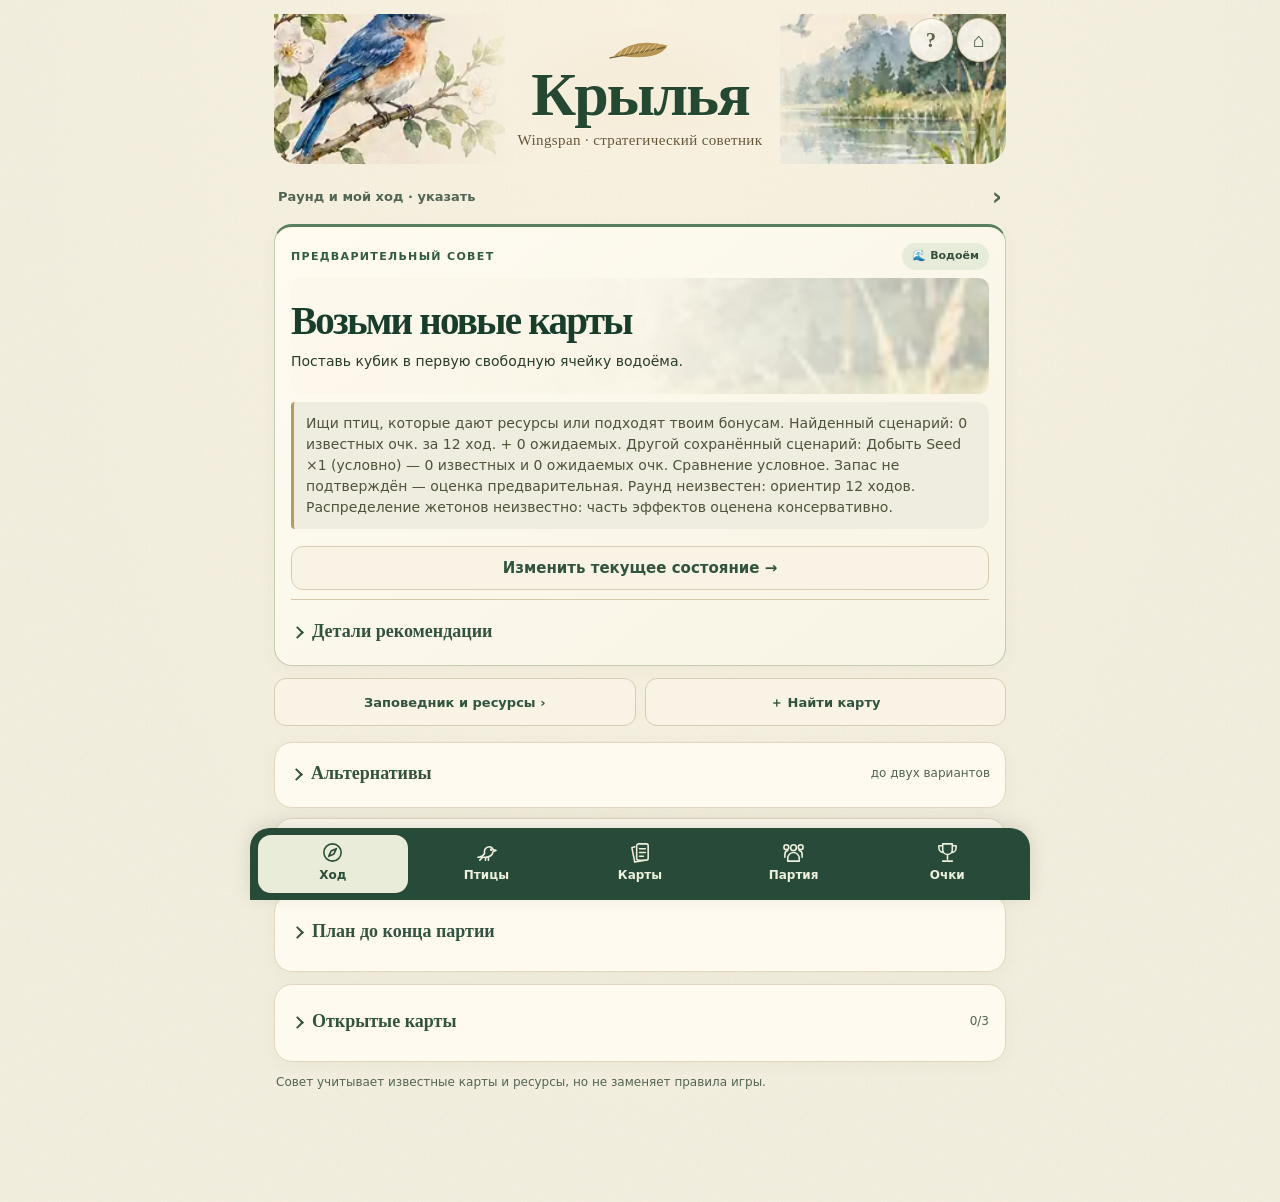
==== public/wingspan/index.html @ 1935075b "V12 cycle 2: common first action and conservative robust opening selection" ====
<!DOCTYPE html><html lang="ru"><head><meta charset="utf-8"><meta name="viewport" content="width=device-width,initial-scale=1,viewport-fit=cover"><meta name="theme-color" content="#f5edda"><title>Крылья · текущая партия</title><style>
*{box-sizing:border-box}body{margin:0;background:#f5f4ec;color:#243b32;font:16px/1.48 system-ui,-apple-system,sans-serif}main{max-width:590px;margin:auto;padding:20px 16px 110px}h1,h2,h3,p{margin:0}h1{font:600 34px Georgia,serif;letter-spacing:-1px}h2{font:600 25px/1.16 Georgia,serif;margin:7px 0 12px}h3{font-size:16px;margin-bottom:8px}p{margin:8px 0}small,.muted{color:#65746a;font-size:13px}button,input{font:inherit}button{border:0;cursor:pointer;color:inherit;min-height:44px;border-radius:12px;background:#e4e9df;padding:10px 13px;font-weight:600}button:disabled{opacity:.4;cursor:default}button:focus-visible,input:focus-visible{outline:3px solid #b28b45;outline-offset:2px}header{display:flex;justify-content:space-between;align-items:center;margin-bottom:20px}.eyebrow{font-size:11px;font-weight:800;letter-spacing:.17em;color:#607569;text-transform:uppercase}.primary{background:#2e5944;color:#fff}.plain{background:none;font-size:13px;color:#62746a}.panel{background:#fffdf7;border:1px solid #dfe2d7;border-radius:20px;padding:18px;margin-bottom:12px}.row{display:flex;gap:8px;align-items:center}.between{justify-content:space-between}.grow{flex:1}.tag{font-size:12px;font-weight:700;color:#38604a;background:#e8eee1;border-radius:30px;padding:5px 10px;display:inline-block}.note{background:#f3ead5;color:#63512c;border-radius:12px;padding:12px;font-size:14px;margin-top:12px}.bars{display:flex;gap:5px;margin:10px 0 16px}.bars button{flex:1;min-height:0;height:10px;padding:0;background:#d8dfd4}.bars .done{background:#78977e}.bars .current{background:#2e5944}.steps{list-style:none;padding:0;counter-reset:step;margin:0}.steps li{counter-increment:step;display:flex;gap:10px;margin:12px 0;align-items:flex-start}.steps li:before{content:counter(step);background:#e7ece1;color:#355a42;font-size:13px;min-width:26px;height:26px;border-radius:50%;display:grid;place-items:center;font-weight:700}.nav{position:fixed;bottom:0;left:0;right:0;background:#fffdf7;border-top:1px solid #dce1d4;display:flex;justify-content:center;padding:8px 8px calc(8px + env(safe-area-inset-bottom));z-index:5}.nav button{flex:1;max-width:143px;background:transparent;font-size:12px;padding:6px 3px;color:#65746a}.nav button span{display:block;font-size:20px}.nav button.active{background:#e7eee3;color:#2e5944}.tab[hidden]{display:none}.rounds{display:grid;grid-template-columns:repeat(4,1fr);gap:6px;margin:12px 0}.rounds div{border-radius:10px;background:#e5e9df;text-align:center;padding:8px 2px;font-size:12px}.rounds .active{background:#2e5944;color:white}.rounds .past{background:#c5d7c7}.players{display:grid;grid-template-columns:1fr 1fr;gap:8px}.player{border:1px solid #dce1d5;border-radius:12px;padding:12px;min-width:0}.player.active{border:2px solid #2e5944;padding:11px}.big{font-size:32px;font-weight:750;line-height:1.15}.dots{display:flex;gap:4px;flex-wrap:wrap;margin-top:8px}.dots span{width:12px;height:12px;border-radius:3px;background:#dfe5da}.dots .left{background:#598267}.grid{display:grid;grid-template-columns:1fr 1fr;gap:8px}.action{padding:12px;border-radius:12px;background:#e8eee4}.action:nth-child(2){background:#f3e9cc}.action:nth-child(3){background:#dfe9ee}.action:nth-child(4){background:#eae6df}details{border-top:1px solid #dce1d4;padding:12px 0}summary{font-weight:700;cursor:pointer}input[type=number]{width:100%;min-width:0;max-width:100px;padding:9px 5px;text-align:center;border:1px solid #cdd7cb;border-radius:9px;background:#fff;color:#243b32}table{border-collapse:collapse;width:100%;font-size:14px}td,th{padding:8px 4px;border-bottom:1px solid #e4e6dd;text-align:right}td:first-child,th:first-child{text-align:left}tfoot td{font-weight:800;font-size:19px}.counter{display:grid;grid-template-columns:1fr auto auto auto;gap:5px;align-items:center;padding:8px 0;border-bottom:1px solid #e4e6dd}.counter button{min-width:40px;padding:6px;min-height:38px}.counter output{min-width:28px;text-align:center;font-weight:700}.bird{border-bottom:1px solid #e4e6dd;padding:10px 0}.bird:last-child{border:0}.bird strong{display:block}.links a{color:#2e5944}.setup{display:flex;align-items:center;gap:8px;padding:8px 0}.setup input{accent-color:#2e5944;width:20px;height:20px}.mini{font-size:13px}.status{min-height:20px}.scorehead{background:#e7eee3;padding:14px;border-radius:12px;margin-bottom:12px}.scorehead strong{font-size:20px}.spacer{height:8px}@media(max-width:350px){main{padding-left:10px;padding-right:10px}.panel{padding:14px}.row button{padding:10px 8px}}

#quickStock{display:grid;grid-template-columns:repeat(2,minmax(0,1fr));gap:6px}.qres{background:#edf0e7;border-radius:12px;padding:8px;display:grid;grid-template-columns:auto 1fr auto;align-items:center;text-align:center;gap:3px}.qres small{grid-column:1/-1}.qres button{min-width:38px;min-height:42px;padding:5px}.qres b{font-size:20px}.hab{border-radius:12px;padding:9px;margin:8px 0}.hab.forest{background:#e3eddf}.hab.grass{background:#f3e9cd}.hab.water{background:#dceaf0}.hab .slots{display:flex;gap:5px;flex-wrap:wrap;margin-top:7px}.slot{font-size:13px;background:#fffdf7;border:1px solid #00000010;padding:8px;min-height:42px}.goal{margin:14px 0}.goalbar{height:8px;border-radius:8px;overflow:hidden;background:#e0e5db;margin:7px 0}.goalbar i{display:block;background:#598267;height:100%}.handrow{display:flex;align-items:center;gap:8px;padding:12px 0;border-bottom:1px solid #e4e6dd}.handrow button{font-size:13px;flex-shrink:0}.handrow .grow{min-width:0}.handrow b{overflow-wrap:anywhere}.chips{font-size:12px;color:#486451;margin-top:4px}.advicehead{font-size:12px;letter-spacing:.1em;text-transform:uppercase;font-weight:800;color:#55715f}.mainadvice{border-left:4px solid #508066}.alt{border-top:1px solid #dce1d4;margin-top:12px;padding-top:9px}dialog{max-width:min(92vw,480px);width:100%;border:1px solid #d4ddd0;border-radius:20px;background:#fffdf7;color:#243b32;padding:18px}dialog::backdrop{background:#162b2580}#birdActions button{display:block;width:100%;margin-top:8px}#addBird label{display:block;margin:10px 0}#addBird .setup{display:flex}#addBird input:not([type=checkbox]),#addBird select{font:inherit;max-width:none;width:100%;border:1px solid #cdd7cb;border-radius:8px;padding:9px;background:white;color:#243b32}#addBird select{margin:3px 0}.statuswarn{color:#795e28}.roundselect{display:flex;gap:8px;margin:8px 0}.roundselect select{font:inherit;min-width:0;flex:1;padding:8px;border:1px solid #cdd7cb;border-radius:8px;background:white;color:#243b32}
</style><style>#dbQuery{width:100%;padding:13px;border:1px solid #ccd7ca;border-radius:12px;background:white;margin:12px 0;color:#243b32}.dbfilters{display:grid;grid-template-columns:1fr 1fr;gap:7px}#catalog select{font:inherit;font-size:14px;padding:9px 5px;min-width:0;border:1px solid #ccd7ca;border-radius:8px;color:#243b32;background:white}#dbTypes button{flex:1;font-size:13px;padding:8px}.dbrow{padding:12px 0;border-bottom:1px solid #e4e6dd;display:flex;align-items:center;gap:9px}.dbrow b{display:block;font-size:15px;overflow-wrap:anywhere}.dbrow button{font-size:13px;min-width:75px}.dbrow .grow{min-width:0}.dbrow small{display:block}.dbrow a{color:#2e5944}#catalog .setup{padding:4px 0}</style><style id="clean-ui">
:root{color-scheme:light;--paper:#f7f8f4;--card:#fff;--ink:#202e27;--muted:#52645a;--line:#e0e5de;--green:#285a43;--soft:#edf3ec}
body{background:var(--paper);color:var(--ink);font-size:16px;line-height:1.45}main{max-width:640px;padding:18px 16px calc(92px + env(safe-area-inset-bottom));min-height:100dvh}header{margin:0 0 20px}h1{font:650 29px/1.15 system-ui,sans-serif;letter-spacing:-1px}h2{font:650 24px/1.18 system-ui,sans-serif;letter-spacing:-.55px}h3{font-size:16px;letter-spacing:-.15px;margin:0}.eyebrow{letter-spacing:.13em;font-size:10px;margin-bottom:4px}small,.muted{color:var(--muted);font-size:13px}.panel{background:var(--card);border:1px solid var(--line);border-radius:18px;padding:16px;margin:0 0 12px}.header-tools{display:flex;gap:8px;align-items:center}.icon-help,.home-link{display:grid;place-items:center;width:44px;height:44px;min-height:44px;border:1px solid var(--line);border-radius:50%;background:white;color:var(--green);font-size:21px;text-decoration:none;padding:0}.turn-summary{background:transparent;display:flex;justify-content:space-between;align-items:center;color:var(--muted);width:100%;padding:0 3px 8px;min-height:34px;font-size:14px}.turn-summary span:last-child{font-size:24px;line-height:1}.tag{background:var(--soft);color:var(--green);font-size:12px;padding:5px 9px;white-space:normal}.advicehead{font-size:11px;letter-spacing:.11em;color:var(--green)}#advice{border-top:3px solid #3b7557;padding:17px 16px 8px}#advice h2{font-size:25px;margin:14px 0 10px} .advice-lead p{font-size:15px;margin:5px 0}.note{background:#f3f5ef;color:#46564b;padding:10px 11px;border-radius:10px;font-size:13px;margin:12px 0}.quiet-details{margin-top:10px;padding:11px 0 6px;border-top:1px solid var(--line)}.quiet-details summary{font-size:14px;color:var(--green);font-weight:600;padding:4px 0}.steps li{font-size:14px;line-height:1.5}.primary{background:var(--green);color:white}.wide{width:100%;margin-top:9px}.outline-btn{background:white;border:1px solid var(--line);color:var(--green)}.danger-btn{background:#fff0ed;color:#943d32}.fine-print{font-size:12px;margin:12px 2px 0}.resource-panel h3{margin:0}.resource-panel>.row{margin-bottom:10px}#quickStock{gap:7px;grid-template-columns:repeat(2,minmax(0,1fr))}.qres{background:var(--paper);border:1px solid #edf0e9;border-radius:13px;padding:7px 6px;gap:2px}.qres small{font-size:12px;font-weight:600}.qres button{background:#e5ece3;min-height:44px;min-width:44px;border-radius:10px;font-size:21px;font-weight:500}.qres b{font-size:23px;font-variant-numeric:tabular-nums}.setup{min-height:44px;align-items:center;font-size:14px}.setup input{flex:none;min-width:20px}.quick-links{display:grid;grid-template-columns:1fr 1fr;gap:10px}.quick-links button{background:#fff;border:1px solid var(--line);text-align:left;padding:12px;display:grid;gap:3px;color:var(--muted);font-size:13px}.quick-value{font-size:25px;color:var(--green);font-weight:700;line-height:1.15}.nav{border-top:1px solid var(--line);background:rgba(255,255,255,.98);padding:5px 8px calc(5px + env(safe-area-inset-bottom));gap:4px}.nav button{flex:1;min-width:0;max-width:125px;display:flex;align-items:center;flex-direction:column;gap:4px;min-height:54px;padding:7px 3px;color:var(--muted);border-radius:12px}.nav button svg{width:22px;height:22px}.nav button span{font-size:11px;line-height:1.1}.nav button.active{background:var(--soft);color:var(--green)}.section-heading{display:flex;align-items:center;justify-content:space-between;gap:8px;margin:0 0 14px}.section-heading h2{margin:0}.hab{padding:12px}.hab .slots{align-items:center}.hab .slots small{width:100%;margin-top:4px}.slot{min-height:44px;padding:9px 10px}.goal{margin:13px 0}.goalbar{height:7px}.handrow{padding:12px 0;gap:10px}.handrow b{font-size:15px}.handrow button,.dbrow button{background:var(--soft);color:var(--green);min-height:44px}.chips{font-size:13px;line-height:1.5}.dbrow{gap:10px;padding:13px 0}.dbrow b{font-size:16px;line-height:1.25}.dbrow small{font-size:12px;overflow-wrap:anywhere;margin:3px 0}.dbrow button{min-width:80px;max-width:100px;flex-shrink:0}.db-results{margin-top:14px;padding-bottom:6px;border-bottom:1px solid var(--line)}#dbMessage:empty{display:none}#dbMessage{color:var(--green);font-weight:600;margin:8px 0}#dbTypes{display:grid;grid-template-columns:repeat(4,minmax(0,1fr));background:var(--paper);padding:4px;border-radius:12px;gap:3px}#dbTypes button{min-width:0;min-height:44px;padding:6px 2px;font-size:12px;background:transparent;color:var(--muted)}#dbTypes button.primary{background:white;color:var(--green);box-shadow:0 1px 4px #182a2014}#dbQuery{font-size:16px;min-height:48px;border:1px solid #cbd6cc;background:#fff;border-radius:12px;padding:12px;margin:12px 0 0}#catalog select{font-size:16px;min-height:44px}.dbfilters{margin:10px 0}.dbfilters select{width:100%}#catalog .setup{padding:2px 0}.scorehead{font-size:22px;font-weight:700;text-align:center;background:var(--soft);padding:18px}.player{padding:14px}dialog{border-radius:18px;padding:18px;max-height:85dvh;overflow:auto}dialog h2{overflow-wrap:anywhere}button:focus-visible,a:focus-visible,summary:focus-visible,select:focus-visible{outline:3px solid #9b7845;outline-offset:2px}button:disabled{opacity:.5}.plain{min-height:44px}.panel>summary{padding:4px 0}@media(max-width:360px){main{padding-left:12px;padding-right:12px}.panel{padding:12px}.qres button{min-width:40px}.dbrow b{font-size:15px}#dbTypes button{font-size:11px}.nav button span{font-size:10px}}
</style><link rel="stylesheet" href="./field-guide.css"><link rel="stylesheet" href="./strategy.css"><link rel="stylesheet" href="./studio.css"><link rel="stylesheet" href="./visual-studio.css"><style>.dbrow:has(.snapshot-add){flex-wrap:wrap}.dbrow .snapshot-add{max-width:100%;font-size:13px!important;margin-left:auto}.goal-choice{display:block;margin:10px 0 3px;font-size:13px}.goal-choice select{display:block;width:100%;min-height:44px;font-size:16px;margin:4px 0;background:#fff9e9;border:1px solid var(--line);border-radius:8px;color:var(--ink)}#ledgerDialog{width:min(94vw,480px);max-height:85dvh;overflow:auto}#ledgerInputs .action-fields{grid-template-columns:repeat(3,minmax(0,1fr))}#expansionChoices .setup{min-height:36px}</style></head><body><main><header class="atlas-header"><div class="atlas-title"><img class="title-feather" src="./art/feather.svg" alt="" width="64" height="32"><h1>Крылья</h1><div class="atlas-subtitle">Wingspan · стратегический советник</div></div><div class="header-tools"><button class="plain icon-help" data-tab="rules" aria-label="Правила и сохранение">?</button><a class="home-link" href="../" aria-label="Каталог приложений">⌂</a></div></header>
<section class="tab" id="guide">
<button id="turnSummary" class="turn-summary" data-tab="game"><span id="turnLabel">Текущая партия</span><span aria-hidden="true">›</span></button>
<article class="panel" id="advice" aria-live="polite"></article>
<div class="turn-shortcuts"><button data-tab="birds" class="outline-btn">Заповедник и ресурсы ›</button><button id="quickSearch" class="outline-btn">＋ Найти карту</button></div><div id="strategyPanel"></div><details class="panel strategy-details" id="forecastPanel"><summary>План до конца партии</summary><div id="forecast"></div></details><details class="panel strategy-details"><summary>Открытые карты <small id="trayCount"></small></summary><div id="tray"></div></details><p class="muted fine-print">Совет учитывает известные карты и ресурсы, но не заменяет правила игры.</p></section><section class="tab" id="birds" hidden><div class="section-heading"><h2>Мой заповедник</h2><span class="tag" id="boardCount"></span></div><section class="panel resource-panel"><div class="row between"><h3>Ресурсы</h3><small id="knownStock"></small></div><div id="quickStock" aria-label="Запас ресурсов"></div><div id="quickResourceEditor" hidden></div><p class="resource-hint muted">Нажми на ресурс, чтобы изменить количество.</p><label class="setup"><input type="checkbox" id="stockConfirmed"> Запас указан точно</label><details class="quiet-details"><summary>Как учитывать ресурсы</summary><p class="muted">Указывай текущий запас в любой момент партии. Советник ничего не списывает. Если жетоны указаны на птицах, общий итог рассчитывается автоматически.</p><label class="setup"><input type="checkbox" id="quickOceania"> Играем с нектаром</label></details></section><div id="quickHabitats" hidden></div><details class="panel strategy-details"><summary>Жетоны на птицах</summary><div id="ledgerPanel"></div><button id="editLedger" class="wide outline-btn">Сверить с планшетом</button></details><details class="panel strategy-details"><summary>Анализ заповедника и комбинации</summary><div id="sanctuaryAnalysis"></div><button id="findCombos" class="wide outline-btn">Найти птиц для комбинаций</button><div id="comboResults"></div></details><details class="panel strategy-details"><summary>Кормушка (по необходимости)</summary><div id="feederControls"></div></details><span id="quickBirdCount" hidden></span><span id="quickHandCount" hidden></span>
<section class="panel"><div class="row between"><h3>Мой заповедник</h3><button id="undoBird" class="plain">↶ Отменить правку</button></div><div id="board"></div><p class="muted fine-print">Нажми птицу, чтобы открыть её карту или изменить место.</p></section>
<section class="panel"><h3>Мои бонусы</h3><div id="quickGoals"></div><div id="goalProgress" hidden></div><button id="chooseGoals" class="wide outline-btn">＋ Выбрать бонусные карты</button><p class="muted">Bird Feeder и Nest Box Builder рассчитываются автоматически. Для остальных целей показывается число подходящих птиц, если оно известно; очки сверяй с картой.</p><button id="syncGoals" style="width:100%;margin-top:10px">Перенести бонусы в итоговый счёт</button></section>
<section class="panel"><div class="row between"><h3>Карты в руке</h3><small id="handCount"></small></div><div id="hand"></div><button id="openCatalog" class="primary" style="width:100%;margin:10px 0">＋ Найти карту в базе</button><details><summary>Ввести карту вручную</summary><form id="addBird"><label>Название<input required maxlength="65" name="name" placeholder="Название карты"></label><label>Среда обитания<select name="habitat"><option value="forest">Лес</option><option value="grass">Луг</option><option value="water">Водоём</option><option value="forest,grass">Лес / луг</option><option value="forest,water">Лес / водоём</option><option value="grass,water">Луг / водоём</option><option value="forest,grass,water">Любая</option></select></label><div class="grid"><label>Очки<input name="points" type="number" min="0" max="20" value="0"></label><label>Вместимость яиц<input name="capacity" type="number" min="0" max="9" value="2"></label></div><label>Корм (каждый символ — один жетон)<select name="cost1"><option value="">Нет</option><option value="worm">🐛</option><option value="seed">🌾</option><option value="fruit">🍒</option><option value="fish">🐟</option><option value="rodent">🐭</option><option value="nectar">🌸</option><option value="any">Любой</option></select><select name="cost2"><option value="">Нет</option><option value="worm">🐛</option><option value="seed">🌾</option><option value="fruit">🍒</option><option value="fish">🐟</option><option value="rodent">🐭</option><option value="nectar">🌸</option><option value="any">Любой</option></select><select name="cost3"><option value="">Нет</option><option value="worm">🐛</option><option value="seed">🌾</option><option value="fruit">🍒</option><option value="fish">🐟</option><option value="rodent">🐭</option><option value="nectar">🌸</option><option value="any">Любой</option></select></label><label class="setup"><input type="checkbox" name="alternatives"> Символы через / (или)</label><label class="setup"><input type="checkbox" name="grain"> Значок зерна есть на карте</label><label class="setup"><input type="checkbox" name="nest"> Дупло или звезда</label><label>Способность (необязательно)<input name="power" maxlength="180" placeholder="Краткое описание"></label><button class="primary" type="submit">Добавить в руку</button></form><p class="muted">Для стоимости через / включи вариант «или» — каждый выбранный символ будет отдельным вариантом оплаты.</p></details><details><summary>Сброшенные карты / восстановление</summary><div id="discarded"></div></details></section>
</section>
<dialog id="ledgerDialog"><h2>Жетоны на птицах</h2><p class="muted">Укажи фактические яйца, подложенные карты и запасённый корм. Общий запас и очки синхронизируются.</p><div id="ledgerInputs"></div><button id="saveLedger" class="primary wide">Сохранить</button><button id="closeLedger" class="wide">Отмена</button></dialog><dialog id="actionDialog"><div id="actionBody"></div><div class="row"><button id="cancelAction">Отменить действие</button><button id="closeAction">Свернуть</button></div></dialog><dialog id="birdDialog"><form method="dialog"><div id="birdInfo"></div><div id="birdActions"></div><button value="close" style="width:100%;margin-top:12px">Закрыть</button></form></dialog>
<section class="tab" id="game" hidden><section class="panel" id="setupPanel" hidden><h3>Старт новой партии</h3><p>Добавь полученные пять птиц в руку и выбери две предложенные бонусные карты. Затем сравни варианты стартовой руки.</p><div class="row"><button id="setupCards">Добавить птиц</button><button id="setupGoals">Бонусы</button></div><div id="setupAnalysis"></div><button class="primary wide" id="applySetup" disabled>Использовать как текущий набор</button><button id="skipSetup" class="wide outline-btn">Настрою вручную</button></section><details class="panel strategy-details"><summary>Дополнения и цели раундов</summary><div id="expansionChoices"></div><div id="roundGoalChoices"></div></details><div id="gamePanel" class="panel" aria-live="polite"></div><section class="panel" id="snapshotClock"><h3>Текущий момент партии</h3><p class="muted">Номер твоего следующего хода, а не история ходов.</p><div class="roundselect"><select id="snapshotRound" aria-label="Текущий раунд"><option value="0">Раунд 1</option><option value="1">Раунд 2</option><option value="2">Раунд 3</option><option value="3">Раунд 4</option></select><select id="snapshotTurn" aria-label="Мой следующий ход"></select></div><button id="snapshotApply" class="primary wide">Установить момент партии</button><p class="muted" id="snapshotClockHint"></p></section><div hidden aria-hidden="true"><button id="undo" tabindex="-1">↶ Отменить ход</button><button id="endTurn" tabindex="-1">Ход завершён →</button></div><div class="spacer"></div><details class="panel"><summary>Ресурсы партии</summary><div id="resources"></div><p class="muted">Те же ресурсы, что на экране «Ход».</p></details><details class="panel"><summary>Настройки партии</summary><div hidden aria-hidden="true"><p>Старый счётчик</p><div class="roundselect"><select id="roundJump" aria-label="Раунд"><option value="0">Раунд 1</option><option value="1">Раунд 2</option><option value="2">Раунд 3</option><option value="3">Раунд 4</option></select><select id="turnJump" aria-label="Завершённые ходы"></select></div><button id="applyJump">Установить счётчик</button></div><label class="setup"><input type="checkbox" id="oceania"> Используем правила Oceania (нектар)</label><div hidden aria-hidden="true"><label class="setup"><input type="checkbox" id="opponentFirst"> Соперник ходит первым в первом раунде</label></div><button id="reset" class="wide danger-btn">Начать новую партию</button></details><button data-tab="rules" class="wide outline-btn">Правила и сохранение партии</button></section>
<section class="tab" id="score" hidden><div class="scorehead" id="scoreSummary" aria-live="polite"></div><section class="panel"><h3>Итоговые очки</h3><table><thead><tr><th>Категория</th><th>Ты</th><th>Соперник</th></tr></thead><tbody id="scoreRows"></tbody><tfoot><tr><td>Всего</td><td id="total0">0</td><td id="total1">0</td></tr></tfoot></table><p class="muted">Вводи фактически полученные очки. Неиспользованный корм не приносит очков, но учитывается при ничьей.</p></section><section class="panel"><h3>Ручной подсчёт Bird Feeder</h3><div id="bonusCounter"></div><div class="row between"><span>Бонус за птиц с зерном</span><strong id="bonusValue">0</strong></div><button id="applyBonus" style="width:100%;margin-top:12px">Добавить в очки бонусных карт</button><div id="bonusReconcile" class="analysis-row"></div><button id="applyKnownBonuses" class="wide outline-btn">Пересчитать известные бонусы</button><p class="muted">Кнопка заменяет предыдущий вклад этой цели, не удваивая его. Остальные бонусы добавь вручную.</p></section></section>
<section class="tab" id="rules" hidden><section class="panel"><h2>Четыре действия</h2><div class="grid"><div class="action"><b>🌳 Gain Food</b><p>Возьми корм с доступных кубиков.</p></div><div class="action"><b>🥚 Lay Eggs</b><p>Размести яйца на любых своих птицах.</p></div><div class="action"><b>🌊 Draw Cards</b><p>Бери открытые или закрытые карты.</p></div><div class="action"><b>🐦 Play a Bird</b><p>Оплати корм и яйца; выложи птицу.</p></div></div><p>За ход — одно действие. При добыче корма, яиц или карт сначала выполни действие планшета, затем коричневые способности в этом ряду справа налево.</p></section><section class="panel"><h3>Частые вопросы</h3><details open><summary>Сколько яиц платить?</summary><p>По столбцам: <b>0 / 1 / 1 / 2 / 2</b>. Яйца можно брать с любых своих птиц.</p></details><details><summary>Когда активировать способности?</summary><p>Белая — при выкладывании. Коричневая — при действии в этом ряду. Розовая — при указанном действии другого игрока, максимум один раз между твоими ходами. Жёлтая (Oceania) — в конце игры. Способности необязательны.</p></details><details><summary>Когда перебрасывать кормушку?</summary><p>Когда она пуста, перебрось все пять кубиков. Если при выборе корма все оставшиеся кубики показывают одну и ту же грань (включая случай одного кубика), можно перебросить все пять. Смешанная грань считается отдельной гранью.</p></details><details><summary>Как оплатить птицу?</summary><p>Косая черта означает один вид корма на выбор, плюс — оба. При выкладывании птицы можно заменить один недостающий корм двумя любыми. При правилах Oceania нектар может заменить обычный корм; не наоборот.</p></details><details><summary>Конец раунда</summary><p>Выполните соответствующие способности конца раунда (если есть), оцените цель, оставьте по одному кубику на планшете целей, верните остальные, замените три открытые карты и передайте жетон первого игрока. При Oceania неиспользованный нектар сбрасывается.</p></details><details><summary>Как считать цели?</summary><p>Синяя сторона: по одному очку за каждый подходящий объект, максимум пять. Зелёная сторона: места по количеству объектов; при равенстве разделите очки занятых мест с округлением вниз. Используйте значения на своём планшете целей.</p></details><details><summary>Как закончить игру?</summary><p>После 4 раундов выполните способности конца игры, затем посчитайте птиц, бонусные карты, цели раундов, яйца, запасённый на птицах корм и подложенные карты. Если есть Oceania, учтите очки нектара. При ничьей сравните остаток неиспользованного корма.</p></details></section><section class="panel"><h3>Сохранение партии</h3><div class="row"><button id="exportSave" class="grow">Экспорт JSON</button><button id="importSave" class="grow">Импорт JSON</button><input id="saveFile" type="file" accept=".json,application/json" hidden></div><p class="muted">Можно перенести партию на другой телефон или в браузер.</p></section><p class="muted links">Справочник: <a href="https://wingspan.rulepop.com/" target="_blank" rel="noopener">официальные правила Wingspan</a>. Помощник рассчитан на обычную партию вдвоём, не на Duet.</p></section>
<section class="tab" id="catalog" hidden><div class="panel"><div class="section-heading"><h2>Card library</h2><button data-tab="birds" class="plain">My hand ›</button></div><div id="dbTypes" class="row" style="flex-wrap:wrap"><button data-kind="birds" class="primary">Birds</button><button data-kind="bonus">Bonuses</button><button data-kind="hummingbirds">Hummingbirds</button><button data-kind="goals">Goals</button></div><input id="dbQuery" type="search" placeholder="Search by name…" aria-label="Search cards" autocomplete="off"><details id="dbFilterPanel" class="quiet-details"><summary>Filters <span id="dbFilterCount"></span></summary><div class="dbfilters"><select id="dbSet" aria-label="Expansion"><option value="">All sets</option></select><select id="dbHab" aria-label="Habitat"><option value="">All habitats</option><option value="forest">Forest</option><option value="grass">Grassland</option><option value="water">Wetland</option></select><select id="dbFood" aria-label="Food"><option value="">Any food</option><option value="worm">🐛</option><option value="seed">🌾</option><option value="fruit">🍒</option><option value="fish">🐟</option><option value="rodent">🐭</option><option value="nectar">🌸</option><option value="any">Wild food</option></select><select id="dbColor" aria-label="Power"><option value="">All powers</option><option value="brown">Brown</option><option value="white">White</option><option value="pink">Pink</option><option value="teal">Teal</option><option value="yellow">Yellow</option><option value="none">No power</option></select></div><label class="setup"><input type="checkbox" id="dbGrain"> Bird Feeder</label><label class="setup"><input type="checkbox" id="dbNest"> Nest Box Builder</label><button id="dbReset" class="wide outline-btn">Clear filters</button></details><p class="muted" id="dbMessage" role="status"></p><div class="row between db-results"><small id="dbCount" aria-live="polite">Loading cards…</small><select id="dbSort" aria-label="Sort"><option value="name">A–Z</option><option value="points">Points</option><option value="fit">Strategic fit</option><option value="cost">Food cost</option></select></div><p id="trayPickerNotice" class="muted" hidden></p><div id="dbView" class="view-switch" aria-label="Card layout"><button type="button" data-view="list" aria-pressed="true">☰ List</button><button type="button" data-view="cards" aria-pressed="false">▦ Cards</button></div><div id="dbList"></div><button id="dbMore" hidden style="width:100%;margin-top:10px">Show more</button><details class="quiet-details"><summary>Source and limitations</summary><p class="muted">Data: <a href="https://github.com/navarog/wingsearch" target="_blank" rel="noopener">Wingsearch</a> / TawnyFrogmouth. Power categories are summaries, not full rules. <a href="https://navarog.github.io/wingsearch/" target="_blank" rel="noopener">Full card reference</a>. Special costs must be paid manually. Illustrations for unpictured species are habitat art.</p></details></div></section></main><nav class="nav" aria-label="Разделы"><button data-tab="guide"><svg viewBox="0 0 24 24" fill="none" stroke="currentColor" stroke-width="1.7" stroke-linecap="round" stroke-linejoin="round" aria-hidden="true"><circle cx="12" cy="12" r="9"/><path d="m16 8-2.5 5.5L8 16l2.5-5.5L16 8Z"/></svg><span>Ход</span></button><button data-tab="birds"><svg viewBox="0 0 24 24" fill="none" stroke="currentColor" stroke-width="1.7" stroke-linecap="round" stroke-linejoin="round" aria-hidden="true"><path d="M3 17c3 0 5-1 7-4-1-3 1-7 5-7 2 0 3 1 4 3l3 1-3 1c-1 4-4 6-8 6H8l-3 3m9-3v3m-3-3v3"/><circle cx="17" cy="9" r=".6" fill="currentColor"/></svg><span>Птицы</span></button><button data-tab="catalog"><svg viewBox="0 0 24 24" fill="none" stroke="currentColor" stroke-width="1.7" stroke-linecap="round" stroke-linejoin="round" aria-hidden="true"><rect x="8" y="3" width="12" height="17" rx="2"/><path d="M6 6 3 7l3 15 11-2M11 8h6m-6 4h6m-6 4h4"/></svg><span>Карты</span></button><button data-tab="game"><svg viewBox="0 0 24 24" fill="none" stroke="currentColor" stroke-width="1.7" stroke-linecap="round" stroke-linejoin="round" aria-hidden="true"><circle cx="12" cy="7" r="3"/><path d="M6 21v-3a6 6 0 0 1 12 0v3ZM3 17v-3a4 4 0 0 1 3-4m15 7v-3a4 4 0 0 0-3-4"/><circle cx="4.5" cy="6.5" r="2.5"/><circle cx="19.5" cy="6.5" r="2.5"/></svg><span>Партия</span></button><button data-tab="score"><svg viewBox="0 0 24 24" fill="none" stroke="currentColor" stroke-width="1.7" stroke-linecap="round" stroke-linejoin="round" aria-hidden="true"><path d="M7 3h10v6a5 5 0 0 1-10 0V3ZM7 5H3v2a5 5 0 0 0 5 5m9-7h4v2a5 5 0 0 1-5 5m-4 2v5m-5 2h10"/></svg><span>Очки</span></button></nav>
<script>
const $=x=>document.getElementById(x),limits=[8,7,6,5],categories=[['birds','Птицы'],['bonus','Бонусы'],['r0','Цель 1'],['r1','Цель 2'],['r2','Цель 3'],['r3','Цель 4'],['eggs','Яйца'],['cached','Запасённый корм'],['tucked','Подложенные карты'],['nectar','Нектар (Oceania)']],resources=[['worm','🐛 Беспозвоночные'],['seed','🌾 Зерно'],['fruit','🍒 Ягоды'],['fish','🐟 Рыба'],['rodent','🐭 Грызуны'],['nectar','🌸 Нектар'],['eggs','🥚 Яйца'],['cards','▤ Карты в руке']];
const plan=[['🌾 Луг · две птицы','Cisticola + Northern Flicker',['Поставь один кубик на Play a Bird.','Заплати 1 🐛 и положи Cisticola в первую ячейку луга.','Используй её способность: заплати 1 🌾 и положи Flicker во вторую ячейку луга. Скидка убирает стоимость яйца.','Активируй Flicker: забери всех беспозвоночных из кормушки, убрав соответствующие кубики.'],'Две птицы за один ход. Передай ход сопернику.'],['🌊 Водоём · птица','Выложи Ruddy Duck',['Заплати 1 🐛 или 1 🌾 (или нектар, если используете Oceania).','Положи утку в первую ячейку водоёма. Яйцо не нужно.'],'Если не хватает корма, сначала добудь его в лесу. Только после выкладывания утки переходи к следующему шагу.'],['🌊 Водоём · карты','Найди птицу для леса',['Поставь кубик в первую свободную ячейку водоёма.','Возьми карты по планшету, затем ещё 2 за утку.','В конце хода сбрось одну карту из руки.'],'Лучше всего дешёвая лесная птица с постоянной коричневой способностью. Значок зерна полезен для бонуса.'],['🌳 Лес · корм','Добудь корм',['Проверь стоимость новой лесной птицы.','Возьми доступный корм по своему планшету.'],'Если нужный корм уже есть, пропусти этот шаг: не трать ход зря.'],['🌳 Лес · птица','Засели лес',['Оплати корм выбранной птицы.','Выложи её в первую ячейку леса.','Выполни белую способность, если она есть.'],'Теперь все три среды заселены.'],['🥚 Луг · яйца','Отложи яйца',['Поставь кубик в первую свободную ячейку луга.','Возьми яйца по планшету.','Распредели их по птицам, не превышая вместимость.'],'Яйца позволят выкладывать следующих птиц и дадут очки в конце.']];
const H={forest:'🌳 Лес',grass:'🌾 Луг',water:'🌊 Водоём'},F={worm:'🐛',seed:'🌾',fruit:'🍒',fish:'🐟',rodent:'🐭',nectar:'🌸',any:'любой корм'},foodKeys=['worm','seed','fruit','fish','rodent','nectar'];
const initialBirds=()=>[
{id:'warbler',name:'Cerulean Warbler',hab:['forest'],cost:[['worm','seed']],points:4,capacity:2,grain:true,nest:false,power:'При выкладывании: взять 2 бонусные карты, оставить одну.',loc:'forest'},
{id:'cisticola',name:'Golden-Headed Cisticola',hab:['grass'],cost:[['worm']],points:1,capacity:3,grain:false,nest:true,power:'При выкладывании: ещё птица на луг со скидкой в 1 яйцо.',loc:'grass'},
{id:'flicker',name:'Northern Flicker',hab:['forest','grass'],cost:[['worm'],['seed'],['fruit']],points:2,capacity:4,grain:true,nest:true,power:'При выкладывании: забрать всех беспозвоночных из кормушки.',loc:'grass'},
{id:'ruddy',name:'Ruddy Duck',hab:['water'],cost:[['worm'],['seed']],points:0,capacity:5,grain:true,nest:false,power:'При активации: взять 2 карты, в конце хода сбросить 1.',loc:'water'},
{id:'coot',name:'American Coot',hab:['water'],cost:[['seed','any']],points:3,capacity:5,grain:true,nest:false,power:'При активации: подложить 1 карту из руки, затем взять 1 карту.',loc:'hand'},
{id:'dick',name:'Dickcissel',hab:['grass'],cost:[['worm','seed','seed']],points:4,capacity:3,grain:true,nest:false,power:'При активации: подложить 1 карту из руки; можно отложить 1 яйцо на эту птицу.',loc:'hand'},
{id:'black',name:'Pacific Black Duck',hab:['water'],cost:[['seed','any']],points:2,capacity:6,grain:true,nest:true,power:'В конце игры: 1 яйцо на эту птицу за каждые 2 яйца в водоёме, в пределах вместимости.',loc:'hand'},
{id:'crane',name:'Sandhill Crane',hab:['water','grass'],cost:[['seed','seed','any']],points:5,capacity:1,grain:true,nest:false,power:'При активации: сбросить 1 зерно и подложить 2 карты из колоды.',loc:'hand'}];
function fresh(currentGame=true){return {guide:0,tab:'guide',tray:[null,null,null],feeder:null,pinkUsed:[],ledgerKnown:false,roundGoals:[null,null,null,null],enabledSets:null,setupMode:!currentGame,wizard:null,lastGuided:null,selectedGoals:currentGame?['Bird Feeder','Nest Box Builder']:[],catalogView:'list',r:0,t:0,phase:'play',first:0,oceania:false,stock:{worm:0,seed:0,fruit:0,fish:0,rodent:0,nectar:0,eggs:0,cards:0},stockKnown:false,birds:currentGame?initialBirds():[],scores:[{},{}],grain:0,appliedBonus:0,appliedNest:0,history:[],birdHistory:[],roundKnown:false}}let S=fresh(false);S.setupMode=false;try{let old=JSON.parse(localStorage.getItem('wingspanPlusV3'));if(old&&Array.isArray(old.birds)&&Array.isArray(old.scores)&&Array.isArray(old.history))S={...S,...old}}catch(e){}v8Migrate();function save(){try{localStorage.setItem('wingspanPlusV3',JSON.stringify(S))}catch(e){}}function setTab(t){if(!document.getElementById(t)?.classList.contains('tab'))t='guide';let changed=S.tab!==t;if(t==='catalog')dbInit();S.tab=t;document.querySelectorAll('.tab').forEach(x=>x.hidden=x.id!==t);document.querySelectorAll('[data-tab]').forEach(x=>{x.classList.toggle('active',x.dataset.tab===t);x.setAttribute('aria-current',x.dataset.tab===t?'page':'false')});if(changed)window.scrollTo(0,0);save()}document.querySelectorAll('[data-tab]').forEach(x=>x.onclick=()=>setTab(x.dataset.tab));
const esc=x=>String(x).replace(/[&<>"']/g,c=>({'&':'&amp;','<':'&lt;','>':'&gt;','"':'&quot;',"'":'&#39;'}[c]));const played=()=>S.birds.filter(b=>H[b.loc]);const rowBirds=h=>S.birds.filter(b=>b.loc===h).sort((a,b)=>(a.slotOrder??S.birds.indexOf(a))-(b.slotOrder??S.birds.indexOf(b)));const held=()=>S.birds.filter(b=>b.loc==='hand');const eggPrice=h=>[0,1,1,2,2][rowBirds(h).length]??99;const costText=b=>b.cost.map(c=>c.length?c.map(k=>F[k]).join(' + '):'0').join(' / ');const nestBonus=n=>n>=6?7:n>=4?4:0;function goals(){let p=played();return {grain:p.filter(b=>b.grain).length,nest:p.filter(b=>b.nest).length}}
// Minimise food spent, prefer native food over nectar, then legal 2:1 substitutions.
function v11UncachedPay(b,stock=S.stock){if(b.manualCost)return null;let best=null,bestValue=Infinity;const keys=foodKeys.filter(k=>k!=='nectar'||S.oceania);for(const option of b.cost){function search(i,st,used){if(i===option.length){let value=Object.values(used).reduce((a,n)=>a+n,0)*10+(used.nectar||0);if(value<bestValue){best=used;bestValue=value}return}const k=option[i];const choices=k==='any'?keys:[k,...(S.oceania&&k!=='nectar'?['nectar']:[])];function attempt(fs){let next={...st},u={...used};for(const f of fs){if(!keys.includes(f)||!(next[f]>0))return;next[f]--;u[f]=(u[f]||0)+1}search(i+1,next,u)}for(const f of choices)attempt([f]);if(k!=='any'&&(k!=='nectar'||S.oceania))for(let x=0;x<keys.length;x++)for(let y=x;y<keys.length;y++)if(keys[x]!=='nectar'&&keys[y]!=='nectar')attempt([keys[x],keys[y]])}search(0,stock,{})}return best}
function actionsFor(b){if(b.manualCost)return [];return b.hab.filter(h=>rowBirds(h).length<5).map(h=>({b,h,eggs:eggPrice(h),pay:payPlan(b)}))}
function legacyRank(a){let b=a.b,g=goals(),base={coot:20,dick:15,black:14,crane:7}[b.id]??9;return base+(a.h==='forest'?(rowBirds('forest').length<2?15:5):0)+(b.grain&&g.grain<8?2:0)+(b.nest&&g.nest<6?3:0)+b.points*.25-a.eggs*.3+(S.roundKnown&&S.r>=2?b.points*.8:0)+(a.pay?-(Object.values(a.pay).reduce((x,y)=>x+y,0)-Math.min(...b.cost.map(c=>c.length)))*3:0)}
function chosenGoals(){return Array.isArray(S.selectedGoals)?S.selectedGoals:['Bird Feeder','Nest Box Builder']}
function qualifiesFor(b,name){if(name==='Bird Feeder')return !!b.grain;if(name==='Nest Box Builder')return !!b.nest;return Array.isArray(b.qualifies)?b.qualifies.includes(name):false}
const knownEffects={'American Coot':{color:'brown',effects:['draw','tuck'],conditional:true},'Dickcissel':{color:'brown',effects:['tuck','egg'],conditional:true},'Pacific Black Duck':{color:'yellow',effects:['egg'],conditional:true},'Sandhill Crane':{color:'brown',effects:['tuck'],conditional:true},'Ruddy Duck':{color:'brown',effects:['draw'],conditional:true},'Northern Flicker':{color:'white',effects:['food'],conditional:true},'Cerulean Warbler':{color:'white',effects:['bonus']},'Golden-Headed Cisticola':{color:'white',effects:['extra'],conditional:true}};
function traits(b){return Array.isArray(b.effects)?b:(knownEffects[b.name]||{color:b.color,effects:[],conditional:true})}
function personalTurns(){return S.roundKnown?S.phase==='done'?0:(S.phase==='play'?remaining(0):0)+limits.slice(S.r+1).reduce((a,b)=>a+b,0):12}
function missingFood(b){if(payPlan(b))return {n:0,labels:[]};let best=null;for(const opt of b.cost){let st={...S.stock},missing=[];let keys=foodKeys.filter(k=>k!=='nectar'||S.oceania);for(const k of opt.filter(k=>k!=='any')){if(st[k]>0){st[k]--;continue}if(S.oceania&&k!=='nectar'&&st.nectar>0){st.nectar--;continue}missing.push(k)}for(const k of opt.filter(k=>k==='any')){let f=keys.find(k=>st[k]>0);if(f)st[f]--;else missing.push('any')}if(!best||missing.length<best.length)best=missing}return {n:(best||[]).length,labels:(best||[]).map(k=>F[k]||k)}}
function goalValue(b){let p=played(),value=0;for(const name of chosenGoals()){if(!qualifiesFor(b,name))continue;let n=p.filter(x=>qualifiesFor(x,name)).length,a=staticBonusScore(name,n),z=staticBonusScore(name,n+1);if(a!==null&&z!==null){value+=z-a;let next=staticBonusScore(name,n+2);if(next!==null&&next>z)value+=.6}else value+=.45}return value}
function capacityFree(){return Math.max(0,played().reduce((n,b)=>n+(Number(b.capacity)||0),0)-(S.stock.eggs||0))}
function engineValue(b,h,turns){let tr=traits(b),effect=tr.effects||[],v=0;let factor=tr.conditional?.65:1;if(tr.color==='brown'){v+=(effect.includes('food')?(h==='forest'?3.2:2.5):0)+(effect.includes('draw')?1.3:0)+(effect.includes('egg')?1.4:0)+(effect.includes('tuck')?1.1:0)+(effect.includes('cache')?.7:0);v*=Math.min(3,turns/6)*factor}else if(tr.color==='white'){v+=(effect.includes('food')?1.1:0)+(effect.includes('bonus')?1.4:0)+(effect.includes('extra')?1.5:0)}else if(tr.color==='yellow'||tr.color==='teal'||tr.color==='pink')v+=effect.length?Math.min(1.6,turns/4)*factor:.2;return v}
function plans(){let turns=personalTurns(),early=turns>=12,free=capacityFree(),rows=Object.fromEntries(Object.keys(H).map(h=>[h,rowBirds(h).length]));return held().flatMap(actionsFor).map(a=>{let miss=missingFood(a.b),eg=Math.max(0,a.eggs-(S.stock.eggs||0)),prep=(miss.n?Math.ceil(miss.n/Math.max(1,Math.floor(rows.forest/2)+1)):0)+(eg?1:0),available=!!a.pay&&eg===0,foodCost=Math.min(...a.b.cost.map(c=>c.length)),g=goalValue(a.b),engine=engineValue(a.b,a.h,turns)+synergyValue(a.b,a.h,turns),habitat=early?(a.h==='forest'&&rows.forest<2?3:rows[a.h]<2?1.6:.5):.2,spent=a.pay?Object.values(a.pay).reduce((x,y)=>x+y,0):foodCost,utility=a.b.points+g+engine+habitat-a.eggs*.6-spent*(early?.7:.25),score=utility/(1+prep*.85);if(prep+1>turns||eg>free)score=-Infinity;return {...a,miss,eg,prep,available,utility,score,reason:(engine>=2?'Усиливает повторяемые действия':g>=1?'Приближает к бонусной цели':early&&a.h==='forest'?'Развивает добычу корма':'Приносит '+a.b.points+' базовых очк.')};}).filter(a=>Number.isFinite(a.score)).sort((a,b)=>b.score-a.score||a.prep-b.prep||b.b.points-a.b.points)}
function resourceAdvice(kind,a){if(kind==='food'&&!a)return {kind:'food',title:'Активируй лес',tag:H.forest,items:['Получи доступный корм по планшету.','Активируй коричневые способности справа налево.','Подтверди фактические ресурсы.'],note:'Прогноз показывает пользу активации леса, в том числе очки за поддержанные способности.'};if(kind==='egg')return {kind,title:'Отложи яйца',tag:H.grass,items:['Поставь кубик в первую свободную ячейку луга.','Возьми яйца по планшету, соблюдая вместимость птиц.','Активируй коричневые способности справа налево.','Обнови запас яиц.'],note:a?'Для '+a.b.name+' не хватает '+a.eg+' яиц.':'Яйца приносят по одному очку и не требуют корма.'};if(kind==='food')return {kind,title:'Добудь корм',tag:H.forest,items:['Поставь кубик в первую свободную ячейку леса.','Ищи '+a.miss.labels.join(' + ')+' или допустимую замену.','Активируй коричневые способности справа налево.','Обнови запас корма.'],note:'Цель — '+a.b.name+'. Кормушка может изменить план.'};return {kind:'draw',title:'Возьми новые карты',tag:H.water,items:['Поставь кубик в первую свободную ячейку водоёма.','Возьми карты по планшету.','Активируй коричневые способности справа налево.','Добавь полученные карты через поиск.'],note:'Ищи птиц, которые дают ресурсы или подходят твоим бонусам.'}}
function playAdvice(a){return {hab:a.h,kind:'play',title:'Выложи '+a.b.name,tag:H[a.h],items:['Поставь кубик на Play a Bird.','Оплати корм: '+Object.entries(a.pay||{}).map(([k,n])=>n+' '+F[k]).join(', ')+'.','Оплати '+a.eggs+' яиц с любых птиц.','Положи птицу в '+(rowBirds(a.h).length+1)+'-ю ячейку: '+H[a.h]+'.','Проверь способность карты и отметь размещение.'],note:a.reason+'.',candidate:a.b.id}}
function basicRecommendation(){if(S.setupMode)return {kind:'setup',title:'Выбери стартовую руку',tag:'Подготовка',items:['Введи пять стартовых птиц и предложенные бонусы.'],note:'Советник сравнит варианты карт и корма.'};if(S.phase==='done')return {kind:'done',title:'Партия окончена',tag:'Итог',items:['Подсчитай птиц, яйца, бонусы и остальные очки.'],note:'Перейди к итоговому счёту.'};if(S.phase==='end')return {kind:'round',title:'Заверши раунд',tag:'Раунд',items:['Выполни способности конца раунда и подсчитай его цель.','Обнови счётчик, передай первого игрока.'],note:'Следующее действие — после начала нового раунда.'};let p=plans(),a=p[0],t=personalTurns(),free=capacityFree(),eggYield=Math.min(free,Math.max(1,(S.oceania?1:2)+Math.floor(rowBirds('grass').length/2)));if(t<=2&&free>0&&(!a||eggYield>a.score))return resourceAdvice('egg');if(a){if(a.available)return playAdvice(a);if(a.eg)return resourceAdvice('egg',a);if(a.miss.n)return resourceAdvice('food',a)}if(free>0&&t<=4)return resourceAdvice('egg');if(played().length===15&&free>0)return resourceAdvice('egg');return resourceAdvice('draw')}
function renderStrategy(){let panel=$('strategyPanel'),p=plans(),a=recommendation();let options=p.filter(x=>x.b.id!==a.candidate&&!(a.kind==='egg'&&x.eg>0)&&!(a.kind==='food'&&x.miss.n>0&&!x.eg)).slice(0,6);let seen=new Set();options=options.filter(x=>!seen.has(x.b.id)&&(seen.add(x.b.id),true)).slice(0,2);if(['done','round','opponent','resume'].includes(a.kind))options=[];let goalsNow=chosenGoals(),turns=personalTurns();let openAlt=$('alternativeDetails')?.open||false,openLong=$('longDetails')?.open||false;let stage=turns>=12?'Развитие':turns>=5?'Комбинации':'Финальные очки';let bullets=[turns>=12?'Укрепляй производство корма и дешёвые повторяемые способности.':turns>=5?'Используй уже собранные комбинации, не трать много ходов на дорогие птицы.':'Сравнивай очки за действие: яйца, птицы, бонусы и подкладки.',goalsNow.length?'Следи за выбранными бонусами: '+goalsNow.join(', ')+'.':'Выбери свои бонусные карты в библиотеке.',p[0]?'Ближайшая цель: '+p[0].b.name+'. '+(!S.stockKnown?'Проверь ресурсы перед расчётом.':p[0].prep?'Сначала подготовь ресурсы; ориентир '+(p[0].prep+1)+' действий вместе с размещением.':'Можно выложить при подтверждённом запасе.'):'Найди полезную птицу или используй доступную вместимость яиц.'];panel.innerHTML='<details class="panel strategy-details" id="alternativeDetails" '+(openAlt?'open':'')+'><summary>Альтернативы <small>до двух вариантов</small></summary>'+(a.kind==='sync'?'<p class="muted">Подтверди ресурсы, чтобы сравнить осуществимые действия.</p>':a.kind==='done'||a.kind==='round'?'<p class="muted">Сначала заверши текущий этап партии.</p>':options.length?options.map(x=>'<div class="alternative"><b>'+esc(x.available?'Выложи '+x.b.name:x.eg?'Отложи яйца для '+x.b.name:'Добудь корм для '+x.b.name)+'</b><small>'+esc(H[x.h])+' · '+esc(costText(x.b))+' · '+x.eggs+' 🥚</small><p>'+esc(x.reason)+'. '+(x.available?'Можно оплатить сейчас.':'Нужна подготовка: '+(x.eg?'яйца '+x.eg+'; ':'')+x.miss.labels.join(' + '))+ '</p></div>').join(''):'<p class="muted">Нет дополнительных доступных вариантов размещения.</p>')+'</details><details class="panel strategy-details" id="longDetails" '+(openLong?'open':'')+'><summary>Стратегия <small>'+stage+'</small></summary><ul>'+bullets.map(x=>'<li>'+esc(x)+'</li>').join('')+'</ul><p class="muted">Оценка эвристическая. '+(S.roundKnown?'Осталось личных ходов: '+turns+'.':'Раунд не указан — оценка условная.')+' Прогноз условный; открытые карты оцениваются отдельно, неизвестные эффекты и ресурсы увеличивают неопределённость.</p></details>'}
function renderAdvice(){let a=recommendation(),open=$('adviceSteps')?.open||false,b=S.birds.find(x=>x.id===a.candidate),portrait=b?portraitFor(b):null,land=a.tag.includes('Лес')?'forest':a.tag.includes('Луг')?'grass':'water';$('advice').dataset.land=land;let body=b?'<div class="advice-cost">'+esc(costText(b))+' <span>· '+eggPrice(land)+' 🥚</span></div><p class="advice-location">'+esc(H[land])+' · ячейка '+(rowBirds(land).length+1)+'</p>':'<div class="advice-lead"><p>'+esc(a.items[0]||'')+'</p></div>';let short=a.note+(S.stockKnown?'':' Запас не подтверждён — оценка предварительная.')+(S.roundKnown?'':' Раунд неизвестен: ориентир 12 ходов.')+(S.ledgerKnown?'':' Распределение жетонов неизвестно: часть эффектов оценена консервативно.');$('advice').innerHTML='<div class="row between"><div class="advicehead">'+(S.stockKnown?'Следующий ход':'Предварительный совет')+'</div><span class="tag">'+esc(a.tag)+'</span></div><div class="advice-hero'+(portrait==='coot'?' painted-coot':'')+'">'+(portrait?'<img class="advice-bird" alt="" src="'+portraitUrl(b)+'">':'')+'<div class="advice-content"><h2>'+esc(a.title)+'</h2>'+body+'</div></div><div class="note">'+esc(short)+'</div><details class="quiet-details" id="adviceSteps" '+(open?'open':'')+'><summary>Детали рекомендации</summary><ol class="steps">'+a.items.map(t=>'<li><span>'+esc(t)+'</span></li>').join('')+'</ol></details>';let bt=document.createElement('button');bt.className='outline-btn wide';bt.textContent=a.kind==='done'?'К очкам →':a.kind==='setup'?'К стартовому выбору →':'Изменить текущее состояние →';bt.onclick=()=>setTab(a.kind==='done'?'score':a.kind==='setup'?'game':'birds');$('advice').insertBefore(bt,$('adviceSteps'));renderStrategy();renderForecast();renderTray()}
let activeResource=null;
function renderQuick(){let keys=foodKeys.filter(k=>k!=='nectar'||S.oceania).concat('eggs');if(!keys.includes(activeResource))activeResource=null;const labels={worm:'Черви',seed:'Зерно',fruit:'Ягоды',fish:'Рыба',rodent:'Грызуны',nectar:'Нектар',eggs:'Яйца'};$('quickStock').replaceChildren(...keys.map(k=>{let bt=document.createElement('button');bt.type='button';bt.className='res-tile'+(activeResource===k?' selected':'');bt.setAttribute('aria-pressed',String(activeResource===k));bt.setAttribute('aria-label','Изменить '+labels[k]+', '+(S.stock[k]||0));bt.title=labels[k];let img=document.createElement('img');img.src='./art/res-'+k+'.svg';img.alt='';img.width=34;img.height=33;let n=document.createElement('b');n.textContent=S.stock[k]||0;let label=document.createElement('small');label.textContent=labels[k];bt.append(img,n,label);bt.onclick=()=>{v10Batch=false;activeResource=activeResource===k?null:k;renderQuick()};return bt}));let editor=$('quickResourceEditor');editor.hidden=!activeResource;editor.replaceChildren();if(activeResource){let k=activeResource;let label=document.createElement('b');label.className='res-edit-name';label.textContent=labels[k];let minus=document.createElement('button'),plus=document.createElement('button'),value=document.createElement('input');value.type='number';value.inputMode='numeric';value.min=0;value.max=999;value.setAttribute('aria-label','Количество '+labels[k]);minus.type=plus.type='button';minus.textContent='−';plus.textContent='+';minus.setAttribute('aria-label','Уменьшить '+labels[k]);plus.setAttribute('aria-label','Увеличить '+labels[k]);minus.disabled=!(S.stock[k]>0);value.value=S.stock[k]||0;value.onchange=()=>{let n=Number(value.value);if(Number.isInteger(n)&&n>=0&&n<=999)changeStock(k,n-(S.stock[k]||0));else renderQuick()};minus.onclick=()=>changeStock(k,-1);plus.onclick=()=>changeStock(k,1);editor.append(label,minus,value,plus)}$('knownStock').textContent=S.stockKnown?'Проверены':'Проверь запас';$('stockConfirmed').checked=S.stockKnown;$('quickOceania').checked=S.oceania;v10BatchControls()}
function changeStock(k,d){if(S.wizard)return;if(k==='eggs'){S.ledgerKnown=false;for(let b of played())b.v8TokensKnown=false}S.lastGuided=null;S.birdHistory=[];S.stock[k]=Math.max(0,(S.stock[k]||0)+d);v8DerivedScores();renderQuick();renderAdvice();renderResources();$('undoBird').disabled=true;save()}
function birdButton(b){let bt=document.createElement('button');bt.className='slot';let img=document.createElement('img');img.alt='';img.src=portraitUrl(b);img.width=40;img.height=31;let name=document.createElement('span');name.textContent=b.name;bt.append(img,name);bt.onclick=()=>showBird(b.id);return bt}
function renderBoard(){let p=played();$('boardCount').textContent=p.length+' / 15';$('quickBirdCount').textContent=p.length;$('board').replaceChildren(...Object.keys(H).map(h=>{let d=document.createElement('div');d.className='hab '+h;let r=rowBirds(h);let name=document.createElement('b');name.textContent=H[h]+' · '+r.length+'/5';let slots=document.createElement('div');slots.className='slots';slots.append(...r.map(birdButton));if(r.length<5){let info=document.createElement('small');info.textContent='Следующая птица: '+eggPrice(h)+' 🥚';slots.append(info)}d.append(name,slots);return d}));let g=goals();renderFieldOverview(g);$('goalProgress').innerHTML=[['Bird Feeder',g.grain,8,bonus(g.grain),'5–7 = 3; 8+ = 7'],['Nest Box Builder',g.nest,6,nestBonus(g.nest),'4–5 = 4; 6+ = 7']].map(([n,v,max,pts,desc])=>'<div class="goal"><div class="row between"><b>'+n+'</b><b>'+v+'/'+max+' · '+pts+' очк.</b></div><div class="goalbar"><i style="width:'+Math.min(100,v/max*100)+'%"></i></div><small>'+desc+'</small></div>').join('');$('goalProgress').insertAdjacentHTML('beforeend','<small>Очки на выложенных птицах: '+p.reduce((n,b)=>n+b.points,0)+'</small>')}
function renderHand(){let hand=held();$('handCount').textContent=hand.length+' карт';$('quickHandCount').textContent=hand.length;$('hand').replaceChildren(...hand.map(b=>{let d=document.createElement('div');d.className='handrow';let info=document.createElement('div');info.className='grow';let name=document.createElement('b');name.textContent=b.name+' · '+fit(b)+'/10';let c=document.createElement('div');c.className='chips';c.textContent=b.hab.map(h=>englishHab[h]).join(' / ')+' · '+englishCost(b)+' · '+b.points+' pts · '+b.capacity+' eggs'+(b.grain?' · 🌾 бонус':'')+(b.nest?' · ★ бонус':'');let desc=document.createElement('div');desc.className='muted';desc.textContent=b.power;info.append(name,c);let thumbnail=document.createElement('img');thumbnail.className='bird-thumb';thumbnail.alt='';thumbnail.src=portraitUrl(b);thumbnail.loading='lazy';let bt=document.createElement('button');bt.textContent='Открыть ›';bt.onclick=()=>showBird(b.id);d.append(thumbnail,info,bt);return d}));if(!hand.length)$('hand').textContent='Добавь полученные карты.';$('discarded').replaceChildren(...S.birds.filter(b=>b.loc==='discard').map(birdButton))}
function placeAtEnd(b,h){if(!H[b.loc]){b.eggsOn=0;b.tuckedOn=0;b.cachedOn=0}b.slotOrder=Math.max(-1,...rowBirds(h).map(x=>x.slotOrder??S.birds.indexOf(x)))+1;b.loc=h}
function moveBird(id,loc){if(S.wizard)return;S.lastGuided=null;let b=S.birds.find(x=>x.id===id);if(!b)return;if(H[loc]&&(!b.hab.includes(loc)||rowBirds(loc).filter(x=>x.id!==id).length>=5))return;v8Checkpoint();let was=!!H[b.loc];if(H[loc])placeAtEnd(b,loc);else b.loc=loc;if(S.ledgerKnown&&was!==!!H[loc]){if(H[loc])b.v8TokensKnown=true;v8SyncLedger()}$('birdDialog').close();renderGuide();renderScores();save()}
function payAndPlay(id,h){if(S.wizard)return;let b=S.birds.find(x=>x.id===id);if(!b||b.loc!=='hand'||!b.hab.includes(h)||!S.stockKnown)return;let cost=payPlan(b),eggs=eggPrice(h);if(!cost||eggs>=(99)||S.stock.eggs<eggs)return;S.birdHistory.push({birds:JSON.parse(JSON.stringify(S.birds)),stock:{...S.stock}});for(const [k,n] of Object.entries(cost))S.stock[k]-=n;S.stock.eggs-=eggs;if(eggs)S.ledgerKnown=false;S.lastGuided=null;placeAtEnd(b,h);$('birdDialog').close();renderGuide();renderResources();save()}function showBird(id){let b=S.birds.find(x=>x.id===id);if(!b)return;$('birdInfo').innerHTML='<img class="dialog-bird" alt="" src="'+portraitUrl(b)+'"><h2>'+esc(b.name)+'</h2><p>'+esc(englishCost(b))+' · '+b.points+' pts · '+b.capacity+' eggs</p><p lang="en">'+esc(englishPower(b))+'</p><p class="muted">'+esc(v8FitDescription(b))+'</p><p class="muted">Изменения — только снимок состояния, без оплаты или активации.</p>';$('birdActions').replaceChildren(...b.hab.filter(h=>h!==b.loc&&rowBirds(h).length<5).map(h=>{let bt=document.createElement('button');bt.type='button';bt.textContent='Сейчас находится: '+H[h];bt.onclick=()=>moveBird(id,h);return bt}),...['hand','discard'].filter(l=>l!==b.loc).map(l=>{let bt=document.createElement('button');bt.type='button';bt.textContent=l==='hand'?'Сейчас в руке':'Убрать из текущего набора';bt.onclick=()=>moveBird(id,l);return bt}));if(H[b.loc]){let row=rowBirds(b.loc),i=row.indexOf(b);for(let [d,label] of [[-1,'← На одну позицию левее'],[1,'На одну позицию правее →']])if(row[i+d]){let bt=document.createElement('button');bt.type='button';bt.textContent=label;bt.onclick=()=>{v8Checkpoint();let ids=row.slice();[ids[i],ids[i+d]]=[ids[i+d],ids[i]];ids.forEach((x,j)=>x.slotOrder=j);$('birdDialog').close();renderGuide();save()};$('birdActions').append(bt)}let box=document.createElement('div');box.className='action-fields';let inputs={};for(let [key,label,max] of [['eggsOn','Яйца',b.capacity],['tuckedOn','Карты',999],['cachedOn','Корм',999]]){let l=document.createElement('label');l.textContent=label;let n=document.createElement('input');n.type='number';n.min=0;n.max=max;n.inputMode='numeric';n.value=b[key]||0;l.append(n);box.append(l);inputs[key]=n}$('birdActions').append(box);let bt=document.createElement('button');bt.type='button';bt.textContent='Сохранить жетоны птицы';bt.onclick=()=>{let vals=Object.fromEntries(Object.entries(inputs).map(([k,n])=>[k,Number(n.value)]));if(Object.values(vals).some(n=>!Number.isInteger(n)||n<0||n>999)||vals.eggsOn>b.capacity)return;v8Checkpoint();Object.assign(b,vals);b.v8TokensKnown=true;if(S.ledgerKnown||played().every(z=>z.v8TokensKnown)){S.ledgerKnown=true;v8SyncLedger()}$('birdDialog').close();renderGuide();renderScores();save()};$('birdActions').append(bt)}$('birdDialog').showModal()}
function renderGuide(){v8DerivedScores();renderQuick();renderAdvice();renderBoard();renderHand();renderAnalysis();renderFeeder();renderSetup();renderLedger();renderRoundChoices();$('undoBird').disabled=!S.birdHistory?.length}
$('stockConfirmed').onchange=e=>{S.stockKnown=e.target.checked;renderGuide();save()};$('quickOceania').onchange=e=>{S.oceania=e.target.checked;renderGuide();renderGame();renderResources();renderScores();save()};$('addBird').onsubmit=e=>{e.preventDefault();let f=new FormData(e.target),name=String(f.get('name')).trim();if(!name)return;S.birdHistory=[];S.birds.push({id:'custom-'+Date.now(),name,hab:String(f.get('habitat')).split(','),cost:(()=>{let c=[f.get('cost1'),f.get('cost2'),f.get('cost3')].filter(Boolean);return f.get('alternatives')&&c.length?c.map(x=>[x]):[c]})(),points:Number(f.get('points'))||0,capacity:Number(f.get('capacity'))||0,grain:!!f.get('grain'),nest:!!f.get('nest'),power:String(f.get('power')||''),loc:'hand'});e.target.reset();renderGuide();save()};$('syncGoals').onclick=()=>{let g=goals(),v=chosenGoals().includes('Bird Feeder')?bonus(g.grain):0,n=chosenGoals().includes('Nest Box Builder')?nestBonus(g.nest):0;S.scores[0].bonus=Math.max(0,(S.scores[0].bonus||0)-S.appliedBonus-S.appliedNest)+v+n;S.appliedBonus=v;S.appliedNest=n;S.grain=g.grain;renderScores();renderBonus();setTab('score');save()};
function firstInRound(){return (S.first+S.r)%2}function current(){return (firstInRound()+S.t)%2}function remaining(p){let used=p===firstInRound()?Math.ceil(S.t/2):Math.floor(S.t/2);return Math.max(0,limits[S.r]-used)}function checkpoint(){S.history.push({v7RoundLog:JSON.parse(JSON.stringify(S.v7RoundLog||{})),pinkUsed:(S.pinkUsed||[]).slice(),r:S.r,t:S.t,phase:S.phase,stock:{...S.stock},tray:trayIds()});if(S.history.length>60)S.history.shift()}function advance(){if(S.phase==='done'||S.wizard)return;S.lastGuided=null;S.birdHistory=[];$('undoBird').disabled=true;S.roundKnown=true;checkpoint();if(S.phase==='end'){if(S.oceania)S.stock.nectar=0;S.tray=[null,null,null];if(S.r===3){S.phase='done'}else{S.r++;S.t=0;S.phase='play'}}else{if(current()===0)S.pinkUsed=[];S.t++;if(S.t===limits[S.r]*2)S.phase='end'}renderGame();save()}function renderGame(){v8RenderClock();let n=remaining(0),title=S.phase==='done'?'Партия окончена':S.phase==='end'?'Раунд завершён':'Раунд '+(S.r+1)+' · мой ход '+(limits[S.r]-n+1);$('turnLabel').textContent=S.roundKnown?title:'Раунд и мой ход · указать';$('gamePanel').innerHTML='<div class="row between"><span class="tag">'+esc(title)+'</span><small>'+personalTurns()+' личных ходов осталось</small></div><div class="rounds">'+limits.map((l,i)=>'<div class="'+(i===S.r?'active':i<S.r?'past':'')+'">'+(i+1)+' · '+l+'</div>').join('')+'</div><p class="muted">Укажи актуальный номер своего хода. Не нужно записывать действия соперников или предыдущие ходы.</p>';$('endTurn').disabled=true;$('undo').disabled=true;$('opponentFirst').checked=S.first===1;$('oceania').checked=S.oceania;renderAdvice()} $('endTurn').onclick=()=>{if(S.phase==='end')startRoundPowers();else if(S.roundKnown&&S.phase==='play'&&current()===1&&played().some(b=>mechanic(b).timing==='pink'&&mechanic(b).trigger&&!(S.pinkUsed||[]).includes(b.id)))startOpponentPowers();else advance()};$('undo').onclick=()=>{if(S.wizard)return;if(S.lastGuided){if(!confirm('Восстановить состояние до последнего управляемого хода?'))return;Object.assign(S,S.lastGuided);S.lastGuided=null;renderAll();return}let prev=S.history.pop();if(prev){Object.assign(S,prev);renderGame();save()}};$('opponentFirst').onchange=e=>{S.first=e.target.checked?1:0;renderGame();save()};$('oceania').onchange=e=>{S.oceania=e.target.checked;renderGame();renderResources();renderScores();renderGuide();save()};
function counter(label,value,change){let d=document.createElement('div');d.className='counter';let name=document.createElement('span');name.textContent=label;let minus=document.createElement('button'),plus=document.createElement('button'),out=document.createElement('output');minus.textContent='−';plus.textContent='+';minus.setAttribute('aria-label','Уменьшить: '+label);plus.setAttribute('aria-label','Увеличить: '+label);out.textContent=value;minus.disabled=value===0;minus.onclick=()=>change(-1);plus.onclick=()=>change(1);d.append(name,minus,out,plus);return d}function renderResources(){$('resources').replaceChildren(...resources.filter(([k])=>k!=='nectar'||S.oceania).map(([k,label])=>counter(label,S.stock[k]||0,d=>{changeStock(k,d)})))}
function bonus(n){return n>=8?7:n>=5?3:0}function totals(){return S.scores.map(p=>categories.filter(([k])=>k!=='nectar'||S.oceania).reduce((a,[k])=>a+(Number(p[k])||0),0))}function updateTotals(){v8DerivedScores();let [a,b]=totals();$('total0').textContent=a;$('total1').textContent=b;$('scoreSummary').textContent='Ты '+a+' : '+b+' Соперник';$('bonusValue').textContent=bonus(S.grain)+' очк.';$('applyBonus').disabled=bonus(S.grain)===S.appliedBonus}function renderBonus(){$('bonusCounter').replaceChildren(counter('Птицы со значком 🌾',S.grain,d=>{S.grain=Math.max(0,Math.min(15,S.grain+d));renderBonus();updateTotals();save()}));updateTotals()}function renderScores(){v8DerivedScores();renderBonusReconcile();$('scoreRows').replaceChildren(...categories.filter(([k])=>k!=='nectar'||S.oceania).map(([k,label])=>{let tr=document.createElement('tr'),td=document.createElement('td');td.textContent=label;tr.append(td);for(let p=0;p<2;p++){let cell=document.createElement('td'),input=document.createElement('input');input.type='number';input.min='0';input.max='999';input.step='1';input.inputMode='numeric';input.value=S.scores[p][k]||'';if(p===0&&(k==='birds'||k==='eggs'||S.ledgerKnown&&['cached','tucked'].includes(k)))input.disabled=true;input.placeholder='0';input.setAttribute('aria-label',label+' — '+(p?'соперник':'ты'));input.oninput=()=>{S.lastGuided=null;if(p===0&&['eggs','tucked','cached'].includes(k))S.ledgerKnown=false;S.scores[p][k]=Math.min(999,Math.max(0,Math.floor(Number(input.value)||0)));if(p===0&&k==='bonus'){S.appliedBonus=Math.min(S.appliedBonus,S.scores[p][k]);S.appliedNest=Math.min(S.appliedNest,Math.max(0,S.scores[p][k]-S.appliedBonus));}updateTotals();save()};input.onblur=()=>{input.value=S.scores[p][k]||''};cell.append(input);tr.append(cell)}return tr}));updateTotals()}$('applyBonus').onclick=()=>{let next=bonus(S.grain);S.scores[0].bonus=Math.max(0,(S.scores[0].bonus||0)-S.appliedBonus)+next;S.appliedBonus=next;renderScores();save()};$('reset').onclick=()=>{if(confirm('Начать новую партию? Текущее состояние игрока будет сброшено.')){S=fresh(false);renderAll()}};function jumpOptions(){let r=Number($('roundJump').value);$('turnJump').replaceChildren(...Array.from({length:limits[r]*2+1},(_,n)=>{let o=document.createElement('option');o.value=n;o.textContent=n+' ходов завершено';return o}))}$('roundJump').onchange=jumpOptions;$('applyJump').onclick=()=>{if(S.wizard)return;S.r=Number($('roundJump').value);S.t=Number($('turnJump').value);S.phase=S.t===limits[S.r]*2?'end':'play';S.history=[];S.roundKnown=true;renderGame();save()};jumpOptions();function renderAll(){renderGuide();renderGame();renderResources();renderScores();renderBonus();setTab(S.tab);save()}$('undoBird').onclick=()=>{let last=S.birdHistory.pop();if(last){S.birds=last.birds;S.stock=last.stock;S.stockKnown=last.stockKnown??false;S.ledgerKnown=last.ledgerKnown??false;if(last.scores)S.scores=last.scores;renderGuide();renderResources();renderScores();save()}};
$('exportSave').onclick=()=>{let blob=new Blob([JSON.stringify(S,null,2)],{type:'application/json'}),a=document.createElement('a');a.href=URL.createObjectURL(blob);a.download='wingspan-save.json';a.click();setTimeout(()=>URL.revokeObjectURL(a.href),1000)};
$('importSave').onclick=()=>$('saveFile').click();$('saveFile').onchange=async e=>{let file=e.target.files[0];if(!file)return;try{let next=JSON.parse(await file.text());if(!Array.isArray(next.birds)||!Array.isArray(next.scores)||next.scores.length!==2||!next.stock||!Number.isInteger(next.r)||next.r<0||next.r>3||!Number.isInteger(next.t)||next.t<0||next.t>limits[next.r]*2||!['play','end','done'].includes(next.phase)||next.birds.some(b=>!b.id||!Array.isArray(b.hab)||!Array.isArray(b.cost)||!b.cost.every(c=>Array.isArray(c)&&c.every(k=>Object.hasOwn(F,k)))))throw Error('Invalid');if(confirm('Заменить текущую партию данными из файла?')){S={...fresh(false),setupMode:false,...next};v8Migrate();renderAll()}}catch(err){alert('Не удалось открыть сохранение.')}e.target.value=''};
const dbNames={core:'Base game',european:'Europe',oceania:'Oceania',asia:'Asia',americas:'Americas',promoUS:'Promo US',promoEurope:'Promo Europe',promoAsia:'Promo Asia',promoNZ:'Promo NZ',promoCA:'Promo Canada',promoUK:'Promo UK'};
const dbPower={"brown":"When activated","white":"When played","pink":"Once between turns","teal":"Round end","yellow":"Game end","none":"No power"};
let DB=null,dbKind='birds',dbLimit=40,dbLoading=false;
function dbNorm(x){return String(x||'').toLowerCase().normalize('NFD').replace(/[\u0300-\u036f]/g,'').replace(/[^a-zа-яё0-9]+/gi,' ').trim()}
function dbInit(){if(DB){dbRender();return}if(dbLoading)return;dbLoading=true;$('dbCount').textContent='Загрузка базы…';fetch('./cards.json').then(r=>{if(!r.ok)throw Error('HTTP '+r.status);return r.json()}).then(data=>{if(!Array.isArray(data.birds)||data.birds.length<707)throw Error('Некорректная база');DB=data;dbLoading=false;hydrateBirds();dbSets();renderGuide();dbRender()}).catch(()=>{dbLoading=false;$('dbCount').textContent='Library unavailable';$('dbList').replaceChildren();const bt=document.createElement('button');bt.textContent='Retry';bt.onclick=dbInit;$('dbList').append(bt)})}
function dbSets(){let sel=$('dbSet'),prev=sel.value;sel.replaceChildren(new Option('All sets',''),...[...new Set(DB[dbKind].map(x=>x.set))].sort().map(k=>new Option(dbNames[k]||k,k)));sel.value=[...sel.options].some(o=>o.value===prev)?prev:'';for(const id of ['dbHab','dbFood','dbColor','dbSort'])$(id).disabled=dbKind!=='birds';for(const id of ['dbGrain','dbNest'])$(id).disabled=dbKind!=='birds'}
const englishHab={forest:'Forest',grass:'Grassland',water:'Wetland'},englishFood={worm:'Invertebrate',seed:'Seed',fish:'Fish',fruit:'Fruit',rodent:'Rodent',nectar:'Nectar',any:'Wild'};
const englishSummaries={"American Coot":"Trade a hand card for a tucked card and a replacement draw.","Dickcissel":"Tuck a hand card; optionally add an egg to this bird.","Pacific Black Duck":"At game end, gain an egg here for every pair of eggs in your wetlands, within its egg limit.","Sandhill Crane":"Spend a seed to tuck two cards from the deck.","Ruddy Duck":"Draw two cards, then discard one from your hand at turn end.","Northern Flicker":"Collect every invertebrate showing in the feeder when played.","Cerulean Warbler":"Draw two bonus cards and retain one.","Golden-Headed Cisticola":"Play an extra grassland bird, reducing its egg cost by one."};
function englishCost(b){return b.cost.map(c=>c.length?c.map(k=>englishFood[k]||k).join(' + '):'No food').join(' / ')}
function englishPower(b){if(b.powerText)return (dbPower[b.color]||'Power')+' · '+b.powerText.replace(/\[(\w+)\]/g,'$1');if(String(b.id||'').startsWith('custom-')&&b.power&&!b.summary&&!b.effects)return String(b.power);let tr=traits(b),summary=b.summary||englishSummaries[b.name],type=dbPower[tr.color||'none']||'Power',tags=(tr.effects||[]).map(k=>({food:'food gain',draw:'card draw',egg:'egg laying',tuck:'tucking',cache:'caching',bonus:'bonus cards',extra:'extra bird',hummingbird:'hummingbirds'})[k]||k);return type+(summary?' · '+summary:tags.length?' · '+tags.join(', ')+(tr.conditional?' (check conditions)':''):tr.color?' · See printed card for details':'')+(b.manualCost?' · Special cost: pay manually.':'')}
function hydrateBirds(){if(!DB)return;for(let b of S.birds){let ref=DB.birds.find(x=>x.name===b.name);if(ref){for(let key of ['color','effects','conditional','qualifies','summary','scientific','set','manualCost','mechanic','nestType','beak','printedFood','span','flightless','printedFoods','powerText'])if(Object.hasOwn(ref,key))b[key]=ref[key]}}}
for(const bt of document.querySelectorAll('[data-view]'))bt.onclick=()=>{S.catalogView=bt.dataset.view;save();dbRender()};
function dbAdd(b,loc='hand'){if(!S.wizard)S.lastGuided=null;if(S.wizard){$('dbMessage').textContent='Finish the guided action first.';return}if(S.birds.some(x=>dbNorm(x.name)===dbNorm(b.name)&&x.loc!=='discard')||H[loc]&&(!b.hab.includes(loc)||rowBirds(loc).length>=5))return;v8Checkpoint();S.birds.push({...b,id:'db-'+b.id+'-'+Date.now(),catalogId:b.id,loc:'hand',power:englishPower(b)});if(H[loc]){placeAtEnd(S.birds.at(-1),loc);if(S.ledgerKnown){S.birds.at(-1).v8TokensKnown=true;v8SyncLedger()}}S.tray=trayIds().map(id=>id===b.id?null:id);renderGuide();save();$('dbMessage').textContent=b.name+' · '+(H[loc]||'в руке');dbRender()}
function dbRender(){let n=['dbSet','dbHab','dbFood','dbColor'].filter(id=>!$(id).disabled&&$(id).value).length+['dbGrain','dbNest'].filter(id=>!$(id).disabled&&$(id).checked).length;$('dbFilterCount').textContent=n?'· '+n:'';if(!DB)return;let q=dbNorm($('dbQuery').value),set=$('dbSet').value,h=$('dbHab').value,f=$('dbFood').value,c=$('dbColor').value,sort=$('dbSort').value;let arr=DB[dbKind].filter(b=>setAllowed(b)&&(!q||dbNorm(b.name+' '+(b.scientific||'')).includes(q))&&(!set||b.set===set)&&(dbKind!=='birds'||((!h||b.hab.includes(h))&&(!f||b.cost.some(a=>a.includes(f)))&&(!c||(b.color||'none')===c)&&(!$('dbGrain').checked||b.grain)&&(!$('dbNest').checked||b.nest))));let v9Ranks=dbKind==='birds'&&sort==='fit'?new Map(arr.map(b=>[b.id,fit(b)])):null;arr.sort((a,b)=>(dbKind==='birds'&&sort==='points'?b.points-a.points:v9Ranks?v9Ranks.get(b.id)-v9Ranks.get(a.id):dbKind==='birds'&&sort==='cost'?Math.min(...a.cost.map(c=>c.length))-Math.min(...b.cost.map(c=>c.length)):0)||a.name.localeCompare(b.name));$('dbCount').textContent=arr.length+' of '+DB[dbKind].length;$('dbMore').hidden=arr.length<=dbLimit;let cards=S.catalogView==='cards';$('dbList').className=cards?'catalog-cards':'catalog-list';document.querySelectorAll('[data-view]').forEach(x=>x.setAttribute('aria-pressed',String(x.dataset.view===(cards?'cards':'list'))));$('dbList').replaceChildren(...arr.slice(0,dbLimit).map(b=>{let row=document.createElement('article');row.className='dbrow'+(cards?' atlas-card':'');if(cards&&dbKind==='birds'){let img=document.createElement('img');img.className='catalog-art';img.alt='';img.loading='lazy';img.src=portraitFor(b)?portraitUrl(b):'./art/ref-'+b.hab[0]+'.webp';row.append(img)}let info=document.createElement('div');info.className='grow';let title=document.createElement('b');title.textContent=b.name;let sub=document.createElement('small');sub.textContent=(dbNames[b.set]||b.set)+(b.scientific?' · '+b.scientific:'');info.append(title,sub);let details=document.createElement('div');details.className='chips';if(dbKind==='birds'){details.textContent=b.hab.map(h=>englishHab[h]).join(' / ')+' · '+englishCost(b)+(b.manualCost?' *':'')+' · '+b.points+' pts · '+b.capacity+' eggs';let power=document.createElement('p');power.className='card-power';power.textContent=englishPower(b);let rating=document.createElement('small');rating.className='fit-rating';rating.textContent='Strategic fit: '+fit(b)+'/10 · '+fitReason(b)+' · '+mechanicLabel(b)+(S.stockKnown?(payPlan(b)?' · корм доступен':' · не хватает '+missingFood(b).n+' корма'):'');info.append(details,power,rating)}else{if(dbKind==='bonus')details.textContent=(b.points||'').replace(/\[point\]/g,' pts');else if(dbKind==='hummingbirds')details.textContent=(b.group||'')+' · '+(b.benefit||'');info.append(details)}row.append(info);if(dbKind==='birds'){let bt=document.createElement('button');bt.disabled=S.birds.some(x=>dbNorm(x.name)===dbNorm(b.name)&&x.loc!=='discard')||(trayPick!==null&&trayIds().some((x,i)=>i!==trayPick&&x===b.id));bt.textContent=bt.disabled?'Unavailable':trayPick!==null?'Set open card':'+ Add to hand';bt.onclick=()=>trayPick!==null?setTray(b):dbAdd(b);row.append(bt);if(trayPick===null&&!bt.disabled){let direct=document.createElement('select');direct.className='snapshot-add';direct.setAttribute('aria-label','Добавить в заповедник '+b.name);direct.append(new Option('＋ Заповедник',''),...b.hab.filter(h=>rowBirds(h).length<5).map(h=>new Option(englishHab[h],h)));direct.onchange=()=>{if(H[direct.value])dbAdd(b,direct.value)};row.append(direct)}}else if(dbKind==='bonus'){let bt=document.createElement('button');let chosen=chosenGoals().includes(b.name);bt.textContent=chosen?'✓ Selected':'+ Select';bt.setAttribute('aria-pressed',String(chosen));bt.onclick=()=>{S.selectedGoals=chosen?chosenGoals().filter(x=>x!==b.name):[...chosenGoals(),b.name];renderGuide();save();dbRender()};row.append(bt)}return row}));if(!arr.length)$('dbList').textContent='No matching cards.'}
for(const bt of document.querySelectorAll('[data-kind]'))bt.onclick=()=>{dbKind=bt.dataset.kind;document.querySelectorAll('[data-kind]').forEach(x=>x.classList.toggle('primary',x===bt));dbLimit=40;if(DB){dbSets();dbRender()}else dbInit()};for(const id of ['dbQuery','dbSet','dbHab','dbFood','dbColor','dbGrain','dbNest','dbSort'])$(id).addEventListener(id==='dbQuery'?'input':'change',()=>{dbLimit=40;dbRender()});$('dbMore').onclick=()=>{dbLimit+=40;dbRender()};$('dbReset').onclick=()=>{for(const id of ['dbSet','dbHab','dbFood','dbColor'])$(id).value='';for(const id of ['dbGrain','dbNest'])$(id).checked=false;$('dbSort').value='name';dbLimit=40;dbRender()};$('openCatalog').onclick=()=>setTab('catalog');
function portraitUrl(b){let k=portraitFor(b);return './art/'+(k==='coot'?'ref-coot.webp':(k||'generic')+'.svg')}function portraitFor(b){return ({'american coot':'coot','ruddy duck':'ruddy','northern flicker':'flicker','cerulean warbler':'warbler','golden-headed cisticola':'cisticola'})[String(b?.name||'').toLowerCase()]||null}
function renderFieldOverview(g){let chosen=chosenGoals(),p=played();$('quickGoals').innerHTML=chosen.length?chosen.map(name=>{let n=p.filter(b=>qualifiesFor(b,name)).length,known=name==='Bird Feeder'||name==='Nest Box Builder',max=name==='Bird Feeder'?8:name==='Nest Box Builder'?6:0,pts=liveBonusScore(name,p),meta=DB?.bonus.find(b=>b.name===name),supported=known||DB?.qualifyingGoals?.includes(name),threshold=name==='Bird Feeder'?'5–7 = 3; 8+ = 7':name==='Nest Box Builder'?'4–5 = 4; 6+ = 7':(meta?.points||'').replace(/\[point\]/g,' pts');return '<div class="field-goal"><span class="goal-emblem" aria-hidden="true"><img src="./art/'+(name==='Nest Box Builder'?'nestbox':'feeder')+'.svg" alt="" width="35" height="35"></span><div><b>'+esc(name)+'</b><small>'+esc(threshold||'Check scoring on card')+'</small>'+(known?'<div class="goalbar"><i style="width:'+Math.min(100,n/max*100)+'%"></i></div>':'')+'</div><div class="goal-number"><b>'+(known?n+'/'+max:bonusMetric(name,p)!==null?bonusMetric(name,p):supported?n:'—')+'</b><small>'+(pts!==null?(p.some(b=>!Array.isArray(b.qualifies))&&!['Bird Feeder','Nest Box Builder'].includes(name)?'≈ '+pts+' pts':pts+' pts'):supported?'eligible':'manual')+'</small></div></div>'}).join(''):'<p class="muted">Выбери бонусные карты из библиотеки.</p>'}
function openSearch(){trayPick=null;$('trayPickerNotice').hidden=true;setTab('catalog');dbKind='birds';document.querySelectorAll('[data-kind]').forEach(x=>x.classList.toggle('primary',x.dataset.kind==='birds'));$('dbQuery').value='';for(const id of ['dbSet','dbHab','dbFood','dbColor'])$(id).value='';for(const id of ['dbGrain','dbNest'])$(id).checked=false;dbLimit=40;if(DB){dbSets();dbRender()}$('dbQuery').focus()}
$('quickSearch').onclick=openSearch;$('openCatalog').onclick=openSearch;$('chooseGoals').onclick=()=>{setTab('catalog');dbKind='bonus';document.querySelectorAll('[data-kind]').forEach(x=>x.classList.toggle('primary',x.dataset.kind==='bonus'));$('dbQuery').value='';$('dbSet').value='';dbLimit=40;if(DB){dbSets();dbRender()}$('dbQuery').focus()};



/* Strategy studio. All forecasts are hypothetical; only confirmed actions mutate state. */
let trayPick=null,forecastMemo={key:'',value:null},setupBest=null;
function trayIds(){return Array.isArray(S.tray)?Array.from({length:3},(_,i)=>S.tray[i]??null):[null,null,null]}
function trayBirds(){return trayIds().map(id=>DB?.birds.find(b=>b.id===id)||null)}
function fitReason(b){if(b.hab.every(h=>rowBirds(h).length>=5))return 'no free habitat';let e=traits(b).effects||[];if(e.includes('food')&&b.hab.includes('forest')&&rowBirds('forest').length<3)return 'food engine';if(e.includes('tuck')&&played().some(x=>(traits(x).effects||[]).includes('draw')))return 'card/tuck synergy';if(chosenGoals().some(n=>qualifiesFor(b,n)))return 'bonus synergy';return personalTurns()<5?'endgame value':'habitat and cost'}
function fit(b){let t=personalTurns(),opts=b.hab.filter(h=>rowBirds(h).length<5);if(!opts.length||b.manualCost||!setAllowed(b))return 1;let cost=Math.min(...b.cost.map(x=>x.length));let best=Math.max(...opts.map(h=>synergyValue(b,h,t)+b.points*.75+goalValue(b)*.8+engineValue(b,h,t)*.65+(t>9&&h==='forest'&&rowBirds(h).length<2?2:0)-cost*.75-eggPrice(h)*.5+(S.stockKnown?(payPlan(b)?1.1:-Math.min(2.5,missingFood(b).n*.6))+(S.stock.eggs>=eggPrice(h)?.4:-.6):0)+(t>6&&fitReason(b)==='card/tuck synergy'?1:0)));return Math.max(1,Math.min(10,Math.round(3+best*.65)))}
function renderTray(){let el=$('tray');if(!el)return;let birds=trayBirds(),best=birds.filter(Boolean).sort((a,b)=>fit(b)-fit(a))[0];$('trayCount').textContent=birds.filter(Boolean).length+'/3';el.replaceChildren(...birds.map((b,i)=>{let d=document.createElement('div');d.className='tray-slot';let text=document.createElement('div');text.className='grow';let name=document.createElement('b');name.textContent=b?b.name:'Карта '+(i+1);let caption=document.createElement('small');caption.textContent=b?'Fit '+fit(b)+'/10'+(b===best?' · лучший выбор':''):'Не указана';text.append(name,caption);let edit=document.createElement('button');edit.textContent=b?'Заменить':'＋ Найти';edit.onclick=()=>{trayPick=i;setTab('catalog');dbKind='birds';$('trayPickerNotice').hidden=false;$('trayPickerNotice').textContent='Select open card '+(i+1);$('dbQuery').value='';for(const id of ['dbSet','dbHab','dbFood','dbColor'])$(id).value='';for(const id of ['dbGrain','dbNest'])$(id).checked=false;document.querySelectorAll('[data-kind]').forEach(x=>x.classList.toggle('primary',x.dataset.kind==='birds'));if(DB){dbSets();dbRender()}$('dbQuery').focus()};d.append(text,edit);if(b){let take=document.createElement('button');take.textContent='Сейчас в руке';take.disabled=S.birds.some(x=>x.name===b.name&&x.loc!=='discard');take.onclick=()=>{if(take.disabled||S.wizard)return;let ids=trayIds();ids[i]=null;S.tray=ids;dbAdd(b);renderTray();save()};let clear=document.createElement('button');clear.textContent='×';clear.setAttribute('aria-label','Очистить карту '+(i+1));clear.onclick=()=>{let ids=trayIds();ids[i]=null;S.tray=ids;renderAdvice();save()};d.append(take,clear)}return d}))}
function setTray(b){if(trayPick===null||S.wizard)return;S.lastGuided=null;let ids=trayIds();ids[trayPick]=b.id;S.tray=ids;trayPick=null;$('trayPickerNotice').hidden=true;save();setTab('guide');renderAdvice()}
function activeFood(){return foodKeys.filter(k=>k!=='nectar'||S.oceania)}
function renderFeeder(){let el=$('feederControls');el.replaceChildren();let known=Array.isArray(S.feeder);let status=document.createElement('p');status.className='muted';status.textContent=known?'Указано кубиков: '+S.feeder.length+' / 5. Укажи текущие грани кубиков.':'Кормушка неизвестна. Советник не предполагает конкретные грани.';el.append(status);for(let k of v6Faces()){let bt=document.createElement('button');bt.className='feeder-chip';bt.textContent=k.split('/').map(x=>F[x]).join('/')+' '+(known?S.feeder.filter(x=>x===k).length:0);bt.onclick=()=>{let next=Array.isArray(S.feeder)?S.feeder.slice():[];if(next.length>=5)return;next.push(k);S.feeder=next;save();renderFeeder();renderAdvice()};el.append(bt)}let clear=document.createElement('button');clear.textContent='Очистить кормушку';clear.onclick=()=>{S.feeder=[];save();renderFeeder();renderAdvice()};let unknown=document.createElement('button');unknown.textContent='Не учитывать';unknown.onclick=()=>{S.feeder=null;save();renderFeeder();renderAdvice()};el.append(clear,unknown)}
function yieldFor(h,n){let rows=S.oceania?{forest:[1,2,2,3,3,3],grass:[1,2,2,3,3,4],water:[1,2,2,3,3,3]}:{forest:[1,1,2,2,3,3],grass:[2,2,3,3,4,4],water:[1,1,2,2,3,3]};return rows[h][Math.min(5,n)]}
function staticBonusScore(name,n){let r=STATIC_BONUS[name];if(!r)return null;if(r.per)return r.per*n;return r.tiers.reduce((v,[count,points])=>n>=count?points:v,0)}
function actualGoalScore(birds){return chosenGoals().reduce((s,name)=>s+(v6StaticBonus(name,birds)??staticBonusScore(name,birds.filter(b=>qualifiesFor(b,name)).length)??0),0)}
function recommendation(){if(S.wizard)return {kind:'resume',title:'Продолжи текущий ход',tag:'В процессе',items:['Заверши подтверждение действия.'],note:'Результат пока не записан.'};let a=basicRecommendation();if(S.phase!=='play'||S.setupMode)return a;let forecast=projectGame(),step=forecast?.contingent?.step||forecast?.steps[0];if(!step)return a; // conservative projection cannot value unknown future draws; prefer engine early
if(step.kind==='play'){let p=plans().find(x=>x.b.id===step.id&&x.h===step.hab&&x.available);if(p){let a=playAdvice(p);a.note+=' '+v8PlanExplanation(forecast);return a}}if(step.kind==='egg'&&(capacityFree()>0||rowBirds('grass').some(b=>traits(b).color==='brown'&&mechanic(b).mode!=='manual')))return {...resourceAdvice('egg'),note:resourceAdvice('egg').note+' '+v8PlanExplanation(forecast)};if(step.kind==='food'){let advice=a.kind==='food'?a:resourceAdvice('food');if(step.food){advice.food=step.food;advice.items[0]='Если доступно, получи '+englishFood[step.food]+'.'}advice.note+=' '+v8PlanExplanation(forecast);return advice}if(step.kind==='draw'){let advice=resourceAdvice('draw');if(step.card){advice.card=step.card;advice.note='Предпочтительная открытая карта: '+step.card+'.'}if(forecast.contingent)advice.note='Условный поиск: получение карт даёт лучший вариант продолжения в '+forecast.contingent.wins+' из '+forecast.contingent.scenarios+' модельных выборок. Обнови руку после реального получения карт. '+advice.note;else advice.note+=' '+v8PlanExplanation(forecast);return advice}return a}
function renderForecast(){let el=$('forecast');if(!el||!$('forecastPanel').open)return;let p=$('forecastPanel').open?projectGame():null;el.innerHTML=p?'<p><b>'+p.turns+' личных ходов</b> · условное изменение известных очков: '+(p.points>=0?'+':'')+p.points+'</p><small>Учтённые активации: '+p.activations+' · условные события: '+p.assumptions+' · случайные эффекты (мат. ожидание): +'+p.expected+' очк. · индекс неопределённости '+p.risk+'</small><p class="muted">'+esc(deckOpportunity())+'</p>'+(p.contingent?'<p class="muted">Условная альтернатива: сначала получить новые карты. Результат зависит от фактической руки; ниже показан базовый сценарий.</p>':'')+(p.alternatives?.length>1?'<details><summary>Другие найденные сценарии</summary>'+p.alternatives.map(x=>'<p class="muted">'+esc(x.label)+' · '+x.points+' очк. + '+x.expected+' ожидаемых</p>').join('')+'</details>':'')+'<ol class="forecast-list">'+p.steps.map((x,i)=>'<li>'+esc(x.label)+'</li>').join('')+'</ol><p class="muted">Ограниченный поиск по известным птицам и открытым картам. Поддержанные эффекты моделируются; будущий корм и карты условны. Будущие неизвестные карты оцениваются по распределению достижимых сценариев; они не считаются доступными птицами. Цели раундов — ориентир, а не гарантированные очки.</p>':'<p class="muted">Укажи текущий раунд и состояние игрока для более точного прогноза.</p>'}
function renderAnalysis(){let rows=Object.keys(H).map(h=>{let birds=rowBirds(h),effects=birds.flatMap(b=>traits(b).color==='brown'?(traits(b).effects||[]):[]);return '<div class="analysis-row"><b>'+esc(H[h])+' · '+birds.length+'/5</b><small>Базовый ориентир: '+yieldFor(h,birds.length)+' '+(h==='forest'?'корма':h==='grass'?'яиц':'карт')+'; повторяемые эффекты: '+effects.length+'</small><small>'+esc(rowEstimate(h))+'</small><p>'+esc(h==='forest'&&!effects.includes('food')?'Слабое место: нет известной повторяемой добычи корма.':h==='water'&&effects.includes('draw')?'Сильная сторона: дополнительные карты.':h==='grass'&&effects.includes('tuck')?'Комбинация: лишние карты превращаются в очки.':'Развивай ряд по ситуации и оставшимся ходам.')+'</p></div>'});$('sanctuaryAnalysis').innerHTML=rows.join('')+'<p class="muted">Свободных мест для яиц: '+capacityFree()+'. Подходящие птицы для бонусов: '+chosenGoals().map(n=>esc(n)+': '+played().filter(b=>qualifiesFor(b,n)).length).join(' · ')+'</p>'}
$('findCombos').onclick=()=>{let el=$('comboResults');if(!DB){el.textContent='База загружается';return}let items=comboCandidates();el.innerHTML=items.length?items.map(x=>'<div class="analysis-row"><b>'+esc(x.b.name+' + '+x.partner.name)+'</b><small>'+esc(x.h+' · '+x.source+(x.source==='В колоде'?' (шанс ≈ '+Math.round(x.chance*100)+'% за '+Math.min(12,personalTurns())+' случайных карт)':'')+' · '+x.turns+' ход. подготовки · '+x.reason)+'</small><p>Потенциал: '+x.value.toFixed(1)+' очк. экв. до конца партии · '+esc(x.order)+'</p></div>').join(''):'<p class="muted">Нет подтверждённых выгодных связок при оставшемся времени.</p>';el.innerHTML+='<p class="muted">Потенциал — эвристика, не гарантированные очки. Неизвестные карты из колоды имеют условную доступность.</p>'};
function starterPlan(){if(!S.setupMode||held().length!==5||chosenGoals().length!==2)return null;let hand=held(),goals=chosenGoals(),candidates=[],ratings=new Map(hand.map(b=>[b.id,fit(b)*.28+Math.max(...b.hab.map(h=>engineValue(b,h,26)))*.25]));for(let goal of goals)for(let mask=0;mask<32;mask++){let keep=hand.filter((b,i)=>mask&(1<<i)),n=5-keep.length;if(n<0)continue;for(let fm=0;fm<32;fm++){let keys=['worm','seed','fruit','fish','rodent'].filter((k,i)=>fm&(1<<i));if(keys.length!==n)continue;let stock={worm:0,seed:0,fruit:0,fish:0,rodent:0,nectar:S.oceania?1:0,eggs:0,cards:0};for(let k of keys)stock[k]=1;let playable=keep.filter(b=>payPlan(b,stock)), habitats=new Set(keep.flatMap(b=>b.hab));let v=(playable.length?6:0)+v6StarterJoint(keep,stock)*2.7+v9Opening(keep,stock,goal)+keep.reduce((s,b)=>s+ratings.get(b.id)+(qualifiesFor(b,goal)?.7:0),0)+habitats.size*.45-(keep.length-playable.length)*1.8+keys.length*.3;candidates.push({v,keep:keep.map(b=>b.id),names:keep.map(b=>b.name),stock,goal,playable:playable.map(b=>b.name)})}}return v12SelectOpening(candidates,hand)}
function renderSetup(){let panel=$('setupPanel');panel.hidden=!S.setupMode;if(!S.setupMode)return;setupBest=starterPlan();$('applySetup').disabled=!setupBest;$('setupAnalysis').innerHTML=setupBest?'<p><b>Оставить:</b> '+esc(setupBest.names.join(', '))+'</p><p>Корм: '+Object.entries(setupBest.stock).filter(([k,v])=>v&&k!=='eggs').map(([k,v])=>esc(F[k])+' ×'+v).join(' · ')+'</p><p>Бонус: '+esc(setupBest.goal)+'</p><small>Сразу доступны по отдельности: '+esc(setupBest.playable.join(', ')||'нет')+'.</small>':'<p class="muted">Птицы '+held().length+'/5 · предложенные бонусы '+chosenGoals().length+'/2</p>'}
$('setupCards').onclick=openSearch;$('setupGoals').onclick=()=>$('chooseGoals').onclick();$('skipSetup').onclick=()=>{S.setupMode=false;save();renderAll()};$('applySetup').onclick=()=>{let p=starterPlan();if(!p||!confirm('Оставить предложенные карты, корм и бонус?'))return;S.birds=S.birds.filter(b=>b.loc!=='hand'||p.keep.includes(b.id));S.stock=p.stock;S.selectedGoals=[p.goal];S.stockKnown=true;S.roundKnown=true;S.setupMode=false;S.r=0;S.t=0;S.phase='play';renderAll();setTab('guide')};
function actionSnapshot(){return {v7RoundLog:JSON.parse(JSON.stringify(S.v7RoundLog||{})),pinkUsed:(S.pinkUsed||[]).slice(),ledgerKnown:S.ledgerKnown,birdHistory:JSON.parse(JSON.stringify(S.birdHistory||[])),birds:JSON.parse(JSON.stringify(S.birds)),stock:{...S.stock},scores:JSON.parse(JSON.stringify(S.scores)),tray:trayIds(),feeder:Array.isArray(S.feeder)?S.feeder.slice():null,r:S.r,t:S.t,phase:S.phase,roundKnown:S.roundKnown,stockKnown:S.stockKnown,history:JSON.parse(JSON.stringify(S.history)),selectedGoals:chosenGoals().slice()}}
function startRoundPowers(){if(S.wizard){renderAction();$('actionDialog').showModal();return}if(S.phase!=='end')return;let queue=played().filter(b=>traits(b).color==='teal').map(b=>({type:'power',id:b.id}));queue.push({type:'roundScore'});if(S.r===3)queue.push(...played().filter(b=>traits(b).color==='yellow').map(b=>({type:'power',id:b.id})));S.wizard={queue,index:0,before:actionSnapshot(),kind:'round'};save();renderAction();$('actionDialog').showModal()}
function startGuided(a){if(S.wizard){renderAction();$('actionDialog').showModal();return}if(!S.stockKnown||S.phase!=='play'||(S.roundKnown&&current()!==0)){alert('Сначала подтверди ресурсы и убедись, что сейчас твой ход.');return}let b=S.birds.find(x=>x.id===a.candidate),hab=a.hab||({food:'forest',egg:'grass',draw:'water'})[a.kind],queue=[];if(a.kind==='play'){if(!b||b.loc!=='hand'||!b.hab.includes(hab)||rowBirds(hab).length>=5||!payPlan(b)||S.stock.eggs<eggPrice(hab))return;queue.push({type:'play',id:b.id,hab});if(traits(b).color==='white')queue.push({type:'power',id:b.id})}else{queue.push({type:a.kind,hab,food:a.food,card:a.card});for(let bird of rowBirds(hab).slice().reverse())if(traits(bird).color==='brown')queue.push({type:'power',id:bird.id})}S.wizard={queue,index:0,before:actionSnapshot(),kind:a.kind};S.pinkUsed=[];save();renderAction();$('actionDialog').showModal()}
function wizardNext(){let w=S.wizard,step=w.queue[w.index];if(step?.pink&&w.pinkActivated){S.pinkUsed=[...new Set([...(S.pinkUsed||[]),step.id])]}delete w.pinkActivated;S.wizard.index++;save();renderAction()}
function adjustDraft(fields,box,defaults={}){let inputs={};for(let [k,label] of fields){let l=document.createElement('label');l.textContent=label;let input=document.createElement('input');input.type='number';input.inputMode='numeric';input.min='-99';input.max='99';input.value=defaults[k]||0;l.append(input);box.append(l);inputs[k]=input}return ()=>Object.fromEntries(Object.entries(inputs).map(([k,input])=>[k,Math.max(-99,Math.min(99,Math.trunc(Number(input.value)||0)))]))}
function applyDelta(d){let st={...S.stock},score={...S.scores[0]};for(let [k,n] of Object.entries(d)){if(k==='tucked'||k==='cached'){if((score[k]||0)+n<0)return false;score[k]=(score[k]||0)+n}else{if((st[k]||0)+n<0)return false;st[k]=(st[k]||0)+n}}if(st.eggs>played().reduce((n,b)=>n+b.capacity,0))return false;S.stock=st;S.scores[0]=score;if(d.eggs||d.tucked||d.cached)S.ledgerKnown=false;return true}
function renderAction(){let w=S.wizard,el=$('actionBody');el.replaceChildren();if(!w)return;let title=document.createElement('h2'),step=w.queue[w.index],p=document.createElement('p');el.append(title,p);let bt=document.createElement('button');bt.className='primary wide';if(!step){title.textContent=w.kind==='round'?'Способности раунда выполнены':w.kind==='opponent'?'Ход соперника записан':'Ход выполнен';p.textContent=w.kind==='round'?'Цель раунда и способности записаны. Проверь состояние перед завершением.':w.kind==='opponent'?'Подтверди завершение хода соперника.':'Проверь, что все действия и изменения карт отражены. Завершение засчитает один личный ход, без автоматического хода соперника.';bt.textContent=w.kind==='round'?'Завершить раунд':'Подтвердить ход';bt.onclick=()=>{let before=w.before;if(w.kind!=='round'&&w.kind!=='opponent'&&S.roundKnown&&S.phase==='play'&&current()===0)v7Log(w.kind);S.wizard=null;S.birdHistory=[];if(w.kind==='round'||w.kind==='opponent'){advance()}else if(S.roundKnown&&S.phase==='play'&&current()===0)advance();else S.roundKnown=false;S.lastGuided=before;save();$('actionDialog').close();renderAll();setTab('guide')};el.append(bt);return}
let bird=S.birds.find(x=>x.id===step.id);if(step.type==='v7Continue'&&bird){if(!v7Render(bird,el,bt)){let z=document.createElement('button');z.textContent='Сверь распределение жетонов на планшете';z.onclick=wizardNext;el.append(z)}return}if(step.type==='pinkCheck'){renderPinkCheck(el,bt);return}if(step.type==='roundScore'){title.textContent='Цель раунда '+(S.r+1);let goal=DB?.goals.find(g=>String(g.id)===String(S.roundGoals?.[S.r]));p.textContent=goal?goal.name.replace(/\[(.*?)\]/g,'$1'):'Подсчитай очки цели на физическом планшете.';let input=document.createElement('input');input.type='number';input.min=0;input.max=999;input.inputMode='numeric';input.value=S.scores[0]['r'+S.r]||0;input.setAttribute('aria-label','Очки цели раунда');el.append(input);v7RoundScoreUI(el,input,goal);bt.textContent='Подтвердить очки';bt.onclick=()=>{let n=Number(input.value);if(!Number.isInteger(n)||n<0||n>999){alert('Проверь очки');return}S.scores[0]['r'+S.r]=n;wizardNext()};el.append(bt);return}if(step.type==='discardGeneric'){title.textContent='Конец хода · '+(bird?.name||'Bird');p.textContent='Выбери карту для обязательного сброса.';chooseHand(el,'Discard 1 card',card=>{card.loc='discard';wizardNext()});return}if(step.type==='discardRuddy'){title.textContent='Конец хода · Ruddy Duck';p.textContent='Выбери одну карту, которую фактически сбрасываешь.';chooseHand(el,'Discard 1 card',card=>{card.loc='discard';delete w.ruddyDraw;wizardNext()});return}title.textContent='Шаг '+(w.index+1)+' / '+w.queue.length;p.textContent=step.type==='power'?(bird?.name||'Bird')+' · '+(bird?englishPower(bird):'Check printed card'):step.type==='play'?'Размести '+bird.name+' в '+englishHab[step.hab]+'.':step.type==='food'?'Получение корма — укажи фактически взятые жетоны.':step.type==='egg'?'Разложи яйца по птицам, затем укажи число.':'Получи карты по планшету; добавь их по названию после завершения хода.';
if(step.type==='play'){let eggDraft=[],required=step.v7Egg??eggPrice(step.hab);if(S.ledgerKnown&&required>0){let box=document.createElement('div');box.className='action-fields';let msg=document.createElement('p');msg.textContent='Выбери, с каких птиц снять '+required+' яиц.';el.append(msg);for(let b of played().filter(b=>b.eggsOn>0)){let label=document.createElement('label');label.textContent=b.name+' · '+b.eggsOn;let input=document.createElement('input');input.type='number';input.min=0;input.max=b.eggsOn;input.value=0;label.append(input);box.append(label);eggDraft.push({b,input})}if(eggDraft.length===1&&eggDraft[0].b.eggsOn>=required)eggDraft[0].input.value=required;el.append(box)}bt.textContent='Птица выложена · списать стоимость';bt.onclick=()=>{let cost=bird&&(step.v7Pay||payPlan(bird)),eg=step.v7Egg??eggPrice(step.hab);if(!bird||bird.loc!=='hand'||!cost||S.stock.eggs<eg||eg>=99||rowBirds(step.hab).length>=5||Object.entries(cost||{}).some(([k,n])=>S.stock[k]<n)){alert('Стоимость изменилась. Отмени ход и проверь запас.');return}let allocation=eggDraft.map(x=>({...x,n:Number(x.input.value)}));if(S.ledgerKnown&&eg&&(allocation.some(x=>!Number.isInteger(x.n)||x.n<0||x.n>x.b.eggsOn)||allocation.reduce((n,x)=>n+x.n,0)!==eg)){alert('Укажи ровно '+eg+' яиц.');return}for(let [k,n] of Object.entries(cost))S.stock[k]-=n;S.stock.eggs-=eg;if(S.ledgerKnown){for(let x of allocation)x.b.eggsOn-=x.n;S.scores[0].eggs=S.stock.eggs}placeAtEnd(bird,step.hab);wizardNext()};el.append(bt);return}
if(step.type==='food'&&step.food&&Array.isArray(S.feeder)){let n=yieldFor('forest',rowBirds('forest').length),matches=S.feeder.map((f,i)=>({f,i})).filter(x=>x.f.split('/').includes(step.food)).slice(0,n);if(matches.length===n){let quick=document.createElement('button');quick.textContent='Получил '+n+' '+englishFood[step.food]+' · подтвердить';quick.className='primary wide';quick.onclick=()=>{if(applyDelta({[step.food]:n})){S.feeder=S.feeder.filter((_,i)=>!matches.some(x=>x.i===i));wizardNext()}};el.append(quick)}}if(step.type==='egg'&&S.ledgerKnown){renderEggAction(el,bt,Math.min(capacityFree(),yieldFor('grass',rowBirds('grass').length)),true);return}if(step.type==='draw'){let count=document.createElement('p');count.className='muted';count.textContent='Базовый ориентир: '+yieldFor('water',rowBirds('water').length)+' карт. Запиши реально полученные карты; открытые не заменяются до конца хода.';el.append(count);guidedCardPicker(el);bt.textContent='Карты получены';bt.onclick=wizardNext;el.append(bt);return}
if(step.type==='power'&&bird&&renderMechanic(bird,el,bt))return;if(step.type==='power'&&bird&&!bird.mechanic&&renderKnownPower(bird,el,bt))return;let fields=step.type==='food'?activeFood().map(k=>[k,F[k]+' '+englishFood[k]]):step.type==='egg'?[['eggs','Яйца']]:[...activeFood().map(k=>[k,F[k]+' '+englishFood[k]]),['eggs','Яйца'],['tucked','Подложенные карты (очки)'],['cached','Запасённый корм (очки)']];let box=document.createElement('div');box.className='action-fields';let read=adjustDraft(fields,box,step.type==='egg'?{eggs:Math.min(capacityFree(),yieldFor('grass',rowBirds('grass').length))}:{});el.append(box);if(step.type==='power'){if((traits(bird||{}).effects||[]).includes('draw'))guidedCardPicker(el);let msg=document.createElement('small');msg.textContent='Введи только фактическое изменение. Минус означает расход. Полученные/сброшенные карты отметь после хода; специальные условия, яйца на конкретных птицах и дополнительные размещения сверяй с оригиналом.';el.append(msg);let skip=document.createElement('button');skip.textContent='Пропустить способность';skip.onclick=wizardNext;el.append(skip)}bt.textContent='Подтвердить результат';bt.onclick=()=>{let delta=read();if(step.type!=='power'&&Object.values(delta).some(n=>n<0)){alert('Базовое получение не может быть отрицательным.');return}if(!applyDelta(delta)){alert('Проверь расход и вместимость яиц.');return}if(step.type==='food'&&Array.isArray(S.feeder))S.feeder=null;wizardNext()};el.append(bt)}
$('cancelAction').onclick=()=>{if(!S.wizard||!confirm('Отменить запись текущего хода и вернуть исходные ресурсы?'))return;Object.assign(S,S.wizard.before);S.wizard=null;save();$('actionDialog').close();renderAll()};$('closeAction').onclick=()=>{$('actionDialog').close();renderAdvice()};$('actionDialog').addEventListener('cancel',()=>{renderAdvice()});


function addDuringAction(b){if(!S.wizard||S.birds.some(x=>x.name===b.name&&x.loc!=='discard'))return;S.birds.push({...b,id:'db-'+b.id+'-'+Date.now(),catalogId:b.id,loc:'hand',power:englishPower(b)});S.tray=trayIds().map(x=>x===b.id?null:x);let step=S.wizard.queue[S.wizard.index];if(step){step.recorded=(step.recorded||0)+1;if(step.v7Queue?.[0]?.op==='draw')step.v7DrawIds=[...(step.v7DrawIds||[]),S.birds.at(-1).id]}save();renderAction()}
function guidedCardPicker(el,limit=Infinity,deckOnly=false){let wrap=document.createElement('div');wrap.className='guided-card-picker';let label=document.createElement('p');label.className='muted';let w=S.wizard,step=w.queue[w.index];let recorded=step.recorded||0;label.textContent='Добавить фактически полученную карту'+(Number.isFinite(limit)?' · '+recorded+'/'+limit:'');let input=document.createElement('input');input.type='search';input.placeholder='Bird name…';let results=document.createElement('div');function draw(){let q=dbNorm(input.value),owned=new Set(S.birds.filter(b=>b.loc!=='discard').map(b=>b.name));let choices=recorded>=limit?[]:q?(DB?.birds||[]).filter(b=>setAllowed(b)&&!owned.has(b.name)&&(!deckOnly||!trayIds().includes(b.id))&&dbNorm(b.name).includes(q)).slice(0,5):deckOnly?[]:trayBirds().filter(b=>b&&!owned.has(b.name));if(!q&&step.card)choices.sort((a,b)=>Number(b.name===step.card)-Number(a.name===step.card));results.replaceChildren(...choices.map(b=>{let bt=document.createElement('button');bt.textContent=b.name+' · '+fit(b)+'/10';bt.onclick=()=>addDuringAction(b);return bt}))}input.oninput=draw;wrap.append(label,input,results);el.append(wrap);draw()}
function chooseHand(el,label,callback){let p=document.createElement('p');p.textContent=label;el.append(p);let select=document.createElement('select');select.append(new Option('Select a bird…',''),...held().map(b=>new Option(b.name,b.id)));el.append(select);let bt=document.createElement('button');bt.className='primary wide';bt.textContent='Подтвердить';bt.onclick=()=>{let b=held().find(x=>x.id===select.value);if(!b)return;callback(b)};el.append(bt)}
function renderKnownPower(b,el,bt){let skip=document.createElement('button');skip.textContent='Пропустить способность';skip.onclick=wizardNext;let name=b.name;
if(name==='Sandhill Crane'){let p=document.createElement('p');p.textContent='Потрать 1 seed, подложи 2 карты из колоды.';el.append(p);bt.textContent='Списать 1 seed · +2 очка';bt.disabled=!(S.stock.seed>0);bt.onclick=()=>{if(S.stock.seed>0&&applyDelta({seed:-1,tucked:2}))wizardNext()};el.append(bt,skip);return true}
if(name==='American Coot'){let w=S.wizard;if(!w.cootPaid){chooseHand(el,'Выбери карту из руки, которую фактически подложил.',card=>{card.loc='discard';applyDelta({tucked:1});w.cootPaid=true;save();renderAction()});el.append(skip);return true}guidedCardPicker(el);bt.textContent='Новая карта получена';bt.onclick=()=>{delete w.cootPaid;wizardNext()};el.append(bt);return true}
if(name==='Dickcissel'){chooseHand(el,'Выбери карту для подкладки.',card=>{card.loc='discard';applyDelta({tucked:1});if(capacityFree()>0&&confirm('Ты также положил яйцо именно на Dickcissel, не превысив лимит этой птицы?'))applyDelta({eggs:1});wizardNext()});el.append(skip);return true}
if(name==='Ruddy Duck'){let w=S.wizard;if(!w.ruddyDraw){guidedCardPicker(el);bt.textContent='Две карты получены';bt.onclick=()=>{w.ruddyDraw=true;w.queue.push({type:'discardRuddy',id:b.id});save();wizardNext()};el.append(bt,skip);return true}return false}
if(name==='Northern Flicker'&&Array.isArray(S.feeder)){let n=S.feeder.filter(k=>k.split('/').includes('worm')).length;let p=document.createElement('p');p.textContent='В указанной кормушке '+n+' граней с беспозвоночными. Проверь фактический результат.';el.append(p);bt.textContent='Забрать '+n+' беспозвоночных';bt.onclick=()=>{applyDelta({worm:n});S.feeder=S.feeder.filter(k=>!k.split('/').includes('worm'));wizardNext()};el.append(bt,skip);return true}
return false}


function mechanic(b){return b.mechanic||{kind:'manual',mode:'manual',timing:traits(b).color||'none'}}
function mechanicLabel(b){let m=mechanic(b);return m.mode==='none'?'No power':m.mode==='manual'?'Unsupported in forecast':m.mode==='projected'?'Conditional / probabilistic forecast':m.mode==='deterministic'?'Deterministic rule; forecast coverage varies':'Implemented rule; forecast coverage varies'}
function setAllowed(b){return !Array.isArray(S.enabledSets)||!b.set||S.enabledSets.includes(b.set)}
function synergyValue(b,h,t){let e=traits(b).effects||[],all=played(),v=0;if(t<3)return 0;if(e.includes('tuck')&&all.some(x=>(traits(x).effects||[]).includes('draw')))v+=Math.min(2,t/6);if(e.includes('draw')&&all.some(x=>(traits(x).effects||[]).includes('tuck')))v+=Math.min(2,t/6);if(e.includes('food')&&rowBirds('forest').length<2)v+=Math.min(1.5,t/8);if(mechanic(b).kind==='foodTuck'&&rowBirds(h).some(x=>mechanic(x).kind==='gain'&&mechanic(x).food===mechanic(b).food))v+=1.5;return v}
function ledgerValues(b){return {eggs:Number(b.eggsOn)||0,tucked:Number(b.tuckedOn)||0,cached:Number(b.cachedOn)||0}}
function renderLedger(){$('ledgerPanel').innerHTML='<p class="muted">'+(S.ledgerKnown?'Распределение подтверждено.':'Распределение неизвестно или устарело. Общие ресурсы сохранены.')+'</p>'+played().map(b=>{let v=ledgerValues(b);return '<div class="analysis-row"><b>'+esc(b.name)+'</b><small>'+(S.ledgerKnown?v.eggs+'/'+b.capacity+' 🥚 · '+v.tucked+' tucked · '+v.cached+' cached':'— / '+b.capacity+' 🥚')+'</small></div>'}).join('');$('editLedger').disabled=!!S.wizard||!played().length}
let ledgerDraft=[];
$('editLedger').onclick=()=>{if(S.wizard)return;ledgerDraft=[];$('ledgerInputs').replaceChildren(...played().map(b=>{let d=document.createElement('div');d.className='analysis-row';let name=document.createElement('b');name.textContent=b.name;let box=document.createElement('div');box.className='action-fields';d.append(name,box);let v=ledgerValues(b),inputs={};for(let [k,label,max] of [['eggs','Яйца',b.capacity],['tucked','Карты',999],['cached','Корм',999]]){let l=document.createElement('label');l.textContent=label;let input=document.createElement('input');input.type='number';input.min=0;input.max=max;input.inputMode='numeric';input.value=v[k];l.append(input);box.append(l);inputs[k]=input}ledgerDraft.push({b,inputs});return d}));$('ledgerDialog').showModal()};
$('closeLedger').onclick=()=>$('ledgerDialog').close();
$('saveLedger').onclick=()=>{let rows=ledgerDraft.map(({b,inputs})=>({b,eggs:Number(inputs.eggs.value),tucked:Number(inputs.tucked.value),cached:Number(inputs.cached.value)}));if(rows.some(x=>['eggs','tucked','cached'].some(k=>!Number.isInteger(x[k])||x[k]<0)||x.eggs>x.b.capacity)){alert('Проверь вместимость и значения.');return}for(let x of rows){x.b.eggsOn=x.eggs;x.b.tuckedOn=x.tucked;x.b.cachedOn=x.cached}S.stock.eggs=rows.reduce((n,x)=>n+x.eggs,0);S.scores[0].tucked=rows.reduce((n,x)=>n+x.tucked,0);S.scores[0].cached=rows.reduce((n,x)=>n+x.cached,0);S.scores[0].eggs=S.stock.eggs;S.ledgerKnown=true;for(let b of played())b.v8TokensKnown=true;S.lastGuided=null;$('ledgerDialog').close();renderAll()};
function applyTracked(b,delta){let known=S.ledgerKnown;if(delta.eggs&&known&&((b.eggsOn||0)+delta.eggs>b.capacity||(b.eggsOn||0)+delta.eggs<0))return false;if(!applyDelta(delta))return false;if(known){if(delta.eggs)b.eggsOn=(b.eggsOn||0)+delta.eggs;if(delta.tucked)b.tuckedOn=(b.tuckedOn||0)+delta.tucked;if(delta.cached)b.cachedOn=(b.cachedOn||0)+delta.cached;S.ledgerKnown=true;S.scores[0].eggs=S.stock.eggs}return true}
function renderEggAction(el,bt,n,base=false,eligible=played()){let p=document.createElement('p');p.textContent='Распредели фактически полученные яйца (ориентир '+n+').';el.append(p);let box=document.createElement('div');box.className='action-fields';let draft=[];for(let b of eligible){let free=b.capacity-(b.eggsOn||0);if(free<=0)continue;let l=document.createElement('label');l.textContent=b.name+' · свободно '+free;let input=document.createElement('input');input.type='number';input.min=0;input.max=free;input.value=0;l.append(input);box.append(l);draft.push({b,input,free})}if(draft.length===1)draft[0].input.value=Math.min(n,draft[0].free);el.append(box);bt.textContent='Подтвердить яйца';bt.onclick=()=>{let amounts=draft.map(x=>({...x,n:Number(x.input.value)}));if(amounts.some(x=>!Number.isInteger(x.n)||x.n<0||x.n>x.free)){alert('Проверь лимиты птиц');return}let total=amounts.reduce((s,x)=>s+x.n,0);if(total>n){alert('Количество больше поддержанного действия. Для улучшения действия используй ручную сверку.');return}if(!applyDelta({eggs:total}))return;for(let x of amounts)x.b.eggsOn=(x.b.eggsOn||0)+x.n;S.ledgerKnown=true;S.scores[0].eggs=S.stock.eggs;wizardNext()};el.append(bt)}
function renderMechanic(b,el,bt){if(renderExtendedPower(b,el,bt))return true;let m=mechanic(b),w=S.wizard,skip=document.createElement('button');skip.textContent='Пропустить способность';skip.onclick=wizardNext;const button=(label,fn,disabled=false)=>{bt.textContent=label;bt.disabled=disabled;bt.onclick=fn;el.append(bt);if(!(w.queue[w.index]?.recorded>0))el.append(skip)};if(m.mode==='manual'||m.kind==='none')return false;
if(m.kind==='feederGain'&&Array.isArray(S.feeder)){let eligible=S.feeder.map((v,i)=>({v,i})).filter(x=>m.food==='any'||x.v.split('/').includes(m.food));let p=document.createElement('p');p.textContent='Выбери фактически взятый кубик; при перебросе используй ручную запись.';el.append(p);for(let x of eligible)for(let k of x.v.split('/').filter(k=>m.food==='any'||k===m.food)){let take=document.createElement('button');take.textContent=englishFood[k];take.onclick=()=>{if(applyDelta({[k]:1})){S.feeder.splice(x.i,1);let n=(w.feederTaken||0)+1;if(n>=m.n){delete w.feederTaken;wizardNext()}else{w.feederTaken=n;save();renderAction()}}};el.append(take)}bt.textContent='Завершить получение';bt.onclick=()=>{delete w.feederTaken;wizardNext()};el.append(bt);return true}
if(m.kind==='gain'&&m.food==='any'){let box=document.createElement('div');box.className='action-fields';let read=adjustDraft(activeFood().map(k=>[k,englishFood[k]]),box);el.append(box);button('Подтвердить '+m.n+' корма',()=>{let delta=read();if(Object.values(delta).some(n=>n<0)||Object.values(delta).reduce((s,n)=>s+n,0)!==m.n){alert('Укажи ровно '+m.n+' жетонов.');return}if(applyDelta(delta))wizardNext()});return true}
if(m.kind==='gain'&&m.food!=='any'){button('Получить '+m.n+' '+englishFood[m.food],()=>{if(applyDelta({[m.food]:m.n}))wizardNext()});return true}
if(m.kind==='cache'){button('Запасти '+m.n+' '+englishFood[m.food]+' · +'+m.n+' очк.',()=>{if(applyTracked(b,{cached:m.n}))wizardNext()});return true}
if(m.kind==='foodTuck'){button('Потратить '+m.cost+' '+englishFood[m.food]+' · +'+m.n+' очк.',()=>{if(applyTracked(b,{[m.food]:-m.cost,tucked:m.n}))wizardNext()},S.stock[m.food]<m.cost);return true}
if(m.kind==='predator'){let p=document.createElement('p');p.textContent='Открой верхнюю карту. Если её размах меньше '+m.threshold+' cm, подложи; иначе сбрось.';el.append(p);button('Условие выполнено · +1 очко',()=>{if(applyTracked(b,{tucked:1}))wizardNext()});let fail=document.createElement('button');fail.textContent='Не выполнено · сброс';fail.onclick=wizardNext;el.append(fail);return true}
if(m.kind==='egg'&&m.target==='self'&&S.ledgerKnown){let n=Math.min(m.n,b.capacity-(b.eggsOn||0));button('Отложить '+n+' яиц на '+b.name,()=>{if(applyTracked(b,{eggs:n}))wizardNext()},n<=0);return true}
if(m.kind==='egg'&&m.target==='any'&&S.ledgerKnown){renderEggAction(el,bt,Math.min(m.n,capacityFree()));el.append(skip);return true}
if(m.kind==='foodEgg'&&S.ledgerKnown){let n=Math.min(m.n,b.capacity-(b.eggsOn||0));button('Потратить '+m.cost+' '+englishFood[m.food]+' · '+n+' яиц',()=>{if(applyTracked(b,{[m.food]:-m.cost,eggs:n}))wizardNext()},S.stock[m.food]<m.cost||n<=0);return true}
if(m.kind==='feederAll'&&Array.isArray(S.feeder)){let n=S.feeder.filter(x=>x.split('/').includes(m.food)).length;button('Забрать '+n+' '+englishFood[m.food],()=>{if(applyDelta({[m.food]:n})){S.feeder=S.feeder.filter(x=>!x.split('/').includes(m.food));wizardNext()}});return true}
if(['tuckDraw','tuckEgg','tuckGain','tuckHand'].includes(m.kind)){let key='powerProgress',progress=w[key]||{paid:0};if(progress.paid<m.cost){if(held().length<m.cost-progress.paid&&!m.upTo&&progress.paid===0){el.append(skip);return true}chooseHand(el,'Подложи карту '+(progress.paid+1)+' из '+m.cost,card=>{if(applyTracked(b,{tucked:1})){card.loc='discard';w[key]={paid:progress.paid+1};save();renderAction()}});if(progress.paid===0)el.append(skip);else if(m.upTo){let done=document.createElement('button');done.textContent='Достаточно карт';done.onclick=()=>{delete w[key];wizardNext()};el.append(done)}return true}
if(m.kind==='tuckDraw'){guidedCardPicker(el,m.n);bt.textContent='Получено '+m.n+' карт';bt.onclick=()=>{delete w[key];wizardNext()};el.append(bt);return true}
bt.textContent='Подтвердить эффект';bt.onclick=()=>{if(m.kind==='tuckGain')applyDelta({[m.food]:m.n});if(m.kind==='tuckEgg'){if(S.ledgerKnown){let n=Math.min(m.n,b.capacity-(b.eggsOn||0));if(n>0&&confirm('Отложить '+n+' яиц на эту птицу?'))applyTracked(b,{eggs:n})}else if(capacityFree()>0&&confirm('Подтверди яйца на этой птице с учётом её лимита.'))applyDelta({eggs:Math.min(m.n,capacityFree())})}delete w[key];wizardNext()};el.append(bt);return true}
if(m.kind==='eggFood'||m.kind==='eggDraw'){if(!S.ledgerKnown)return false;let targets=played().filter(x=>x.eggsOn>0&&(m.target!=='other'||x.id!==b.id)),box=document.createElement('div');box.className='action-fields';let picks=[];for(let x of targets){let l=document.createElement('label');l.textContent=x.name;let i=document.createElement('input');i.type='number';i.min=0;i.max=x.eggsOn;i.value=0;l.append(i);box.append(l);picks.push({x,i})}if(!w.eggPaid){el.append(box);button('Снять '+m.cost+' яиц',()=>{let a=picks.map(z=>({...z,n:Number(z.i.value)}));if(a.some(z=>!Number.isInteger(z.n)||z.n<0||z.n>z.x.eggsOn)||a.reduce((s,z)=>s+z.n,0)!==m.cost){alert('Укажи нужное число яиц');return}if(!applyDelta({eggs:-m.cost}))return;for(let z of a)z.x.eggsOn-=z.n;S.ledgerKnown=true;S.scores[0].eggs=S.stock.eggs;w.eggPaid=true;save();renderAction()});return true}if(m.kind==='eggDraw'){guidedCardPicker(el);bt.textContent='Получено '+m.n+' карт';bt.onclick=()=>{delete w.eggPaid;wizardNext()};el.append(bt);return true}let foods=document.createElement('div');foods.className='action-fields';let read=adjustDraft(activeFood().map(k=>[k,englishFood[k]]),foods);el.append(foods);bt.textContent='Получить '+m.n+' корма';bt.onclick=()=>{let delta=read();if(Object.values(delta).some(n=>n<0)||Object.values(delta).reduce((s,n)=>s+n,0)!==m.n){alert('Укажи ровно '+m.n+' корма');return}if(applyDelta(delta)){delete w.eggPaid;wizardNext()}};el.append(bt);return true}
if(m.kind==='draw'||m.kind==='drawDiscard'){guidedCardPicker(el,m.n);button('Получено '+m.n+' карт',()=>{if(m.kind==='drawDiscard')for(let i=0;i<m.cost;i++)w.queue.push({type:'discardGeneric',id:b.id});wizardNext()});return true}
return false}
function roundGoalMetricBase(id,rows,stock,handCount,known=S.ledgerKnown,projected=false){let n7=Number(id);if(n7>=2030&&n7<=2032)return rows.every(b=>b.printedFoods)?rows.reduce((s,b)=>s+({2030:['fruit','seed'],2031:['worm'],2032:['rodent','fish']}[n7]).reduce((q,k)=>q+(b.printedFoods[k]||0),0),0):null;if(n7===2026&&!projected&&v7RoundKnown())return S.v7RoundLog?.[S.r]?.playCount||0;let v6=v6RoundGoal(id,rows,stock,handCount,known,projected);if(v6!==undefined)return v6;let n=Number(id);if(n>=2000&&n<=2002)return rows.filter(b=>b.loc===['forest','grass','water'][n-2000]).length;if(n===2003)return Math.max(0,...Object.keys(H).map(h=>rows.filter(b=>b.loc===h).length));if(n===2005)return rows.filter(b=>b.points>4).length;if(n===2008)return handCount;if(n===2019)return activeFood().reduce((s,k)=>s+(stock[k]||0),0);if(n===2020)return rows.filter(b=>traits(b).color==='brown').length;if(n===2021)return Math.min(...Object.keys(H).map(h=>rows.filter(b=>b.loc===h).length));if(n===2024)return rows.length;return null}
function renderRoundChoices(){if(!DB)return;let exp=$('expansionChoices'),round=$('roundGoalChoices');exp.replaceChildren();let p=document.createElement('p');p.className='muted';p.textContent='Наборы для поиска и рекомендаций. Отключение не удаляет имеющиеся карты.';exp.append(p);for(let set of [...new Set(DB.birds.map(b=>b.set))]){let l=document.createElement('label');l.className='setup';let input=document.createElement('input');input.type='checkbox';input.checked=!Array.isArray(S.enabledSets)||S.enabledSets.includes(set);input.onchange=()=>{let all=Array.isArray(S.enabledSets)?S.enabledSets.slice():[...new Set(DB.birds.map(b=>b.set))];S.enabledSets=input.checked?[...new Set([...all,set])]:all.filter(x=>x!==set);save();renderGuide();dbRender()};l.append(input,dbNames[set]||set);exp.append(l)}round.replaceChildren();for(let i=0;i<4;i++){let l=document.createElement('label');l.className='goal-choice';l.textContent='Раунд '+(i+1);let sel=document.createElement('select');sel.append(new Option('Не указана',''),...DB.goals.map(g=>new Option(g.name.replace(/\[(.*?)\]/g,'$1'),String(g.id))));sel.value=S.roundGoals?.[i]??'';sel.onchange=()=>{if(!Array.isArray(S.roundGoals))S.roundGoals=[null,null,null,null];S.roundGoals[i]=sel.value||null;save();renderAdvice()};l.append(sel);round.append(l);let g=S.roundGoals?.[i],v=g?roundGoalMetric(g,played(),S.stock,held().length):null;if(v!==null){let small=document.createElement('small');small.textContent='Текущий показатель: '+v+' (место зависит от соперника)';round.append(small)}}}

function rowEstimate(h){forecastPool=deckPool();v6DeckStatsCache=new Map();let x={rows:played(),stock:{...S.stock},hand:held(),simKnown:S.ledgerKnown&&played().reduce((n,b)=>n+(b.eggsOn||0),0)===(S.stock.eggs||0),tucked:0,cached:0,anon:0,activations:0,assumptions:0};let y=rowBirds(h).slice().reverse().reduce((s,b)=>simPower(s,b,'brown'),x);let food=activeFood().reduce((s,k)=>s+(y.stock[k]||0)-(x.stock[k]||0),0),eggs=y.stock.eggs-x.stock.eggs,pts=y.tucked+y.cached;return 'Поддержанные эффекты за активацию: '+(food>=0?'+':'')+food+' корм, +'+eggs+' яиц, +'+pts+' очк. (случайные ≈ '+Math.round((y.expected||0)*10)/10+'); '+y.activations+' эффектов (условно).'}

function simPower(x,b,phase){let v12=v12Power(x,b,phase);if(v12!==null)return v12;let v11=v11Power(x,b,phase);if(v11!==null)return v11;let v10=v10Model(x,b,phase);if(v10!==null)return v10;let v9=v9Model(x,b,phase);if(v9!==null)return v9;let legacy8=v8LegacyProjection(x,b,phase);if(legacy8!==null)return legacy8;let v8=v8Model(x,b,phase);if(v8!==null)return v8;let v7=v7Sim(x,b,phase);if(v7!==null)return v7;let v6=v6ProjectedPower(x,b,phase);if(v6!==null)return v6;let extended=simulateExtended(x,b,phase);if(extended!==null)return extended;let m=mechanic(b);if(m.timing!==phase)return x;let st={...x.stock},tucked=x.tucked,cached=x.cached,anon=x.anon,assumptions=x.assumptions;let free=Math.max(0,x.rows.reduce((n,b)=>n+b.capacity,0)-(st.eggs||0)),used=true;
if(m.kind==='gain'&&m.food!=='any')st[m.food]=(st[m.food]||0)+m.n;
else if(m.kind==='cache')cached+=m.n;
else if(m.kind==='foodTuck'&&st[m.food]>=m.cost){st[m.food]-=m.cost;tucked+=m.n}
else if(m.kind==='egg'&&m.target==='any')st.eggs+=Math.min(free,m.n);
else if(m.kind==='draw'){anon+=m.n;assumptions++}
else if(m.kind==='drawDiscard'&&anon+m.n>=m.cost){anon+=m.n-m.cost;assumptions++}
else if(m.kind==='tuckDraw'&&anon>=m.cost){anon+=m.n-m.cost;tucked+=m.cost;assumptions++}
else if(m.kind==='tuckGain'&&anon>=m.cost){anon-=m.cost;tucked+=m.cost;st[m.food]=(st[m.food]||0)+m.n;assumptions++}
else if(['tuckEgg','tuckHand'].includes(m.kind)&&anon>=m.cost){anon-=m.cost;tucked+=m.cost;assumptions++}
else used=false;
return used?{...v6ProjectedEggs(x,(st.eggs||0)-(x.stock.eggs||0)),stock:st,tucked,cached,anon:Math.min(30,anon),activations:x.activations+1,assumptions:assumptions+((st.eggs||0)!==(x.stock.eggs||0)&&x.simKnown?1:0)}:x}
function projectGame(){let turns=personalTurns();if(S.phase!=='play'||S.setupMode||S.wizard||turns<1)return null;let key=JSON.stringify([turns,S.stock,S.birds.map(b=>[b.id,b.loc,b.points,b.capacity,b.cost,b.mechanic,b.qualifies,b.slotOrder,b.eggsOn,b.tuckedOn,b.cachedOn]),S.ledgerKnown,S.stockKnown,S.roundKnown,S.r,S.t,S.v7RoundLog,S.v8Opponent,S.v8DiscardTop,chosenGoals(),S.oceania,S.feeder,trayIds(),S.roundGoals,S.enabledSets]);if(forecastMemo.key===key)return forecastMemo.value;forecastPool=deckPool();predatorCache.clear();v6DeckStatsCache=new Map();
let initial=Object.keys(H).flatMap(h=>rowBirds(h).map(b=>({...b}))),hand=held().filter(b=>!b.manualCost).slice(0,20),keys=activeFood(),start={left:turns,rows:initial,v7Seen:v7RoundSeen().slice(),v7ActionKnown:v7RoundKnown(),simKnown:S.ledgerKnown&&initial.reduce((n,b)=>n+(b.eggsOn||0),0)===(S.stock.eggs||0),hand,stock:{...S.stock},v8Feeder:Array.isArray(S.feeder)?S.feeder.slice():null,v8Opponent:S.v8Opponent||null,v8DiscardCount:S.birds.filter(z=>z.loc==='discard').length,v8DiscardTop:S.v8DiscardTop||null,steps:[],tucked:0,cached:0,anon:0,activations:0,assumptions:0,tray:trayBirds().filter(b=>b&&setAllowed(b)&&!S.birds.some(x=>x.name===b.name&&x.loc!=='discard')),goalHint:0,expected:0,risk:0};
let score=x=>x.rows.reduce((n,b)=>n+b.points,0)+(x.stock.eggs||0)+actualGoalScore(x.rows)+forecastDynamicBonus(x)+x.tucked+x.cached;
let acquisition=v11ModelTable(forecastPool);let evalState=x=>score(x)+x.goalHint+(x.expected||0)-.12*(x.risk||0)+Math.min(x.left,9)*(.18*x.rows.length+.17*x.rows.filter(b=>traits(b).color==='brown'&&mechanic(b).mode!=='manual').length)+Math.min(x.left,4)*.23*keys.reduce((n,k)=>n+Math.min(6,x.stock[k]||0),0)+Math.min(x.left,5)*.1*Math.min(6,x.anon)+2*v11Acquisition(x,keys,acquisition)+Math.min(x.left,7)*.13*x.hand.length;
let boundaries=[],c=S.roundKnown?remaining(0):7;for(let r=S.roundKnown?S.r:2;r<4;r++){if(r>(S.roundKnown?S.r:2))c+=limits[r];boundaries.push([Math.min(c,turns),r])}
let beam=[start],width=v11Width(turns,hand,initial);for(let depth=0;depth<turns;depth++){let next=[];for(let x of beam){let rows=h=>v6Rows(x.rows,h),activate=(y,h)=>rows(h).slice().reverse().reduce((z,b)=>simPower(z,b,'brown'),{...y,v8EggBefore:Object.fromEntries(x.rows.map(b=>[b.id,b.eggsOn||0]))}),push=(y,step)=>next.push({...y,v8Gained:null,v8EggBefore:null,v8Feeder:null,v7Seen:[...new Set([...(x.v7Seen||[]),step.kind])],left:x.left-1,steps:[...x.steps,step]});
let egg=Math.min(Math.max(0,x.rows.reduce((n,b)=>n+b.capacity,0)-(x.stock.eggs||0)),yieldFor('grass',rows('grass').length));let ey=activate(v6ProjectedEggs(x,egg),'grass');if(egg||ey.activations>x.activations)push(ey,{kind:'egg',label:'Отложить яйца / активировать луг'});
let wanted=[...new Set([...x.hand.flatMap(b=>b.cost.flat()),...x.rows.map(b=>v6Combo(mechanic(b))).filter(m=>m.kind==='foodTuck').map(m=>m.food)].filter(k=>keys.includes(k)))];if(!wanted.length)wanted=['seed'];for(let k of wanted.slice(0,5)){let n=yieldFor('forest',rows('forest').length);if(depth===0&&Array.isArray(S.feeder)&&S.feeder.length){let count=S.feeder.filter(f=>f.split('/').includes(k)).length;if(!count)continue;n=Math.min(n,count)}if((x.stock[k]||0)>=7)continue;let prob=depth===0&&Array.isArray(S.feeder)&&S.feeder.length?1:foodChance(k);push(activate({...x,stock:{...x.stock,[k]:(x.stock[k]||0)+n},v8Gained:{[k]:n},v8Feeder:Array.isArray(x.v8Feeder)?v9RemoveFood(x.v8Feeder,k,n):null,assumptions:x.assumptions+1,risk:(x.risk||0)+(1-prob)*n*.35},'forest'),{kind:'food',food:k,label:'Добыть '+englishFood[k]+' ×'+n+' (условно)'})}
let drawN=yieldFor('water',rows('water').length);push(activate({...x,anon:Math.min(30,x.anon+drawN),assumptions:x.assumptions+1},'water'),{kind:'draw',label:'Получить карты и активировать водоём'});if(depth===0)for(let b of x.tray){let acquired={...b,id:'forecast-'+b.id,loc:'hand'};push(activate({...x,hand:[...x.hand,acquired],tray:x.tray.filter(z=>z.id!==b.id),anon:x.anon+Math.max(0,drawN-1),assumptions:x.assumptions+1},'water'),{kind:'draw',card:b.name,label:'Получить '+b.name+' (если ещё открыта)'})}
for(let b of x.hand){let pay=payPlan(b,x.stock);if(!pay)continue;for(let h of b.hab){let eg=[0,1,1,2,2][rows(h).length];if(eg===undefined||x.stock.eggs<eg)continue;let st={...x.stock,eggs:x.stock.eggs-eg};for(let [k,n] of Object.entries(pay))st[k]-=n;let paid=v6ProjectedEggs(x,-eg),placed={...b,loc:h,slotOrder:Math.max(-1,...rows(h).map((y,i)=>y.slotOrder??i))+1,eggsOn:0,tuckedOn:0,cachedOn:0};push(simPower({...paid,rows:[...paid.rows,placed],hand:x.hand.filter(y=>y.id!==b.id),stock:st},placed,'white'),{kind:'play',id:b.id,hab:h,label:'Выложить '+b.name+' · '+englishHab[h]})}}
}
let bound=boundaries.find(([n])=>n===depth+1);if(bound)next=next.map(x=>{let y=x.rows.reduce((z,b)=>simPower(z,b,'teal'),x);let id=S.roundGoals?.[bound[1]],metric=id?roundGoalMetric(id,y.rows,y.stock,y.hand.length+y.anon,y.simKnown,true):null;if(bound[1]===3)y=y.rows.reduce((z,b)=>simPower(z,b,'yellow'),y);return {...y,v7Seen:[],v7ActionKnown:true,goalHint:y.goalHint+(metric===null?0:Math.min(5,metric)*.35),stock:S.oceania?{...y.stock,nectar:0}:y.stock}});
next=next.map(x=>({x,v:evalState(x)})).sort((a,b)=>b.v-a.v).map(z=>z.x);let seen=new Set();beam=next.filter(x=>{let k=JSON.stringify([x.rows.map(b=>[b.id,b.loc,x.simKnown?b.eggsOn:0]),keys.map(k=>x.stock[k]||0),x.stock.eggs,x.anon,x.tucked,x.cached,x.tray.map(b=>b.id),x.rows.some(b=>v8RoundSensitive(b))||x.hand.some(b=>v8RoundSensitive(b))?x.v7Seen?.slice().sort():null,x.hand.map(b=>b.id).sort()]);if(seen.has(k))return false;seen.add(k);return true}).slice(0,width);if(!beam.length)break}
let best=beam.sort((a,b)=>score(b)+b.goalHint+(b.expected||0)-.12*(b.risk||0)-score(a)-a.goalHint-(a.expected||0)+.12*(a.risk||0))[0];let alternatives=[],seenKinds=new Set();for(let x of beam){let first=x.steps[0];if(!first||seenKinds.has(first.label))continue;seenKinds.add(first.label);alternatives.push({label:first.label,points:score(x)-score(start),expected:Math.round((x.expected||0)*10)/10})}let result=best?{steps:best.steps,points:score(best)-score(start),turns,alternatives,activations:best.activations,assumptions:best.assumptions,expected:Math.round((best.expected||0)*10)/10,risk:Math.round((best.risk||0)*10)/10}:null;if(result&&V11_VARIANT>=2)result.contingent=v11Contingent(start,result.steps[0],keys,forecastPool);forecastMemo={key,value:result};return result}


function startOpponentPowers(){if(S.wizard||current()!==1||S.phase!=='play')return;S.wizard={kind:'opponent',index:0,queue:[{type:'pinkCheck'}],before:actionSnapshot()};save();renderAction();$('actionDialog').showModal()}
function renderPinkCheck(el,bt){let title=document.createElement('p');title.textContent='Что действительно произошло на ходе соперника?';el.append(title);let flags={},labels={egg:'Откладывал яйца',food:'Получал корм',predator:'Успешная охота',tuck:'Подкладывал карты','play:forest':'Выложил птицу в лес','play:grass':'Выложил птицу на луг','play:water':'Выложил птицу в водоём'};for(let key of [...new Set(played().filter(b=>mechanic(b).timing==='pink'&&mechanic(b).trigger&&!(S.pinkUsed||[]).includes(b.id)).map(b=>mechanic(b).trigger))]){let l=document.createElement('label');l.className='setup';let i=document.createElement('input');i.type='checkbox';flags[key]=i;l.append(i,labels[key]||key);el.append(l)}bt.textContent='Подтвердить события';bt.onclick=()=>{S.wizard.queue.push(...played().filter(b=>mechanic(b).timing==='pink'&&flags[mechanic(b).trigger]?.checked&&!(S.pinkUsed||[]).includes(b.id)).map(b=>({type:'power',id:b.id,pink:true})));wizardNext()};el.append(bt)}
function renderExtendedPower(b,el,bt){if(v7Render(b,el,bt))return true;if(renderV6Power(b,el,bt))return true;if(renderV5Power(b,el,bt))return true;let m=mechanic(b),w=S.wizard;if(m.mode==='manual'||m.mode==='none')return false;
const add=(s)=>{let p=document.createElement('p');p.textContent=s;el.append(p)},done=()=>{if(w.queue[w.index]?.pink)w.pinkActivated=true;wizardNext()},skip=()=>{let x=document.createElement('button');x.textContent='Пропустить способность';x.onclick=wizardNext;el.append(x)},button=(s,fn,disabled=false)=>{bt.textContent=s;bt.disabled=disabled;bt.onclick=fn;el.append(bt);if(!(w.queue[w.index]?.recorded>0))skip()};
const eggs=(targets,n)=>{if(!S.ledgerKnown)return false;let max=targets.reduce((s,x)=>s+Math.min(n,Math.max(0,x.capacity-(x.eggsOn||0))),0);add('Яйца будут добавлены только подходящим птицам с местом: '+max+'.');button('Подтвердить '+max+' яиц',()=>{for(let x of targets){let amount=Math.min(n,Math.max(0,x.capacity-(x.eggsOn||0)));if(amount)applyTracked(x,{eggs:amount})}done()},!max);return true};
if(m.kind==='bonusChoice'){if(!DB)return false;add('Возьми '+m.n+' бонусных карт. Отметь '+m.keep+' фактически оставленных.'+(m.give?' Передай '+m.give+' сопернику.':'')+(m.otherCost?' Соперник может обменять '+m.otherCost+' ресурса на такой же выбор.':''));let picks=[];for(let j=0;j<m.keep;j++){let sel=document.createElement('select');sel.append(new Option('Select bonus…',''),...DB.bonus.filter(x=>!chosenGoals().includes(x.name)).map(x=>new Option(x.name,x.name)));el.append(sel);picks.push(sel)}button('Сохранить бонусы',()=>{let a=picks.map(x=>x.value);if(a.some(x=>!x)||new Set(a).size!==m.keep){alert('Выбери разные оставленные карты');return}S.selectedGoals=[...chosenGoals(),...a];done()});return true}
if(m.kind==='extraPlace'){let options=held().filter(x=>x.hab.includes(m.hab)&&payPlan(x)&&S.stock.eggs>=eggPrice(m.hab)&&rowBirds(m.hab).length<5);add('Дополнительное размещение в '+englishHab[m.hab]+'. Обычная цена.');for(let x of options){let q=document.createElement('button');q.textContent=x.name+' · '+englishCost(x);q.onclick=()=>{let queue=[{type:'play',id:x.id,hab:m.hab}];if(traits(x).color==='white')queue.push({type:'power',id:x.id});w.queue.splice(w.index+1,0,...queue);done()};el.append(q)}if(!options.length)add('Нет доступной птицы с подтверждённой оплатой.');skip();return true}
if(m.kind==='moveRight'){if(rowBirds(b.loc).at(-1)?.id!==b.id){add('Птица не крайняя справа.');skip();return true}for(let h of b.hab.filter(h=>h!==b.loc&&rowBirds(h).length<5)){let q=document.createElement('button');q.textContent='Переместить в '+englishHab[h];q.onclick=()=>{placeAtEnd(b,h);done()};el.append(q)}skip();return true}
if(m.kind==='diceCache'){add('Брось только кубики вне кормушки. Есть ли '+englishFood[m.food]+'?');button('Да · запасти '+m.n,()=>{if(applyTracked(b,{cached:m.n}))done()});let no=document.createElement('button');no.textContent='Нет · без эффекта';no.onclick=done;el.append(no);return true}
if(m.kind==='feederCache'){let n=m.n;if(Array.isArray(S.feeder)){let i=S.feeder.findIndex(x=>x.split('/').includes(m.food));if(i<0){add('Нет подходящей грани. Если был разрешённый переброс, сначала обнови кормушку вручную.');skip();return true}}add('Если корм получен из кормушки, выбери куда поместить '+n+' '+englishFood[m.food]+'.');for(let cache of [false,true]){let q=document.createElement('button');q.textContent=cache?'Запасти на птице':'В личный запас';q.onclick=()=>{if(cache?applyTracked(b,{cached:n}):applyDelta({[m.food]:n})){if(Array.isArray(S.feeder)){let i=S.feeder.findIndex(x=>x.split('/').includes(m.food));if(i>=0)S.feeder.splice(i,1)}done()}};el.append(q)}skip();return true}
if(m.kind==='sharedGain'||m.kind==='pinkGain'){add(m.kind==='sharedGain'?'Соперник также получает корм; его запас не отслеживается.':'Событие соперника подтверждено.');button('Получить '+m.n+' '+englishFood[m.food],()=>{if(applyDelta({[m.food]:m.n}))done()});return true}
if(m.kind==='sharedDraw'||m.kind==='pinkDraw'){add('Возьми '+m.n+' карт из колоды.');guidedCardPicker(el,m.n,true);button('Карты получены',done);return true}
if(m.kind==='sharedChoice'||m.kind==='choiceGain'){for(let k of (m.foods||activeFood().filter(x=>x!=='nectar'))){let q=document.createElement('button');q.textContent=englishFood[k]+' ×'+m.n;q.onclick=()=>{if(applyDelta({[k]:m.n}))done()};el.append(q)}skip();return true}
if(m.kind==='sharedEgg'&&S.ledgerKnown){add('Соперник также получает '+m.other+' яиц.');renderEggAction(el,bt,Math.min(m.n,capacityFree()));skip();return true}
if(m.kind==='nestEgg')return eggs(played().filter(x=>x.nestType===m.nest||x.nestType==='wild'),m.n);
if(m.kind==='neighborEgg'){let row=rowBirds(b.loc),i=row.findIndex(x=>x.id===b.id);return eggs([row[i-1],row[i+1]].filter(Boolean),m.n)}
if(['pinkNest','pinkRow','emptyEgg'].includes(m.kind)&&!S.ledgerKnown){add('Распределение яиц неизвестно. Проверь подходящую птицу на планшете и её лимит. Для точного учёта сверка в заповеднике.');let targets=played().filter(x=>m.kind==='pinkNest'?(x.nestType===m.nest||x.nestType==='wild')&&(!m.other||x.id!==b.id):m.kind==='pinkRow'?x.loc===b.loc&&x.id!==b.id:true);for(let x of targets){let q=document.createElement('button');q.textContent=x.name+' · подтвердить '+m.n+' яиц';q.onclick=()=>{if(confirm('Условие карты и лимит птицы соблюдены?')&&applyDelta({eggs:m.n}))done()};el.append(q)}skip();return true}
if(['pinkNest','pinkRow','emptyEgg'].includes(m.kind)&&S.ledgerKnown){let eligible=played().filter(x=>x.eggsOn<x.capacity&&(m.kind==='pinkNest'?(x.nestType===m.nest||x.nestType==='wild')&&(!m.other||x.id!==b.id):m.kind==='pinkRow'?x.loc===b.loc&&x.id!==b.id:!(x.eggsOn||0)));renderEggAction(el,bt,Math.min(m.n,eligible.reduce((s,x)=>s+x.capacity-(x.eggsOn||0),0)),false,eligible);let fn=bt.onclick;bt.onclick=()=>{let index=w.index;w.pinkActivated=true;fn();if(w.index===index)delete w.pinkActivated};skip();return true}
if(m.kind==='wildTuck'||m.kind==='wildCache'){let box=document.createElement('div');box.className='action-fields';let read=adjustDraft(activeFood().map(k=>[k,englishFood[k]]),box);el.append(box);add('Укажи до '+m.cost+' жетонов из своего запаса.');button('Подтвердить расход',()=>{let d=read(),n=Object.values(d).reduce((s,x)=>s+x,0);if(n<1||n>m.cost||Object.entries(d).some(([k,x])=>x<0||x>S.stock[k])){alert('Проверь расход');return}let delta=Object.fromEntries(Object.entries(d).map(([k,x])=>[k,-x]));delta[m.kind==='wildCache'?'cached':'tucked']=m.kind==='wildCache'?n:n*m.n;if(applyTracked(b,delta))done()});return true}
if(m.kind==='rowTuck'){let targets=rowBirds(m.hab);button('Подложить '+m.n*targets.length+' карт',()=>{for(let x of targets)applyTracked(x,{tucked:m.n});done()});return true}
if(m.kind==='repeatBrown'){let candidates=rowBirds(b.loc).filter(x=>x.id!==b.id&&mechanic(x).timing==='brown'&&mechanic(x).kind!=='repeatBrown'&&mechanic(x).mode!=='manual');for(let x of candidates){let q=document.createElement('button');q.textContent='Повторить '+x.name;q.onclick=()=>{w.queue.splice(w.index+1,0,{type:'power',id:x.id});done()};el.append(q)}add('Доступны поддержанные способности. Другую способность выполни вручную и сверь запас.');skip();return true}
return false}
function foodChance(k,dice=5){let p=v6Faces().filter(f=>f.split('/').includes(k)).length/6;return 1-Math.pow(1-p,dice)}
function drawChance(matches,total,n){if(total<=0||matches<=0||n<=0)return 0;let none=1;for(let i=0;i<Math.min(n,total);i++)none*=Math.max(0,total-matches-i)/(total-i);return 1-none}
function deckOpportunity(){let pool=deckPool(),good=pool.filter(b=>fit(b)>=8&&!b.manualCost).length,n=yieldFor('water',rowBirds('water').length);return pool.length?'Шанс найти хотя бы одну подходящую птицу (8–10/10) за '+n+' случайных карт: ≈ '+Math.round(drawChance(good,pool.length,n)*100)+'%. Модель равномерной неизвестной колоды; фактический состав может отличаться.':'Нет данных о неизвестной колоде.'}
function deckPool(){let used=new Set([...S.birds.map(x=>x.name),...trayBirds().filter(Boolean).map(x=>x.name)]);return (DB?.birds||[]).filter(b=>setAllowed(b)&&!used.has(b.name))}
function predatorProbability(threshold){if(predatorCache.has(threshold))return predatorCache.get(threshold);let pool=(forecastPool||[]).filter(z=>z.flightless||Number.isFinite(z.span)&&z.span>0),p=pool.length?pool.filter(z=>z.flightless||z.span<threshold).length/pool.length:0;predatorCache.set(threshold,p);return p}
function simulateExtended(x,b,phase){let m=mechanic(b);if(m.timing!==phase)return null;let st={...x.stock},expected=x.expected||0,risk=x.risk||0,cached=x.cached,tucked=x.tucked,anon=x.anon,a=x.assumptions,yes=true;
if(m.kind==='sharedGain')st[m.food]=(st[m.food]||0)+m.n;
else if(m.kind==='sharedDraw'){anon+=m.n;a++}
else if(m.kind==='drawKeepGive'){anon+=m.keep;a++}
else if(m.kind==='drawKeepTuck'){anon+=m.keep??(m.n-m.tuck);tucked+=m.tuck;a++}
else if(m.kind==='rowTuck')tucked+=m.n*x.rows.filter(y=>y.loc===m.hab).length;
else if(m.kind==='diceCache'){let dice=2,p=foodChance(m.food,dice);expected+=p*m.n;risk+=Math.sqrt(p*(1-p))*m.n;a++}
else if(m.kind==='predator'){let p=predatorProbability(m.threshold);expected+=p;risk+=Math.sqrt(p*(1-p));a++}
else yes=false;
return yes?{...x,stock:st,expected,risk,cached,tucked,anon:Math.min(30,anon),assumptions:a,activations:x.activations+1}:null}
let forecastPool=null,predatorCache=new Map();const STATIC_BONUS={"Anatomist":{"tiers":[[2,3],[4,7]]},"Bird Counter":{"per":2},"Bird Feeder":{"tiers":[[5,3],[8,7]]},"Cartographer":{"tiers":[[2,3],[4,7]]},"Diet Specialist":{"tiers":[[2,3],[4,6]]},"Enclosure Builder":{"tiers":[[4,4],[6,7]]},"Endangered Species Protector":{"per":3},"Falconer":{"per":2},"Fishery Manager":{"tiers":[[2,3],[4,8]]},"Food Web Expert":{"per":2},"Historian":{"per":2},"Large Bird Specialist":{"tiers":[[4,3],[6,6]]},"Nest Box Builder":{"tiers":[[4,4],[6,7]]},"Passerine Specialist":{"tiers":[[4,3],[6,6]]},"Photographer":{"tiers":[[4,3],[6,7]]},"Platform Builder":{"tiers":[[4,4],[6,7]]},"Rodentologist":{"per":2},"Small Clutch Specialist":{"tiers":[[5,3],[8,7]]},"Viticulturalist":{"tiers":[[2,3],[4,7]]},"Wildlife Gardener":{"tiers":[[4,4],[6,7]]},"Bird Bander":{"tiers":[[4,4],[6,7]]},"Forester":{"tiers":[[3,4],[5,8]]},"Prairie Manager":{"tiers":[[2,3],[4,8]]},"Wetland Scientist":{"tiers":[[3,3],[5,7]]}};
function comboCandidates(){let turns=personalTurns(),owned=played(),hand=held(),tray=trayBirds().filter(Boolean),pool=deckPool(),candidates=[...hand.map(b=>({b,source:'В руке',delay:0,chance:1})),...tray.map(b=>({b,source:'Открыта',delay:1,chance:1})),...pool.map(b=>({b,source:'В колоде',delay:2,chance:drawChance(1,pool.length,Math.min(12,turns))}))];let out=[];for(let c of candidates){let b=c.b;if(b.manualCost)continue;for(let h of b.hab.filter(h=>rowBirds(h).length<5)){let m=v6Combo(mechanic(b)),cost=payPlan(b)?0:Math.max(1,Math.ceil(missingFood(b).n/Math.max(1,yieldFor('forest',rowBirds('forest').length)))),prep=1+c.delay+cost+(S.stock.eggs<eggPrice(h)?1:0);if(turns<=prep)continue;for(let p of [...owned,...hand.filter(x=>x.id!==b.id)]){let pm=v6Combo(mechanic(p)),same=p.loc===h||p.loc==='hand'&&p.hab.includes(h),reason='',gain=0,order='';if(m.kind==='foodTuck'&&['gain','sharedGain'].includes(pm.kind)&&m.food===pm.food&&same){reason='корм → подкладки';gain=m.n;order='Положить производителя справа от потребителя для первой активации; если уже слева, корм доступен в следующем цикле.'}else if(pm.kind==='foodTuck'&&['gain','sharedGain'].includes(m.kind)&&m.food===pm.food&&same){reason='корм → подкладки';gain=pm.n;order='Новая птица активируется первой.'}else if(['tuckDraw','tuckEgg','tuckGain','tuckHand'].includes(m.kind)&&['draw','sharedDraw','drawDiscard'].includes(pm.kind)&&same){reason='карты → подкладки';gain=m.cost;order='Производитель карт справа или запас карт с предыдущего хода.'}else if(['tuckDraw','tuckEgg','tuckGain','tuckHand'].includes(pm.kind)&&['draw','sharedDraw','drawDiscard'].includes(m.kind)&&same){reason='карты → подкладки';gain=pm.cost;order='Новая птица активируется первой.'}if(!gain||m.timing!=='brown'||pm.timing!=='brown')continue;let extra=p.loc==='hand'?1+(!payPlan(p)?1:0):0,t=prep+extra;if(turns<=t)continue;let v=Math.max(0,(turns-t)/3*gain-t*.65);if(v<=0)continue;out.push({...c,partner:p,h:englishHab[h],turns:t,value:v,reason,order,rank:v*(c.source==='В колоде'?Math.max(.02,c.chance):1)})}}}return out.sort((a,b)=>b.rank-a.rank).slice(0,8)}


function columnPeers(b){let i=rowBirds(b.loc).findIndex(x=>x.id===b.id);return i<0?[]:Object.keys(H).map(h=>rowBirds(h)[i]).filter(Boolean)}
function renderV5Power(b,el,bt){let m=mechanic(b),w=S.wizard,step=w.queue[w.index];if(m.mode==='manual'||m.mode==='none')return false;
const add=s=>{let p=document.createElement('p');p.textContent=s;el.append(p)},done=()=>{if(step.pink)w.pinkActivated=true;wizardNext()},skip=()=>{let q=document.createElement('button');q.textContent='Пропустить способность';q.onclick=wizardNext;el.append(q)},btn=(s,fn)=>{let q=document.createElement('button');q.textContent=s;q.onclick=fn;el.append(q)},award=(targets,n)=>{let amounts=targets.map(x=>[x,Math.max(0,Math.min(n,x.capacity-(x.eggsOn||0)))]);let total=amounts.reduce((s,[,v])=>s+v,0);btn('Подтвердить '+total+' яиц',()=>{for(let [x,v] of amounts)if(v)applyTracked(x,{eggs:v});done()})};
if(['crossEgg','columnEgg','columnEggSelf','emptyRowEgg'].includes(m.kind)){
if(!S.ledgerKnown){add('Для точного расчёта нужна сверка яиц на птицах.');return false}
if(m.kind==='emptyRowEgg'){for(let h of Object.keys(H)){let row=rowBirds(h);if(row.length&&row.every(x=>!x.eggsOn)){btn('Выбрать '+englishHab[h],()=>{for(let x of row){let n=Math.min(m.n,x.capacity);if(n)applyTracked(x,{eggs:n})}done()})}}}
else if(m.kind==='crossEgg')award([...new Map([...rowBirds(b.loc),...columnPeers(b)].map(x=>[x.id,x])).values()],m.n);
else if(m.kind==='columnEgg')award(columnPeers(b).filter(x=>x.id!==b.id),m.n);
else award([b],columnPeers(b).filter(x=>x.id!==b.id&&x.eggsOn>0).length*m.n);
skip();return true}
if(m.kind==='countPredators'){let own=played().filter(x=>x.predator).length;add('Выбери игрока и подтверди число его хищников.');btn('Мой заповедник · '+own,()=>{if(applyTracked(b,{cached:own*m.n}))done()});let i=document.createElement('input');i.type='number';i.min=0;i.max=15;i.value=0;el.append(i);btn('Соперник · подтвердить',()=>{let n=Number(i.value);if(!Number.isInteger(n)||n<0||n>15)return;if(applyTracked(b,{cached:n*m.n}))done()});skip();return true}
if(m.kind==='fewestDraw'){add('Сравни число птиц в '+englishHab[m.hab]+'. Если у тебя минимум (включая ничью), возьми '+m.n+' карт из колоды.');if(!step.eligible){btn('Да, получаю карты',()=>{step.eligible=true;save();renderAction()});btn('Нет',done);skip()}else{guidedCardPicker(el,m.n,true);btn('Карты получены',done)}return true}
if(m.kind==='observedTuck'){add('У игрока справа есть зерно в личном запасе?');btn('Да · подложить '+m.n,()=>{if(applyTracked(b,{tucked:m.n}))done()});btn('Нет',done);skip();return true}
if(m.kind==='observedFeeder'){let allowed=(m.foods|| (m.food==='any'?activeFood():[m.food])).filter(k=>activeFood().includes(k));add('Укажи реально взятый корм. При перебросе состав кормушки станет неизвестен.');for(let k of allowed)btn(englishFood[k],()=>{if(!applyDelta({[k]:1}))return;if(Array.isArray(S.feeder)){let i=S.feeder.findIndex(x=>x.split('/').includes(k));if(i>=0)S.feeder.splice(i,1);else S.feeder=null}step.taken=(step.taken||0)+1;if(step.taken>=m.n)done();else{save();renderAction()}});btn('Нет доступного корма / закончить',done);if(!step.taken)skip();return true}
if(m.kind==='nestBonusChoice'){let n=played().filter(x=>m.hab?x.loc===m.hab:x.nestType===m.nest||x.nestType==='wild').length*m.n;if(!n){add('Нет подходящих гнёзд.');btn('Без эффекта',done);return true}add('Возьми '+n+' бонусных карт, оставь '+m.keep+'.');let selects=[];for(let i=0;i<m.keep;i++){let s=document.createElement('select');s.append(new Option('Select bonus…',''),...(DB?.bonus||[]).filter(x=>!chosenGoals().includes(x.name)&&!x.name.startsWith('[')).map(x=>new Option(x.name,x.name)));el.append(s);selects.push(s)}btn('Сохранить бонусы',()=>{let names=selects.map(x=>x.value);if(names.some(x=>!x)||new Set(names).size!==names.length)return;S.selectedGoals=[...chosenGoals(),...names];done()});skip();return true}
if(m.kind==='refreshTrayDraw'){if(!step.refreshed){add('Сбрось все оставшиеся открытые карты и выложи новые.');btn('Общие карты обновлены',()=>{S.tray=[null,null,null];step.refreshed=true;save();renderAction()});skip()}else{add('Выбери '+m.n+' фактически взятую новую открытую карту по названию. Остальные внеси после хода.');guidedCardPicker(el,m.n);btn('Карты получены',done)}return true}
if(['drawKeepGive','drawKeepTuck'].includes(m.kind)){let n=m.kind==='drawKeepGive'?m.keep:(m.keep??(m.n-m.tuck));add('Возьми '+m.n+' карт из колоды. '+(m.kind==='drawKeepGive'?'Передай оставшуюся карту сопернику.':'Подложи '+m.tuck+' карт за эту птицу.'+(m.give?' Передай '+m.give+' сопернику.':'')+(m.n-n-m.tuck-(m.give||0)>0?' Сбрось остальные.':'')));guidedCardPicker(el,n,true);btn('Подтвердить выбор',()=>{if(m.kind==='drawKeepTuck'&&!applyTracked(b,{tucked:m.tuck}))return;done()});if(!step.recorded)skip();return true}
return false}
function bonusMetric(name,rows=played(),stock=S.stock,hand=held().length,known=S.ledgerKnown){
if(name==='Visionary Leader')return hand;
if(name==='Winter Feeder')return activeFood().filter(k=>k!=='nectar').reduce((s,k)=>s+(stock[k]||0),0);
if(name==='Ethologist')return Math.max(0,...Object.keys(H).map(h=>new Set(rows.filter(b=>b.loc===h).map(b=>traits(b).color==='none'||!traits(b).color?'white':traits(b).color)).size));
if(!['Avian Theriogenologist','Breeding Manager','Citizen Scientist','Oologist'].includes(name)||!known)return null;
return rows.filter(b=>name==='Avian Theriogenologist'?b.capacity>0&&b.eggsOn>=b.capacity:name==='Breeding Manager'?b.eggsOn>=4:name==='Citizen Scientist'?b.tuckedOn>0:b.eggsOn>0).length}
const DYNAMIC_BONUS={'Visionary Leader':[[5,4],[8,7]],'Winter Feeder':[[4,4],[7,7]],'Avian Theriogenologist':[[5,4],[7,7]],'Citizen Scientist':[[4,3],[7,6]],'Oologist':[[7,3],[9,6]]};
function metricScore(name,n){if(n===null)return null;if(name==='Ethologist')return n*2;if(name==='Breeding Manager')return n;return DYNAMIC_BONUS[name]?.reduce((s,[min,v])=>n>=min?v:s,0)??null}
function liveBonusScore(name,rows){let direct=v6StaticBonus(name,rows);if(direct!==null)return direct;let n=bonusMetric(name,rows);return n!==null?metricScore(name,n):staticBonusScore(name,rows.filter(b=>qualifiesFor(b,name)).length)}
function forecastDynamicBonus(x){return chosenGoals().reduce((s,name)=>s+(metricScore(name,bonusMetric(name,x.rows,x.stock,x.hand.length+x.anon,!!x.simKnown&&name!=='Citizen Scientist'))||0),0)}


function renderBonusReconcile(){let rows=played(),known=chosenGoals().map(name=>({name,points:liveBonusScore(name,rows)})),sum=known.reduce((s,x)=>s+(x.points||0),0);$('bonusReconcile').innerHTML='<b>Известные бонусы: '+sum+' очк.</b>'+known.map(x=>'<small>'+esc(x.name)+': '+(x.points===null?'проверь вручную':x.points+' pts')+'</small>').join('')+'<small>Остальные очки вводятся вручную; кнопка заменяет итог бонусов после подтверждения.</small>'}
$('applyKnownBonuses').onclick=()=>{if(S.wizard)return;let values=chosenGoals().map(name=>liveBonusScore(name,played())),sum=values.reduce((s,x)=>s+(x||0),0);if(!confirm('Заменить текущие очки бонусов на '+sum+'? '+(values.some(x=>x===null)?'Неизвестные бонусы потребуется добавить вручную. ':'' )+'Сверь все цели с планшетом.'))return;S.scores[0].bonus=sum;S.appliedBonus=chosenGoals().includes('Bird Feeder')?bonus(goals().grain):0;S.appliedNest=chosenGoals().includes('Nest Box Builder')?nestBonus(goals().nest):0;S.lastGuided=null;renderScores();save()};

$('forecastPanel').addEventListener('toggle',renderForecast);
$('snapshotRound').onchange=()=>v8ClockOptions(Number($('snapshotRound').value),0);$('snapshotApply').onclick=()=>{let r=Number($('snapshotRound').value),used=Number($('snapshotTurn').value);if(!Number.isInteger(r)||r<0||r>3||!Number.isInteger(used)||used<0||used>limits[r])return;v8SetClock(r,used);renderAll()};renderAll();dbInit();

/* V6: shared rule operations, validated player choices and projected transitions. */
function v6Rows(rows,h){return rows.filter(x=>x.loc===h).slice().sort((a,b)=>(a.slotOrder??rows.indexOf(a))-(b.slotOrder??rows.indexOf(b)))}
function v6Targets(rows,b,f={}){
 let own=v6Rows(rows,b.loc),i=own.findIndex(x=>x.id===b.id);
 return rows.filter(x=>{let j=v6Rows(rows,x.loc).findIndex(y=>y.id===x.id);
 return (!f.other||x.id!==b.id)&&(!f.hab||x.loc===f.hab)&&(!f.row||x.loc===b.loc)&&(!f.left||x.loc===b.loc&&j<i)&&(!f.adjacent||(x.loc===b.loc&&Math.abs(j-i)===1||j===i&&Math.abs(Object.keys(H).indexOf(x.loc)-Object.keys(H).indexOf(b.loc))===1))&&(!f.column||i>=0&&j===i)&&(!f.nest||(f.nest==='wild'?x.nestType==='wild':x.nestType===f.nest||x.nestType==='wild'))&&(!f.food||x.cost?.some(c=>c.includes(f.food)))&&(!f.capacity||x.capacity>=f.capacity)&&(!f.notColor||traits(x).color!==f.notColor)&&(!f.predator||x.predator)&&(!f.spanOp||x.flightless||Number.isFinite(x.span)&&(f.spanOp==='>'?x.span>f.span:x.span<f.span))})
}
function v6FoodKeys(c){return c.foods.includes('any')?activeFood():c.foods.filter(k=>activeFood().includes(k))}
function v6ApplyPlan(x,b,ops,targetId){
 let st={...x.stock},rows=x.rows,eggs=[],cached=0,tucked=0;const bird=rows.find(y=>y.id===b.id)||b;
 for(let op of ops){let n=op.n*(op.count?v6Targets(rows,bird,op.count).length:1);if(op.threshold&&v6Targets(rows,bird,op.threshold.filter).length<op.threshold.min)continue;if(!Number.isInteger(n)||n<0)return null;
 if(op.op==='gain'||op.op==='spend'){if(!activeFood().includes(op.food))return null;st[op.food]=(st[op.food]||0)+(op.op==='gain'?n:-n);if(st[op.food]<0)return null}
 else if(op.op==='cache')cached+=n;else if(op.op==='tuck')tucked+=n;
 else if(op.op==='eggs'){if(!x.simKnown)return null;let targets=op.target==='self'?[bird]:v6Targets(rows,bird,op.filter);if(op.target==='one')targets=targets.filter(t=>t.id===targetId);for(let t of targets){let current=rows.find(y=>y.id===t.id),add=Math.min(n,Math.max(0,current.capacity-(current.eggsOn||0)));if(add){eggs.push([t.id,add]);rows=rows.map(y=>y.id===t.id?{...y,eggsOn:(y.eggsOn||0)+add}:y);st.eggs=(st.eggs||0)+add}}}else return null;
 }return {stock:st,rows,eggs,cached,tucked,ops}
}
function v6Options(x,b,m){if(m.condition&&!v6Targets(x.rows,b,m.condition).length)return [];let out=[];for(let ops of m.options||[m.ops||[]]){let one=ops.find(o=>o.op==='eggs'&&o.target==='one');for(let id of one?v6Targets(x.rows,b,one.filter).map(y=>y.id):[null]){let p=v6ApplyPlan(x,b,ops,id);if(p&&(!m.requireEgg||p.eggs.length)&&(p.eggs.length||p.cached||p.tucked||Object.keys(p.stock).some(k=>p.stock[k]!==x.stock[k])))out.push({...p,id})}}return out}
function v6Choice(x,b,m,spend,cardCount=0){let c=m.choice,n=c.type==='food'?Object.values(spend).reduce((s,v)=>s+v,0):cardCount;if(!Number.isInteger(n)||n<1||n>c.max||c.fixed&&n!==c.max)return null;let ops=[];
 if(c.type==='food'){let keys=v6FoodKeys(c);if(Object.entries(spend).some(([k,v])=>!keys.includes(k)||!Number.isInteger(v)||v<0||v>(x.stock[k]||0)))return null;ops.push(...Object.entries(spend).filter(([,v])=>v).map(([food,n])=>({op:'spend',food,n})),{...c.reward,n:c.reward.n*n})}
 else{if(n>(x.hand?.length||0)+(x.anon||0))return null;ops.push({op:'tuck',n},c.reward)}
 let p=v6ApplyPlan(x,b,ops);return p&&(!(c.type==='food'&&c.reward.op==='eggs')||p.eggs.reduce((s,[,v])=>s+v,0)===n*c.reward.n)?p:null}
function v6Label(p,x){let parts=[];for(let k of activeFood()){let d=(p.stock[k]||0)-(x.stock[k]||0);if(d)parts.push((d>0?'+':'')+d+' '+englishFood[k])}let e=p.eggs.reduce((s,[,n])=>s+n,0);if(e)parts.push('+'+e+' яиц');if(p.tucked)parts.push('+'+p.tucked+' подкладок');if(p.cached)parts.push('+'+p.cached+' запасённых');return parts.join(' · ')}
function v6Commit(b,p,cards=[]){let before=actionSnapshot(),delta={};for(let k of activeFood()){let d=(p.stock[k]||0)-(S.stock[k]||0);if(d)delta[k]=d}try{if(!applyTracked(b,{...delta,cached:p.cached,tucked:p.tucked}))return false;for(let [id,n] of p.eggs){let t=played().find(z=>z.id===id);if(!t||!applyTracked(t,{eggs:n}))throw Error('Invalid allocation')}for(let card of cards)card.loc='discard';return true}catch(e){Object.assign(S,before);alert('Проверь ресурсы и лимиты');renderAction();return false}}
function renderV6Power(b,el,bt){if(v6RenderExtra(b,el,bt))return true;let m=mechanic(b);if(m.kind!=='program')return false;let x={rows:played(),stock:S.stock,hand:held(),anon:0,simKnown:S.ledgerKnown};let add=s=>{let p=document.createElement('p');p.textContent=s;el.append(p)},button=(s,fn)=>{let q=document.createElement('button');q.textContent=s;q.onclick=fn;el.append(q);return q},done=()=>{if(S.wizard.queue[S.wizard.index]?.pink)S.wizard.pinkActivated=true;wizardNext()},skip=()=>button('Пропустить способность',wizardNext);
 if(JSON.stringify(m).includes('"op":"eggs"')&&!S.ledgerKnown){add('Для точного выбора птиц сначала подтверди распределение яиц.');return false}
 if(m.shared)add('Выполни также действие другого игрока согласно напечатанной карте.');
 if(!m.choice){for(let p of v6Options(x,b,m)){let target=p.id?x.rows.find(y=>y.id===p.id)?.name+' · ':'';button(target+v6Label(p,x),()=>{if(v6Commit(b,p))done()})}skip();return true}
 let c=m.choice;
 if(c.type==='food'){let keys=v6FoodKeys(c);if(keys.length===1){for(let n=1;n<=c.max;n++){let p=v6Choice(x,b,m,{[keys[0]]:n});if(p)button(v6Label(p,x),()=>{if(v6Commit(b,p))done()})}}else{let box=document.createElement('div');box.className='action-fields';let read=adjustDraft(keys.map(k=>[k,englishFood[k]]),box);el.append(box);button('Подтвердить расход (до '+c.max+')',()=>{let p=v6Choice(x,b,m,read());if(!p){alert('Недопустимый расход или нет места для яиц');return}if(v6Commit(b,p))done()})}}
 else{let picks=held().map(card=>{let l=document.createElement('label');l.className='setup';let i=document.createElement('input');i.type='checkbox';l.append(i,card.name);el.append(l);return {card,i}});add('Выбери до '+c.max+' карт из руки.');button('Подложить выбранные',()=>{let cards=picks.filter(z=>z.i.checked).map(z=>z.card),p=v6Choice(x,b,m,{},cards.length);if(!p){alert('Проверь количество карт');return}if(v6Commit(b,p,cards))done()})}skip();return true}
function v6ProjectedEggs(x,delta){let st={...x.stock,eggs:(x.stock.eggs||0)+delta};if(!x.simKnown||!delta)return {...x,stock:st};let left=Math.abs(delta),rows=x.rows.map(b=>({...b}));let order=rows.slice().sort((a,b)=>delta>0?(b.capacity-(b.eggsOn||0))-(a.capacity-(a.eggsOn||0)):(b.eggsOn||0)-(a.eggsOn||0));for(let b of order){let n=Math.min(left,delta>0?Math.max(0,b.capacity-(b.eggsOn||0)):(b.eggsOn||0));b.eggsOn=(b.eggsOn||0)+(delta>0?n:-n);left-=n;if(!left)break}return {...x,stock:st,rows,simKnown:!left,assumptions:(x.assumptions||0)+1}}
function v6ProjectedPower(x,b,phase){let ext=v6ExtraSim(x,b,phase);if(ext!==null)return ext;let m=mechanic(b);if(m.timing!==phase)return null;b=x.rows.find(y=>y.id===b.id)||b;let plans=[];
 if(m.kind==='program'){if(m.choice){let c=m.choice;if(c.type==='food'){let keys=v6FoodKeys(c);function search(i,spend,n){if(i===keys.length){let p=v6Choice(x,b,m,spend);if(p)plans.push(p);return}let k=keys[i];for(let v=0;v<=Math.min(c.max-n,x.stock[k]||0);v++)search(i+1,{...spend,[k]:v},n+v)}search(0,{},0)}else for(let n=1;n<=Math.min(c.max,(x.anon||0)+(x.hand?.length||0));n++){let p=v6Choice(x,b,m,{},n);if(p)plans.push({...p,handCost:n})}}else plans=v6Options(x,b,m)}
 else if(x.simKnown&&m.kind==='egg'&&m.target==='self'){let p=v6ApplyPlan(x,b,[{op:'eggs',n:m.n,target:'self'}]);if(p)plans=[p]}
 else if(x.simKnown&&m.kind==='nestEgg'){let p=v6ApplyPlan(x,b,[{op:'eggs',n:m.n,target:'each',filter:{nest:m.nest}}]);if(p)plans=[p]}
 else if(x.simKnown&&['crossEgg','columnEgg','columnEggSelf','neighborEgg'].includes(m.kind)){let ids=m.kind==='columnEgg'?v6Targets(x.rows,b,{column:true,other:true}):m.kind==='crossEgg'?[...new Map([...v6Targets(x.rows,b,{row:true}),...v6Targets(x.rows,b,{column:true})].map(y=>[y.id,y])).values()]:m.kind==='neighborEgg'?v6Targets(x.rows,b,{adjacent:true}):[b];let n=m.kind==='columnEggSelf'?v6Targets(x.rows,b,{column:true,other:true}).filter(y=>y.eggsOn>0).length*m.n:m.n,y=x,all=[];for(let t of ids){let p=v6ApplyPlan(y,b,[{op:'eggs',n,target:'one',filter:{}}],t.id);if(p){all.push(...p.eggs);y={...y,stock:p.stock,rows:p.rows}}}plans=[{stock:y.stock,rows:y.rows,eggs:all,tucked:0,cached:0}]}
 else if(m.kind==='choiceGain'||m.kind==='sharedChoice'){for(let k of (m.foods||activeFood().filter(k=>k!=='nectar'))){let p=v6ApplyPlan(x,b,[{op:'gain',food:k,n:m.n}]);if(p)plans.push(p)}}else return null;
 let best=null,value=0;for(let p of plans){let food=activeFood().reduce((s,k)=>s+(p.stock[k]||0)-(x.stock[k]||0),0),egg=(p.stock.eggs||0)-(x.stock.eggs||0),cost=p.handCost||0,named=Math.max(0,cost-(x.anon||0)),hand=(x.hand||[]).slice().sort((a,b)=>a.points-b.points),lost=hand.slice(0,named).reduce((s,z)=>s+Math.max(.7,z.points*.5),0),v=p.cached+p.tucked+egg+food*Math.min(.7,(x.left??6)*.12)-Math.min(cost,x.anon||0)*.2-lost;if(v>value){value=v;best={...p,handCost:cost,named,hand}}}
 if(!best)return x;let p=best;return {...x,stock:p.stock,rows:p.rows,hand:x.hand?p.hand.slice(p.named):x.hand,anon:Math.max(0,(x.anon||0)-p.handCost),cached:x.cached+p.cached,tucked:x.tucked+p.tucked,activations:x.activations+1,assumptions:(x.assumptions||0)+(plans.length>1?1:0)}}
function v6StaticBonus(name,rows){if(name==='Ecologist')return 2*Math.min(...Object.keys(H).map(h=>rows.filter(x=>x.loc===h).length));
 if(name==='Behaviorist'||name==='Site Selection Expert'){let cols=Array.from({length:5},(_,i)=>Object.keys(H).map(h=>v6Rows(rows,h)[i]).filter(Boolean));return cols.reduce((s,c)=>{if(name==='Behaviorist')return s+(c.length===3&&new Set(c.map(b=>traits(b).color==='none'||!traits(b).color?'white':traits(b).color)).size===3?3:0);let n=Math.max(...['bowl','cavity','ground','platform'].map(k=>c.filter(b=>b.nestType===k||b.nestType==='wild').length));return s+(n===3?3:n===2?1:0)},0)}
 if(name==='Mechanical Engineer'){let types=['bowl','cavity','ground','platform'],wild=rows.filter(b=>b.nestType==='wild').length,sets=0;for(let n=1;n<=Math.floor(rows.length/4);n++)if(types.reduce((s,k)=>s+Math.max(0,n-rows.filter(b=>b.nestType===k).length),0)<=wild)sets=n;return sets>=2?8:sets===1?3:0}
 if(name==='Omnivore Specialist')return 2*rows.filter(b=>b.cost?.some(c=>c.includes('any'))).length;
 let m=name.match(/^(Forest|Grassland|Wetland) (Ranger|Data Analyst|Population Monitor)$/);if(!m)return null;let row=v6Rows(rows,{Forest:'forest',Grassland:'grass',Wetland:'water'}[m[1]]);
 if(m[2]==='Population Monitor'){let n=Math.min(5,new Set(row.filter(b=>b.nestType&&b.nestType!=='wild').map(b=>b.nestType)).size+row.filter(b=>b.nestType==='wild').length);return n>=5?8:n>=4?5:n>=2?3:0}
 let best=0;for(let i=0;i<row.length;i++)for(let j=i;j<row.length;j++){let part=row.slice(i,j+1),vals=part.filter(b=>m[2]==='Ranger'||!b.flightless).map(b=>m[2]==='Ranger'?b.points:b.span);if(vals.every(Number.isFinite)&&[1,-1].some(dir=>vals.every((v,k)=>!k||dir*(v-vals[k-1])>0)))best=Math.max(best,part.length)}return best>=5?8:best>=4?5:best>=3?3:0}
function v6RoundGoal(id,rows,stock,hand,known=S.ledgerKnown,projected=false){let n=Number(id),nests={2007:'bowl',2009:'cavity',2010:'bowl',2011:'cavity',2014:'ground',2015:'platform',2017:'ground',2018:'platform'},hab={2012:'forest',2013:'grass',2016:'water'};
 if(n===2004)return known?rows.filter(b=>!b.eggsOn).length:null;if(n===2006)return known&&!projected?rows.filter(b=>b.tuckedOn>0).length:null;
 if(nests[n]){if(!known)return null;let a=rows.filter(b=>b.nestType===nests[n]||b.nestType==='wild');return [2007,2009,2017,2018].includes(n)?a.filter(b=>b.eggsOn>0).length:a.reduce((s,b)=>s+(b.eggsOn||0),0)}
 if(hab[n])return known?rows.filter(b=>b.loc===hab[n]).reduce((s,b)=>s+(b.eggsOn||0),0):null;if(n===2022)return rows.every(b=>Number.isFinite(b.printedFood))?rows.reduce((s,b)=>s+b.printedFood,0):null;if(n===2023)return known?Math.min(...Object.keys(H).map(h=>rows.filter(b=>b.loc===h).reduce((s,b)=>s+(b.eggsOn||0),0))):null;
 if(n===2025)return rows.filter(b=>['white','none',null,undefined].includes(traits(b).color)).length;if(n===2027||n===2028)return rows.every(b=>b.beak)?rows.filter(b=>b.beak===(n===2027?'L':'R')).length:null;if(n===2029)return rows.filter(b=>b.points<=3).length;if(n===2033)return 0;if(n===2046||n===2047)return rows.filter(b=>b.points%2===n-2046).length;if(n===2048)return new Set(rows.map(b=>b.points)).size;if(n===2050)return rows.reduce((s,b)=>s+b.capacity,0);return undefined}
function v6StarterJoint(keep,stock){let best=0;for(let b of keep){let p=payPlan(b,stock);if(!p)continue;best=Math.max(best,1);let rest={...stock};for(let [k,n] of Object.entries(p))rest[k]-=n;if(keep.some(x=>x.id!==b.id&&payPlan(x,rest)&&b.hab.some(h=>x.hab.some(k=>k!==h))))best=2}return best}
function v6Combo(m){if(m.kind==='sequence'){let a=m.script.flatMap(o=>o.op==='atomic'?(o.variants?.length===1?o.variants[0]:[]):[o]),sp=a.find(o=>o.op==='spend'&&o.food&&o.food!=='any'),t=a.find(o=>o.op==='tuck'),g=a.find(o=>o.op==='gain'&&o.food&&o.food!=='any');if(sp&&t)return {...m,kind:'foodTuck',food:sp.food,n:t.n,cost:sp.n};if(a.some(o=>o.op==='hand'&&o.mode==='tuck'||o.op==='handMany'&&o.mode==='tuck'||o.op==='targets'&&o.mode==='tuck'))return {...m,kind:'tuckHand',cost:1};if(g&&!a.some(o=>['spend','hand','payEgg'].includes(o.op)))return {...m,kind:'gain',food:g.food,n:g.n};if(a.some(o=>o.op==='draw'))return {...m,kind:'draw',n:1};return m}if(m.kind!=='program')return m;let c=m.choice;if(c?.type==='food'&&c.foods.length===1&&c.foods[0]!=='any'&&c.reward.op==='tuck')return {...m,kind:'foodTuck',food:c.foods[0],n:c.reward.n,cost:1};if(c?.type==='hand')return {...m,kind:'tuckHand',cost:1};let g=m.ops?.find(o=>o.op==='gain');if(g&&!m.ops.some(o=>o.op==='spend'))return {...m,kind:'gain',food:g.food,n:g.n};return m}


function v6Faces(){return S.oceania?['worm','worm/seed','nectar/seed','nectar/fruit','fish','rodent']:['worm','seed','worm/seed','fruit','fish','rodent']}
function v6Matching(face,fs){return face.split('/').filter(k=>fs.includes('any')||fs.includes(k))}
function v6DeckCount(b,fs){return fs.reduce((s,k)=>s+(b.printedFoods?.[k]||0),0)}
function v6RenderExtra(b,el,bt){let m=mechanic(b),w=S.wizard,step=w.queue[w.index];
 let add=s=>{let p=document.createElement('p');p.textContent=s;el.append(p)},button=(s,fn)=>{let q=document.createElement('button');q.textContent=s;q.onclick=fn;el.append(q);return q},done=()=>wizardNext(),skip=()=>button('Пропустить способность',done);
 if(m.kind==='resetFeeder'){
 if(!step.rolled&&(!m.noReset||!Array.isArray(S.feeder))){add(m.noReset?'Укажи текущие грани кормушки, не перебрасывая её.':'Перебрось все пять кубиков и отметь новые грани.');let faces=v6Faces(),inputs=[],box=document.createElement('div');box.className='action-fields';for(let i=0;i<5;i++){let l=document.createElement('label');l.textContent='Кубик '+(i+1);let sel=document.createElement('select');sel.append(new Option(m.noReset?'Нет кубика':'Выбери грань',''),...faces.map(f=>new Option(f.split('/').map(k=>englishFood[k]).join('/'),f)));l.append(sel);box.append(l);inputs.push(sel)}el.append(box);button('Подтвердить кормушку',()=>{let a=inputs.map(i=>i.value);if(!m.noReset&&a.some(f=>!faces.includes(f)))return;S.feeder=a.filter(f=>faces.includes(f));step.rolled=true;save();renderAction()});skip();return true}
 let choices=(S.feeder||[]).map((f,i)=>({i,foods:v6Matching(f,m.foods)})).filter(x=>x.foods.length);if(!choices.length){button('Нет подходящего корма',done);return true}
 if(m.all&&m.action==='cache'){button('Запасти '+choices.length+' · +'+choices.length+' очк.',()=>{if(applyTracked(b,{cached:choices.length})){S.feeder=S.feeder.filter((_,i)=>!choices.some(c=>c.i===i));done()}})}
 else if(m.all&&m.action==='gain'){let selected=choices.map(c=>{let l=document.createElement('label');l.textContent='Кубик '+(c.i+1);let s=document.createElement('select');s.append(...c.foods.map(k=>new Option(englishFood[k],k)));s.value=c.foods[0];l.append(s);el.append(l);return s});button('Забрать '+choices.length+' корма',()=>{let d={};for(let s of selected)d[s.value]=(d[s.value]||0)+1;if(applyDelta(d)){S.feeder=S.feeder.filter((_,i)=>!choices.some(c=>c.i===i));done()}})}
 else for(let c of choices)for(let k of c.foods)for(let mode of m.action==='either'?['gain','cache']:[m.action])button((mode==='cache'?'Запасти ':'Взять ')+englishFood[k]+' · кубик '+(c.i+1),()=>{if(mode==='cache'?applyTracked(b,{cached:1}):applyDelta({[k]:1})){S.feeder.splice(c.i,1);done()}});
 skip();return true}
 if(m.kind==='deckObserve'){let picked=step.revealed||[];add('Открой карты с колоды и выбери их по названию: '+picked.length+'/'+m.draw);if(picked.length<m.draw){let input=document.createElement('input');input.type='search';input.placeholder='Название открытой птицы';let results=document.createElement('div');let draw=()=>{let q=dbNorm(input.value);results.replaceChildren(...(q?deckPool().filter(c=>!picked.includes(c.id)&&dbNorm(c.name).includes(q)).slice(0,5):[]).map(c=>{let z=document.createElement('button');z.textContent=c.name;z.onclick=()=>{step.revealed=[...picked,c.id];save();renderAction()};return z}))};input.oninput=draw;el.append(input,results);draw();if(!picked.length)skip();return true}
 let cards=picked.map(id=>DB.birds.find(c=>c.id===id));if(cards.some(c=>!c))return false;let hits=cards.reduce((s,c)=>s+v6DeckCount(c,m.foods),0),out=hits?m.match:m.miss,finish=(k)=>{let d={};if(out==='tuck')d.tucked=1;if(out==='cacheEach')d.cached=hits;if(out==='gain'){d[k]=1;if(hits&&m.cache)d.cached=m.cache}if(!applyTracked(b,d))return;for(let c of cards)S.birds.push({...c,id:'observed-'+c.id+'-'+Date.now(),catalogId:c.id,loc:'discard'});done()};
 add(cards.map(c=>c.name).join(' · '));if(out==='gain'){for(let k of m.gain?[m.gain]:m.foods.filter(k=>v6DeckCount(cards[0],[k])>0))button('Получить '+englishFood[k]+(hits&&m.cache?' и запасти '+m.cache:''),()=>finish(k))}
 else button(out==='tuck'?'Подложить 1 карту':out==='cacheEach'?'Запасти '+hits:'Сбросить · без эффекта',()=>finish());return true}
 if(m.kind==='drawSelect'){add('Возьми '+m.n+' из колоды. Оставь '+m.keep+(m.return?'; верни наверх '+m.return:'')+(m.discard?'; сбрось '+m.discard:'')+(m.shared?'; соперник проверяет условие своей карты.':''));guidedCardPicker(el,m.keep,true);let q=button('Подтвердить оставленные карты',done);q.disabled=(step.recorded||0)!==m.keep;if(!step.recorded)skip();return true}
 return false}
var v6DeckStatsCache;function v6ExtraSim(x,b,phase){let m=mechanic(b);if(m.timing!==phase)return null;
 if(m.kind==='drawSelect')return {...x,anon:Math.min(30,(x.anon||0)+m.keep),activations:x.activations+1,assumptions:x.assumptions+1};
 if(m.kind==='resetFeeder'&&m.action==='cache'){let p=v6Faces().filter(f=>v6Matching(f,m.foods).length).length/6,n=m.noReset?2:5,ev=m.all?n*p:1-Math.pow(1-p,n),variance=m.all?n*p*(1-p):ev*(1-ev);return {...x,expected:(x.expected||0)+ev,risk:(x.risk||0)+Math.sqrt(variance),activations:x.activations+1,assumptions:x.assumptions+1}}
 if(m.kind==='deckObserve'){let pool=forecastPool||deckPool();if(!pool.length)return x;v6DeckStatsCache||=new Map();let key=JSON.stringify(m.foods),stats=v6DeckStatsCache.get(key);if(!stats){let a=pool.map(c=>v6DeckCount(c,m.foods)),mean=a.reduce((s,n)=>s+n,0)/a.length;stats={hits:a.filter(n=>n>0).length/a.length,mean,variance:a.reduce((s,n)=>s+(n-mean)**2,0)/a.length};v6DeckStatsCache.set(key,stats)}let p=stats.hits,n=Math.min(m.draw,pool.length),ev=m.match==='cacheEach'?n*stats.mean:(m.match==='tuck'?p:0)+(m.miss==='tuck'?1-p:0)+(m.cache||0)*p,variance=m.match==='cacheEach'?n*stats.variance*(pool.length-n)/Math.max(1,pool.length-1):ev*(1-ev);return {...x,expected:(x.expected||0)+ev,risk:(x.risk||0)+Math.sqrt(Math.max(0,variance)),activations:x.activations+1,assumptions:x.assumptions+1}}
 return null}


/* V7 extends V6's state and target filters: a serializable sequence with atomic choices,
   explicit observations, bounded repetition and exact named-card selection. */
function v7Targets(rows,b,f={}){
 let base=v6Targets(rows,b,f);if(f.cross)base=base.filter(x=>x.loc===b.loc||v6Rows(rows,x.loc).indexOf(x)===v6Rows(rows,b.loc).indexOf(b));
 if(f.ids)base=base.filter(x=>f.ids.includes(x.id));if(f.foods)base=base.filter(x=>f.foods.some(k=>(x.printedFoods?.[k]||0)>0));if(f.nests)base=base.filter(x=>x.nestType==='wild'||f.nests.includes(x.nestType));
 if(f.flocking)base=base.filter(x=>x.flocking);
 if(f.spanOp)base=base.filter(x=>x.flightless||Number.isFinite(x.span)&&(f.spanOp==='<'?x.span<f.span:x.span>f.span));
 return base
}
function v7NeedsLedger(script){return /"(?:op)":"(?:eggs|payEgg|moveEgg)"|"eggCount"|"selfEggMin"|"adjacentEgg"|"allHabEggMin"|"pairEggs"|"reward":"egg"|"reward":"eggs"|"mode":"eggs"|"removeTuck"|"removeCache"/.test(JSON.stringify(script))}
function v7N(o,x,b,ctx={}){let n=o.n??1;if(o.fromHandFood)n*=ctx.lastCard?.printedFoods?.[o.fromHandFood]||0;if(o.ctx)n*=ctx[o.ctx]||0;if(o.extra)n+=o.extra;if(o.count)n*=v7Targets(x.rows,b,o.count).length;if(o.eggCount){if(!x.simKnown)return 0;n*=Math.floor(x.rows.filter(z=>z.loc===o.eggCount.hab).reduce((s,z)=>s+(z.eggsOn||0),0)/o.eggCount.div)}return Math.max(0,n)}
function v7Condition(x,b,c){
 let self=x.rows.find(y=>y.id===b.id)||b;
 if(c.stock)return (c.less===undefined||(x.stock[c.stock]||0)<c.less)&&(c.min===undefined||(x.stock[c.stock]||0)>=c.min);
 if(c.foodTotalLess!==undefined)return activeFood().reduce((s,k)=>s+(x.stock[k]||0),0)<c.foodTotalLess;if(c.rowMore!==undefined)return v6Rows(x.rows,self.loc).length>c.rowMore;if(c.foodTypes!==undefined)return activeFood().filter(k=>x.stock[k]>0).length===c.foodTypes;
 if(c.selfEggMin!==undefined)return x.simKnown&&self.eggsOn>=c.selfEggMin&&self.eggsOn<=c.selfEggMax;
 if(c.adjacentEgg)return x.simKnown&&v7Targets(x.rows,self,{adjacent:true}).some(z=>z.eggsOn>0);
 if(c.allHabEggMin)return x.simKnown&&Object.keys(H).every(h=>x.rows.some(z=>z.loc===h&&z.eggsOn>=c.allHabEggMin));
 return false
}
function v7State(){return {rows:played().map(b=>({...b})),hand:held().map(b=>({...b})),stock:{...S.stock},simKnown:S.ledgerKnown,anon:0,tucked:0,cached:0,activations:0,assumptions:0}}
function v7Atomic(x,b,variants,ctx={},sim=false){
 let result=[];const max=sim?40:120;
 for(let ops of variants){let plans=[{...x,labels:[],lastSpent:null,paid:false,hadReward:false}];
 for(let o of ops){let next=[];for(let z of plans){let self=z.rows.find(y=>y.id===b.id)||b,n=v7N(o,z,self,{...ctx,lastCard:z.lastCard}),push=(q,label,extra={})=>{if(next.length<max)next.push({...z,...q,...extra,labels:[...z.labels,label].filter(Boolean)})};if(!n){push({},'');continue}
 if(o.op==='gain'||o.op==='spend'){let ks=(o.foods||[o.food]).flatMap(k=>k==='any'?activeFood():[k]).filter(k=>activeFood().includes(k)&&(!o.different||k!==z.lastSpent));for(let k of ks){let st={...z.stock},d=o.op==='spend'?-n:n;if((st[k]||0)+d<0)continue;st[k]=(st[k]||0)+d;push({stock:st},(d>0?'+':'')+d+' '+englishFood[k],o.op==='spend'?{paid:true,lastSpent:k}:{hadReward:true})}}
 else if(o.op==='cache'||o.op==='tuck'){let key=o.op==='cache'?'cached':'tucked',field=o.op==='cache'?'cachedOn':'tuckedOn';push({[key]:(z[key]||0)+n,rows:z.rows.map(y=>y.id===self.id?{...y,[field]:(y[field]||0)+n}:y)},'+'+n+(key==='cached'?' запасённых':' подкладок'),{hadReward:true})}
 else if(o.op==='eggs'||o.op==='payEgg'){if(!z.simKnown)continue;let targets=o.target==='self'?[self]:v7Targets(z.rows,self,o.filter);let sets=o.target==='each'?[targets]:targets.map(y=>[y]);for(let ts of sets){let rows=z.rows,stock={...z.stock},total=0,labels=[];for(let y of ts){let cur=rows.find(k=>k.id===y.id),d=o.op==='payEgg'?-n:Math.min(n,Math.max(0,cur.capacity-(cur.eggsOn||0)));if((cur.eggsOn||0)+d<0)continue;if(d){rows=rows.map(k=>k.id===cur.id?{...k,eggsOn:(k.eggsOn||0)+d}:k);stock.eggs=(stock.eggs||0)+d;total+=d;labels.push(cur.name+' '+(d>0?'+':'')+d+' яйц.')}}if(o.op==='payEgg'&&total!==-n)continue;if(o.op==='eggs'&&total===0&&o.target!=='each')continue;push({rows,stock},labels.join(' · '),o.op==='payEgg'?{paid:true}:{hadReward:total>0||z.hadReward})}}
 else if(o.op==='cacheOn'){for(let y of v7Targets(z.rows,self,o.filter)){push({cached:(z.cached||0)+n,rows:z.rows.map(k=>k.id===y.id?{...k,cachedOn:(k.cachedOn||0)+n}:k)},'Запасти '+n+' на '+y.name,{hadReward:true})}}
 else if(o.op==='removeTuck'||o.op==='removeCache'){if(!z.simKnown)continue;let field=o.op==='removeTuck'?'tuckedOn':'cachedOn',key=o.op==='removeTuck'?'tucked':'cached';for(let y of (o.op==='removeTuck'?[self]:z.rows).filter(k=>(k[field]||0)>=n))push({[key]:(z[key]||0)-n,rows:z.rows.map(k=>k.id===y.id?{...k,[field]:(k[field]||0)-n}:k)},'Снять '+n+' с '+y.name,{paid:true})}
 else if(o.op==='moveEgg'){if(!z.simKnown)continue;let from=o.from==='self'?[self]:z.rows.filter(y=>o.from!=='other'||y.id!==self.id),targets=o.to==='self'?[self]:v7Targets(z.rows,self,o.filter);for(let a of from.filter(y=>y.eggsOn>0))for(let c of targets.filter(y=>y.id!==a.id&&y.eggsOn<y.capacity)){let rows=z.rows.map(y=>y.id===a.id?{...y,eggsOn:y.eggsOn-1}:y.id===c.id?{...y,eggsOn:y.eggsOn+1}:y);push({rows},a.name+' → '+c.name+' · 1 яйцо',{hadReward:true})}}
 else if(o.op==='hand'){if(n!==1)continue;let cards=(z.hand||[]).filter(c=>v7CardMatches(c,o.filter));if(sim)cards.sort((a,b)=>a.points-b.points);if(sim&&z.anon>0&&!o.filter?.span&&!ops.some(a=>a.fromHandFood))cards.unshift({id:'@anon',name:'Неизвестная карта'});for(let card of cards.slice(0,sim?4:120)){let q={hand:card.id==='@anon'?z.hand:z.hand.filter(y=>y.id!==card.id),anon:(z.anon||0)-(card.id==='@anon'?1:0)};if(o.mode==='tuck'){q.tucked=(z.tucked||0)+1;q.rows=z.rows.map(y=>y.id===self.id?{...y,tuckedOn:(y.tuckedOn||0)+1}:y)}push(q,(o.mode==='tuck'?'Подложить ':'Сбросить ')+card.name,{paid:true,hadReward:o.mode==='tuck'||z.hadReward,lastCard:card})}}
 }plans=next;if(!plans.length)break}
 result.push(...plans.filter(q=>q.labels.length&&(q.hadReward||!ops.some(o=>['gain','eggs','cache','tuck'].includes(o.op)))));
 }return result.slice(0,max)
}
function v7Value(x,base){let f=activeFood().reduce((s,k)=>s+(x.stock[k]||0)-(base.stock[k]||0),0),eg=(x.stock.eggs||0)-(base.stock.eggs||0),cards=(x.anon||0)-(base.anon||0);let added=(x.hand||[]).filter(c=>!(base.hand||[]).some(y=>y.id===c.id)).reduce((s,c)=>s+Math.max(.35,c.points*.28),0),lost=(base.hand||[]).filter(c=>!(x.hand||[]).some(y=>y.id===c.id)).reduce((s,c)=>s+Math.max(.65,c.points*.45),0);return x.rows.reduce((s,b)=>s+(b.points||0),0)-base.rows.reduce((s,b)=>s+(b.points||0),0)+(x.tucked||0)-(base.tucked||0)+(x.cached||0)-(base.cached||0)+eg+f*Math.min(.75,(base.left??5)*.15)+cards*.3+added-lost+((x.expected||0)-(base.expected||0))-.12*((x.risk||0)-(base.risk||0))}
function v7Commit(p){
 let known=S.ledgerKnown,oldHeld=held().map(c=>c.id),remaining=new Set(p.hand.map(c=>c.id));
 if(Object.values(p.stock).some(n=>!Number.isFinite(n)||n<0))return false;
 if((S.scores[0].tucked||0)+(p.tucked||0)<0||(S.scores[0].cached||0)+(p.cached||0)<0)return false;S.stock={...p.stock};S.scores[0].tucked=(S.scores[0].tucked||0)+(p.tucked||0);S.scores[0].cached=(S.scores[0].cached||0)+(p.cached||0);
 if(known){for(let row of p.rows){let bird=S.birds.find(b=>b.id===row.id);if(bird)for(let k of ['eggsOn','tuckedOn','cachedOn'])bird[k]=row[k]||0}S.scores[0].eggs=S.stock.eggs}
 for(let card of S.birds)if(oldHeld.includes(card.id)&&!remaining.has(card.id))card.loc='discard';
 return true
}
function v7Render(b,el,bt){
 let m=mechanic(b),w=S.wizard,step=w.queue[w.index];if(m.kind!=='sequence'&&step.type!=='v7Continue')return false;
 let initial=step.v7Queue===undefined,script=step.type==='v7Continue'?step.script:m.script;
 if(initial&&v7NeedsLedger(script)&&!S.ledgerKnown){let p=document.createElement('p');p.textContent='Для этой способности нужно подтвердить распределение яиц.';el.append(p);return false}
 if(initial){step.v7Queue=JSON.parse(JSON.stringify(script));step.v7Ctx={};step.v7Started=false}
 let q=step.v7Queue,ctx=step.v7Ctx,x=v7State();let add=s=>{let p=document.createElement('p');p.textContent=s;el.append(p)},button=(s,fn)=>{let a=document.createElement('button');a.textContent=s;a.onclick=fn;el.append(a);return a};
 const finish=()=>{if(step.pink&&step.v7Started)w.pinkActivated=true;wizardNext()},rerender=()=>{save();renderAction()},advance7=(changed=true)=>{q.shift();delete step.recorded;delete step.v7DrawIds;delete step.v7Rolls;delete step.v7Hits;delete step.v7FeederReady;if(changed)step.v7Started=true;if(!q.length)finish();else rerender()},replace=(body)=>{q.splice(0,1,...JSON.parse(JSON.stringify(body)));if(!q.length)finish();else rerender()};
 if(!q.length){finish();return true}let o=q[0];add('Эффект '+(step.v7Started?'· продолжение':'· выбери действие'));if(m.shared)add('Учти также действие другого игрока, указанное на физической карте.');
 if(o.op==='atomic'){
 let options=v7Atomic(x,b,o.variants,ctx);if(q[1]?.op==='place')options=options.filter(p=>v7PlaceOptions({...p,tray:trayBirds().filter(Boolean)},b,q[1]).length);for(let p of options)button(p.labels.join(' · '),()=>{if(v7Commit(p))advance7()});
 if(!options.length)button('Нет допустимого действия',finish);
 }
 else if(o.op==='if'){replace(v7Condition(x,b,o.condition)?o.yes:o.no||[]);return true}
 else if(o.op==='observe'){add(o.label);button('Да',()=>replace(o.yes));button('Нет',()=>replace(o.no||[]))}
 else if(o.op==='choose'){for(let z of o.options)button(z.label,()=>replace(z.body))}
 else if(o.op==='repeat'){if(!o.times){advance7(false);return true}let again={...o,times:o.times-1};button('Выполнить ещё раз',()=>replace([...o.body,...(again.times?[again]:[])]));if(o.optional)button('Закончить повторения',()=>advance7(false))}
 else if(o.op==='invalidateFeeder'){button('Кормушка соперником переброшена',()=>{S.feeder=null;advance7()})}
 else if(o.op==='draw'){
 let n=v7N(o,x,b,ctx);if(!n){advance7(false);return true}
 let count=step.recorded||0,drawIds=step.v7DrawIds||[];add(o.take?'Возьми '+o.take+' карт, '+(o.tuck?'подложи '+o.tuck+', ':'')+'оставь '+n+'. Остальные сбрось.':'Возьми '+n+' карт из колоды.');
 // addDuringAction records exact named cards and survives reload.
 guidedCardPicker(el,n,true);
 if(o.tuckDraw&&count===n){let cards=held().filter(y=>drawIds.includes(y.id)),picks=[];for(let card of cards){let l=document.createElement('label');l.className='setup';let i=document.createElement('input');i.type='checkbox';l.append(i,'Подложить '+card.name);el.append(l);picks.push({card,i})}button('Подтвердить выбор',()=>{let a=picks.filter(z=>z.i.checked);if(!applyTracked(b,{tucked:a.length}))return;for(let z of a)z.card.loc='discard';advance7()})}
 else{let z=button('Подтвердить '+n+' карт',()=>advance7());z.disabled=count!==n||!!o.tuckDraw}
 }
 else if(o.op==='handMany'){
 let cards=held(),max=o.max??cards.length,min=o.min||0,picks=[];add('Выбери '+min+'–'+Math.min(max,cards.length)+' карт.');
 for(let card of cards){let l=document.createElement('label');l.className='setup';let i=document.createElement('input');i.type='checkbox';l.append(i,card.name);el.append(l);picks.push({card,i})}
 button(o.mode==='tuck'?'Подложить выбранные':'Сбросить выбранные',()=>{let a=picks.filter(z=>z.i.checked);if(a.length<min||a.length>max){alert('Проверь количество карт');return}if(o.mode==='tuck'&&!applyTracked(b,{tucked:a.length}))return;for(let z of a)z.card.loc='discard';ctx.count=a.length;advance7(a.length>0)})
 }
 else if(o.op==='bonus'){
 let n=v7N(o,x,b,ctx),keep=Math.min(o.keep,n);if(!keep){advance7(false);return true}add('Возьми '+n+' бонусных карт'+(o.from==='discard'?' из сброса':'')+'. Отметь '+keep+' оставляемых.');
 let picks=[];for(let i=0;i<keep;i++){let s=document.createElement('select');s.append(new Option('Select bonus…',''),...(DB?.bonus||[]).filter(z=>!chosenGoals().includes(z.name)&&!z.name.startsWith('[')).map(z=>new Option(z.name,z.name)));el.append(s);picks.push(s)}
 button('Сохранить бонусы',()=>{let names=picks.map(z=>z.value);if(names.some(n=>!n)||new Set(names).size!==names.length)return;S.selectedGoals=[...chosenGoals(),...names];ctx.lastBonus=names.at(-1);if(o.mayDiscard)q.splice(1,0,{op:'bonusDiscard',n:o.mayDiscard});advance7()})
 }
 else if(o.op==='bonusDiscard'){
 let goals=chosenGoals().filter(n=>!o.last||n===ctx.lastBonus),picks=[];for(let i=0;i<o.n;i++){let s=document.createElement('select');s.append(new Option('Discard bonus…',''),...goals.map(g=>new Option(g,g)));el.append(s);picks.push(s)}
 button('Сбросить бонусы',()=>{let a=picks.map(z=>z.value);if(a.some(n=>!n)||new Set(a).size!==o.n)return;S.selectedGoals=chosenGoals().filter(n=>!a.includes(n));advance7()});if(goals.length<o.n)button('Нет бонусов для сброса',finish)
 }
 else if(!v7ExtraUI2(b,o,{el,button,add,advance7,finish,step,w,q,rerender,replace,ctx})&&!v7ExtraUI(b,o,{el,button,add,advance7,finish,step,w,q,rerender}))return false;
 if(!step.v7Started&&!(step.recorded>0)&&!(step.v7Hits>0))button('Пропустить способность',finish);
 return true
}
function v7SimSequence(x,b,script,ctx={},depth=0){if(depth>12)return x;let y=x,changed=false;
 for(let o of script){if(o.op==='atomic'){let plans=v7Atomic(y,b,o.variants,ctx,true);let next=script[script.indexOf(o)+1];if(next?.op==='place')plans=plans.filter(p=>v7PlaceOptions(p,b,next).length);if(!plans.length)return y;let best=plans.sort((a,c)=>v7Value(c,y)-v7Value(a,y))[0];y=best;changed=true}
 else if(o.op==='if'){y=v7SimSequence(y,b,v7Condition(y,b,o.condition)?o.yes:o.no||[],ctx,depth+1)}
 else if(o.op==='observe'||o.op==='invalidateFeeder'||o.op==='bonus'||o.op==='bonusDiscard'){y={...y,assumptions:(y.assumptions||0)+1}}
 else if(o.op==='choose'){let a=o.options.map(z=>v7SimSequence(y,b,z.body,{...ctx},depth+1));y=a.sort((a,c)=>v7Value(c,y)-v7Value(a,y))[0]||y}
 else if(o.op==='repeat'){for(let i=0;i<Math.min(5,o.times);i++){let z=v7SimSequence(y,b,o.body,ctx,depth+1);if(o.optional&&v7Value(z,y)<=0)break;y=z}}
 else if(o.op==='draw'){let n=v7N(o,y,b,ctx);y={...y,anon:Math.min(30,(y.anon||0)+n),assumptions:(y.assumptions||0)+1};if(o.tuckDraw&&(y.left??3)<=2){y.anon-=n;y.tucked=(y.tucked||0)+n}}
 else if(o.op==='handMany'){let available=(y.anon||0)+(y.hand?.length||0),n=Math.min(o.max??available,available);if(n<(o.min||0))return x;if(o.mode==='discard')n=Math.max(o.min||0,Math.min(n,y.anon||0));else n=Math.max(o.min||0,Math.min(n,y.anon||0));let named=Math.max(0,n-(y.anon||0)),hand=(y.hand||[]).slice().sort((a,b)=>a.points-b.points).slice(named);ctx.count=n;y={...y,hand,anon:Math.max(0,(y.anon||0)-n),tucked:(y.tucked||0)+(o.mode==='tuck'?n:0)}}
 else {let z=v7ExtraProjection2(y,b,o,ctx);if(z===null)z=v7ExtraProjection(y,b,o);if(z!==null)y=z}
 }return y
}
function v7Sim(x,b,phase){let m=mechanic(b);if(m.kind!=='sequence'||m.timing!==phase)return null;if(v7NeedsLedger(m.script)&&!x.simKnown)return x;let y=v7SimSequence(x,b,m.script);if(v7Value(y,x)<0)return x;return y!==x?{...y,activations:(x.activations||0)+1}:x}


function v7CardMatches(c,f={}){if(!c)return false;return (!f.beak||c.beak===f.beak)&&(!f.spanOver||c.flightless||Number.isFinite(c.span)&&c.span>f.spanOver)&& (!f.hab||c.hab.includes(f.hab))&&(!f.nests||f.nests.includes(c.nestType))&&(!f.foods||f.foods.some(k=>(c.printedFoods?.[k]||0)>0))&&(!f.span||c.flightless||Number.isFinite(c.span)&&c.span<f.span)}
function v7TrayCandidates(f={}){let a=trayBirds().map((b,i)=>({b,i})).filter(z=>z.b&&v7CardMatches(z.b,f)&&(f.slot===undefined||z.i===f.slot));if(f.extreme&&a.length){let val=z=>z.b.flightless?(f.extreme==='min'?-Infinity:Infinity):Number(z.b.span),best=f.extreme==='min'?Math.min(...a.map(val)):Math.max(...a.map(val));a=a.filter(z=>val(z)===best)}return a}
function v7PlaceOptions(x,b,o){let out=[],source=o.from==='tray'?(x.tray||[]):x.hand||[];for(let c of source){if(c.manualCost)continue;for(let h of c.hab){let row=v6Rows(x.rows,h),col=v6Rows(x.rows,b.loc).findIndex(z=>z.id===b.id);if(row.length>=5||o.hab&&h!==o.hab||o.same&&h!==b.loc||o.column&&row.length!==col)continue;let normal=[0,1,1,2,2][row.length];let variants=[{bird:c,eg:Math.max(0,normal-(o.eggDiscount||0)),label:o.eggDiscount?'скидка на яйцо':''}];if(o.foodDiscount){let options=c.cost.filter(a=>a.includes(o.foodDiscount)).map(a=>{let z=a.slice();z.splice(z.indexOf(o.foodDiscount),1);return z});if(options.length)variants.push({bird:{...c,cost:options},eg:normal,label:'скидка на корм'})}for(let v of variants){let pay=payPlan(v.bird,x.stock);if(pay&&x.stock.eggs>=v.eg)out.push({card:c,h,pay,eg:v.eg,label:v.label})}}}return out}
function v7PlaceUI(b,o,api){let {button,add,advance7,finish,step,w,q}=api,x=v7State();x.tray=trayBirds().filter(Boolean);if(o.after&&v7NeedsLedger(o.after)&&!S.ledgerKnown){add('Подтверди распределение яиц для последующего эффекта.');button('Без размещения',finish);return}
 let choices=v7PlaceOptions(x,b,o);for(let p of choices)button(p.card.name+' · '+englishHab[p.h]+' · '+Object.entries(p.pay).map(([k,n])=>n+' '+englishFood[k]).join(' + ')+' · '+p.eg+' яйц.'+(p.label?' · '+p.label:''),()=>{
 let card=p.card;if(o.from==='tray'){if(!trayIds().includes(card.id))return;let id='v7-tray-'+card.id+'-'+Date.now();card={...card,catalogId:card.id,id,loc:'hand'};S.birds.push(card);S.tray=trayIds().map(v=>v===card.catalogId?null:v)}
 let queue=[{type:'play',id:card.id,hab:p.h,v7Pay:p.pay,v7Egg:p.eg}];if(traits(card).color==='white'||o.activateBrown&&traits(card).color==='brown'||o.activateYellow&&traits(card).color==='yellow')queue.push({type:'power',id:card.id});
 let remaining=[...(o.after||[]),...q.slice(1)].map(z=>z.op==='pairEggs'?{...z,placed:card.id}:z);if(remaining.length)queue.push({type:'v7Continue',id:b.id,script:remaining});w.queue.splice(w.index+1,0,...queue);step.v7Started=true;finish()
 });if(!choices.length)button('Нет доступной птицы для размещения',finish)
}
function v7TraySync(api,optional=true){let {button,add,step,rerender,advance7,el}=api;
 if(!step.v7Tray){button('Обновить / сверить открытые карты',()=>{step.v7Tray=trayIds();rerender()});if(optional)button('Оставить текущий лоток',()=>advance7(false));return}
 add('Укажи фактические карты в трёх слотах. Пустой слот тоже можно подтвердить.');for(let i=0;i<3;i++){let slot=step.v7Tray[i],row=document.createElement('div');row.className='guided-card-picker';let p=document.createElement('p');p.textContent='Слот '+(i+1)+': '+(DB.birds.find(b=>b.id===slot)?.name||'пусто');let input=document.createElement('input');input.type='search';input.placeholder='Название птицы';let results=document.createElement('div');input.oninput=()=>{let query=dbNorm(input.value);results.replaceChildren(...(query?DB.birds.filter(b=>setAllowed(b)&&!S.birds.some(z=>z.name===b.name&&z.loc!=='discard')&&!step.v7Tray.some((id,k)=>id===b.id&&k!==i)&&dbNorm(b.name).includes(query)).slice(0,4):[]).map(b=>{let btn=document.createElement('button');btn.textContent=b.name;btn.onclick=()=>{step.v7Tray[i]=b.id;rerender()};return btn}))};let clear=document.createElement('button');clear.textContent='Пустой слот';clear.onclick=()=>{step.v7Tray[i]=null;rerender()};row.append(p,input,results,clear);el.append(row)}
 button('Подтвердить лоток',()=>{S.tray=step.v7Tray.slice();delete step.v7Tray;advance7()})
}
function v7ExtraUI(b,o,api){
 let {el,button,add,advance7,finish,step,w,q,rerender}=api;
 if(o.op==='place'){v7PlaceUI(b,o,api);return true}
 if(o.op==='pairEggs'){let p=v7Atomic(v7State(),b,[[{op:'eggs',n:o.n,target:'each',filter:{ids:[b.id,o.placed]}}]])[0];button(p?p.labels.join(' · '):'Нет места для яиц',()=>{if(p)v7Commit(p);advance7(!!p)});return true}
 if(o.op==='habitatAction'){let h=b.loc;button('Выполнить действие '+englishHab[h],()=>{let kind={forest:'food',grass:'egg',water:'draw'}[h],queue=[{type:kind,hab:h},...rowBirds(h).slice().reverse().filter(z=>traits(z).color==='brown').map(z=>({type:'power',id:z.id}))];w.queue.splice(w.index+1,0,...queue);step.v7Started=true;finish()});return true}
 if(o.op==='moveHabitat'){let h=b.loc;if(rowBirds(h).at(-1)?.id!==b.id||!['food','egg','draw'].includes(w.kind)){button('Перемещение недоступно',finish);return true}for(let k of b.hab.filter(k=>k!==h&&rowBirds(k).length<5))button('Переместить в '+englishHab[k]+' и продолжить активацию',()=>{placeAtEnd(b,k);let queue=rowBirds(k).slice().reverse().filter(z=>z.id!==b.id&&traits(z).color==='brown').map(z=>({type:'power',id:z.id}));let i=w.index+1;while(i<w.queue.length&&w.queue[i].type==='power')i++;w.queue.splice(w.index+1,i-w.index-1,...queue);step.v7Started=true;finish()});return true}
 if(o.op==='traySync'){if(o.ifEmpty&&trayBirds().some(Boolean)){advance7(false);return true}v7TraySync(api,!!o.optional);return true}
 if(o.op==='trayPick'){
 if(step.v7Tray){v7TraySync({...api,advance7:()=>rerender()},false);return true}let candidates=v7TrayCandidates(o.filter);if(o.cost&&!(S.stock[o.cost]>0)){button('Не хватает корма',finish);return true}
 let take=(a)=>{if(!a.length)return;if(o.cost&&!applyDelta({[o.cost]:-1}))return;if(o.mode==='tuck'&&!applyTracked(b,{tucked:a.length}))return;for(let z of a){let c=z.b;S.birds.push({...c,catalogId:c.id,id:'v7-taken-'+c.id+'-'+Date.now(),loc:o.mode==='tuck'?'discard':'hand'});S.tray[z.i]=null}advance7()};
 if(o.all&&candidates.length)button('Взять все '+candidates.length+' карт',()=>take(candidates));else for(let z of candidates)button((o.mode==='tuck'?'Подложить ':'Взять ')+z.b.name,()=>take([z]));if(!candidates.length)button('Нет подходящих открытых карт',finish);
 if(!step.v7Tray&&trayIds().some(id=>id===null))button('Сверить фактический лоток',()=>{step.v7Tray=trayIds();rerender()});if(step.v7Tray){v7TraySync({...api,advance7:()=>rerender()},false)}return true}
 if(o.op==='feederPick'){
 let faces=v6Faces();if(!step.v7FeederReady&&(o.sync||step.pink||!Array.isArray(S.feeder)||o.allowReset)){add('Укажи кормушку после действий других игроков или разрешённого переброса.');let inputs=[],box=document.createElement('div');box.className='action-fields';for(let i=0;i<5;i++){let l=document.createElement('label');l.textContent='Кубик '+(i+1);let s=document.createElement('select');s.append(new Option('Нет кубика',''),...faces.map(f=>new Option(f.split('/').map(k=>englishFood[k]).join('/'),f)));s.value=S.feeder?.[i]||'';l.append(s);box.append(l);inputs.push(s)}el.append(box);button('Подтвердить кормушку',()=>{S.feeder=inputs.map(s=>s.value).filter(f=>faces.includes(f));step.v7FeederReady=true;rerender()});if(Array.isArray(S.feeder)&&!o.sync&&!step.pink)button('Не перебрасывать',()=>{step.v7FeederReady=true;rerender()});return true}
 let choices=(S.feeder||[]).flatMap((f,i)=>v6Matching(f,o.foods||['any']).map(k=>({i,k})));for(let z of choices)button((o.mode==='cache'?'Запасти ':'Взять ')+englishFood[z.k]+' · кубик '+(z.i+1),()=>{if(o.mode==='cache'?applyTracked(b,{cached:1}):applyDelta({[z.k]:1})){S.feeder.splice(z.i,1);delete step.v7FeederReady;advance7()}});if(!choices.length)button('Нет доступного корма',()=>advance7(false));return true}
 if(o.op==='diceCheck'||o.op==='diceRisk'){
 let n=o.outside&&Array.isArray(S.feeder)?5-S.feeder.length:o.dice||null,attempt=step.v7Rolls||0,hits=step.v7Hits||0;
 add((n===null?'Брось только кубики вне кормушки':'Брось '+n+' куб.')+'; подходящие: '+o.foods.map(k=>englishFood[k]).join(', '));
 if(o.op==='diceRisk'){button('Есть подходящая грань',()=>{step.v7Hits=hits+1;step.v7Rolls=attempt+1;if(attempt+1>=o.tries){if(applyTracked(b,{cached:hits+1}))advance7()}else rerender()});button('Нет · потерять весь результат',()=>advance7(false));if(hits)button('Остановиться · запасти '+hits,()=>{if(applyTracked(b,{cached:hits}))advance7()});return true}
 if(n===0){button('Нет кубиков вне кормушки',()=>advance7(false));return true}
 let award=count=>{if(!count){advance7(false);return}let delta=o.reward==='egg'?{eggs:Math.min(count,Math.max(0,b.capacity-(b.eggsOn||0)))}:o.reward==='gainCache'?{[o.foods[0]]:1,cached:1}:{cached:count};if(o.reward==='egg'&&!S.ledgerKnown){alert('Сначала подтверди яйца');return}if(applyTracked(b,delta))advance7()};
 if(o.all){for(let i=0;i<=(n??5);i++)button('Подходящих кубиков: '+i,()=>award(i))}else{button('Есть подходящая грань',()=>award(1));button('Нет',()=>{if(attempt+1<(o.tries||1)){step.v7Rolls=attempt+1;rerender()}else advance7(false)})}return true}
 return false
}
function v7ExtraProjection(x,b,o){if(o.op==='feederPick')return v8Pick(x,v8FeederOptions(x,b,o.foods||['any'],o.mode==='cache'));if(o.op==='moveHabitat'){if((x.v8Depth||0)>=3)return x;let own=v6Rows(x.rows,b.loc);if(own.at(-1)?.id!==b.id)return x;return v8Pick(x,b.hab.filter(k=>k!==b.loc&&v6Rows(x.rows,k).length<5).map(k=>{let dest=v6Rows(x.rows,k),moved={...b,loc:k,slotOrder:Math.max(-1,...dest.map(z=>z.slotOrder??0))+1};let y=dest.slice().reverse().reduce((y,z)=>simPower(y,z,'brown'),{...x,v8Depth:(x.v8Depth||0)+1,rows:x.rows.map(z=>z.id===b.id?moved:z)});return {...y,v8Depth:x.v8Depth||0}}))}if(o.op==='place'){if((x.v7depth||0)>2)return x;let options=v7PlaceOptions(x,b,o),best=x,value=0;for(let p of options.slice(0,10)){let y=v6ProjectedEggs(x,-p.eg),stock={...y.stock};for(let [k,n] of Object.entries(p.pay))stock[k]-=n;let card={...p.card,id:o.from==='tray'?'simtray-'+p.card.id:p.card.id,loc:p.h,eggsOn:0,tuckedOn:0,cachedOn:0,slotOrder:v6Rows(y.rows,p.h).length};y={...y,stock,rows:[...y.rows,card],hand:(y.hand||[]).filter(z=>z.id!==p.card.id),tray:(y.tray||[]).filter(z=>z.id!==p.card.id),v7depth:(x.v7depth||0)+1};let phase=traits(card).color;if(phase==='white'||o.activateBrown&&phase==='brown'||o.activateYellow&&phase==='yellow')y=simPower(y,card,phase);if(o.after)y=v7SimSequence(y,b,o.after.map(z=>z.op==='pairEggs'?{...z,placed:card.id}:z));let v=v7Value(y,x);if(v>value){best={...y,v7depth:x.v7depth||0};value=v}}return best}
 if(o.op==='pairEggs'){return v7Atomic(x,b,[[{op:'eggs',n:o.n,target:'each',filter:{ids:[b.id,o.placed]}}]],{},true)[0]||x}
 if(o.op==='diceCheck'||o.op==='diceRisk'){let n=o.outside?2:o.dice||1,p=v6Faces().filter(f=>v6Matching(f,o.foods).length).length/6,prob=1-Math.pow(1-p,n),ev=o.op==='diceRisk'?Math.max(...Array.from({length:o.tries},(_,i)=>(i+1)*Math.pow(prob,i+1))):o.all?n*p:1-Math.pow(1-prob,o.tries||1);if(o.reward==='egg')ev=Math.min(ev,Math.max(0,b.capacity-(b.eggsOn||0)));return {...x,expected:(x.expected||0)+ev,risk:(x.risk||0)+Math.sqrt(Math.max(0,ev)),assumptions:(x.assumptions||0)+1}}
 if(o.op==='trayPick'&&Array.isArray(x.tray)){let candidates=x.tray.filter(z=>v7CardMatches(z,o.filter));if(o.filter?.slot!==undefined||o.filter?.extreme)return x;if(!candidates.length||o.cost&&!(x.stock[o.cost]>0))return x;let selected=o.all?candidates:[candidates.slice().sort((a,b)=>b.points-a.points)[0]],stock={...x.stock};if(o.cost)stock[o.cost]--;return {...x,stock,tray:x.tray.filter(z=>!selected.includes(z)),hand:o.mode==='tuck'?x.hand:[...(x.hand||[]),...selected.map(c=>({...c,id:'simtray-'+c.id,loc:'hand'}))],tucked:(x.tucked||0)+(o.mode==='tuck'?selected.length:0),assumptions:(x.assumptions||0)+1}}
 return null}


function v7RoundKnown(){let log=S.v7RoundLog?.[S.r],used=limits[S.r]-remaining(0);return used===0||log?.count===used}
function v7RoundSeen(){return S.v7RoundLog?.[S.r]?.seen||[]}
function v7Log(kind){if(!['play','food','egg','draw'].includes(kind))return;S.v7RoundLog||={};let log=S.v7RoundLog[S.r]||{count:0,seen:[]};log.count++;if(kind==='play')log.playCount=(log.playCount||0)+1;log.seen=[...new Set([...log.seen,kind])];S.v7RoundLog[S.r]=log}
function v7ObservedCardPicker(el,choose){let input=document.createElement('input');input.type='search';input.placeholder='Название открытой карты';let results=document.createElement('div');input.oninput=()=>{let q=dbNorm(input.value);results.replaceChildren(...(q?deckPool().filter(c=>dbNorm(c.name).includes(q)).slice(0,5):[]).map(c=>{let b=document.createElement('button');b.textContent=c.name;b.onclick=()=>choose(c);return b}))};el.append(input,results)}
function v7ExtraUI2(b,o,api){
 let {el,button,add,advance7,finish,step,w,q,rerender,replace,ctx}=api;
 if(o.op==='roundCheck'){if(v7RoundKnown()){replace(v7RoundSeen().length===4?o.body:[]);return true}add('История ходов этого раунда неполна. Использованы все 4 типа действия?');button('Да, все четыре',()=>replace(o.body));button('Нет',()=>advance7(false));return true}
 if(o.op==='foodMany'){
 let keys=(o.foods.includes('any')?activeFood():o.foods).filter(k=>activeFood().includes(k)),inputs=[],box=document.createElement('div');for(let k of keys){let label=document.createElement('label');label.textContent=englishFood[k]+' · '+(S.stock[k]||0);let i=document.createElement('input');i.type='number';i.min=0;i.max=S.stock[k]||0;i.value=o.all?i.max:0;i.disabled=!!o.all;label.append(i);box.append(label);inputs.push([k,i])}box.className='action-fields';el.append(box);
 button('Подтвердить расход',()=>{let a=inputs.map(([k,i])=>[k,Number(i.value)]),n=a.reduce((s,[,v])=>s+v,0);if(a.some(([k,v])=>!Number.isInteger(v)||v<0||v>(S.stock[k]||0))||o.all&&n===0)return;if(o.reward==='eggs'&&(!S.ledgerKnown||n>b.capacity-(b.eggsOn||0)))return;let delta=Object.fromEntries(a.map(([k,v])=>[k,-v]));if(o.reward==='gain'){if(!activeFood().includes(o.gain))return;delta[o.gain]=(delta[o.gain]||0)+n}if(o.reward==='eggs')delta.eggs=n;if(o.reward==='tuckFixed')delta.tucked=o.n;if(!applyTracked(b,delta))return;ctx.count=n;advance7(n>0)});return true}
 if(o.op==='deckTest'){if(!step.v7Revealed){add('Открой одну карту из колоды и выбери её по названию.');v7ObservedCardPicker(el,c=>{step.v7Revealed=c.id;rerender()});return true}
 let card=DB.birds.find(c=>c.id===step.v7Revealed),yes=v7CardMatches(card,o.filter);add(card.name+(yes?' · условие выполнено':' · условие не выполнено'));
 let record=loc=>{S.birds.push({...card,catalogId:card.id,id:'v7-reveal-'+card.id+'-'+Date.now(),loc});delete step.v7Revealed};
 if(yes&&o.keepChoice){button('Оставить в руке',()=>{record('hand');advance7()});button('Сбросить и получить эффект',()=>{record('discard');step.v7Started=true;replace(o.success)})}
 else button('Подтвердить результат',()=>{record('discard');step.v7Started=true;replace(yes?o.success:o.failure||[])});return true}
 if(o.op==='targets'){
 let targets=v7Targets(played(),b,o.filter).filter(t=>o.mode!=='eggs'||t.eggsOn<t.capacity),picks=[],cards=[];if(o.all){button('Подтвердить '+targets.length+' подкладок',()=>{for(let t of targets)if(!applyTracked(t,{tucked:1}))return;ctx.count=targets.length;advance7(targets.length>0)});return true}
 for(let target of targets){let l=document.createElement('label');l.className='setup';let i=document.createElement('input');i.type='checkbox';l.append(i,target.name);el.append(l);picks.push({target,i})}
 if(o.mode==='tuck'){add('Выбери столько же карт из руки, сколько птиц.');for(let card of held()){let l=document.createElement('label');l.className='setup';let i=document.createElement('input');i.type='checkbox';l.append(i,'Карта: '+card.name);el.append(l);cards.push({card,i})}}
 button('Подтвердить выбор птиц',()=>{let a=picks.filter(z=>z.i.checked),n=a.length,h=cards.filter(z=>z.i.checked);if(n<(o.min||0)||n>(o.max??targets.length)||o.mode==='tuck'&&h.length!==n||o.cost&&n>(S.stock[o.cost]||0))return;if(o.mode==='eggs'&&(!S.ledgerKnown||a.some(z=>z.target.eggsOn>=z.target.capacity)))return;if(o.cost&&!applyDelta({[o.cost]:-n}))return;for(let z of a){let delta=o.mode==='eggs'?{eggs:1}:o.mode==='cache'?{cached:1}:{tucked:1};if(!applyTracked(z.target,delta))return}for(let z of h)z.card.loc='discard';ctx.count=n;advance7(n>0)});return true}
 if(o.op==='absentFood'){
 if(!Array.isArray(S.feeder)){add('Укажи фактический состав кормушки.');let faces=v6Faces(),inputs=[];for(let i=0;i<5;i++){let s=document.createElement('select');s.append(new Option('Нет кубика',''),...faces.map(f=>new Option(f,f)));el.append(s);inputs.push(s)}button('Подтвердить кормушку',()=>{S.feeder=inputs.map(s=>s.value).filter(f=>faces.includes(f));rerender()});return true}
 let present=new Set(S.feeder.flatMap(f=>f.split('/'))),choices=o.required?(present.has(o.required)?[]:[o.gain]):activeFood().filter(k=>!present.has(k)&&(!o.noNectar||k!=='nectar'));for(let k of choices)button('Получить '+englishFood[k],()=>{if(applyDelta({[k]:1}))advance7()});if(!choices.length)button('Условие не выполнено',()=>advance7(false));return true}
 return false
}
function v7ExtraProjection2(x,b,o,ctx){
 if(o.op==='roundCheck')return x.v7ActionKnown&&x.v7Seen?.length===4?v7SimSequence(x,b,o.body,ctx):x;
 if(o.op==='foodMany'){let keys=(o.foods.includes('any')?activeFood():o.foods).filter(k=>activeFood().includes(k)),n=keys.reduce((s,k)=>s+(x.stock[k]||0),0);if(o.reward==='eggs'){if(!x.simKnown)return x;n=Math.min(n,Math.max(0,b.capacity-(x.rows.find(z=>z.id===b.id)?.eggsOn||0)))}if(o.reward==='draw')n=Math.min(n,3);if(o.reward==='gain'&&(!activeFood().includes(o.gain)||!n))return x;if(!n)return x;let stock={...x.stock},left=n;for(let k of keys){let d=Math.min(left,stock[k]||0);stock[k]-=d;left-=d}let y={...x,stock};if(o.reward==='eggs'){y=v7Atomic(y,b,[[{op:'eggs',n,target:'self'}]],ctx,true)[0]||x}else if(o.reward==='gain')y.stock[o.gain]=(y.stock[o.gain]||0)+n;else if(o.reward==='tuckFixed')y.tucked=(y.tucked||0)+o.n;ctx.count=n;return y}
 if(o.op==='targets'){let a=v7Targets(x.rows,b,o.filter).filter(z=>o.mode!=='eggs'||x.simKnown&&z.eggsOn<z.capacity),n=Math.min(a.length,o.max??a.length,o.cost?(x.stock[o.cost]||0):Infinity,o.mode==='tuck'?(x.anon||0):Infinity);if(n<(o.min||0))return x;let y={...x,stock:{...x.stock},rows:x.rows.map(z=>({...z}))};if(o.cost)y.stock[o.cost]-=n;if(o.mode==='tuck')y.anon-=n;for(let t of a.slice(0,n)){let row=y.rows.find(z=>z.id===t.id);if(o.mode==='eggs'){row.eggsOn++;y.stock.eggs++}else if(o.mode==='cache'){row.cachedOn=(row.cachedOn||0)+1;y.cached++}else{row.tuckedOn=(row.tuckedOn||0)+1;y.tucked++}}ctx.count=n;return y}
 if(o.op==='deckTest'){let pool=forecastPool||deckPool(),key='v7:'+JSON.stringify(o.filter);v6DeckStatsCache||=new Map();let p=v6DeckStatsCache.get(key);if(p===undefined){p=pool.length?pool.filter(c=>v7CardMatches(c,o.filter)).length/pool.length:0;v6DeckStatsCache.set(key,p)}let point=script=>(script||[]).flatMap(z=>z.variants?.[0]||[]).reduce((s,z)=>s+(['tuck','cache','eggs'].includes(z.op)?z.n:0),0),v=point(o.success),m=point(o.failure),ev=p*v+(1-p)*m;return {...x,expected:(x.expected||0)+ev,risk:(x.risk||0)+Math.abs(v-m)*Math.sqrt(p*(1-p)),assumptions:(x.assumptions||0)+1}}
 return null
}
function v7RoundPoints(round,own,other,side,goal){if(!Number.isInteger(own)||!Number.isInteger(other)||own<0||other<0)return null;if(Number(goal)===2033)return [0,0];if(side==='blue'){let factor=Number(goal)===2050?5:1;return [Math.min(5,Math.floor(own/factor)),Math.min(5,Math.floor(other/factor))]}let a=round+4,c=round+1;if(own===other)return own?[Math.floor((a+c)/2),Math.floor((a+c)/2)]:[0,0];return own>other?[a,other?c:0]:[own?c:0,a]}
function v7RoundScoreUI(el,input,goal){let metric=goal?roundGoalMetric(goal.id,played(),S.stock,held().length):null;if(metric===null||metric===undefined||Number(goal.id)>=2034&&Number(goal.id)<=2045)return;let p=document.createElement('p');p.textContent='Твой рассчитанный показатель: '+metric+' (сверь физический планшет).';el.append(p);let side=document.createElement('select');side.append(new Option('Сторона цели: места (2 игрока)','green'),new Option('Сторона цели: по одному очку, максимум 5','blue'));side.value='green';let other=document.createElement('input');other.type='number';other.inputMode='numeric';other.min=0;other.placeholder='Показатель соперника';other.setAttribute('aria-label','Показатель соперника');let q=document.createElement('button');q.textContent='Рассчитать очки цели';q.onclick=()=>{if(other.value===''&&side.value!=='blue')return;let a=v7RoundPoints(S.r,metric,Number(other.value)||0,side.value,goal.id);if(a){input.value=a[0];p.textContent='Твои очки: '+a[0]+(other.value!==''?' · соперник: '+a[1]:'')+' · подтверди внизу.'}};el.append(side,other,q)}


/* Snapshot-first UI. Legacy action routines remain available for internal regression tests. */
function v8Migrate(){if(S.wizard){S.v8ArchivedWizard=JSON.parse(JSON.stringify(S.wizard));S.wizard=null;S.lastGuided=null;S.stockKnown=false;S.ledgerKnown=false;S.v8Review=true}if(!S.v8Snapshot){S.v8Snapshot=true;S.v8PriorScores=JSON.parse(JSON.stringify(S.scores));if(S.roundKnown&&S.phase==='play'){let first=(S.first+S.r)%2,used=first===0?Math.ceil(S.t/2):Math.floor(S.t/2);S.t=Math.min(limits[S.r]*2,used*2+(first===0?0:1));if(S.t>=limits[S.r]*2)S.phase='end'}}}
function v8SetClock(r,used){S.r=r;S.t=used===limits[r]?2*used:2*used+(firstInRound()===0?0:1);S.phase=used===limits[r]?(r===3?'done':'end'):'play';S.roundKnown=true;S.setupMode=false;S.v7RoundLog={};S.lastGuided=null}
function v8ClockOptions(r,used){let sel=$('snapshotTurn');sel.replaceChildren(...Array.from({length:limits[r]+1},(_,i)=>new Option(i===limits[r]?'Раунд завершён':'Мой ход '+(i+1)+' / '+limits[r],String(i))));sel.value=String(Math.max(0,Math.min(limits[r],used)))}
function v8RenderClock(){let r=$('snapshotRound');r.value=String(S.r);v8ClockOptions(S.r,limits[S.r]-remaining(0));$('snapshotClockHint').textContent=S.v8Review?'Сохранено состояние незавершённого действия старой версии. Сверь фактические ресурсы и птиц.':S.roundKnown?'Текущий момент установлен.':'Не указан: предварительная оценка на 12 ходов.'}
function v8Checkpoint(){S.birdHistory||=[];S.birdHistory.push({birds:JSON.parse(JSON.stringify(S.birds)),stock:{...S.stock},scores:JSON.parse(JSON.stringify(S.scores)),stockKnown:S.stockKnown,ledgerKnown:S.ledgerKnown});if(S.birdHistory.length>15)S.birdHistory.shift()}
function v8SyncLedger(){S.stock.eggs=played().reduce((s,b)=>s+(b.eggsOn||0),0);S.scores[0].eggs=S.stock.eggs;S.scores[0].cached=played().reduce((s,b)=>s+(b.cachedOn||0),0);S.scores[0].tucked=played().reduce((s,b)=>s+(b.tuckedOn||0),0)}
function v8DerivedScores(){if(!S.scores?.[0])return;S.scores[0].birds=played().reduce((s,b)=>s+(b.points||0),0);S.scores[0].eggs=S.stock.eggs||0;if(S.ledgerKnown)v8SyncLedger()}
function v8FitDescription(b){if(H[b.loc])return 'В заповеднике: '+englishHab[b.loc]+'. '+rowEstimate(b.loc);let opts=b.hab.filter(h=>rowBirds(h).length<5);if(!opts.length)return 'Нет свободной позиции в подходящем ареале.';let affordable=payPlan(b),minEgg=Math.min(...opts.map(eggPrice));return 'Оценка сейчас: '+fit(b)+'/10 · '+fitReason(b)+'. '+(!S.stockKnown?'Корм не подтверждён':affordable?'Корм доступен':'Не хватает корма: '+missingFood(b).labels.join(' + '))+'. '+(minEgg<=S.stock.eggs?'Яиц хватает':'Нужно яиц: '+minEgg)+'. Осталось ходов: '+personalTurns()+'.'}


/* Pure projection rules. Unknown external facts never become known tokens:
   explicit input state or simulated observations enable the matching branch. */
function v8Expected(x,ev,risk=0){if(!ev&&!risk)return x;return {...x,expected:(x.expected||0)+ev,risk:(x.risk||0)+risk,assumptions:(x.assumptions||0)+1}}
function v8Pick(x,options){let best=x,v=0;for(let y of options){if(!y)continue;let n=v7Value(y,x);if(n>v+1e-9){best=y;v=n}}return best}
function v8Tokens(x,b,field,n){if(!n)return x;let total=field==='eggsOn'?'eggs':field==='tuckedOn'?'tucked':'cached';let row=x.rows.find(z=>z.id===b.id);if(!row)return x;if(field==='eggsOn'){if(!x.simKnown)return x;n=Math.min(n,Math.max(0,row.capacity-(row.eggsOn||0)));if(!n)return x}let rows=x.rows.map(z=>z.id===b.id?{...z,[field]:(z[field]||0)+n}:z);return total==='eggs'?{...x,rows,stock:{...x.stock,eggs:(x.stock.eggs||0)+n}}:{...x,rows,[total]:(x[total]||0)+n}}
function v8Gain(x,k,n){if(!n||!activeFood().includes(k)||(x.stock[k]||0)+n<0)return x;return {...x,stock:{...x.stock,[k]:(x.stock[k]||0)+n}}}
function v8Draw(x,n){return n>0?{...x,anon:Math.min(30,(x.anon||0)+n),assumptions:(x.assumptions||0)+1}:x}
function v8CostCard(x,c){return {...x,hand:(x.hand||[]).filter(z=>z.id!==c.id)}}
function v8ConsumeCard(x,b,tuck=false,filter=()=>true){let a=(x.hand||[]).filter(filter).slice().sort((a,b)=>a.points-b.points);if((x.anon||0)>0&&filter({anon:true})){let y={...x,anon:x.anon-1};return tuck?v8Tokens(y,b,'tuckedOn',1):y}if(!a.length)return null;let y=v8CostCard(x,a[0]);return tuck?v8Tokens(y,b,'tuckedOn',1):y}
function v8PayEggs(x,ids){if(!x.simKnown||ids.some(id=>!(x.rows.find(z=>z.id===id)?.eggsOn>0)))return null;let rows=x.rows.map(z=>({...z}));for(let id of ids){let z=rows.find(b=>b.id===id);if(!z.eggsOn)return null;z.eggsOn--}return {...x,rows,stock:{...x.stock,eggs:x.stock.eggs-ids.length}}}
function v8FeederTake(x,k,cache,b){let faces=x.v8Feeder;if(!Array.isArray(faces))return null;let index=faces.findIndex(f=>f.split('/').includes(k));if(index<0)return null;let y={...x,v8Feeder:faces.filter((_,i)=>i!==index)};return cache?v8Tokens(y,b,'cachedOn',1):v8Gain(y,k,1)}
function v8FeederOptions(x,b,foods=['any'],cache=false){let ks=foods.includes('any')?activeFood():foods;if(Array.isArray(x.v8Feeder))return ks.map(k=>v8FeederTake(x,k,cache,b)).filter(Boolean);if(cache){let p=v6Faces().filter(f=>ks.some(k=>f.split('/').includes(k))).length/6;return [v8Expected(x,1-Math.pow(1-p,2),.5)]}return []}
function v8BestFood(x,kinds){return kinds.filter(k=>activeFood().includes(k)).sort((a,b)=>{let val=k=>(x.hand||[]).reduce((s,c)=>s+Math.max(...c.cost.map(o=>o.filter(z=>z===k).length)),0)-(x.stock[k]||0)*.8;return val(b)-val(a)})[0]}
function v8Copy(x,b,source,phase){if(!source||source.id===b.id||source.mechanic?.mode==='manual'||(x.v8Depth||0)>=3)return x;let key=source.catalogId||source.name,visited=x.v8Visited||[];if(visited.includes(key))return x;let proxy={...b,mechanic:{...mechanic(source),timing:phase}},y=simPower({...x,v8Depth:(x.v8Depth||0)+1,v8Visited:[...visited,key]},proxy,phase);return {...y,v8Depth:x.v8Depth||0,v8Visited:visited}}
function v8OwnCandidates(x,b,m){let f=m.scope==='row'?{row:true}:m.scope==='adjacent'?{adjacent:true}:{};return v7Targets(x.rows,b,{...f,other:true}).filter(z=>traits(z).color===(m.color||'brown')&&(!m.predator||z.predator))}
function v8DeckChoice(x,b,n,canTuck=true){if(n<1)return x;let y=v8Draw(x,1);return canTuck?v8Pick(x,[y,v8Tokens(x,b,'tuckedOn',1)]):y}
function v8TrayTrade(x,b){let options=[];for(let c of x.hand||[])for(let t of x.tray||[]){if(c.points>=t.points)continue;let incoming={...t,id:'v8-tray-'+t.id,loc:'hand'};options.push({...x,hand:x.hand.filter(z=>z.id!==c.id).concat(incoming),tray:x.tray.filter(z=>z.id!==t.id).concat({...c,id:c.catalogId||c.id})})}return v8Pick(x,options)}
function v8ProjectModel(x,b,m){let extra=v8MoreModel(x,b,m);if(extra!==null)return extra;
 let self=x.rows.find(z=>z.id===b.id)||b,room=Math.max(0,self.capacity-(self.eggsOn||0)),row=h=>v6Rows(x.rows,h),hand=x.hand||[],opp=x.v8Opponent||null,faces=v6Faces(),p=k=>faces.filter(f=>f.split('/').includes(k)).length/6,atLeast=(ks,n)=>1-Math.pow(1-faces.filter(f=>ks.some(k=>f.split('/').includes(k))).length/6,n),take=(y,c)=>({...y,tray:(y.tray||[]).filter(z=>z.id!==c.id)}),draw=n=>v8Draw(x,n),tuck=n=>v8Tokens(x,b,'tuckedOn',n),cache=n=>v8Tokens(x,b,'cachedOn',n),egg=n=>v8Tokens(x,b,'eggsOn',n);
 switch(m.rule){
 case 'draftTwo':return draw(2);
 case 'discardChoice':return (x.v8DiscardCount||0)>0?v8DeckChoice(x,b,Math.min(2,x.v8DiscardCount)):x;
 case 'crossEggCache':{if(!x.simKnown)return x;let a=v7Targets(x.rows,self,{cross:true,other:true}).filter(z=>z.eggsOn>0),y=v8PayEggs(x,a.map(z=>z.id));return y?v8Tokens(y,b,'cachedOn',2*a.length):x}
 case 'nestEggTuck':{if(!x.simKnown)return x;return v8Pick(x,v7Targets(x.rows,self,{nest:'cavity'}).filter(z=>z.eggsOn>0).map(z=>{let y=v8PayEggs(x,Array(z.eggsOn).fill(z.id));return y?v8Tokens(y,b,'tuckedOn',2*z.eggsOn):x}))}
 case 'matchingNest':{if(!x.simKnown)return x;let out=[];for(let c of hand)for(let z of x.rows.filter(z=>z.nestType===c.nestType||z.nestType==='wild'||c.nestType==='wild'))out.push(v8Tokens(v8CostCard(x,c),z,'eggsOn',2));return v8Pick(x,out)}
 case 'filledEgg':{if(!x.simKnown)return x;let y=x,n=Math.min(...Object.keys(H).map(h=>row(h).length));for(let i=0;i<n;i++){let a=y.rows.filter(z=>row(z.loc).findIndex(c=>c.id===z.id)===i&&z.eggsOn<z.capacity);if(a.length)y=v8Tokens(y,a.sort((a,b)=>b.capacity-b.eggsOn-a.capacity+a.eggsOn)[0],'eggsOn',1)}return y}
 case 'contiguousNest':{if(!x.simKnown)return x;let best=x;for(let nest of ['bowl','cavity','ground','platform']){let legal=x.rows.filter(z=>z.nestType===nest||z.nestType==='wild'),visited=new Set();for(let z of legal){if(visited.has(z.id))continue;let q=[z],group=[];while(q.length){let a=q.pop();if(visited.has(a.id))continue;visited.add(a.id);group.push(a);q.push(...v7Targets(x.rows,a,{adjacent:true}).filter(z=>legal.some(c=>c.id===z.id)))}let y=group.reduce((s,c)=>v8Tokens(s,c,'eggsOn',1),x);if(v7Value(y,x)>v7Value(best,x))best=y}}return best}
 case 'filteredDraw':{if(!x.simKnown)return x;let a=m.column?v7Targets(x.rows,self,{column:true}):row(m.hab);return a.some(z=>z.eggsOn>0)?draw(1):x}
 case 'actionDraw':return x.v7Seen?.length?v8DeckChoice(x,b,x.v7Seen.length):x;
 case 'emptyDraw':return row(b.loc).length<5?draw(1):x;
 case 'drawOrTuck':return v8DeckChoice(x,b,m.n);
 case 'drawPlusTuck':return v8Tokens(draw(1),b,'tuckedOn',1);
 case 'tuckDrawRedraw':case 'tuckDrawTray':case 'tuckDiscardDraw':{if(m.rule==='tuckDiscardDraw'&&!(x.v8DiscardCount>0))return x;let y=v8ConsumeCard(x,b,true);if(!y)return x;let a=[v8Draw(y,1)];if(m.rule==='tuckDrawTray')a.push(...(x.tray||[]).map(t=>({...take(y,t),hand:[...y.hand,{...t,id:'v8-tray-'+t.id,loc:'hand'}]})));return v8Pick(x,a)}
 case 'discardFood':return x.v8DiscardTop?.printedFoods?.[m.food]>0?v8Gain(x,m.food,1):x;
 case 'emptyEggDraw':{let n=5-row('forest').length;return v8Pick(x,[egg(n),draw(n)])}
 case 'emptyFoodCache':case 'eggFoodCache':{let n=m.rule==='emptyFoodCache'?5-row('forest').length:x.simKnown?Math.floor(row(m.hab).reduce((s,z)=>s+(z.eggsOn||0),0)/3):0,opts=[];for(let k of m.rule==='emptyFoodCache'?['worm']:['worm','seed'])for(let c=0;c<=Math.min(n,m.rule==='emptyFoodCache'?n:2);c++)opts.push(v8Tokens(v8Gain(x,k,n-c),b,'cachedOn',c));return v8Pick(x,opts)}
 case 'distributedCache':{let a=v7Targets(x.rows,self,{row:m.row,other:m.other}),y=x;for(let z of a){let k=activeFood().filter(k=>y.stock[k]>0).sort((a,b)=>y.stock[b]-y.stock[a])[0];if(!k)break;y=v8Tokens(v8Gain(y,k,-1),z,'cachedOn',1)}return v8Pick(x,[y])}
 case 'sharedForest':{let y=x,targets=row('forest');if(!targets.length)return x;let z=targets[0],a=v8ConsumeCard(y,z,true);if(a&&v7Value(a,y)>0)y=a;if(y.stock.fruit>0)y=v8Tokens(v8Gain(y,'fruit',-1),z,'cachedOn',1);return v8Pick(x,[y])}
 case 'neighborEgg':{if(!x.simKnown||!x.stock.seed)return x;let i=row(b.loc).findIndex(z=>z.id===b.id),a=row(b.loc).filter((z,j)=>Math.abs(j-i)===1&&z.eggsOn<z.capacity);if(!a.length)return x;let y=a.reduce((y,z)=>v8Tokens(y,z,'eggsOn',1),v8Gain(x,'seed',-1));if(y.stock.seed>0&&room)y=v8Tokens(v8Gain(y,'seed',-1),b,'eggsOn',1);return v8Pick(x,[y])}
 case 'discardPrinted':{let a=hand.filter(c=>c.printedFoods?.[m.food]>0).map(c=>v8Tokens(v8CostCard(x,c),b,'cachedOn',1));a.push(...(x.tray||[]).filter(c=>c.printedFoods?.[m.food]>0).map(c=>v8Tokens(take(x,c),b,'cachedOn',1)));return v8Pick(x,a)}
 case 'paidTrayTuck':{let a=(x.tray||[]).slice(0,m.n);return a.length?v8Pick(x,m.foods.filter(k=>x.stock[k]>0).map(k=>v8Tokens(a.reduce(take,v8Gain(x,k,-1)),b,'tuckedOn',a.length))):x}
 case 'spanTrayTuck':{let a=x.tray||[],options=[];for(let mask=1;mask<(1<<a.length);mask++){let pick=a.filter((z,i)=>mask&(1<<i));if(pick.every(z=>!z.flightless&&Number.isFinite(z.span))&&pick.reduce((s,z)=>s+z.span,0)<m.span)options.push(v8Tokens(pick.reduce(take,x),b,'tuckedOn',pick.length))}return v8Pick(x,options)}
 case 'trayOrFeeder':return v8Pick(x,[...(x.tray||[]).filter(z=>v7CardMatches(z,{span:m.span})).map(z=>v8Tokens(take(x,z),b,'tuckedOn',1)),...v8FeederOptions(x,b,['rodent'],true)]);
 case 'copy':{let a=v8OwnCandidates(x,b,m);if(m.all){let y=x;for(let c of a){let z=v8Copy(y,b,c,'brown');if(v7Value(z,y)>0)y=z}return y}return v8Pick(x,a.map(c=>v8Copy(x,b,c,'brown')))}
 case 'copyHand':return v8Pick(x,hand.filter(z=>z.color==='brown').map(c=>{let y=v8Tokens(v8CostCard(x,c),b,'tuckedOn',1);return v8Pick(y,[v8Copy(y,b,c,'brown')])}));
 case 'copyTray':return v8Pick(x,(x.tray||[]).filter(z=>z.color==='brown').map(c=>{let y=take(x,c);return v8Pick(y,[v8Copy(y,b,c,'brown')])}));
 case 'copyOpponent':{let a=[...(m.own?x.rows:[]),...(opp?.birds||[])].filter(z=>z.id!==b.id&&z.color===m.color&&(!m.hab||z.loc===m.hab));return v8Pick(x,a.map(c=>v8Copy(x,b,c,m.color)))}
 case 'duplicateFeeder':{let a=x.v8Feeder;if(!Array.isArray(a))return x;let ks=a.filter(f=>a.filter(z=>z===f).length>=2).flatMap(f=>f.split('/'));return v8Pick(x,[...new Set(ks)].map(k=>v8FeederTake(x,k,false,b)))}
 case 'removeFeeder':{if(!Array.isArray(x.v8Feeder)||!x.v8Feeder.length)return x;return {...v8Gain(x,'seed',1),v8Feeder:x.v8Feeder.slice(1)}}
 case 'resetNoRodent':{let prob=Math.pow(1-p('rodent'),5);return room&&x.simKnown?v8Expected(x,prob,Math.sqrt(prob*(1-prob))):x}
 case 'resetGainCache':{let n=5*p(m.food);return v8Expected(x,n,Math.sqrt(n*(1-p(m.food))))}
 case 'resetRodentEgg':{let prob=atLeast(['rodent'],5),n=x.simKnown?Math.min(3,room):0;return v8Expected(x,n*prob,n*Math.sqrt(prob*(1-prob)))}
 case 'resetDraw':{let n=5*p(m.food);return v8Expected(x,n,Math.sqrt(n*(1-p(m.food))))}
 case 'resetSeedTuck':{let n=5*(1-p('seed'));return v8Expected(x,n,Math.sqrt(n*p('seed')))}
 case 'resetRepeated':case 'outsideRepeated':{let dice=m.rule==='resetRepeated'?5:Array.isArray(x.v8Feeder)?5-x.v8Feeder.length:2,n=dice*m.times*p(m.food);return v8Expected(x,n,Math.sqrt(n*(1-p(m.food))))}
 case 'rollRowCache':{let prob=atLeast([m.food],row(m.hab).length);return v8Expected(x,prob,Math.sqrt(prob*(1-prob)))}
 case 'rollFeederCache':{let dice=Array.isArray(x.v8Feeder)?x.v8Feeder.length:3,n=m.foods.reduce((s,k)=>s+atLeast([k],dice),0);return v8Expected({...x,v8Feeder:null},n,Math.sqrt(n))}
 case 'resetOne':{let k=v8BestFood(x,activeFood());return k?{...v8Gain(x,k,1),v8Feeder:null,assumptions:(x.assumptions||0)+1,risk:(x.risk||0)+1}:x}
 case 'resetCacheShared':case 'pinkResetCache':{let prob=atLeast(m.foods,5);return v8Expected(x,prob,Math.sqrt(prob*(1-prob)))}
 case 'feederHalf':{if(!Array.isArray(x.v8Feeder))return x;let n=x.v8Feeder.filter(z=>z.split('/').includes(m.food)).length;return {...v8Gain(x,m.food,Math.ceil(n/2)),v8Feeder:x.v8Feeder.filter(z=>!z.split('/').includes(m.food))}}
 case 'opponentFoodTypes':{let a=activeFood().filter(k=>opp?.stock?.[k]>0);return m.one?v8Pick(x,a.map(k=>v8Gain(x,k,1))):a.reduce((y,k)=>v8Gain(y,k,1),x)}
 case 'oppCubes':{let n=opp?.cubes?.[m.hab];if(!Number.isInteger(n)||n<0)return x;if(m.reward==='egg')return egg(n);if(m.reward==='cache')return cache(n);if(m.reward==='tuck')return tuck(n);let y=x;for(let i=0;i<n;i++){let z=v8ConsumeCard(y,b,true);if(!z)break;y=z}return v8Draw(y,(y.tucked||0)-(x.tucked||0))}
 case 'pinkCacheFood':{let a=activeFood().filter(k=>x.stock[k]>0);return v8Pick(x,a.flatMap(k=>{let y=v8Tokens(v8Gain(x,k,-1),b,'cachedOn',1);return [y,...v8FeederOptions(y,b)]}))}
 case 'stealNeighbors':return opp?.stock?.worm>0?v8Gain(x,'worm',1):x;
 case 'compareFood':{if(!opp?.stock)return x;let total=o=>activeFood().reduce((s,k)=>s+(o[k]||0),0);return total(x.stock)>total(opp.stock)?v8Pick(x,v8FeederOptions(x,b)):x}
 case 'drawTrade':return v8TrayTrade(draw(1),b);
 case 'tradeTray':return v8TrayTrade(x,b);
 case 'laidThisTurn':return x.v8EggBefore&&self.eggsOn>(x.v8EggBefore[self.id]||0)?tuck(1):x;
 case 'gainedThisTurn':return x.v8Gained?.worm>0?v8Gain(x,'fruit',1):x;
 }
 return x
}
function v8Model(x,b,phase){let m=mechanic(b);if(m.kind!=='v8model'||m.timing!==phase)return null;let y=v8ProjectModel(x,b,m);return y!==x?{...y,activations:(y.activations||0)+1}:x}


function v8PlanExplanation(p){if(!p)return '';let base='Найденный сценарий: '+p.points+' известных очк. за '+p.turns+' ход. + '+p.expected+' ожидаемых.';let alt=p.alternatives?.find(a=>a.label!==p.steps[0]?.label);return base+(alt?' Другой сохранённый сценарий: '+alt.label+' — '+alt.points+' известных и '+alt.expected+' ожидаемых очк. Сравнение условное.':' Другой первый ход не сохранился в ограниченном поиске; преимущество не доказано.')}
function v8BonusScore(name,x){let direct=v6StaticBonus(name,x.rows);if(direct!==null)return direct;let d=metricScore(name,bonusMetric(name,x.rows,x.stock,(x.hand||[]).length+(x.anon||0),x.simKnown));return d??staticBonusScore(name,x.rows.filter(b=>qualifiesFor(b,name)).length)}
function v8ExpectedBonus(x,n,keep=1){if(!n||!keep)return 0;let values=(DB?.bonus||[]).filter(z=>!chosenGoals().includes(z.name)&&setAllowed(z)).map(z=>v8BonusScore(z.name,x)).filter(Number.isFinite).sort((a,b)=>a-b);if(!values.length)return 0;let draw=Math.min(values.length,n),ev=0,choose=(a,b)=>{if(b<0||b>a)return 0;let c=1;for(let i=1;i<=b;i++)c*= (a-i+1)/i;return c};for(let i=draw-1;i<values.length;i++)ev+=values[i]*choose(i,draw-1)/choose(values.length,draw);return keep===1?ev:Math.min(keep,draw)*ev*.75}
function v8MoreModel(x,b,m){let k=m.rule,stock=x.stock,hand=x.hand||[],opp=x.v8Opponent,rows=x.rows,food=()=>activeFood().filter(z=>stock[z]>0).sort((a,b)=>stock[b]-stock[a]);switch(k){
case 'tuckCopyOpponent':{let y=v8ConsumeCard(x,b,true);if(!y)return x;return v8Pick(x,[v8Pick(y,(opp?.birds||[]).filter(z=>z.color==='brown').map(z=>v8Copy(y,b,z,'brown')))])}
case 'foodTuckFeeder':{let y=x;for(let i=0;i<3;i++){let q=activeFood().filter(z=>y.stock[z]>0).sort((a,b)=>y.stock[b]-y.stock[a])[0];if(!q)break;y=v8Tokens(v8Gain(y,q,-1),b,'tuckedOn',1)}return v8Pick(x,[y,...v8FeederOptions(y,b)])}
case 'forestRun':{let pool=forecastPool||deckPool(),yes=pool.filter(c=>c.hab.includes('forest')).length,no=pool.length-yes,ev=yes/(no+1);return v8Expected(x,ev,Math.sqrt(ev*(1+ev)))}
case 'filteredChance':{let pool=forecastPool||deckPool(),good=pool.filter(c=>v7CardMatches(c,m.hab?{hab:m.hab}:{span:m.span})).length,pr=drawChance(good,pool.length,Math.min(pool.length,m.n));return v8Expected(x,pr,Math.sqrt(pr*(1-pr)))}
case 'doubleRound':return x;
case 'gainedType':return v8Pick(x,activeFood().filter(k=>x.v8Gained?.[k]>0).map(k=>v8Gain(x,k,1)));
case 'sharedAny':return v8Pick(x,activeFood().map(k=>v8Gain(x,k,1)));
case 'missingFood':return v8Pick(x,activeFood().filter(k=>!(stock[k]>0)).map(k=>v8Gain(x,k,1)));
case 'oppBonusDraw':{let n=opp?.birds?.filter(z=>z.bonusPower).length||0;return v8Expected(x,v8ExpectedBonus(x,n),1)}
case 'scoreBonusCache':{let n=Math.max(0,...chosenGoals().map(name=>v8BonusScore(name,x)??0));return v8Tokens(x,b,'cachedOn',n)}
case 'randomBonusCache':return v8Expected(x,v8ExpectedBonus(x,3),1);
case 'placeCache':{let y=v7ExtraProjection(x,b,{op:'place',hab:'forest'});if(!y||y===x)return x;let n=activeFood().reduce((s,k)=>s+Math.max(0,(x.stock[k]||0)-(y.stock[k]||0)),0);return v8Tokens(y,b,'cachedOn',n)}
case 'predatorSuccessCache':{let y=x;for(let c of v8OwnCandidates(x,b,{scope:'all',predator:true})){let z=simPower(y,c,'brown');let ev=(z.expected||0)-(y.expected||0),guaranteed=(z.cached||0)+(z.tucked||0)-(y.cached||0)-(y.tucked||0);y=guaranteed>0?v8Tokens(z,b,'cachedOn',1):v8Expected(z,Math.max(0,Math.min(1,ev)),.2)}return y}
case 'paidResetCache':return stock.seed>0?v8Pick(x,[v8Expected(v8Gain(x,'seed',-1),5/6,Math.sqrt(5/6*5/6))]):x;
case 'discardBonusChoice':return x.v8DiscardBonuses?.length?v8Expected(x,Math.max(0,...x.v8DiscardBonuses.map(n=>v8BonusScore(n,x)||0)),0):x;
}return null}
function v8LegacyProjection(x,b,phase){let m=mechanic(b);if(m.timing!==phase)return null;let y=x,hand=x.hand||[];switch(m.kind){
case 'tuckDraw':case 'tuckGain':case 'tuckEgg':case 'tuckHand':{for(let i=0;i<(m.cost||1);i++){let z=v8ConsumeCard(y,b,true);if(!z)return m.upTo?y:x;y=z}if(m.kind==='tuckDraw')y=v8Draw(y,m.n||1);if(m.kind==='tuckGain')y=v8Gain(y,m.food,m.n);if(m.kind==='tuckEgg')y=v8Tokens(y,b,'eggsOn',m.n||1);return v7Value(y,x)>0?{...y,activations:(x.activations||0)+1}:x}
case 'extraPlace':return v7ExtraProjection(x,b,{op:'place',hab:m.hab,same:m.same,eggDiscount:m.eggDiscount||0})||x;
case 'repeatBrown':return v8Pick(x,v8OwnCandidates(x,b,{scope:'row'}).map(c=>v8Copy(x,b,c,'brown')));
case 'feederAll':{if(!Array.isArray(x.v8Feeder))return null;let a=x.v8Feeder.filter(f=>f.split('/').includes(m.food)).length;return {...v8Gain(x,m.food,a),v8Feeder:x.v8Feeder.filter(f=>!f.split('/').includes(m.food))}}
case 'feederGain':case 'feederCache':{if(!Array.isArray(x.v8Feeder))return null;for(let i=0;i<(m.n||1);i++){let a=v8FeederOptions(y,b,[m.food],m.kind==='feederCache');if(m.kind==='feederCache')a.push(...v8FeederOptions(y,b,[m.food]));y=v8Pick(y,a)}return y}
case 'eggFood':case 'eggDraw':{if(!x.simKnown)return x;let opts=[];for(let target of x.rows.filter(z=>z.eggsOn>=m.cost&&(m.target!=='other'||z.id!==b.id))){let a=v8PayEggs(x,Array(m.cost).fill(target.id));if(!a)continue;if(m.kind==='eggDraw')opts.push(v8Draw(a,m.n));else for(let k of activeFood())opts.push(v8Gain(a,k,m.n))}return v8Pick(x,opts)}
case 'bonusChoice':case 'nestBonusChoice':{let n=m.kind==='nestBonusChoice'?v7Targets(x.rows,b,m.hab?{hab:m.hab}:{nest:m.nest}).length*(m.n||1):m.n;let ev=v8ExpectedBonus(x,n,m.keep||1);return v8Expected(x,ev,ev*.4)}
}return null}


function v8RoundSensitive(b){let m=mechanic(b);return m.rule==='actionDraw'||m.kind==='sequence'&&JSON.stringify(m.script).includes('roundCheck')}
function roundGoalMetric(id,rows,stock,handCount,known=S.ledgerKnown,projected=false){
 let n=Number(id),v=roundGoalMetricBase(id,rows,stock,handCount,known,projected);if(v===null)return v;let doubles=rows.filter(b=>mechanic(b).rule==='doubleRound');if(!doubles.length)return v;
 let eligible=b=>n>=2000&&n<=2002?b.loc===['forest','grass','water'][n-2000]:n===2004?known&&!b.eggsOn:n===2005?b.points>4:n===2006?known&&b.tuckedOn>0:n===2020?traits(b).color==='brown':n===2024?true:n===2025?['none','white'].includes(traits(b).color):n===2027?b.beak==='L':n===2028?b.beak==='R':n===2029?b.points<=3:n===2046?b.points%2===0:n===2047?b.points%2===1:false;
 if(n===2003)return Math.max(...Object.keys(H).map(h=>rows.filter(b=>b.loc===h).length+doubles.filter(b=>b.loc===h).length));
 return v+doubles.filter(eligible).length
}


/* V9 conditional models: no real action registration. */
function v9RemoveFood(faces,k,n){return faces.filter(f=>!(n>0&&f.split('/').includes(k)&&(n--,true)))}
function v9Opening(keep,stock,goal){let best=0;for(let b of keep){let p=payPlan(b,stock);if(!p)continue;let rest={...stock};for(let [k,n] of Object.entries(p))rest[k]-=n;for(let h of b.hab){let early=(b.color==='brown'?1:0)+(h==='forest'&&(b.effects||[]).includes('food')?1:0)+(h==='water'&&(b.effects||[]).includes('draw')?.6:0);let follow=keep.filter(c=>c.id!==b.id&&c.hab.some(z=>z!==h)&&payPlan(c,rest)).reduce((v,c)=>Math.max(v,.5+c.points*.08),0);best=Math.max(best,early+follow+(qualifiesFor(b,goal)?.2:0))}}return best}
function v9StopValue(pool,field,limit){let counts=new Map();for(let b of pool){let n=b[field];if(field==='span'&&b.flightless)n=0;if(!Number.isFinite(n)||n<0)continue;counts.set(n,(counts.get(n)||0)+1)}let N=[...counts.values()].reduce((a,b)=>a+b,0);if(!N)return 0;function solve(sum,drawn,used){let stop=drawn;if(drawn===3||drawn===N)return stop;let ev=0;for(let [n,count] of counts){let remaining=count-(used[n]||0);if(remaining<=0||sum+n>=limit)continue;ev+=remaining/(N-drawn)*solve(sum+n,drawn+1,{...used,[n]:(used[n]||0)+1})}return Math.max(stop,ev)}return solve(0,0,{})}
function v9BinomialTail(n,p,min){let d=[1];for(let i=0;i<n;i++){let a=Array(i+2).fill(0);d.forEach((v,j)=>{a[j]+=v*(1-p);a[j+1]+=v*p});d=a}return d.slice(min).reduce((a,b)=>a+b,0)}
function v9Model(x,b,phase){let m=mechanic(b);if(m.kind!=='v9model'||m.timing!==phase)return null;let y=x;
if(m.rule==='spanStop'||m.rule==='pointsStop'){let field=m.rule==='spanStop'?'span':'points',limit=field==='span'?110:6,key='v9:'+field;v6DeckStatsCache||=new Map();let ev=v6DeckStatsCache.get(key);if(ev===undefined){ev=v9StopValue(forecastPool||deckPool(),field,limit);v6DeckStatsCache.set(key,ev)}y=v8Expected(x,ev,Math.sqrt(Math.max(0,ev*(3-ev))))}
if(m.rule==='rodentBonus'){let p=v9BinomialTail(5,1-Math.pow(5/6,3),3),ev=v8ExpectedBonus(x,2,1);y={...v8Expected(x,p*ev,ev*Math.sqrt(p*(1-p))),v8Feeder:null}}
if(m.rule==='trayGrass'||m.rule==='trayPredator'){let match=c=>m.rule==='trayGrass'?c.hab.includes('grass'):c.predator;let selected=(x.tray||[]).find(match);if(selected)y={...v8Tokens(x,b,'eggsOn',1),tray:x.tray.filter(c=>c.id!==selected.id),assumptions:(x.assumptions||0)+1}}
if(m.rule==='siskin')y=v8Tokens(x,b,'tuckedOn',2);
return y===x?x:{...y,activations:(x.activations||0)+1}}

function v10AcquisitionTable(pool){let table=Array.from({length:8},()=>Array(5).fill(0)),n=pool.length;for(let b of pool){if(b.manualCost||!b.cost.length)continue;let bm=b.hab.reduce((m,h)=>m|({forest:1,grass:2,water:4}[h]||0),0),cost=Math.min(...b.cost.map(c=>c.length)),value=b.points+(b.color==='brown'&&(b.effects||[]).some(e=>['food','draw','egg','tuck'].includes(e))?2:0);if(value-cost<3)continue;for(let mask=1;mask<8;mask++)if(mask&bm)for(let k=Math.max(0,cost);k<5;k++)table[mask][k]++}return {table,n}}
function v10Acquisition(x,keys,model){if(x.left<3||!x.anon||!model.n)return 0;let mask=0;for(let [h,b] of Object.entries({forest:1,grass:2,water:4}))if(x.rows.filter(z=>z.loc===h).length<5)mask|=b;if(!mask)return 0;let food=keys.reduce((n,k)=>n+Math.min(3,x.stock[k]||0),0),hand=x.hand.length,draws=Math.min(6,x.anon,model.n),good=model.table[mask][Math.min(4,food+(x.left>5?1:0))],p=1;for(let i=0;i<draws;i++)p*=Math.max(0,model.n-good-i)/(model.n-i);return (1-p)*Math.min(5,x.left*.38)*Math.min(1,food/3+.25)/(1+hand*.55)}
function v10Model(x,b,phase){let m=mechanic(b);if(m.kind!=='v10model'||m.timing!==phase)return null;let options=[],keys=activeFood(),max=m.rule==='kea'?Math.min(4,keys.reduce((s,k)=>s+(x.stock[k]||0),0)):m.rule==='shore'?Math.min(3,x.stock.rodent||0):0,base=m.rule==='kea'?1:2;for(let n=0;n<=max;n++){let y=x;for(let i=0;i<n;i++){let k=m.rule==='shore'?'rodent':keys.filter(k=>y.stock[k]>0).sort((a,b)=>y.stock[b]-y.stock[a])[0];if(!k)break;y=v8Gain(y,k,-1)}let ev=v8ExpectedBonus(y,base+n*(m.rule==='shore'?2:1),1);options.push(v8Expected(y,ev,ev*.4))}let y=v8Pick(x,options);return y===x?x:{...y,activations:(x.activations||0)+1}}
var v10Batch=false;
function v10BatchApply(values,clock=null){if(clock&&(!Number.isInteger(clock.r)||clock.r<0||clock.r>3||!Number.isInteger(clock.used)||clock.used<0||clock.used>limits[clock.r]))return false;if(S.wizard||Object.entries(values).some(([k,n])=>!activeFood().concat('eggs').includes(k)||!Number.isInteger(n)||n<0||n>999))return false;if(Object.hasOwn(values,'eggs')&&values.eggs!==S.stock.eggs){S.ledgerKnown=false;for(let b of played())b.v8TokensKnown=false}S.lastGuided=null;S.birdHistory=[];Object.assign(S.stock,values);v10Batch=false;v8DerivedScores();if(clock){v8SetClock(clock.r,clock.used);renderAll()}else{renderQuick();renderAdvice();renderResources();$('undoBird').disabled=true;save()}return true}
function v10BatchControls(){let editor=$('quickResourceEditor'),btn=document.createElement('button');btn.type='button';btn.className='outline-btn';btn.textContent=v10Batch?'Отмена':'Изменить весь запас';btn.onclick=()=>{v10Batch=!v10Batch;activeResource=null;renderQuick()};$('quickStock').append(btn);if(!v10Batch)return;editor.hidden=false;editor.replaceChildren();let values={};for(let k of activeFood().concat('eggs')){let l=document.createElement('label'),i=document.createElement('input');l.textContent=F[k]||k;i.type='number';i.inputMode='numeric';i.min=0;i.max=999;i.value=S.stock[k]||0;i.setAttribute('aria-label','Запас '+k);l.append(i);editor.append(l);values[k]=i}let clock=document.createElement('label'),toggle=document.createElement('input');toggle.type='checkbox';clock.append(toggle,' Обновить также момент партии');let rounds=document.createElement('select'),turns=document.createElement('select');rounds.setAttribute('aria-label','Раунд снимка');turns.setAttribute('aria-label','Ход снимка');rounds.append(...limits.map((_,i)=>new Option('Раунд '+(i+1),String(i))));rounds.value=String(S.r);let options=used=>{let r=Number(rounds.value);turns.replaceChildren(...Array.from({length:limits[r]+1},(_,i)=>new Option(i===limits[r]?'Раунд завершён':'Мой ход '+(i+1),String(i))));turns.value=String(Math.min(used,limits[r]))};options(limits[S.r]-remaining(0));rounds.onchange=()=>options(0);rounds.disabled=turns.disabled=true;toggle.onchange=()=>{rounds.disabled=turns.disabled=!toggle.checked};editor.append(clock,rounds,turns);let apply=document.createElement('button');apply.type='button';apply.textContent='Сохранить весь запас';apply.onclick=()=>{if(Object.values(values).some(i=>String(i.value).trim()==='')||!v10BatchApply(Object.fromEntries(Object.entries(values).map(([k,i])=>[k,Number(i.value)])),toggle.checked?{r:Number(rounds.value),used:Number(turns.value)}:null))alert('Проверь количество ресурсов и момент партии')};editor.append(apply)}


/* V11 candidate: chance-node continuation values, not real cards in the player snapshot.
   The variants are frozen before the independent holdout. */
var V11_VARIANT=2;
function v11ModelTable(pool){return {legacy:v10AcquisitionTable(pool),pool:pool.slice(),cache:new Map()}}
function v11ChanceBranches(x,keys,model){
 const empty={value:0,branches:[{probability:1,gain:0}]};
 if(x.left<2||!x.anon||!model.pool.length)return empty;
 const hs=['forest','grass','water'],counts=hs.map(h=>x.rows.filter(b=>b.loc===h).length),
 food=keys.map(k=>Math.min(4,x.stock[k]||0)),egg=Math.min(2,x.stock.eggs||0),draws=Math.min(4,x.anon,model.pool.length),left=Math.min(8,x.left);
 const cacheKey=JSON.stringify([counts,food,egg,draws,left]);
 if(model.cache.has(cacheKey))return model.cache.get(cacheKey);
 let hist=new Map(),N=model.pool.length,stock=Object.fromEntries(keys.map((k,i)=>[k,food[i]])),rate=yieldFor('forest',counts[0]),goal=S.roundGoals?.[S.r];
 for(const b of model.pool){
  if(b.manualCost||!b.cost?.length){hist.set(0,(hist.get(0)||0)+1);continue}
  let deficit=Infinity;
  for(const opt of b.cost){let st={...stock},miss=0;for(const k of opt){if(k==='any'){let f=keys.find(k=>st[k]>0);if(f)st[f]--;else miss++}else if(st[k]>0)st[k]--;else if(k!=='nectar'&&st.nectar>0)st.nectar--;else miss++}deficit=Math.min(deficit,miss)}
  let value=0;
  for(const h of b.hab){let i=hs.indexOf(h),n=counts[i];if(i<0||n>=5)continue;let eg=[0,1,1,2,2][n],eggActions=eg>egg?1:0,foodActions=Math.ceil(deficit/Math.max(1,rate)),moves=1+eggActions+foodActions;
   if(moves>left)continue;
   let effects=b.effects||[],engine=b.color==='brown'&&b.mechanic?.mode!=='manual'?Math.min(2.4,(left-moves)*.38)*(1+(effects.includes('food')&&h==='forest'?.35:0)):0,
   target=Number(goal)===2000+i?.35:0;
   let gain=b.points-eg+engine+target-1.6*moves-.3*deficit;
   value=Math.max(value,gain)
  }
  let bucket=Math.min(16,Math.max(0,Math.round(value*2)));hist.set(bucket,(hist.get(bucket)||0)+1)
 }
 // Distribution of the best attainable continuation among draws without replacement.
 let seen=0,previous=0,mean=0,branches=[];
 const cdf=n=>{if(n<draws)return 0;let p=1;for(let j=0;j<draws;j++)p*=(n-j)/(N-j);return p};
 for(let [bucket,n] of [...hist].sort((a,b)=>a[0]-b[0])){seen+=n;let next=cdf(seen),prob=next-previous;previous=next;if(prob>0){mean+=prob*bucket/2;branches.push({probability:prob,gain:bucket/2})}}
 let result={value:mean,branches};
 if(model.cache.size>=4096)model.cache.clear();model.cache.set(cacheKey,result);return result
}
function v11Acquisition(x,keys,model){return v10Acquisition(x,keys,model.legacy)}
function v11Width(turns,hand,rows){return turns<6?24:36}
function v11OpeningScore(plan,hand,model){
 const hs=['forest','grass','water'],keys=activeFood(),start={left:4,rows:[],hand:hand.filter(b=>plan.keep.includes(b.id)),stock:{...plan.stock},anon:0,tucked:0,cached:0,simKnown:true,activations:0,assumptions:0,expected:0,risk:0,tray:[],v7Seen:[],v7ActionKnown:true,steps:[]};
 const score=x=>x.rows.reduce((s,b)=>s+b.points*.65+(b.color==='brown'?2.0:0)+(qualifiesFor(b,plan.goal)?.5:0),0)+x.rows.length*.7+x.stock.eggs*.35+x.cached*.45+x.tucked*.45+(x.expected||0)*.25+keys.reduce((n,k)=>n+Math.min(3,x.stock[k]||0)*.35,0)+x.hand.length*.3+v11Acquisition({...x,left:x.left+3},keys,model)*.6;
 let beam=[start];
 for(let depth=0;depth<4;depth++){let next=[];for(let x of beam){
  let row=h=>x.rows.filter(b=>b.loc===h),activate=(y,h)=>row(h).slice().reverse().reduce((s,b)=>simPower(s,b,'brown'),y),push=y=>next.push({...y,left:x.left-1});
  for(let b of x.hand){let p=payPlan(b,x.stock);if(!p)continue;for(let h of b.hab){let n=row(h).length,eg=[0,1,1,2,2][n];if(eg===undefined||x.stock.eggs<eg)continue;let paid=v6ProjectedEggs(x,-eg),st={...paid.stock};for(let [k,v] of Object.entries(p))st[k]-=v;let bird={...b,loc:h,slotOrder:n,eggsOn:0,cachedOn:0,tuckedOn:0};push(simPower({...paid,stock:st,rows:[...paid.rows,bird],hand:x.hand.filter(z=>z.id!==b.id)},bird,'white'))}}
  let want=[...new Set(x.hand.flatMap(b=>b.cost.flat()).filter(k=>keys.includes(k)))];if(!want.length)want=keys.slice(0,2);
  for(let k of want){let n=yieldFor('forest',row('forest').length);push(activate({...x,stock:{...x.stock,[k]:(x.stock[k]||0)+n}},'forest'))}
  let eggs=Math.min(yieldFor('grass',row('grass').length),Math.max(0,x.rows.reduce((s,b)=>s+b.capacity,0)-x.stock.eggs));if(eggs)push(activate(v6ProjectedEggs(x,eggs),'grass'));
  push(activate({...x,anon:x.anon+yieldFor('water',row('water').length)},'water'))
 }let seen=new Set();beam=next.map(x=>({x,v:score(x)})).sort((a,b)=>b.v-a.v).filter(({x})=>{let k=JSON.stringify([x.rows.map(b=>[b.id,b.loc,b.eggsOn]),keys.map(k=>x.stock[k]),x.stock.eggs,x.hand.map(b=>b.id),x.anon,x.tucked,x.cached]);if(seen.has(k))return false;seen.add(k);return true}).slice(0,5).map(z=>z.x)}
 return beam.length?Math.max(...beam.map(score)):0
}
function v11SelectOpening(candidates,hand){
 candidates.sort((a,b)=>b.v-a.v);if(V11_VARIANT!==1&&V11_VARIANT!==3)return candidates[0]||null;
 forecastPool=deckPool();v6DeckStatsCache=new Map();predatorCache.clear();
 const model=v11ModelTable(forecastPool),shortlist=candidates.slice(0,8);
 for(let c of shortlist)c.opening=v11OpeningScore(c,hand,model);
 return shortlist.sort((a,b)=>(b.v+(V11_VARIANT===3?.6:.35)*b.opening)-(a.v+(V11_VARIANT===3?.6:.35)*a.opening))[0]||null
}
function v11Power(x,b,phase){let m=mechanic(b);if(m.kind!=='v11model'||m.timing!==phase)return null;let z=x.rows.find(y=>y.id===b.id);if(!z)return x;let n=m.rule==='seedBelowTwo'?((z.cachedOn||0)<2?2:0):m.n;let y=v8Tokens(x,b,'cachedOn',n);return y===x?x:{...y,activations:(x.activations||0)+1}}



/* Cache exact payment enumeration, including option order, nectar rules and two-for-one substitution.
   Returned objects are copied so callers cannot alter the cache. */
var v11PaymentMemo;
function payPlan(b,stock=S.stock){
 if(b.manualCost||!b.cost?.length)return null;
 v11PaymentMemo||=new Map();
 let max=2*Math.max(0,...b.cost.map(o=>o.length)),key=JSON.stringify([!!S.oceania,b.cost,foodKeys.map(k=>Math.min(max,Math.max(0,stock[k]||0)))]);
 if(v11PaymentMemo.has(key)){let p=v11PaymentMemo.get(key);return p?{...p}:null}
 let p=v11UncachedPay(b,stock);if(v11PaymentMemo.size>=8192)v11PaymentMemo.clear();v11PaymentMemo.set(key,p?{...p}:null);return p
}
function v11Sample(pool,count,seed){
 let a=pool.slice(),out=[],z=seed>>>0;
 for(let i=0;i<count&&a.length;i++){z=(Math.imul(z,1664525)+1013904223)>>>0;let j=Math.floor(z/4294967296*a.length);out.push(a[j]);a[j]=a.at(-1);a.pop()}return out
}
function v11ScenarioActions(x,keys){
 let list=[],row=h=>x.rows.filter(b=>b.loc===h);
 for(let b of x.hand){if(!payPlan(b,x.stock))continue;for(let h of b.hab){let n=row(h).length;if(n<5&&x.stock.eggs>=[0,1,1,2,2][n])list.push({kind:'play',id:b.id,hab:h})}}
 let wanted=[...new Set(x.hand.flatMap(b=>b.cost?.flat()||[]).filter(k=>keys.includes(k)))];
 for(let k of (wanted.length?wanted:keys.slice(0,2)))if((x.stock[k]||0)<6)list.push({kind:'food',food:k});
 if(x.rows.some(b=>b.capacity>(b.eggsOn||0)))list.push({kind:'egg'});
 if(x.hand.length<4)list.push({kind:'draw'});
 return list
}
function v11ScenarioAdvance(x,step,keys,sample){
 let row=h=>v6Rows(x.rows,h),activate=(y,h)=>row(h).slice().reverse().reduce((z,b)=>simPower(z,b,'brown'),{...y,v8EggBefore:Object.fromEntries(x.rows.map(b=>[b.id,b.eggsOn||0]))}),y=x;
 if(step.kind==='play'){
  let b=x.hand.find(b=>b.id===step.id),h=step.hab;if(!b||!b.hab.includes(h))return null;
  let p=payPlan(b,x.stock),n=row(h).length,eg=[0,1,1,2,2][n];if(!p||eg===undefined||x.stock.eggs<eg)return null;
  let paid=v6ProjectedEggs(x,-eg),st={...paid.stock};for(let [k,v] of Object.entries(p))st[k]-=v;
  let placed={...b,loc:h,slotOrder:n,eggsOn:0,cachedOn:0,tuckedOn:0};
  y=simPower({...paid,stock:st,rows:[...paid.rows,placed],hand:x.hand.filter(z=>z.id!==b.id)},placed,'white')
 }else if(step.kind==='food'){
  let k=step.food;if(!keys.includes(k))return null;
  let n=yieldFor('forest',row('forest').length);if(Array.isArray(x.v8Feeder)&&x.v8Feeder.length){n=Math.min(n,x.v8Feeder.filter(f=>f.split('/').includes(k)).length);if(!n)return null}
  y=activate({...x,stock:{...x.stock,[k]:(x.stock[k]||0)+n},v8Gained:{[k]:n},v8Feeder:Array.isArray(x.v8Feeder)?v9RemoveFood(x.v8Feeder,k,n):null},'forest')
 }else if(step.kind==='egg'){
  let n=Math.min(yieldFor('grass',row('grass').length),Math.max(0,x.rows.reduce((s,b)=>s+b.capacity,0)-x.stock.eggs));y=activate(v6ProjectedEggs(x,n),'grass')
 }else if(step.kind==='draw'){
  let n=yieldFor('water',row('water').length);y=activate({...x,anon:(x.anon||0)+n},'water')
 }else return null;
 // Each branch carries its own finite hidden deck. Sampled identities are local to that branch.
 let cursor=x.v11Cursor||0,hand=y.hand.slice(),anon=y.anon||0;
 while(anon>0&&cursor<sample.length){let b=sample[cursor++];hand.push({...b,id:'v11-sample-'+b.id,loc:'hand'});anon--}
 return {...y,hand,anon,v11Cursor:cursor,left:x.left-1,v8Feeder:null,v8Gained:null,v8EggBefore:null,v7Seen:[...new Set([...(x.v7Seen||[]),step.kind])]}
}
function v11ScenarioScore(x,keys){
 let hs=['forest','grass','water'],counts=hs.map(h=>x.rows.filter(b=>b.loc===h).length),goal=S.roundGoals?.[S.r],metric=goal?roundGoalMetric(goal,x.rows,x.stock,x.hand.length+x.anon,x.simKnown,true):null;
 let hand=x.hand.filter(b=>!b.manualCost&&b.hab.some(h=>counts[hs.indexOf(h)]<5)).map(b=>Math.max(0,b.points*.24+Math.max(...b.hab.map(h=>engineValue(b,h,x.left)))*.22-(Math.min(...b.cost.map(c=>c.length)))*.35+(payPlan(b,x.stock)?.5:0))).sort((a,b)=>b-a);
 return x.rows.reduce((n,b)=>n+b.points+engineValue(b,b.loc,x.left)*.8,0)+x.stock.eggs+x.cached+x.tucked+(x.expected||0)-.12*(x.risk||0)+(x.v12Goal?(v6StaticBonus(x.v12Goal,x.rows)??staticBonusScore(x.v12Goal,x.rows.filter(b=>qualifiesFor(b,x.v12Goal)).length)??0):actualGoalScore(x.rows))+Math.min(2,counts[0])*1.8+Math.min(2,counts[2])*.65+keys.reduce((s,k)=>s+Math.min(4,x.stock[k]||0)*.55,0)+(hand[0]||0)+(hand[1]||0)*.45+(metric===null?0:Math.min(5,metric)*.35)
}
function v11ScenarioRollout(start,root,keys,sample,depth){
 let a=v11ScenarioAdvance(start,root,keys,sample);if(!a)return -Infinity;let beam=[a];
 for(let i=1;i<depth;i++){
  let next=[];for(let x of beam)for(let step of v11ScenarioActions(x,keys)){let y=v11ScenarioAdvance(x,step,keys,sample);if(y)next.push({x:y,v:v11ScenarioScore(y,keys)})}
  if(!next.length)break;let seen=new Set();
  beam=next.sort((a,b)=>b.v-a.v).filter(({x})=>{let key=JSON.stringify([x.rows.map(b=>[b.id,b.loc,b.eggsOn]),keys.map(k=>x.stock[k]),x.stock.eggs,x.hand.map(b=>b.id),x.v11Cursor,x.cached,x.tucked]);if(seen.has(key))return false;seen.add(key);return true}).slice(0,5).map(z=>z.x)
 }
 return Math.max(...beam.map(x=>v11ScenarioScore(x,keys)))
}
function v11Contingent(start,baseline,keys,pool){
 if(!baseline||baseline.kind==='draw'||start.left<12||start.hand.length>2||!pool.length)return null;
 if(baseline.kind==='play'&&start.hand.some(b=>b.id===baseline.id&&engineValue(b,baseline.hab,start.left)>3))return null;
 let seed=2166136261;for(let c of JSON.stringify([S.r,S.t,start.rows.map(b=>b.id),start.hand.map(b=>b.id),keys.map(k=>start.stock[k])]))seed=Math.imul(seed^c.charCodeAt(0),16777619)>>>0;
 let depth=Math.min(4,start.left),n=3,deltas=[];
 for(let i=0;i<n;i++){let sample=v11Sample(pool,8,(seed+Math.imul(i+1,2654435761))>>>0),a=v11ScenarioRollout(start,baseline,keys,sample,depth),b=v11ScenarioRollout(start,{kind:'draw'},keys,sample,depth);if(!Number.isFinite(a)||!Number.isFinite(b))return null;deltas.push(b-a)}
 let mean=deltas.reduce((s,n)=>s+n,0)/n,wins=deltas.filter(d=>d>0).length;
 return mean>(V11_VARIANT===3?.7:1.5)&&wins>=(V11_VARIANT===3?2:3)?{step:{kind:'draw',label:'Получить новые карты — условная альтернатива'},scenarios:n,wins,mean}:null
}

/* V12: stratified legal setup shortlist and common hidden-deck scenarios.
   No sampled identity is written to the physical game's state. */
var V12_OPENING_MODE=1, v12SetupMemo;
function v12SelectOpening(candidates,hand){
 candidates.sort((a,b)=>b.v-a.v);
 let baseline=candidates[0];if(!baseline||!V12_OPENING_MODE)return baseline||null;
 let memoKey=JSON.stringify([hand.map(b=>[b.id,b.catalogId,b.cost,b.hab,b.mechanic,b.points,b.capacity]),chosenGoals(),S.oceania,S.enabledSets,S.roundGoals,DB?.version,S.birds.map(b=>[b.id,b.loc]),trayIds()]);
 if(v12SetupMemo?.key===memoKey)return JSON.parse(v12SetupMemo.value);
 forecastPool=deckPool().filter(b=>!b.manualCost);predatorCache.clear();v6DeckStatsCache=new Map();
 let keys=activeFood(),shortlist=[],seen=new Set(),add=c=>{if(c&&!shortlist.includes(c))shortlist.push(c)};
 add(baseline);for(let c of candidates){let k=c.keep.slice().sort().join('|')+'|'+c.goal;if(!seen.has(k)){seen.add(k);add(c)}if(shortlist.length>=6)break}
 for(let c of candidates.slice(0,3))add(c);
 let seed=2166136261;for(let c of JSON.stringify([hand.map(b=>b.id),chosenGoals(),S.oceania]))seed=Math.imul(seed^c.charCodeAt(0),16777619)>>>0;
 let samples=Array.from({length:3},(_,i)=>v11Sample(forecastPool,10,(seed+Math.imul(i+1,2654435761))>>>0));
 let evaluate=c=>{
  let start={left:26,rows:[],hand:hand.filter(b=>c.keep.includes(b.id)),stock:{...c.stock},anon:0,tucked:0,cached:0,simKnown:true,activations:0,assumptions:0,expected:0,risk:0,tray:[],v7Seen:[],v7ActionKnown:true,v12Goal:c.goal};
  let roots=v11ScenarioActions(start,keys),best=null,bestMean=-Infinity;
  // One first action must work across all hidden decks. Later actions may adapt to revealed cards.
  for(let step of roots){let values=samples.map(sample=>v11ScenarioRollout(start,step,keys,sample,4));if(values.some(v=>!Number.isFinite(v)))continue;let mean=values.reduce((n,v)=>n+v,0)/values.length;if(mean>bestMean){best=values;bestMean=mean}}
  return best||samples.map(()=>-Infinity)
 };
 let reference=evaluate(baseline);if(reference.some(v=>!Number.isFinite(v)))return baseline;
 let best=baseline,bestUtility=0;for(let c of shortlist){if(c===baseline||c.playable.length<baseline.playable.length||c.v<baseline.v-2)continue;let values=evaluate(c);if(values.some(v=>!Number.isFinite(v)))continue;let deltas=values.map((v,i)=>v-reference[i]),mean=deltas.reduce((s,v)=>s+v,0)/deltas.length;
  let utility=mean*.65+(c.v-baseline.v)*.35;
  if(deltas.every(v=>v>=0)&&utility>Math.max(1,bestUtility)){best={...c,openingScenarios:values.length,openingDelta:mean};bestUtility=utility}
 }v12SetupMemo={key:memoKey,value:JSON.stringify(best)};return best
}
function v12Power(x,b,phase){
 let m=mechanic(b);if(m.kind!=='v12model'||m.timing!==phase)return null;
 let faces=v6Faces(),p=k=>faces.filter(f=>f.split('/').includes(k)).length/faces.length;
 if(m.rule==='rollCacheShared'||m.rule==='optionalReturnRoll'){let chance=1-Math.pow(1-p(m.food),m.dice);return v8Expected(x,chance,chance*.35)}
 return x
}

</script><script src="./visual-studio.js" defer></script></body></html>
---- public/wingspan/field-guide.css ----
:root{--paper:#f5edda;--card:#fcf5e5;--ink:#243d2d;--green:#294d37;--muted:#59634c;--line:#d3c3a0;--soft:#e9e5d0;--gold:#a38442;--serif:Georgia,'Times New Roman',serif}
body{background-color:var(--paper);background-image:url('./art/paper.svg'),radial-gradient(ellipse at 50% 0,#fbf3e0,transparent 68%);color:var(--ink);font-family:system-ui,-apple-system,sans-serif}
main{max-width:720px;padding:10px 12px calc(96px + env(safe-area-inset-bottom))}
.atlas-header{position:relative;isolation:isolate;display:grid;place-items:center;height:145px;margin:0 -12px 7px;overflow:hidden}
.atlas-header::before,.atlas-header::after{content:'';position:absolute;z-index:-1;pointer-events:none;background-repeat:no-repeat}
.atlas-header::before{width:190px;height:135px;left:-46px;bottom:-8px;background-image:url('./art/blue.svg'),url('./art/botanical.svg');background-size:154px auto,170px auto;background-position:10px 12px,0 28px;opacity:.97}
.atlas-header::after{right:-80px;bottom:-12px;width:270px;height:135px;background:linear-gradient(90deg,var(--paper),transparent 40%),url('./art/water.svg') center/cover;opacity:.8}
.atlas-title{position:relative;text-align:center;padding:8px 0 0;z-index:1;text-shadow:0 1px 0 #fff7e9;background:radial-gradient(ellipse,#f5eddaed 25%,#f5edda00 75%)}
.title-feather{display:block;margin:auto auto -4px}
.atlas-title h1{font:700 clamp(40px,10vw,61px)/.97 var(--serif);letter-spacing:-1.9px;color:#244832;margin:0}
.atlas-subtitle{font:italic 13px/1.25 var(--serif);color:#655536;margin-top:7px}
.header-tools{position:absolute;right:12px;top:5px;gap:5px;z-index:2}
.icon-help,.home-link{border:1px solid #ccb98e;background:#fcf4dfeb;color:#38543b;border-radius:50%;width:44px;height:44px;min-height:44px;font-family:var(--serif);font-size:20px}
h2{font:700 25px/1.14 var(--serif);letter-spacing:-.25px;color:var(--ink)}h3{font:700 20px/1.2 var(--serif);color:var(--ink)}
.panel{background:linear-gradient(125deg,#fdf7e9e8,#f8efdbe8),url('./art/paper.svg');border:1px solid var(--line);border-radius:17px;box-shadow:0 2px 6px #68532b12,inset 0 0 0 2px #fff9ea9c;padding:15px;margin-bottom:10px}
.turn-summary{font-size:13px;color:#605d44;min-height:44px;padding:0 2px 6px}
#advice{border:1px solid #bfa66b;border-top:1px solid #bfa66b;padding:14px 14px 9px;overflow:hidden}
#advice .row{align-items:center}.advicehead{font:700 14px/1.2 var(--serif);text-transform:none;letter-spacing:.03em;background:#405d3f;color:#fff3d6;border-radius:7px;padding:6px 10px;box-shadow:inset 0 0 0 1px #c9b777}
.tag{background:#f4e8c8;border:1px solid #d0bd87;color:#514e33;font-size:11px;max-width:46%}
.advice-hero{position:relative;min-height:100px;margin:8px -4px 0;padding:0 4px;isolation:isolate;overflow:hidden}
.advice-hero:before{content:'';position:absolute;inset:0 -8px;z-index:-2;opacity:.66;background:linear-gradient(90deg,#fbf4e5 10%,#fbf4e5e8 40%,#fbf4e500 91%),url('./art/water.svg') center right/cover}
#advice[data-land=forest] .advice-hero:before{background-image:linear-gradient(90deg,#fbf4e5 10%,#fbf4e5ef 44%,#fbf4e500 91%),url('./art/forest.svg')}
#advice[data-land=grass] .advice-hero:before{background-image:linear-gradient(90deg,#fbf4e5 10%,#fbf4e5ef 44%,#fbf4e500 91%),url('./art/grass.svg')}
.advice-bird{position:absolute;right:-12px;bottom:0;width:43%;max-width:230px;height:auto;z-index:-1;filter:drop-shadow(0 2px 1px #585a3a20)}
.advice-hero:has(.advice-bird) h2,.advice-hero:has(.advice-bird) .advice-lead{max-width:65%}
#advice h2{font:700 clamp(23px,5.8vw,34px)/1.08 var(--serif);margin:10px 0 9px;overflow-wrap:anywhere;color:#183e2b}
.advice-lead p{font-size:14px;line-height:1.4;margin:5px 0;color:#293c2b}
.note{background:#f2e6c7a8;border:1px solid #e4d5b2;color:#5d5132;font-size:13px;margin:10px 0;padding:9px 10px}
.quiet-details{border-color:#d7c8a7;margin-top:10px}.quiet-details summary{font-family:var(--serif);font-size:17px;color:#3f593b;min-height:44px;display:list-item;padding-top:10px}
.steps li:before{background:#ad8b45;color:#fff7e4;box-shadow:inset 0 0 0 1px #967537}.steps li{font-size:14px}
.primary{background:linear-gradient(135deg,#426348,#284b35);color:#fff4d6;border:1px solid #38583d;box-shadow:inset 0 1px 0 #78916b55}
button{border-radius:10px;background:#e9e2ca;color:#344832}.outline-btn{background:#fcf4df;border-color:#cdbd94;color:#39553d}
button:focus-visible,a:focus-visible,input:focus-visible,summary:focus-visible,select:focus-visible{outline:3px solid #a67c33;outline-offset:2px}
button:disabled{opacity:.52}.plain{color:#5c6348}.resource-panel>.row{margin-bottom:9px}
#quickStock{grid-template-columns:repeat(3,minmax(0,1fr));gap:6px}
.qres{background:#f5ead3a0;border:1px solid #e3d3b0;grid-template-columns:1fr 1fr;gap:4px;padding:5px 5px 6px;position:relative;min-width:0}
.qres small{grid-column:1/2;grid-row:1;display:flex;flex-direction:column;align-items:center;gap:0;color:#62583e;font-size:11px;font-weight:600;white-space:nowrap}
.qres small img{display:block;width:32px;height:30px}.qres b{grid-row:1;grid-column:2;font:700 25px/1 var(--serif);align-self:center}
.qres button{min-width:0;width:100%;min-height:44px;border:1px solid #daceac;border-radius:8px;background:#fdf6e4;color:#4d623f;padding:0;font-size:22px}
.qres button:first-of-type{grid-row:2;grid-column:1}.qres button:last-of-type{grid-row:2;grid-column:2}
.resource-panel .setup{font-size:13px;margin:2px 0 -5px}
.section-heading{margin:0 0 8px}.section-heading h2{font-size:23px}
.field-overview{margin:18px 0 12px}.field-overview>.section-heading{padding:0 3px}
.field-hab{display:grid;grid-template-columns:30% minmax(68px,1fr) auto 15px;gap:8px;align-items:center;width:100%;padding:0 10px 0 0;min-height:77px;margin:6px 0;overflow:hidden;text-align:left;background:#faf0da;border:1px solid #ccbd98;box-shadow:0 2px 4px #6b5a3510,inset 0 0 0 2px #fff7e4;border-radius:14px}
.field-hab.forest{background:#e5e7cf}.field-hab.grass{background:#f4e8c6}.field-hab.water{background:#e0e7db}
.field-land{width:100%;height:77px;object-fit:cover;mask-image:linear-gradient(90deg,#000 76%,transparent)}
.field-hab-label{display:grid;gap:1px}.field-hab-label b{font:700 18px/1.1 var(--serif);white-space:nowrap}.field-hab-label small{font-size:12px;color:#56604b}
.field-thumbs{display:flex;gap:3px;align-items:center}.field-thumbs img{width:37px;height:40px;object-fit:contain;border:1px solid #bcae8270;border-radius:7px;background:#fdf5e3aa}
.field-arrow{font-size:27px;line-height:1;color:#50623f}
.field-goals .section-heading{margin-bottom:3px}.field-goals .section-heading h2{font-size:21px}
.field-goal{display:grid;grid-template-columns:31px 1fr auto;gap:9px;align-items:center;padding:12px 0;border-top:1px solid #decfae}
.goal-emblem{font-size:23px;color:#967d43;text-align:center}.field-goal b{font:700 16px/1.1 var(--serif)}.field-goal small{display:block;font-size:12px;margin-top:3px}.goal-number{text-align:right;white-space:nowrap}.goal-number b{font-size:21px}.goalbar{background:#ddd3b9;border:1px solid #cfc29f;border-radius:20px;height:8px;margin:7px 0 0}.goalbar i{background:linear-gradient(90deg,#637c44,#859344)}
.quick-links button{background:#f9efd8;border:1px solid #cdbd97;color:#5d6045}.quick-value{font-family:var(--serif);font-size:28px;color:#36543a}
.hab{background-size:100% auto!important;border:1px solid #ccbf9a;padding:12px;background-position:right center!important}
.hab.forest{background:linear-gradient(90deg,#e9ecd9fa,#e9ecd9a8),url('./art/forest.svg')}.hab.grass{background:linear-gradient(90deg,#f2e8c8fa,#f2e8c8a8),url('./art/grass.svg')}.hab.water{background:linear-gradient(90deg,#e1e8ddfa,#e1e8dda8),url('./art/water.svg')}
.hab .slots small{color:#4f593e}.slot{display:flex;align-items:center;gap:4px;background:#fcf5e2;border:1px solid #c8b98e;max-width:100%;font-size:12px}.slot span{overflow-wrap:anywhere}.slot img{flex:none;object-fit:contain}
.handrow{border-color:#dfd1b4;gap:7px}.bird-thumb{flex:none;width:52px;height:47px;object-fit:contain;background:#eee5ce;border:1px solid #ddcaa1;border-radius:8px}.handrow button,.dbrow button{background:#e9e7d1;border:1px solid #d4c59f;color:#3c5438}
.chips{color:#4c6543}.dbrow{border-color:#e0d2b3}.dbrow b,.handrow b{font-family:var(--serif);font-size:17px}.dbrow small{font-size:12px}.db-results{border-color:#d4c4a0}
#dbTypes{background:#e9e0c7}#dbTypes button.primary{background:#faf3de;border:1px solid #caba91;box-shadow:0 1px 3px #514a3020;color:#345239}
#dbQuery,#catalog select,input[type=number],#addBird input:not([type=checkbox]),#addBird select,.roundselect select{background:#fff9e9;border:1px solid #c9bc96;color:#283e2e}
dialog{background:linear-gradient(#fcf5e6ef,#f7ead0ef),url('./art/paper.svg');border:1px solid #cbb47f;box-shadow:0 10px 45px #293b2760}.dialog-bird{width:150px;height:100px;object-fit:contain;display:block;margin:auto}
.scorehead{font-family:var(--serif);background:#e4e7d0;color:#294d37;border:1px solid #b7c09b}.rounds .active{background:#3a6042}.player.active{border-color:#738749}.action{border:1px solid #d5c49b}
.nav{background-color:#294735;background-image:url('./art/paper.svg');border:1px solid #b59c61;border-bottom:0;border-radius:21px 21px 0 0;padding:7px 7px calc(7px + env(safe-area-inset-bottom));box-shadow:0 -3px 12px #25392620;gap:3px}
.nav button{color:#f7e6ba;font-family:var(--serif);border:1px solid transparent;border-radius:11px;min-height:58px;gap:3px}
.nav button span{font-size:13px;line-height:1.1}.nav button svg{width:24px;height:24px}.nav button.active{background:linear-gradient(125deg,#fff2c9,#e8d5a0);border-color:#bfa56c;color:#294735;box-shadow:0 1px 4px #162f2260}
@media(max-width:365px){main{padding-left:9px;padding-right:9px}.atlas-header{margin-left:-9px;margin-right:-9px}.atlas-header::before{left:-55px}.atlas-header::after{right:-110px}.atlas-title h1{font-size:39px}.atlas-subtitle{font-size:11px}.header-tools{right:7px}.field-hab{grid-template-columns:26% minmax(62px,1fr) auto 12px;gap:5px}.field-thumbs img{width:29px;height:34px}.field-hab-label b{font-size:16px}.nav button span{font-size:11px}.qres small{font-size:10px}.qres{padding:4px}#quickStock{grid-template-columns:repeat(2,minmax(0,1fr))}.bird-thumb{width:39px;height:40px}.handrow button{padding:8px 6px}}
@media(min-width:540px){main{padding:14px 22px 105px}.atlas-header{height:172px;margin:0 -22px 10px}.atlas-header::before{left:-2px;width:240px;height:165px;background-size:220px auto,245px auto}.atlas-header::after{right:-45px;width:350px;height:170px}.atlas-subtitle{font-size:16px}.field-hab{grid-template-columns:31% 1fr auto 25px;min-height:90px}.field-land{height:90px}.field-thumbs img{width:53px;height:54px}.field-hab-label b{font-size:23px}.qres{grid-template-columns:44px 1fr 44px}.qres small{grid-column:1/-1;flex-direction:row;justify-content:center;gap:5px}.qres b{grid-column:2;grid-row:2}.qres button:first-of-type{grid-row:2;grid-column:1}.qres button:last-of-type{grid-row:2;grid-column:3}.nav{max-width:740px;margin:auto}.advice-hero{min-height:144px}.advice-bird{right:12px;max-width:265px}.nav button span{font-size:15px}}
@media(prefers-reduced-motion:reduce){*{scroll-behavior:auto!important;animation:none!important;transition:none!important}}

/* Refined after checking real Chromium screenshots. Art-only crops from the approved concept, not a static UI. */
.atlas-header{justify-content:center;grid-template-columns:minmax(0,1fr);justify-items:center;height:140px}
.atlas-title{width:max-content;max-width:76%;padding-top:12px;background:radial-gradient(ellipse,#f5eddaee 35%,#f5edda00 80%)}
.atlas-header::before{left:-18px;bottom:0;width:174px;height:135px;background:url('./art/ref-header-bird.webp') left bottom/contain no-repeat;mask-image:linear-gradient(90deg,#000 54%,transparent 100%);opacity:1}
.atlas-header::after{right:-18px;bottom:0;width:174px;height:135px;background:url('./art/ref-header-lake.webp') right bottom/contain no-repeat;mask-image:linear-gradient(270deg,#000 60%,transparent 100%);opacity:.92}
.atlas-title h1{font-size:clamp(42px,11vw,62px)}
.atlas-subtitle{font-size:14px}
.header-tools{top:3px;right:10px}
.header-tools .icon-help,.header-tools .home-link{background:#fbf3dfed}
#advice .advice-hero{min-height:113px;margin:7px -5px 0;padding:0 5px 6px;border-radius:10px}
.advice-content{position:relative;z-index:1;min-width:0}
.advice-hero:has(.advice-bird) .advice-content{max-width:68%}
.advice-hero:has(.advice-bird) h2,.advice-hero:has(.advice-bird) .advice-lead{max-width:none}
.advice-hero:before{opacity:.47;background-image:linear-gradient(90deg,#fbf4e5 12%,#fbf4e5ee 50%,#fbf4e500),url('./art/ref-header-lake.webp');background-size:cover}
#advice[data-land=forest] .advice-hero:before{background-image:linear-gradient(90deg,#fbf4e5 12%,#fbf4e5ee 50%,#fbf4e500),url('./art/ref-forest.webp')}
#advice[data-land=grass] .advice-hero:before{background-image:linear-gradient(90deg,#fbf4e5 12%,#fbf4e5ee 50%,#fbf4e500),url('./art/ref-grass.webp')}
.advice-hero.painted-coot:before{opacity:.12}
.advice-hero.painted-coot .advice-bird{right:-8px;bottom:-2px;width:48%;max-width:270px;mask-image:linear-gradient(90deg,transparent 0%,#000 22%);border-radius:12px;filter:none;z-index:0}
.advice-hero.painted-coot .advice-content{max-width:65%;text-shadow:0 0 5px #fbf3df}
.advice-cost{display:inline-flex;flex-wrap:wrap;align-items:center;gap:4px;font-size:14px;color:#594721;border:1px solid #d2bd8e;border-radius:11px;background:#fbf0d7ee;padding:6px 9px;line-height:1.25;max-width:100%}
.advice-location{font-size:13px;color:#37503a;margin:8px 0 2px}
#advice h2{margin:9px 0 9px;font-size:clamp(23px,5.8vw,34px)}
#advice .note{margin:8px 0;padding:9px}
#advice .quiet-details{margin-top:9px;padding-bottom:0}
.resource-panel{padding-bottom:10px}
#quickStock{grid-template-columns:repeat(auto-fit,minmax(43px,1fr));gap:3px;align-items:stretch}
.res-tile{min-width:0;min-height:68px;display:flex;flex-direction:column;align-items:center;justify-content:center;padding:4px 1px 5px;gap:2px;background:#f8edd6;border:1px solid #e0cda4;border-radius:9px;color:#344a30}
.res-tile img{width:32px;height:30px;object-fit:contain}
.res-tile b{font:700 21px/1 var(--serif);font-variant-numeric:tabular-nums}
.res-tile small{font-size:9px;line-height:1.1;color:#62583e;max-width:100%;overflow:hidden;text-overflow:ellipsis;white-space:nowrap}
.res-tile.selected{border:2px solid #6e824f;padding:3px 0 4px;background:#ece9d0;box-shadow:inset 0 0 0 1px #fff8e2}
#quickResourceEditor:not([hidden]){display:grid;grid-template-columns:minmax(0,1fr) 44px 35px 44px;gap:5px;align-items:center;margin:8px 0 0;padding:6px 8px;border-radius:10px;background:#f1e4c8;border:1px solid #d2be93}
#quickResourceEditor button{min-height:44px;padding:0;background:#fcf5e1;border:1px solid #cdbd94;color:#3c563a;font-size:22px}
#quickResourceEditor output{font:700 23px var(--serif);text-align:center}
.res-edit-name{font:700 17px var(--serif)}
.resource-hint{font-size:11px;margin:7px 0 1px}
.resource-panel .setup{min-height:44px;margin:0}
.resource-panel .quiet-details{margin-top:0;padding:2px 0 0}
.field-land{object-fit:cover;mask-image:linear-gradient(90deg,#000 73%,transparent)}
.field-hab{min-height:66px}
.field-land{height:66px}
.field-hab.forest{background:#e6e8d0}.field-hab.grass{background:#f4e8c6}.field-hab.water{background:#e1e7db}
.hab.forest{background-image:linear-gradient(90deg,#e9ecd9fa,#e9ecd9a8),url('./art/ref-forest.webp')}
.hab.grass{background-image:linear-gradient(90deg,#f2e8c8fa,#f2e8c8a8),url('./art/ref-grass.webp')}
.hab.water{background-image:linear-gradient(90deg,#e1e8ddfa,#e1e8dda8),url('./art/ref-water.webp')}
.field-goal .goal-emblem{font-family:var(--serif);font-size:24px}
.field-goal .goal-emblem:has(img){padding:0}
@media(max-width:365px){.atlas-title h1{font-size:42px}.atlas-subtitle{font-size:11px}.atlas-header::before{left:-30px;width:150px}.atlas-header::after{right:-35px;width:160px}.header-tools{right:7px;gap:3px}.res-tile small{font-size:8px}.res-tile img{width:27px;height:26px}.res-tile{min-height:62px}.advice-cost{font-size:13px}}
@media(min-width:540px){.atlas-header{height:170px}.atlas-header::before{width:240px;height:169px;left:0}.atlas-header::after{width:260px;height:169px;right:0}.atlas-subtitle{font-size:17px}.res-tile{min-height:86px}.res-tile img{width:39px;height:38px}.res-tile small{font-size:12px}.field-land,.field-hab{height:88px}.advice-hero.painted-coot .advice-bird{width:43%;max-width:270px}}

/* Final visual balance. */
#advice .advice-hero.painted-coot{min-height:132px;padding-top:3px;padding-bottom:8px;display:flex;align-items:center}.advice-hero.painted-coot .advice-content{max-width:55%;text-shadow:none}.advice-hero.painted-coot .advice-bird{right:0;bottom:8px;width:43%;max-width:270px;mask-image:linear-gradient(90deg,transparent 0%,#000 12%);border-radius:12px}.advice-hero.painted-coot h2{overflow-wrap:normal}.field-goal{grid-template-columns:36px minmax(0,1fr) auto}.goal-emblem img{width:35px;height:35px;object-fit:contain}.nav button svg{stroke-width:1.65}@media(min-width:540px){#advice .advice-hero.painted-coot{min-height:160px}.advice-hero.painted-coot .advice-content{max-width:58%}}

/* V10 stock editor: full-width entry and bounded mobile layout. */
#quickStock>.outline-btn{grid-column:1/-1;min-height:44px;padding:8px 12px;white-space:normal;font-size:13px}
#quickResourceEditor:not([hidden]):has(label){grid-template-columns:repeat(2,minmax(0,1fr));gap:8px}
#quickResourceEditor label{display:grid;grid-template-columns:minmax(0,1fr);gap:3px;min-width:0;font-size:12px}
#quickResourceEditor label input{width:100%;min-width:0;box-sizing:border-box;font-size:16px;min-height:40px}
#quickResourceEditor:has(label)>button{grid-column:1/-1;min-height:44px;font-size:14px;padding:8px}
.nav{z-index:100}
---- public/wingspan/strategy.css ----
/* Focused strategy and English card catalog */
#guide .turn-shortcuts{display:grid;grid-template-columns:1fr 1fr;gap:8px;margin:12px 0 16px}
.turn-shortcuts button{font-size:13px;min-height:48px;line-height:1.2;padding:10px 7px}
#strategyPanel .strategy-details{padding:12px 14px;margin:8px 0} .strategy-details summary{font-family:var(--serif);font-size:18px;color:var(--green);min-height:34px;cursor:pointer}.strategy-details summary small{font:12px system-ui;float:right;margin:4px 0 0 5px}.strategy-details ul{padding-left:20px;margin:10px 0}.strategy-details li{font-size:14px;margin:8px 0}.alternative{border-top:1px solid var(--line);padding:12px 0 3px}.alternative b{font-family:var(--serif);font-size:17px}.alternative small{display:block;margin-top:4px}.alternative p{font-size:13px;margin:4px 0}
#guide #advice{margin-top:4px}#guide #advice .advice-hero{min-height:145px}#guide #advice .advice-content h2{font-size:clamp(25px,6vw,37px)}#guide #advice .primary{min-height:50px}#guide #advice .note{font-size:14px}
.view-switch{display:flex;gap:6px;justify-content:flex-end;margin:10px 0 6px}.view-switch button{padding:8px 14px;min-height:44px;background:#eee4cd;border:1px solid var(--line);font-size:13px}.view-switch [aria-pressed=true]{background:var(--green);color:#fff2cd;border-color:var(--green)}
#dbList.catalog-cards{display:grid;grid-template-columns:repeat(2,minmax(0,1fr));gap:9px}.atlas-card{display:flex!important;flex-direction:column;align-items:stretch!important;border:1px solid var(--line)!important;border-radius:12px;background:#fff6e3;padding:9px!important;min-width:0;overflow:hidden}.atlas-card .catalog-art{width:100%;height:88px;object-fit:contain;background:#eee8d3;border-radius:7px;display:block}.atlas-card .grow{width:100%;flex:1}.atlas-card button{max-width:none!important;width:100%;margin-top:auto;font-size:12px;white-space:normal;line-height:1.2}.atlas-card b{font-size:16px!important;overflow-wrap:anywhere}.atlas-card small{font-size:11px!important}.atlas-card .chips{font-size:12px}.card-power{font-size:12px;line-height:1.35;color:#685a39;margin:5px 0 0}.catalog-list .dbrow button{min-width:88px;max-width:100px;font-size:12px;line-height:1.2}.field-goal .goal-number{min-width:46px}#quickGoals:empty{display:none}#birds .resource-panel{margin-bottom:12px}
@media(min-width:600px){#dbList.catalog-cards{grid-template-columns:repeat(3,minmax(0,1fr))}.atlas-card .catalog-art{height:115px}#guide #advice .advice-hero{min-height:180px}}
@media(max-width:340px){.strategy-details summary small{float:none;display:block;margin-left:19px}.atlas-card{padding:7px!important}.atlas-card .catalog-art{height:70px}.catalog-list .dbrow button{min-width:74px;max-width:80px;padding:7px 3px}}
@media(prefers-reduced-motion:no-preference){.nav button,.view-switch button{transition:background-color .16s,color .16s}button:active{filter:brightness(.97)}}
---- public/wingspan/studio.css ----
.tray-slot,.analysis-row{padding:10px 0;border-top:1px solid var(--line)}.tray-slot{display:flex;gap:5px;align-items:center;flex-wrap:wrap}.tray-slot .grow{min-width:115px}.tray-slot small,.analysis-row small{display:block;font-size:12px}.tray-slot button{font-size:12px;min-height:44px;padding:7px}.analysis-row p{font-size:13px;margin:5px 0}.feeder-chip{min-height:44px;margin:3px;padding:8px}.forecast-list{padding-left:22px;font-size:14px;max-height:300px;overflow:auto}.forecast-list li{margin:6px 0}.fit-rating{display:block;color:#3d6243;font-weight:600;margin:5px 0}.action-fields{display:grid;grid-template-columns:repeat(2,minmax(0,1fr));gap:8px;margin:10px 0}.action-fields label{font-size:13px;min-width:0}.action-fields input{display:block;width:100%;min-height:44px;font-size:18px;padding:6px}.action-fields+small{display:block;margin:8px 0}#actionDialog{width:min(94vw,480px);max-height:85dvh;overflow:auto}#actionDialog .row{margin-top:10px}#actionBody>button{min-height:44px;margin-top:8px}#trayPickerNotice{font-weight:600}#setupPanel .row{flex-wrap:wrap}#setupAnalysis{margin:12px 0}#forecastPanel summary{font-family:var(--serif);font-size:18px;color:var(--green)}.guided-card-picker{padding:10px 0;border-top:1px solid var(--line)}.guided-card-picker input,#actionBody select{width:100%;min-height:44px;font-size:16px;padding:8px;border:1px solid var(--line);border-radius:8px;background:#fff9e9;color:var(--ink)}.guided-card-picker button{display:block;width:100%;margin:5px 0;min-height:44px;text-align:left}
---- public/wingspan/visual-studio.css ----
/* Wingspan Visual Studio: presentation only. Existing artwork stays unchanged. */
:root{--vs-ink:#203c31;--vs-muted:#526454;--vs-paper:#faf6e9;--vs-surface:#fffaf0;--vs-edge:#ddd1b6;--vs-green:#315b45;--vs-gold:#a48242;--vs-radius:18px;--vs-fast:130ms;--vs-ease:cubic-bezier(.2,.75,.25,1)}
body{background-color:#f4efdf;color:var(--vs-ink);font-size:15px;line-height:1.5;-webkit-tap-highlight-color:transparent}
main{max-width:780px;padding:10px 14px calc(104px + env(safe-area-inset-bottom));padding-left:max(14px,env(safe-area-inset-left));padding-right:max(14px,env(safe-area-inset-right))}
h2{font-size:clamp(24px,5.6vw,30px);letter-spacing:-.045em;line-height:1.12}h3{font-size:19px;letter-spacing:-.025em}small,.muted{color:var(--vs-muted);line-height:1.45}
.atlas-header{height:124px;margin:0 -8px 12px;border-radius:0 0 24px 24px}
.atlas-title{padding-top:8px}.atlas-title h1{font-size:clamp(42px,11vw,62px);font-weight:600}.atlas-subtitle{font-style:normal;font-size:12px;letter-spacing:.025em}
.header-tools{gap:4px;right:5px;top:4px}.header-tools .icon-help,.header-tools .home-link{width:44px;height:44px;background:#fffaf0e8;border:1px solid #d8c9a9}
.panel{background:var(--vs-surface);border:1px solid #e1d7bf;border-radius:var(--vs-radius);box-shadow:0 4px 18px #4a42220a;padding:16px;margin-bottom:12px}
.section-heading{margin:6px 0 12px}.section-heading h2{font-size:26px}.tag{background:#e7ebd9;border:0;border-radius:999px;color:#35513d;font-size:11px;line-height:1.35;padding:6px 10px}
button,.outline-btn,.wide,select,input[type=number],#dbQuery{border-radius:12px}
button{background:#eae8d8;color:#284634;touch-action:manipulation;min-height:44px}
.primary{background:#315b45;color:#fff9eb;border-color:#315b45;box-shadow:0 3px 8px #315b4522}
.outline-btn{background:#f8f3e5;border:1px solid #d6ccb2;color:#31543f}
button:focus-visible,a:focus-visible,summary:focus-visible,select:focus-visible,input:focus-visible{outline:3px solid #936a24;outline-offset:2px}
button:disabled{opacity:.52;box-shadow:none}
#guide #advice{border:1px solid #c3cdb3;border-top:3px solid #587e5d;padding:16px 16px 10px;background:linear-gradient(145deg,#fffbf1,#f7f4e5)}
#advice .advicehead{background:none;color:#315b45;box-shadow:none;padding:0;font:700 11px/1.4 system-ui,sans-serif;letter-spacing:.12em;text-transform:uppercase}
#advice .tag{max-width:54%;text-align:center}
#guide #advice .advice-hero{min-height:116px;margin:8px 0 4px;padding:6px 0;display:flex;align-items:center}
#guide #advice .advice-content h2{font-size:clamp(27px,7vw,39px);line-height:1.08;letter-spacing:-.045em;margin:5px 0 10px}
#advice .advice-hero:before{opacity:.35;border-radius:14px}
#advice .advice-cost{border:0;background:#eae5cf;padding:6px 9px;border-radius:8px}
#advice .note{background:#efeddf;border:0;border-left:3px solid #b49c62;padding:11px 12px;font-size:13px;color:#4e533b;line-height:1.5;border-radius:4px 12px 12px 4px}
.turn-summary{font-weight:650;color:#526454;min-height:44px;padding:4px 4px 7px}
#guide .turn-shortcuts{margin:10px 0 16px;gap:9px}
.turn-shortcuts button{font-size:13px;min-height:48px}
.strategy-details summary,.quiet-details summary,#forecastPanel summary{font-size:18px;line-height:1.3;color:#31533f;min-height:44px;padding:9px 0;list-style:none;position:relative;padding-left:21px}
.strategy-details summary::-webkit-details-marker,.quiet-details summary::-webkit-details-marker{display:none}
.strategy-details summary:before,.quiet-details summary:before{content:"";width:7px;height:7px;border-right:2px solid currentColor;border-bottom:2px solid currentColor;transform:rotate(-45deg);position:absolute;left:2px;top:17px}
.strategy-details[open]>summary:before,.quiet-details[open]>summary:before{transform:rotate(45deg)}
#strategyPanel .strategy-details{padding:10px 15px;margin:0 0 10px}
.alternative{border:0;border-radius:12px;background:#f1efe2;padding:12px;margin:8px 0}.alternative b{font-size:18px;color:#284b36}.alternative small{color:#53654e}
.forecast-list{list-style:none;counter-reset:vsstep;padding-left:0;max-height:340px}
.forecast-list li{counter-increment:vsstep;display:flex;align-items:flex-start;gap:9px;margin:0;padding:10px 6px;border-bottom:1px solid #e8dec7}
.forecast-list li:before{content:counter(vsstep);display:grid;place-items:center;flex:0 0 25px;height:25px;border-radius:50%;background:#e3e8d4;color:#315b45;font-weight:650;font-size:12px}
.vs-progress{display:grid;grid-template-columns:auto 1fr;gap:4px 10px;align-items:center;margin:0 0 10px;padding:10px 12px;background:#e9eddf;border-radius:13px;color:#35543d}
.vs-progress small{font-size:11px}.vs-progress-track{grid-column:1/-1;display:flex;gap:4px;height:5px}
.vs-progress-track span{flex:1;border-radius:10px;background:#d1d9c8}.vs-progress-track .vs-past{background:#829878}.vs-progress-track .vs-current{background:#315b45}
.vs-forecast-metrics{display:grid;grid-template-columns:1fr 1fr;gap:8px;margin:8px 0 12px}
.vs-metric{background:#eef0e3;border-radius:12px;padding:10px;min-width:0}.vs-metric b{display:block;font:700 25px/1.15 var(--serif);color:#315b45}.vs-metric small{display:block;font-size:11px;line-height:1.3;margin-top:4px}.vs-metric:last-child{background:#f3ead4}.vs-metric:last-child b{color:#745c2c}
#birds .resource-panel{padding:14px}.resource-panel>.row h3{font-size:21px}
#quickStock{grid-template-columns:repeat(3,minmax(0,1fr));gap:6px}
.res-tile{min-height:78px;background:#f4efde;border:1px solid #e1d6bb;border-radius:13px;padding:6px 3px;gap:3px}
.res-tile img{width:34px;height:31px}.res-tile b{font:700 23px/1 var(--serif);font-variant-numeric:tabular-nums}.res-tile small{font-size:11px;white-space:normal;overflow:visible;line-height:1.2}
.res-tile.selected{background:#e8eddb;border:2px solid #6e8b61;padding:5px 2px}
#quickStock>.outline-btn{grid-column:1/-1;background:#e9eddf;font-size:13px;border:0}
#quickResourceEditor:not([hidden]){background:#eaece0;border:0;border-radius:14px;padding:10px;gap:7px}
#quickResourceEditor button{font-size:19px;background:#fffbef;border:1px solid #d7d7bd}
#quickResourceEditor label input{max-width:none;min-height:44px;background:#fffbf2}
.resource-hint{font-size:12px;margin-top:8px}.resource-panel .setup{font-size:14px}
#board{display:grid;gap:12px;margin-top:12px}
#board .hab{position:relative;isolation:isolate;overflow:hidden;min-height:150px;margin:0;padding:13px 12px 14px;border:1px solid var(--hab-line);border-radius:16px;background-color:var(--hab-base);background-image:linear-gradient(90deg,var(--hab-base) 0%,var(--hab-wash) 65%,transparent 100%),var(--hab-art);background-size:cover!important;background-position:center!important}
#board .hab.forest{--hab-base:#e8edda;--hab-wash:#e8eddaa3;--hab-line:#bac8a8;--hab-art:url('./art/forest.svg');--hab-accent:#47684a}
#board .hab.grass{--hab-base:#f5eacb;--hab-wash:#f5eacba3;--hab-line:#d7c28b;--hab-art:url('./art/grass.svg');--hab-accent:#806b32}
#board .hab.water{--hab-base:#e3ece5;--hab-wash:#e3ece5a3;--hab-line:#abc6bf;--hab-art:url('./art/water.svg');--hab-accent:#426f70}
#board .hab>b{display:block;position:relative;font:700 22px/1.3 var(--serif);color:var(--hab-accent);z-index:2}
#board .slots{position:relative;z-index:2;display:grid;grid-template-columns:repeat(2,minmax(0,1fr));gap:6px;margin-top:9px}
#board .slot{display:flex;align-items:center;min-height:52px;background:#fffaf0ef;border:1px solid #ffffffb0;border-radius:10px;box-shadow:0 2px 5px #243d2d12;text-align:left;font-size:12px;line-height:1.2;padding:7px;gap:5px}
#board .slots small{grid-column:1/-1;font-size:12px;color:#364f3c;background:#fffaf0c9;padding:4px 7px;border-radius:7px;width:max-content;max-width:100%}
.vs-land-motion{position:absolute;inset:0;pointer-events:none;overflow:hidden;z-index:1;opacity:.56}
.vs-land-motion svg{position:absolute;right:0;bottom:0;width:57%;height:95%;overflow:visible}
.vs-land-motion .vs-sway{transform-origin:50% 100%;animation:vs-sway 7s ease-in-out infinite alternate}
.vs-land-motion .vs-sway:nth-child(2n){animation-duration:9s;animation-delay:-2s}
.vs-land-motion .vs-ripple{transform-origin:center;animation:vs-ripple 7s ease-in-out infinite alternate}
.vs-land-motion .vs-ripple:nth-child(2n){animation-delay:-3s}
@keyframes vs-sway{from{transform:rotate(-2deg)}to{transform:rotate(3deg)}}
@keyframes vs-ripple{from{transform:translateX(-5px);opacity:.35}to{transform:translateX(8px);opacity:.9}}
.field-goal{padding:12px 0;border-top-color:#e3d9c0}.goal-number b{font-size:23px;font-variant-numeric:tabular-nums}.goalbar{height:7px;border:0;background:#e0e3d2}.goalbar i{background:#718b61;border-radius:8px}
.handrow,.dbrow{border-color:#e4dac4}.handrow b,.dbrow b{color:#274b36;font-size:18px}.bird-thumb{background:#f2ead7;border:0;border-radius:10px}
#catalog #dbTypes{gap:3px;padding:4px;background:#e8e6d6;border-radius:14px}#dbTypes button.primary{background:#fffaf0;border:0;box-shadow:0 2px 6px #4c45221a}
#dbQuery{background:#fffdf5;border:1px solid #d8ccb0;min-height:50px}
.dbfilters{gap:8px}#catalog select,.snapshot-add{min-height:44px;background:#fffaf0;border:1px solid #d6cbb1;color:#31523d;font-size:16px;border-radius:10px}
.dbrow button,.handrow button{background:#e8eddf;border:1px solid #d6dfca;color:#31543f}
#dbList.catalog-cards{gap:10px}.atlas-card{background:#fffaf0;border-color:#e0d5bc!important;box-shadow:0 3px 10px #50451f0c;border-radius:14px;padding:10px!important}
.atlas-card .catalog-art{background:#f1eddd;border-radius:9px;height:100px}.atlas-card b{font-size:18px!important}.card-power{font-size:13px;line-height:1.45;color:#4c523e}.fit-rating{font-size:12px;color:#315b45;line-height:1.4}
.db-results{border-color:#e1d7be}#dbList:empty{min-height:40px}
#gamePanel .rounds div{background:#ececde;border-radius:10px;font-size:13px;padding:11px 3px}#gamePanel .rounds .active{background:#315b45;color:#fffaf0}#gamePanel .rounds .past{background:#d6e2cb}
#setupPanel #setupAnalysis{background:#eef0e2;border-radius:12px;padding:12px}
#scoreSummary{background:#e5ecdc;border:1px solid #cedabd;color:#31553e;font-size:clamp(22px,6vw,34px);padding:22px 12px;border-radius:16px;font-variant-numeric:tabular-nums}
#score table{font-size:13px}#score table input{min-height:44px;font-size:16px;background:#fffaf0;border-color:#d9ceb4}
#score table input:disabled{background:#edeedf;color:#50664c}
dialog{background:#fffaf0;border:1px solid #d6c8a7;border-radius:22px;padding:18px;box-shadow:0 16px 60px #1b382d38;max-height:85dvh}dialog::backdrop{background:#203a30a0}
dialog h2{font-size:28px}dialog button{min-height:44px}
.nav{background:#284b39;border:0;border-radius:20px 20px 0 0;max-width:780px;padding:7px 8px calc(7px + env(safe-area-inset-bottom));box-shadow:0 -4px 18px #263d2b24;gap:4px}
.nav button{font-family:system-ui,sans-serif;color:#edf0dd;min-height:58px;border:0;border-radius:13px;padding:6px 2px;gap:5px;max-width:none}
.nav button span{font-size:11px;font-weight:600}.nav button svg{width:23px;height:23px}
.nav button.active{background:#e8ecd9;color:#294d37;box-shadow:none;border:0}
.vs-motion-settings{margin-top:12px}.vs-motion-settings label{display:flex;gap:10px;align-items:center;min-height:44px;font-size:14px}.vs-motion-settings input{width:20px;height:20px;accent-color:#315b45}
@media(min-width:540px){main{padding:14px 24px 110px}.atlas-header{height:150px;margin:0 0 12px}.atlas-subtitle{font-size:15px}#quickStock{grid-template-columns:repeat(6,minmax(0,1fr))}#board .hab{min-height:180px;padding:17px}#board .slots{grid-template-columns:repeat(3,minmax(0,1fr))}.atlas-card .catalog-art{height:130px}.nav button span{font-size:12px}}
@media(max-width:350px){main{padding-left:9px;padding-right:9px}.panel{padding:12px}.atlas-header{margin:0 -4px 10px;height:115px}.atlas-subtitle{font-size:10px}.header-tools{right:0;gap:1px}.header-tools .icon-help,.header-tools .home-link{width:44px}.nav button span{font-size:10px}.atlas-card{padding:7px!important}.atlas-card b{font-size:16px!important}}
@media(prefers-reduced-motion:no-preference){
button,a.home-link,summary:before{transition:background-color var(--vs-fast) ease,color var(--vs-fast) ease,transform var(--vs-fast) var(--vs-ease),border-color var(--vs-fast) ease}
button:not(:disabled):active{transform:scale(.985);filter:none}
.goalbar i{transition:width 220ms var(--vs-ease)}.vs-enter{animation:vs-enter 180ms var(--vs-ease) both}
dialog[open]{animation:vs-enter 190ms var(--vs-ease) both}
@keyframes vs-enter{from{opacity:.55;transform:translateY(5px)}to{opacity:1;transform:translateY(0)}}
}
html.vs-still .vs-land-motion{display:none}html.vs-paused .vs-land-motion *{animation-play-state:paused!important}
@media(prefers-reduced-motion:reduce){.vs-land-motion{display:none!important}.vs-enter,dialog[open]{animation:none!important}}

/* Contextual visual cues — factual occupancy, no synthetic scores. */
.vs-hab-meter{position:relative;z-index:2;display:flex;gap:4px;width:105px;height:5px;margin:7px 0 2px}
.vs-hab-meter span{flex:1;background:#fffaf0b8;border-radius:999px;border:1px solid var(--hab-line)}.vs-hab-meter .filled{background:var(--hab-accent);border-color:var(--hab-accent)}
#sanctuaryAnalysis .analysis-row,#comboResults .analysis-row{background:#f0efdf;border:0;border-left:3px solid #82966d;border-radius:4px 12px 12px 4px;padding:10px 12px;margin:7px 0}
#comboResults .analysis-row b{font-family:var(--serif);font-size:18px;color:#315b45}
#comboResults .analysis-row small{line-height:1.5;margin:4px 0}
#tray .tray-slot{border-color:#e1d7bf;gap:8px}#tray .tray-slot button{background:#e8eddf;border:1px solid #d7dfcb}
#dbMessage:not(:empty){background:#e6ecdc;border-radius:10px;padding:8px 10px;font-size:13px}
#rules .action{border:0;padding:12px;background:#e9eddf}#rules .action:nth-child(2){background:#f3e9cc}#rules .action:nth-child(3){background:#e1ebe5}#rules .action:nth-child(4){background:#ece7d6}
#rules details{border-color:#e2d8bf}#rules details summary{min-height:44px;padding:9px 0}
#game .goal-choice select{background:#fffaf0}
@media (prefers-reduced-motion:no-preference){.goalbar i,.vs-hab-meter span{transition:background-color 180ms ease,width 180ms ease}}

/* Review of actual 390px screenshots: no crowded labels or nested forecast scrolling. */
#catalog #dbTypes button{overflow-wrap:anywhere;white-space:normal;line-height:1.2;padding:7px 4px}
@media(max-width:500px){#catalog #dbTypes{grid-template-columns:repeat(2,minmax(0,1fr))}#catalog #dbTypes button{font-size:13px;min-height:44px}.atlas-subtitle{background:#fffaf0d9;border-radius:999px;padding:2px 8px;color:#435643;display:inline-block}}
.forecast-list{max-height:none;overflow:visible}
#forecast .vs-metric b{white-space:nowrap}
.vs-land-motion .vs-drift{animation:vs-drift 13s ease-in-out infinite alternate}
@keyframes vs-drift{from{transform:translateX(-7px);opacity:.28}to{transform:translateX(9px);opacity:.6}}
@media(prefers-reduced-motion:reduce){.vs-land-motion .vs-drift{animation:none!important}}
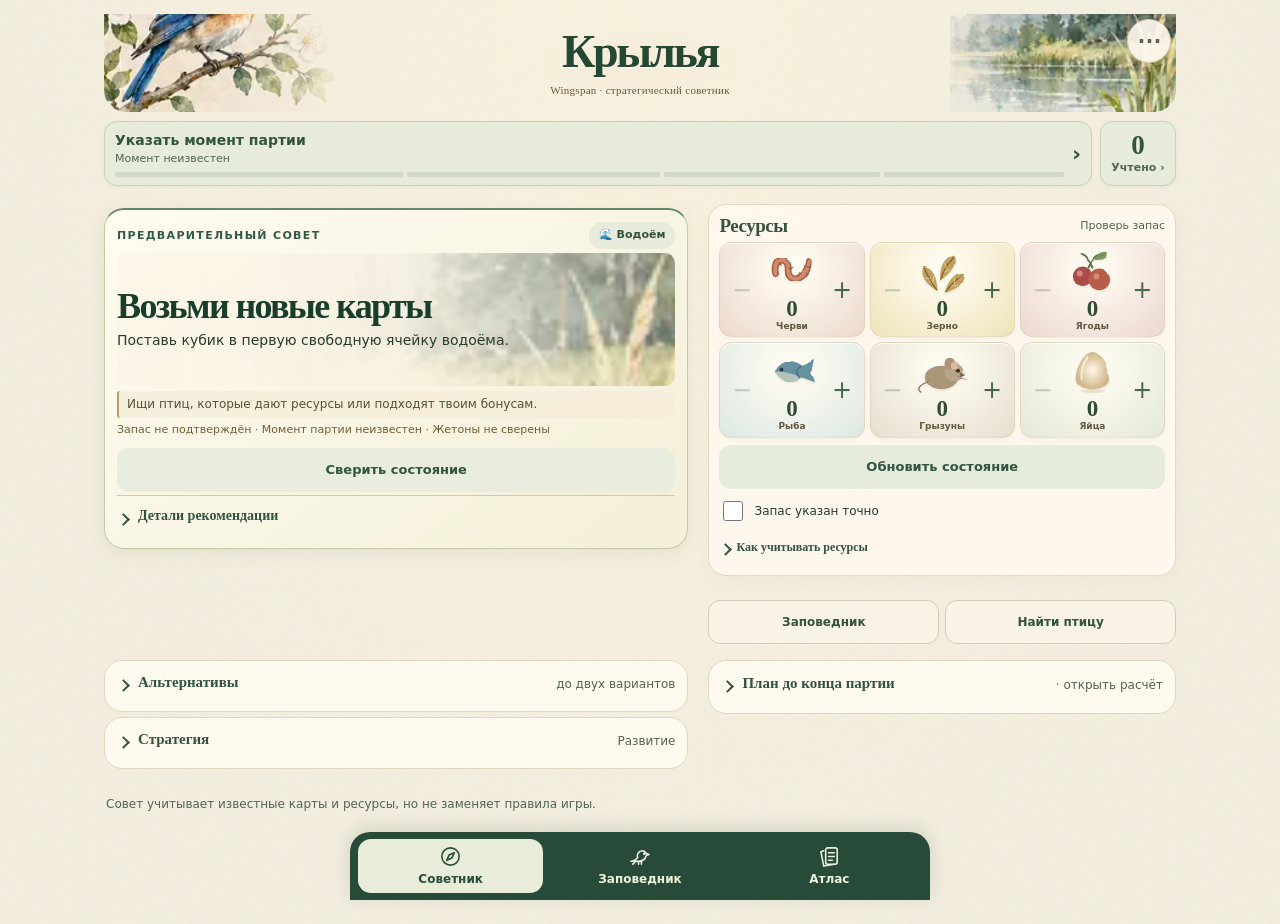
==== commit bac13c24: "Add contextual bird strategic value and paired advisor forecasts" ====
--- a/public/wingspan/index.html
+++ b/public/wingspan/index.html
@@ -47,7 +47,7 @@
 function goalValue(b){let p=played(),value=0;for(const name of chosenGoals()){if(!qualifiesFor(b,name))continue;let n=p.filter(x=>qualifiesFor(x,name)).length,a=staticBonusScore(name,n),z=staticBonusScore(name,n+1);if(a!==null&&z!==null){value+=z-a;let next=staticBonusScore(name,n+2);if(next!==null&&next>z)value+=.6}else value+=.45}return value}
 function capacityFree(){return Math.max(0,played().reduce((n,b)=>n+(Number(b.capacity)||0),0)-(S.stock.eggs||0))}
 function engineValue(b,h,turns){let tr=traits(b),effect=tr.effects||[],v=0;let factor=tr.conditional?.65:1;if(tr.color==='brown'){v+=(effect.includes('food')?(h==='forest'?3.2:2.5):0)+(effect.includes('draw')?1.3:0)+(effect.includes('egg')?1.4:0)+(effect.includes('tuck')?1.1:0)+(effect.includes('cache')?.7:0);v*=Math.min(3,turns/6)*factor}else if(tr.color==='white'){v+=(effect.includes('food')?1.1:0)+(effect.includes('bonus')?1.4:0)+(effect.includes('extra')?1.5:0)}else if(tr.color==='yellow'||tr.color==='teal'||tr.color==='pink')v+=effect.length?Math.min(1.6,turns/4)*factor:.2;return v}
-function plans(){let turns=personalTurns(),early=turns>=12,free=capacityFree(),rows=Object.fromEntries(Object.keys(H).map(h=>[h,rowBirds(h).length]));return held().flatMap(actionsFor).map(a=>{let miss=missingFood(a.b),eg=Math.max(0,a.eggs-(S.stock.eggs||0)),prep=(miss.n?Math.ceil(miss.n/Math.max(1,Math.floor(rows.forest/2)+1)):0)+(eg?1:0),available=!!a.pay&&eg===0,foodCost=Math.min(...a.b.cost.map(c=>c.length)),g=goalValue(a.b),engine=engineValue(a.b,a.h,turns)+synergyValue(a.b,a.h,turns),habitat=early?(a.h==='forest'&&rows.forest<2?3:rows[a.h]<2?1.6:.5):.2,spent=a.pay?Object.values(a.pay).reduce((x,y)=>x+y,0):foodCost,utility=a.b.points+g+engine+habitat-a.eggs*.6-spent*(early?.7:.25),score=utility/(1+prep*.85);if(prep+1>turns||eg>free)score=-Infinity;return {...a,miss,eg,prep,available,utility,score,reason:(engine>=2?'Усиливает повторяемые действия':g>=1?'Приближает к бонусной цели':early&&a.h==='forest'?'Развивает добычу корма':'Приносит '+a.b.points+' базовых очк.')};}).filter(a=>Number.isFinite(a.score)).sort((a,b)=>b.score-a.score||a.prep-b.prep||b.b.points-a.b.points)}
+function plans(cards=held()){let turns=personalTurns(),early=turns>=12,free=capacityFree(),rows=Object.fromEntries(Object.keys(H).map(h=>[h,rowBirds(h).length]));return cards.flatMap(actionsFor).map(a=>{let miss=missingFood(a.b),eg=Math.max(0,a.eggs-(S.stock.eggs||0)),prep=(miss.n?Math.ceil(miss.n/Math.max(1,Math.floor(rows.forest/2)+1)):0)+(eg?1:0),available=!!a.pay&&eg===0,foodCost=Math.min(...a.b.cost.map(c=>c.length)),g=goalValue(a.b),engine=engineValue(a.b,a.h,turns)+synergyValue(a.b,a.h,turns),habitat=early?(a.h==='forest'&&rows.forest<2?3:rows[a.h]<2?1.6:.5):.2,spent=a.pay?Object.values(a.pay).reduce((x,y)=>x+y,0):foodCost,utility=a.b.points+g+engine+habitat-a.eggs*.6-spent*(early?.7:.25),score=utility/(1+prep*.85);if(prep+1>turns||eg>free)score=-Infinity;return {...a,miss,eg,prep,available,utility,score,reason:(engine>=2?'Усиливает повторяемые действия':g>=1?'Приближает к бонусной цели':early&&a.h==='forest'?'Развивает добычу корма':'Приносит '+a.b.points+' базовых очк.')};}).filter(a=>Number.isFinite(a.score)).sort((a,b)=>b.score-a.score||a.prep-b.prep||b.b.points-a.b.points)}
 function resourceAdvice(kind,a){if(kind==='food'&&!a)return {kind:'food',title:'Активируй лес',tag:H.forest,items:['Получи доступный корм по планшету.','Активируй коричневые способности справа налево.','Подтверди фактические ресурсы.'],note:'Прогноз показывает пользу активации леса, в том числе очки за поддержанные способности.'};if(kind==='egg')return {kind,title:'Отложи яйца',tag:H.grass,items:['Поставь кубик в первую свободную ячейку луга.','Возьми яйца по планшету, соблюдая вместимость птиц.','Активируй коричневые способности справа налево.','Обнови запас яиц.'],note:a?'Для '+a.b.name+' не хватает '+a.eg+' яиц.':'Яйца приносят по одному очку и не требуют корма.'};if(kind==='food')return {kind,title:'Добудь корм',tag:H.forest,items:['Поставь кубик в первую свободную ячейку леса.','Ищи '+a.miss.labels.join(' + ')+' или допустимую замену.','Активируй коричневые способности справа налево.','Обнови запас корма.'],note:'Цель — '+a.b.name+'. Кормушка может изменить план.'};return {kind:'draw',title:'Возьми новые карты',tag:H.water,items:['Поставь кубик в первую свободную ячейку водоёма.','Возьми карты по планшету.','Активируй коричневые способности справа налево.','Добавь полученные карты через поиск.'],note:'Ищи птиц, которые дают ресурсы или подходят твоим бонусам.'}}
 function playAdvice(a){return {hab:a.h,kind:'play',title:'Выложи '+a.b.name,tag:H[a.h],items:['Поставь кубик на Play a Bird.','Оплати корм: '+Object.entries(a.pay||{}).map(([k,n])=>n+' '+F[k]).join(', ')+'.','Оплати '+a.eggs+' яиц с любых птиц.','Положи птицу в '+(rowBirds(a.h).length+1)+'-ю ячейку: '+H[a.h]+'.','Проверь способность карты и отметь размещение.'],note:a.reason+'.',candidate:a.b.id}}
 function basicRecommendation(){if(S.setupMode)return {kind:'setup',title:'Выбери стартовую руку',tag:'Подготовка',items:['Введи пять стартовых птиц и предложенные бонусы.'],note:'Советник сравнит варианты карт и корма.'};if(S.phase==='done')return {kind:'done',title:'Партия окончена',tag:'Итог',items:['Подсчитай птиц, яйца, бонусы и остальные очки.'],note:'Перейди к итоговому счёту.'};if(S.phase==='end')return {kind:'round',title:'Заверши раунд',tag:'Раунд',items:['Выполни способности конца раунда и подсчитай его цель.','Обнови счётчик, передай первого игрока.'],note:'Следующее действие — после начала нового раунда.'};let p=plans(),a=p[0],t=personalTurns(),free=capacityFree(),eggYield=Math.min(free,Math.max(1,(S.oceania?1:2)+Math.floor(rowBirds('grass').length/2)));if(t<=2&&free>0&&(!a||eggYield>a.score))return resourceAdvice('egg');if(a){if(a.available)return playAdvice(a);if(a.eg)return resourceAdvice('egg',a);if(a.miss.n)return resourceAdvice('food',a)}if(free>0&&t<=4)return resourceAdvice('egg');if(played().length===15&&free>0)return resourceAdvice('egg');return resourceAdvice('draw')}
@@ -101,7 +101,7 @@
 function setTray(b){if(trayPick===null||S.wizard)return;S.lastGuided=null;let ids=trayIds();ids[trayPick]=b.id;S.tray=ids;trayPick=null;$('trayPickerNotice').hidden=true;save();setTab('guide');renderAdvice()}
 function activeFood(){return foodKeys.filter(k=>k!=='nectar'||S.oceania)}
 function renderFeeder(){let el=$('feederControls');el.replaceChildren();let known=Array.isArray(S.feeder);let status=document.createElement('p');status.className='muted';status.textContent=known?'Указано кубиков: '+S.feeder.length+' / 5. Укажи текущие грани кубиков.':'Кормушка неизвестна. Советник не предполагает конкретные грани.';el.append(status);for(let k of v6Faces()){let bt=document.createElement('button');bt.className='feeder-chip';bt.textContent=k.split('/').map(x=>F[x]).join('/')+' '+(known?S.feeder.filter(x=>x===k).length:0);bt.onclick=()=>{let next=Array.isArray(S.feeder)?S.feeder.slice():[];if(next.length>=5)return;next.push(k);S.feeder=next;save();renderFeeder();renderAdvice()};el.append(bt)}let clear=document.createElement('button');clear.textContent='Очистить кормушку';clear.onclick=()=>{S.feeder=[];save();renderFeeder();renderAdvice()};let unknown=document.createElement('button');unknown.textContent='Не учитывать';unknown.onclick=()=>{S.feeder=null;save();renderFeeder();renderAdvice()};el.append(clear,unknown)}
-function yieldFor(h,n){let rows=S.oceania?{forest:[1,2,2,3,3,3],grass:[1,2,2,3,3,4],water:[1,2,2,3,3,3]}:{forest:[1,1,2,2,3,3],grass:[2,2,3,3,4,4],water:[1,1,2,2,3,3]};return rows[h][Math.min(5,n)]}
+function yieldFor(h,n){let rows=S.oceania?{forest:[1,2,2,3,3,3],grass:[1,2,2,2,3,4],water:[1,2,2,3,3,3]}:{forest:[1,1,2,2,3,3],grass:[2,2,3,3,4,4],water:[1,1,2,2,3,3]};return rows[h][Math.min(5,n)]}
 function staticBonusScore(name,n){let r=STATIC_BONUS[name];if(!r)return null;if(r.per)return r.per*n;return r.tiers.reduce((v,[count,points])=>n>=count?points:v,0)}
 function actualGoalScore(birds){return chosenGoals().reduce((s,name)=>s+(v6StaticBonus(name,birds)??staticBonusScore(name,birds.filter(b=>qualifiesFor(b,name)).length)??0),0)}
 function recommendation(){if(S.wizard)return {kind:'resume',title:'Продолжи текущий ход',tag:'В процессе',items:['Заверши подтверждение действия.'],note:'Результат пока не записан.'};let a=basicRecommendation();if(S.phase!=='play'||S.setupMode)return a;let forecast=projectGame(),step=forecast?.contingent?.step||forecast?.steps[0];if(!step)return a; // conservative projection cannot value unknown future draws; prefer engine early
@@ -184,12 +184,13 @@
 else if(['tuckEgg','tuckHand'].includes(m.kind)&&anon>=m.cost){anon-=m.cost;tucked+=m.cost;assumptions++}
 else used=false;
 return used?{...v6ProjectedEggs(x,(st.eggs||0)-(x.stock.eggs||0)),stock:st,tucked,cached,anon:Math.min(30,anon),activations:x.activations+1,assumptions:assumptions+((st.eggs||0)!==(x.stock.eggs||0)&&x.simKnown?1:0)}:x}
-function projectGame(){let turns=personalTurns();if(S.phase!=='play'||S.setupMode||S.wizard||turns<1)return null;let key=JSON.stringify([turns,S.stock,S.birds.map(b=>[b.id,b.loc,b.points,b.capacity,b.cost,b.mechanic,b.qualifies,b.slotOrder,b.eggsOn,b.tuckedOn,b.cachedOn]),S.ledgerKnown,S.stockKnown,S.roundKnown,S.r,S.t,S.v7RoundLog,S.v8Opponent,S.v8DiscardTop,chosenGoals(),S.oceania,S.feeder,trayIds(),S.roundGoals,S.enabledSets]);if(forecastMemo.key===key)return forecastMemo.value;forecastPool=deckPool();predatorCache.clear();v6DeckStatsCache=new Map();
+function projectGame(variant=null){let turns=personalTurns();if(S.phase!=='play'||S.setupMode||S.wizard||turns<1)return null;let key=JSON.stringify([turns,S.stock,S.birds.map(b=>[b.id,b.loc,b.points,b.capacity,b.cost,b.mechanic,b.qualifies,b.slotOrder,b.eggsOn,b.tuckedOn,b.cachedOn]),S.ledgerKnown,S.stockKnown,S.roundKnown,S.r,S.t,S.v7RoundLog,S.v8Opponent,S.v8DiscardTop,chosenGoals(),S.oceania,S.feeder,trayIds(),S.roundGoals,S.enabledSets]);if(!variant&&forecastMemo.key===key)return forecastMemo.value;forecastPool=deckPool().filter(b=>!variant?.excludeName||b.name!==variant.excludeName);predatorCache.clear();v6DeckStatsCache=new Map();
 let initial=Object.keys(H).flatMap(h=>rowBirds(h).map(b=>({...b}))),hand=held().filter(b=>!b.manualCost).slice(0,20),keys=activeFood(),start={left:turns,rows:initial,v7Seen:v7RoundSeen().slice(),v7ActionKnown:v7RoundKnown(),simKnown:S.ledgerKnown&&initial.reduce((n,b)=>n+(b.eggsOn||0),0)===(S.stock.eggs||0),hand,stock:{...S.stock},v8Feeder:Array.isArray(S.feeder)?S.feeder.slice():null,v8Opponent:S.v8Opponent||null,v8DiscardCount:S.birds.filter(z=>z.loc==='discard').length,v8DiscardTop:S.v8DiscardTop||null,steps:[],tucked:0,cached:0,anon:0,activations:0,assumptions:0,tray:trayBirds().filter(b=>b&&setAllowed(b)&&!S.birds.some(x=>x.name===b.name&&x.loc!=='discard')),goalHint:0,expected:0,risk:0};
+if(variant){if(variant.removeHand)start.hand=start.hand.filter(b=>b.id!==variant.removeHand);if(variant.removeRow){let removed=start.rows.find(b=>b.id===variant.removeRow);start.rows=start.rows.filter(b=>b.id!==variant.removeRow);start.stock.eggs=Math.min(Math.max(0,start.stock.eggs-(removed?.eggsOn||0)),start.rows.reduce((n,b)=>n+b.capacity,0));}if(variant.excludeName)start.tray=start.tray.filter(b=>b.name!==variant.excludeName);if(variant.acquire)start.tray.push(variant.acquire);}
 let score=x=>x.rows.reduce((n,b)=>n+b.points,0)+(x.stock.eggs||0)+actualGoalScore(x.rows)+forecastDynamicBonus(x)+x.tucked+x.cached;
 let acquisition=v11ModelTable(forecastPool);let evalState=x=>score(x)+x.goalHint+(x.expected||0)-.12*(x.risk||0)+Math.min(x.left,9)*(.18*x.rows.length+.17*x.rows.filter(b=>traits(b).color==='brown'&&mechanic(b).mode!=='manual').length)+Math.min(x.left,4)*.23*keys.reduce((n,k)=>n+Math.min(6,x.stock[k]||0),0)+Math.min(x.left,5)*.1*Math.min(6,x.anon)+2*v11Acquisition(x,keys,acquisition)+Math.min(x.left,7)*.13*x.hand.length;
 let boundaries=[],c=S.roundKnown?remaining(0):7;for(let r=S.roundKnown?S.r:2;r<4;r++){if(r>(S.roundKnown?S.r:2))c+=limits[r];boundaries.push([Math.min(c,turns),r])}
-let beam=[start],width=v11Width(turns,hand,initial);for(let depth=0;depth<turns;depth++){let next=[];for(let x of beam){let rows=h=>v6Rows(x.rows,h),activate=(y,h)=>rows(h).slice().reverse().reduce((z,b)=>simPower(z,b,'brown'),{...y,v8EggBefore:Object.fromEntries(x.rows.map(b=>[b.id,b.eggsOn||0]))}),push=(y,step)=>next.push({...y,v8Gained:null,v8EggBefore:null,v8Feeder:null,v7Seen:[...new Set([...(x.v7Seen||[]),step.kind])],left:x.left-1,steps:[...x.steps,step]});
+let beam=[start],width=variant?6:v11Width(turns,hand,initial);for(let depth=0;depth<turns;depth++){let next=[];for(let x of beam){let rows=h=>v6Rows(x.rows,h),activate=(y,h)=>rows(h).slice().reverse().reduce((z,b)=>simPower(z,b,'brown'),{...y,v8EggBefore:Object.fromEntries(x.rows.map(b=>[b.id,b.eggsOn||0]))}),push=(y,step)=>next.push({...y,v8Gained:null,v8EggBefore:null,v8Feeder:null,v7Seen:[...new Set([...(x.v7Seen||[]),step.kind])],left:x.left-1,steps:[...x.steps,step]});
 let egg=Math.min(Math.max(0,x.rows.reduce((n,b)=>n+b.capacity,0)-(x.stock.eggs||0)),yieldFor('grass',rows('grass').length));let ey=activate(v6ProjectedEggs(x,egg),'grass');if(egg||ey.activations>x.activations)push(ey,{kind:'egg',label:'Отложить яйца / активировать луг'});
 let wanted=[...new Set([...x.hand.flatMap(b=>b.cost.flat()),...x.rows.map(b=>v6Combo(mechanic(b))).filter(m=>m.kind==='foodTuck').map(m=>m.food)].filter(k=>keys.includes(k)))];if(!wanted.length)wanted=['seed'];for(let k of wanted.slice(0,5)){let n=yieldFor('forest',rows('forest').length);if(depth===0&&Array.isArray(S.feeder)&&S.feeder.length){let count=S.feeder.filter(f=>f.split('/').includes(k)).length;if(!count)continue;n=Math.min(n,count)}if((x.stock[k]||0)>=7)continue;let prob=depth===0&&Array.isArray(S.feeder)&&S.feeder.length?1:foodChance(k);push(activate({...x,stock:{...x.stock,[k]:(x.stock[k]||0)+n},v8Gained:{[k]:n},v8Feeder:Array.isArray(x.v8Feeder)?v9RemoveFood(x.v8Feeder,k,n):null,assumptions:x.assumptions+1,risk:(x.risk||0)+(1-prob)*n*.35},'forest'),{kind:'food',food:k,label:'Добыть '+englishFood[k]+' ×'+n+' (условно)'})}
 let drawN=yieldFor('water',rows('water').length);push(activate({...x,anon:Math.min(30,x.anon+drawN),assumptions:x.assumptions+1},'water'),{kind:'draw',label:'Получить карты и активировать водоём'});if(depth===0)for(let b of x.tray){let acquired={...b,id:'forecast-'+b.id,loc:'hand'};push(activate({...x,hand:[...x.hand,acquired],tray:x.tray.filter(z=>z.id!==b.id),anon:x.anon+Math.max(0,drawN-1),assumptions:x.assumptions+1},'water'),{kind:'draw',card:b.name,label:'Получить '+b.name+' (если ещё открыта)'})}
@@ -197,7 +198,7 @@
 }
 let bound=boundaries.find(([n])=>n===depth+1);if(bound)next=next.map(x=>{let y=x.rows.reduce((z,b)=>simPower(z,b,'teal'),x);let id=S.roundGoals?.[bound[1]],metric=id?roundGoalMetric(id,y.rows,y.stock,y.hand.length+y.anon,y.simKnown,true):null;if(bound[1]===3)y=y.rows.reduce((z,b)=>simPower(z,b,'yellow'),y);return {...y,v7Seen:[],v7ActionKnown:true,goalHint:y.goalHint+(metric===null?0:Math.min(5,metric)*.35),stock:S.oceania?{...y.stock,nectar:0}:y.stock}});
 next=next.map(x=>({x,v:evalState(x)})).sort((a,b)=>b.v-a.v).map(z=>z.x);let seen=new Set();beam=next.filter(x=>{let k=JSON.stringify([x.rows.map(b=>[b.id,b.loc,x.simKnown?b.eggsOn:0]),keys.map(k=>x.stock[k]||0),x.stock.eggs,x.anon,x.tucked,x.cached,x.tray.map(b=>b.id),x.rows.some(b=>v8RoundSensitive(b))||x.hand.some(b=>v8RoundSensitive(b))?x.v7Seen?.slice().sort():null,x.hand.map(b=>b.id).sort()]);if(seen.has(k))return false;seen.add(k);return true}).slice(0,width);if(!beam.length)break}
-let best=beam.sort((a,b)=>score(b)+b.goalHint+(b.expected||0)-.12*(b.risk||0)-score(a)-a.goalHint-(a.expected||0)+.12*(a.risk||0))[0];let alternatives=[],seenKinds=new Set();for(let x of beam){let first=x.steps[0];if(!first||seenKinds.has(first.label))continue;seenKinds.add(first.label);alternatives.push({label:first.label,points:score(x)-score(start),expected:Math.round((x.expected||0)*10)/10})}let result=best?{steps:best.steps,points:score(best)-score(start),turns,alternatives,activations:best.activations,assumptions:best.assumptions,expected:Math.round((best.expected||0)*10)/10,risk:Math.round((best.risk||0)*10)/10}:null;if(result&&V11_VARIANT>=2)result.contingent=v11Contingent(start,result.steps[0],keys,forecastPool);forecastMemo={key,value:result};return result}
+let best=beam.sort((a,b)=>score(b)+b.goalHint+(b.expected||0)-.12*(b.risk||0)-score(a)-a.goalHint-(a.expected||0)+.12*(a.risk||0))[0];let alternatives=[],seenKinds=new Set();for(let x of beam){let first=x.steps[0];if(!first||seenKinds.has(first.label))continue;seenKinds.add(first.label);alternatives.push({label:first.label,points:score(x)-score(start),expected:Math.round((x.expected||0)*10)/10})}let result=best?{steps:best.steps,points:score(best)-score(start),turns,alternatives,activations:best.activations,assumptions:best.assumptions,expected:Math.round((best.expected||0)*10)/10,risk:Math.round((best.risk||0)*10)/10}:null;if(variant){if(result){result.value=score(best)+best.goalHint+(best.expected||0)-.12*(best.risk||0)+start.rows.reduce((n,b)=>n+(b.cachedOn||0)+(b.tuckedOn||0),0);result.initial=score(start);result.last=best.rows.map(b=>b.name);}return result}if(result&&V11_VARIANT>=2)result.contingent=v11Contingent(start,result.steps[0],keys,forecastPool);forecastMemo={key,value:result};return result}
 
 
 function startOpponentPowers(){if(S.wizard||current()!==1||S.phase!=='play')return;S.wizard={kind:'opponent',index:0,queue:[{type:'pinkCheck'}],before:actionSnapshot()};save();renderAction();$('actionDialog').showModal()}
@@ -850,4 +851,62 @@
  return x
 }
 
+
+/* Strategic value: paired counterfactuals over the advisor's existing full-horizon
+   simulator. A fast candidate-plan preview is deliberately identified as provisional.
+   No hypothetical card, resource or action is committed to the physical snapshot. */
+var valueMemo;
+function valueStateKey(){return JSON.stringify([DB?.version,S.r,S.t,S.first,S.phase,S.setupMode,!!S.wizard,S.roundKnown,S.stockKnown,S.ledgerKnown,S.stock,S.birds,S.feeder,S.tray,S.selectedGoals,S.roundGoals,S.enabledSets,S.oceania,S.v7RoundLog,S.v8Opponent,S.v8DiscardTop])}
+function valueContext(){let key=valueStateKey();if(valueMemo?.key!==key)valueMemo={key,preview:new Map(),deep:new Map(),base:new Map()};return valueMemo}
+function valueMode(b){return H[b.loc]?'board':b.loc==='hand'?'keep':b.loc==='discard'?'discard':'acquire'}
+function valueLabel(n,mode){if(mode==='board')return n>=7?'Значимый вклад':n>=5?'Полезный вклад':'Небольшой вклад';if(mode==='acquire')return n>=9?'Приоритетная покупка':n>=7?'Стоит взять':n>=5?'Ситуативная находка':n>=3?'Низкий приоритет':'Можно пропустить';return n>=9?'Ключевая птица':n>=7?'Желательно сохранить':n>=5?'Ситуативно полезна':n>=3?'Легко заменить':'Можно сбросить'}
+function valueRating(delta){return Math.round(100*(1-Math.exp(-Math.max(0,delta)/4)))/10}
+function valuePreview(b,mode=valueMode(b)){
+ let ctx=valueContext(),id=mode+':'+b.id;if(ctx.preview.has(id))return ctx.preview.get(id);
+ let turns=personalTurns(),n=0,reason='',unavailable=false,placement=null;
+ if(mode==='discard'||mode==='acquire'&&(!setAllowed(b)||S.birds.some(x=>x.name===b.name&&x.loc!=='discard'))){unavailable=true;reason='Карта недоступна для приобретения.'}
+ else if(mode==='board'){
+  let rows=played(),rest=rows.filter(x=>x.id!==b.id),tokens=(b.eggsOn||0)+(b.tuckedOn||0)+(b.cachedOn||0),bonus=actualGoalScore(rows)-actualGoalScore(rest);
+  let contribution=b.points+tokens+bonus+engineValue(b,b.loc,turns)+synergyValue(b,b.loc,turns);
+  n=valueRating(contribution);reason='Печатные очки, жетоны, бонусы и работа способности в заповеднике.';
+ }else if(!turns){reason='Личных ходов больше нет.'}
+ else if(b.manualCost){n=5;reason='Особую стоимость и способность необходимо проверить вручную.'}
+ else{
+  let candidates=plans([b]),best=candidates[0];placement=best||null;
+  if(!best)reason='В текущем горизонте не найдено доступного размещения.';
+  else{
+   let alternative=plans(held().filter(x=>x.id!==b.id))[0];
+   let opportunity=Math.max(1.5,alternative?Math.min(5,Math.max(0,alternative.score)*.28):1.5);
+   let prep=best.prep+(mode==='acquire'?1:0);
+   let potential=best.utility/(1+prep*.4)-opportunity;
+   n=prep+1>turns?0:valueRating(potential);
+   reason=prep+1>turns?'Не хватает ходов на получение и размещение.':best.reason+(best.prep?' после подготовки ресурсов.':'.');
+  }
+ }
+ let r={rating:n,label:unavailable?'Недоступна':valueLabel(n,mode),reason,preliminary:true,mode,unavailable,placement};ctx.preview.set(id,r);return r
+}
+function strategicValue(b,mode=valueMode(b),deep=false){
+ let ctx=valueContext(),id=mode+':'+b.id,quick=valuePreview(b,mode);
+ if(ctx.deep.has(id))return ctx.deep.get(id);
+ if(!deep||quick.unavailable||b.manualCost||S.setupMode||S.wizard||S.phase!=='play'||!personalTurns()||!S.roundKnown||!S.stockKnown)return quick;
+ // Same bounded search width and common unknown deck on both sides.
+ // Preserve advisor caches; alternate hypotheses must not pollute its memo.
+ const previousPool=forecastPool,previousPredators=new Map(predatorCache),previousStats=v6DeckStatsCache;
+ function search(v,key){if(ctx.base.has(key))return ctx.base.get(key);let p=projectGame(v);ctx.base.set(key,p);return p}
+ let withBird,withoutBird;
+ try{
+  if(mode==='keep'){
+   withBird=search({},'normal');withoutBird=search({removeHand:b.id},'hand:'+b.id);
+  }else if(mode==='board'){
+   withBird=search({},'normal');withoutBird=search({removeRow:b.id},'board:'+b.id);
+  }else if(mode==='acquire'){
+   withBird=search({excludeName:b.name,acquire:b},'acquire:'+b.id);withoutBird=search({excludeName:b.name},'no-acquire:'+b.id);
+  }
+ }finally{forecastPool=previousPool;predatorCache.clear();for(let [k,v] of previousPredators)predatorCache.set(k,v);v6DeckStatsCache=previousStats}
+ if(!Number.isFinite(withBird?.value)||!Number.isFinite(withoutBird?.value))return quick;
+ let delta=withBird.value-withoutBird.value,n=valueRating(delta),uncertain=!S.ledgerKnown||!DB||!S.feeder||!S.roundGoals?.slice(S.r).every(Boolean)||mechanic(b).mode==='manual'||delta<-.25;
+ let used=withBird.last.includes(b.name),reason=mode==='board'?'Вклад птицы в прогнозируемый итог и работу заповедника.':delta<=.25?'Советник находит сопоставимый итог и без этой карты.':used?'Сохранение возможности размещения повышает прогнозируемый итог.':'Карта улучшает доступные варианты стратегии.';
+ let r={...quick,rating:n,label:valueLabel(n,mode),reason,delta,withValue:withBird.value,withoutValue:withoutBird.value,preliminary:uncertain,used,turns:withBird.turns};ctx.deep.set(id,r);return r
+}
+
 </script><script src="./visual-studio.js" defer></script></body></html>
--- a/public/wingspan/visual-studio.css
+++ b/public/wingspan/visual-studio.css
@@ -120,3 +120,325 @@
 .vs-land-motion .vs-drift{animation:vs-drift 13s ease-in-out infinite alternate}
 @keyframes vs-drift{from{transform:translateX(-7px);opacity:.28}to{transform:translateX(9px);opacity:.6}}
 @media(prefers-reduced-motion:reduce){.vs-land-motion .vs-drift{animation:none!important}}
+
+
+/* Clean & Fluid: compact play surfaces; original artwork and game state stay intact. */
+.nav button[hidden]{display:none!important}
+.nav{max-width:580px;margin-inline:auto}
+.nav button{max-width:200px;min-height:54px}
+.nav button span{font-size:12px}
+.atlas-header.cf-compact{height:64px;margin:0 0 6px;border-radius:0 0 16px 16px}
+.atlas-header.cf-compact .atlas-title{padding-top:0}
+.atlas-header.cf-compact .atlas-title h1{font-size:31px;line-height:1.05;letter-spacing:-.05em}
+.atlas-header.cf-compact .title-feather{display:none}
+.atlas-header.cf-compact .atlas-subtitle{font-size:10px;padding:0 5px}
+.atlas-header.cf-compact .header-tools{top:5px}
+.atlas-header.cf-compact .header-tools .home-link{display:none}
+.atlas-header.cf-compact .header-tools .icon-help{font-size:24px}
+.cf-topline{display:grid;grid-template-columns:minmax(0,1fr) 76px;align-items:stretch;gap:8px;margin-bottom:8px}
+.cf-topline #turnSummary{display:grid;grid-template-columns:minmax(0,1fr) auto;gap:0 8px;text-align:left;min-height:60px;padding:8px 10px;background:#e9eddf;border-radius:13px;color:#31543f}
+.cf-topline #turnLabel{font-size:14px;font-weight:700}
+.cf-topline #turnSummary>span:nth-child(2){font-size:22px;grid-column:2;grid-row:1/3}
+.cf-topline #vsProgress{grid-column:1;display:block;padding:0;margin:0;background:none;border:0}
+.cf-topline #vsProgress small{font-size:11px;font-weight:500;display:block}
+.cf-topline .vs-progress-track{height:5px;margin-top:5px}
+.cf-topline .vs-progress-track span{overflow:hidden}
+.cf-topline .vs-progress-track i{height:100%;display:block;background:#315b45;border-radius:5px}
+.cf-score{display:grid;place-content:center;gap:0;background:#e9eddf;color:#31543f;padding:4px 6px;font-variant-numeric:tabular-nums}
+.cf-score b{font:700 27px/1.05 Georgia,serif}
+.cf-score small{font-size:11px}
+#guide .cf-resources{padding:8px 10px 6px;margin-bottom:9px;border:0;background:#fffaf0a8;box-shadow:none}
+.cf-resources>.row{margin-bottom:4px}
+.cf-resources>.row h3{font-size:14px}
+.cf-resources>.row small{font-size:11px}
+.cf-resources .resource-hint{display:none}
+.cf-resources #quickStock{grid-template-columns:repeat(6,minmax(0,1fr));gap:3px}
+.cf-resources #quickStock:has(.res-tile:nth-child(7)){grid-template-columns:repeat(7,minmax(0,1fr))}
+.cf-resources .res-tile{min-width:0;min-height:52px;display:grid;grid-template-columns:1fr;justify-items:center;gap:1px;padding:4px 1px;border:0;background:#f0eddf}
+.cf-resources .res-tile img{width:23px;height:21px}
+.cf-resources .res-tile b{font-size:19px}
+.cf-resources .res-tile small{display:none}
+.cf-resources .res-tile.selected{background:#dce7cf;box-shadow:inset 0 0 0 2px #6e8b61;padding:4px 1px}
+.cf-resources #quickStock>.outline-btn{min-height:44px;padding:4px 8px;font-size:13px;background:transparent;border:0;text-align:left}
+.cf-resources #quickStock>.cf-update{text-align:center;background:#e5ecdc;margin-top:2px}
+.cf-resources>.setup{min-height:36px;font-size:12px;margin:0}
+.cf-resources>.quiet-details{padding:0;margin:0;border-top:0}
+.cf-resources>.quiet-details summary{font-size:12px;padding:7px 0 7px 17px;min-height:32px}
+.cf-resources>.quiet-details summary:before{top:12px}
+.cf-resources #quickResourceEditor:not([hidden]){margin-top:5px}
+.cf-undo{font-size:12px;width:100%}
+.cf-undo[hidden]{display:none}
+#guide #advice{padding:12px 12px 6px;margin-bottom:8px;border-radius:16px}
+#guide #advice .advice-hero{min-height:80px;margin:4px 0;padding:0;gap:8px}
+#guide #advice .advice-content h2{font-size:clamp(22px,5.9vw,34px);margin:4px 0 6px}
+#guide #advice .advice-bird{max-width:34%;max-height:110px;object-fit:contain}
+#guide #advice .note{font-size:12px;line-height:1.42;padding:7px 9px;margin:6px 0}
+#guide #advice .advice-cost{font-size:12px;padding:3px 6px}
+#guide #advice .advice-location{font-size:12px;margin:3px 0}
+#guide #advice>.wide{min-height:44px;margin:4px 0 0;font-size:13px}
+#guide #advice .quiet-details{margin-top:3px;padding:2px 0 0}
+#guide #advice .quiet-details summary{font-size:14px}
+#guide .turn-shortcuts{margin:6px 0 8px;gap:6px}
+#guide .turn-shortcuts button{min-height:44px;padding:5px 7px;font-size:12px}
+#guide .strategy-details{padding:4px 12px;margin-bottom:6px;box-shadow:none}
+#guide .strategy-details summary{font-size:15px;min-height:44px}
+.cf-forecast-hint{font-weight:400;font-size:11px;white-space:normal}
+.cf-resource-link{margin:0 0 8px}
+#birds .section-heading{margin:4px 0 8px}
+#board{gap:8px;margin-top:8px}
+#board .hab{min-height:0;padding:10px 8px 12px;border-radius:13px}
+#board .hab>b{font-size:19px}
+#board .vs-hab-meter{display:none}
+#board .slots{display:grid;grid-template-columns:repeat(5,minmax(0,1fr));gap:4px}
+#board .slot{display:flex;flex-direction:column;justify-content:center;align-items:center;min-width:0;min-height:70px;padding:4px 2px;gap:2px;text-align:center;border-radius:8px;line-height:1.15}
+#board .slot img{width:100%;max-width:76px;height:40px;object-fit:contain}
+#board .slot>span{font-size:10px;overflow-wrap:anywhere;max-width:100%}
+#board .slots .cf-bird-meta{font-size:9px;line-height:1.3;background:none;padding:0;width:auto;white-space:normal;overflow-wrap:anywhere;margin:0}
+#board .cf-empty{color:#49694d;border:1px dashed #71856a9c;background:#fffaf0a8;box-shadow:none;font-size:22px}
+#board .cf-empty small{width:auto;margin:0;padding:0;background:none;font-size:11px}
+.cf-slot-choices{display:grid;gap:5px}
+.cf-slot-choices button{text-align:left}
+#cfGoals{display:grid;grid-template-columns:1fr 1fr;gap:6px;margin-top:6px}
+.cf-goal{display:grid;align-content:start;gap:3px;min-width:0;padding:9px;border-radius:11px;background:#f1eddf;overflow-wrap:anywhere}
+.cf-goal b{font-size:13px;line-height:1.3}
+.cf-goal small{font-size:11px}
+.cf-goal-current{background:#e4edd9;box-shadow:inset 0 0 0 1px #78966a}
+.cf-batch-query{width:100%;min-height:44px;border:1px solid #d6ccb2;border-radius:10px;padding:8px;font:inherit;background:#fffdf5;color:inherit}
+.cf-batch-list{max-height:42dvh;overflow:auto;overscroll-behavior:contain}
+.cf-batch-list label{display:flex;align-items:center;gap:10px;min-height:44px;border-bottom:1px solid #e4dac4}
+.cf-batch-list input{width:20px;height:20px;accent-color:#315b45;flex:none}
+.cf-offscreen .vs-land-motion *{animation-play-state:paused!important}
+@media(min-width:850px){
+ main{max-width:1120px;padding-inline:24px}
+ .atlas-header.cf-compact{height:72px}
+ .atlas-header.cf-compact .atlas-title h1{font-size:38px}
+ #guide:not([hidden]){display:grid;grid-template-columns:minmax(0,1.25fr) minmax(0,1fr);gap:10px 20px;align-items:start}
+ #guide>.cf-topline{grid-column:1/-1}
+ #guide>.cf-resources{grid-column:2;grid-row:2}
+ #guide>#advice{grid-column:1;grid-row:2/4}
+ #guide>.turn-shortcuts{grid-column:2;grid-row:3}
+ #guide>#strategyPanel{grid-column:1;grid-row:4}
+ #guide>#forecastPanel{grid-column:2;grid-row:4}
+ #guide>.fine-print{grid-column:1/-1}
+ #guide #advice .advice-hero{min-height:120px}
+ #birds:not([hidden]){display:grid;grid-template-columns:minmax(0,1.4fr) minmax(0,1fr);gap:12px 20px;align-items:start}
+ #birds>.section-heading,#birds>.cf-resource-link{grid-column:1/-1}
+ #birds>.panel:has(#board){grid-column:1;grid-row:3/span 3}
+ #birds>.panel:has(#hand){grid-column:2}
+ #birds>.panel{min-width:0}
+ #board .slot{min-height:100px}
+ #board .slot img{height:60px}
+ #board .slot>span{font-size:12px}
+ #board .slots .cf-bird-meta{font-size:10px}
+ #catalog #dbList.catalog-cards{grid-template-columns:repeat(3,minmax(0,1fr))}
+}
+@media(max-width:360px){.cf-topline{grid-template-columns:minmax(0,1fr) 64px}.cf-topline #turnLabel{font-size:12px}#board .slots{gap:3px}#board .slot>span{font-size:9px}.cf-resources .res-tile img{width:21px}}
+
+
+/* Screenshot review: lead with the board and advice, remove repeated framing. */
+#guide #advice{margin-bottom:8px}
+#guide #advice .note{background:transparent;border-left:2px solid #b49c62;padding:5px 8px;margin:5px 0}
+.cf-full-rationale{font-size:13px;line-height:1.5;color:#526454}
+#guide #advice>.wide{background:#e8eddf;border:0}
+#guide .cf-resources>.quiet-details:not([open]){margin:0;padding:0}
+#guide .cf-resources:has(#quickResourceEditor:not([hidden]))>.quiet-details{display:block}
+#guide .cf-resources>.setup{min-height:44px}
+#guide .cf-resources #quickStock>.outline-btn{min-height:44px}
+#guide .cf-resources .res-tile{min-height:44px}
+#birds .cf-board-panel{padding:10px 8px;background:transparent;box-shadow:none;border:0;margin-bottom:6px}
+#birds .cf-board-panel>.row{padding:0 3px}
+#birds .cf-board-panel h3{font-size:16px}
+#birds .cf-board-panel .fine-print{font-size:11px;margin:6px 4px 0}
+#birds .cf-resource-link{background:#e8eddf;border:0}
+#birds .cf-hand-panel{margin-top:4px}
+#board .hab{padding:8px 7px 9px}
+#board .slot{min-height:76px}
+#board .cf-empty{font-family:system-ui,sans-serif;font-size:25px;font-weight:400}
+#board .slot>span{font-size:10px;word-break:normal;overflow-wrap:anywhere}
+#board .slot .cf-bird-meta{font-size:10px}
+#board .cf-empty small{font-size:11px}
+.cf-menu-home{display:block;padding:12px 6px;text-align:center;color:#315b45}
+#guide #strategyPanel .strategy-details{padding:3px 12px;margin:0 0 5px}
+#guide .turn-shortcuts{margin:5px 0 6px}
+.nav button:not(.active){background:transparent;color:#edf0dd;opacity:1}
+.nav button.active{background:#e8ecd9;color:#294d37;opacity:1}
+.nav button:focus-visible{outline-offset:-2px;outline-color:#f3d998}
+@media(min-width:850px){
+ #birds:not([hidden]){grid-template-columns:minmax(0,1.45fr) minmax(0,1fr);align-items:start;grid-auto-flow:row}
+ #birds>.section-heading{grid-column:1/-1}
+ #birds>.cf-board-panel{grid-column:1;grid-row:2/span 3}
+ #birds>.cf-resource-link{grid-column:2;grid-row:2;margin:0}
+ #birds>.cf-hand-panel{grid-column:2;grid-row:3;margin:0}
+ #birds>.panel:has(#quickGoals){grid-column:2;grid-row:4}
+ #birds>.cf-goals{grid-column:1;grid-row:5}
+ #board .slot{min-height:105px}
+ #board .slot>span{font-size:12px}
+ #board .slot .cf-bird-meta{font-size:11px}
+}
+@media(max-width:390px){
+ #guide .cf-resources>.row{margin-bottom:2px}
+ #guide .cf-resources{padding:6px 8px}
+ #guide .cf-resources .res-tile{min-height:44px}
+ #guide .cf-resources .res-tile b{font-size:17px}
+ #guide .cf-resources .res-tile img{width:20px;height:19px}
+ #guide #advice .advice-hero{min-height:64px}
+ #guide #advice .advice-content h2{font-size:23px}
+ #board .slot{min-height:65px}
+ #board .slot img{height:35px}
+ #board .slot .cf-bird-meta{font-size:9px}
+}
+
+.cf-direct-slot{margin:10px 0 4px}.cf-direct-results{max-height:32dvh;overflow:auto;margin-top:5px}.cf-direct-results button{font-size:14px}.cf-direct-results:empty{display:none}
+
+/* Final screenshot review: preserve uncertainty and align the physical slots. */
+.cf-uncertainty{display:block;font-size:11px;line-height:1.35;color:#735c35;margin:4px 0 6px;overflow-wrap:anywhere}
+#board .slots{align-items:stretch}
+#board .slot{height:100%;justify-content:flex-start}
+#board .cf-empty{justify-content:center}
+#board .slot>span{display:-webkit-box;-webkit-box-orient:vertical;-webkit-line-clamp:2;overflow:hidden;line-height:1.15;min-height:2.3em}
+#board .slot .cf-bird-meta{margin-top:auto}
+#board .slot:focus-visible{outline:3px solid #906c37;outline-offset:-2px}
+
+/* Watercolor & tactile counters: retain Clean & Fluid navigation and structure. */
+.atlas-header.cf-compact{height:88px;border-radius:0 0 22px 22px;margin-bottom:9px}
+.atlas-header.cf-compact .atlas-title h1{font-size:clamp(35px,9vw,46px)}
+.atlas-header.cf-compact .atlas-subtitle{font-size:11px}
+#guide #advice{background:linear-gradient(145deg,#fffcf0 0%,#f3efd9 100%);border:1px solid #c8c9a9;border-top:2px solid #65866a;box-shadow:0 5px 18px #5c533014;border-radius:20px}
+#guide #advice .advice-hero{min-height:92px}
+#guide #advice .advice-hero:before{opacity:.68}
+#guide #advice .advice-bird{max-height:126px;max-width:40%}
+#guide #advice .advice-content h2{font-family:var(--serif,Georgia,serif);font-size:clamp(25px,6.3vw,36px)}
+#guide #advice .note{background:#f4ecd8a6;border-left-color:#b49c62;border-radius:3px 10px 10px 3px}
+.cf-topline #turnSummary,.cf-score{background:#e7ebd9;border:1px solid #c9d1b6;box-shadow:0 2px 5px #4c54300b}
+#guide .cf-resources{background:#fffaf0d9;border:1px solid #e4d9bd;border-radius:18px;padding:10px;box-shadow:0 4px 16px #63512b0a}
+.cf-resources>.row h3{font-family:var(--serif,Georgia,serif);font-size:19px;color:#37533e}
+.cf-resources #quickStock,.cf-resources #quickStock:has(.res-tile:nth-child(7)){grid-template-columns:repeat(3,minmax(0,1fr));gap:5px}
+.cf-resource-token{--token-wash:#eee9d4;display:grid;grid-template-columns:minmax(28px,1fr) minmax(40px,1.3fr) minmax(28px,1fr);align-items:center;min-width:0;min-height:83px;isolation:isolate;border-radius:13px;background:radial-gradient(ellipse at 50% 28%,#fffcf2 8%,var(--token-wash) 100%);border:1px solid #c5b79255;box-shadow:inset 0 1px 0 #fffdf6,0 2px 4px #5346240b}
+.cf-resource-token[data-resource=worm]{--token-wash:#ecd9cc}
+.cf-resource-token[data-resource=seed]{--token-wash:#f0e3ba}
+.cf-resource-token[data-resource=fruit]{--token-wash:#ecd7d3}
+.cf-resource-token[data-resource=fish]{--token-wash:#dce9e3}
+.cf-resource-token[data-resource=rodent]{--token-wash:#e5dfce}
+.cf-resource-token[data-resource=nectar]{--token-wash:#f0dfe7}
+.cf-resource-token[data-resource=eggs]{--token-wash:#e4e9d7}
+#guide .cf-resources .cf-resource-token .res-tile{display:grid;grid-template-columns:1fr;justify-items:center;min-width:0;min-height:80px;width:100%;padding:5px 0;background:transparent;border:0;box-shadow:none;gap:0;align-content:center}
+#guide .cf-resources .cf-resource-token .res-tile.selected{background:#fffdf0a0;box-shadow:inset 0 0 0 1px #6e8b61}
+#guide .cf-resources .cf-resource-token .res-tile img{width:45px;height:43px;max-width:100%;object-fit:contain;filter:drop-shadow(0 2px 1px #65543116)}
+#guide .cf-resources .cf-resource-token .res-tile b{font:700 23px/1.08 var(--serif,Georgia,serif);color:#314b36}
+#guide .cf-resources .cf-resource-token .res-tile small{display:block;font-size:9px;line-height:1.1;white-space:nowrap;max-width:100%;text-overflow:ellipsis;overflow:hidden}
+.cf-resource-token .cf-resource-step{display:grid;place-items:center;min-width:0;width:100%;min-height:48px;padding:0;border:0;background:transparent;box-shadow:none;font:500 24px/1 system-ui,sans-serif;color:#48674c;touch-action:manipulation;border-radius:9px}
+.cf-resource-token .cf-resource-step:disabled{opacity:.29}
+.cf-resource-token .cf-resource-step:not(:disabled):active{background:#315b451a}
+.cf-resource-token .cf-resource-step:focus-visible,.cf-resource-token .res-tile:focus-visible{outline-offset:-2px}
+#board .hab{background-image:linear-gradient(90deg,var(--hab-base) 0%,var(--hab-wash) 32%,transparent 100%),var(--hab-art);padding:10px 7px 12px}
+#board .hab>b{font-size:21px}
+#board .vs-land-motion{opacity:.7}
+#board .cf-empty{background:#fffaf07d;border-color:#71856a80}
+#board .cf-occupied{background:#fffaf0dc}
+@media(max-width:350px){.cf-resources #quickStock,.cf-resources #quickStock:has(.res-tile:nth-child(7)){grid-template-columns:repeat(2,minmax(0,1fr))}}
+@media(min-width:850px){.atlas-header.cf-compact{height:98px}.cf-resource-token{min-height:92px;grid-template-columns:minmax(36px,1fr) minmax(48px,1.3fr) minmax(36px,1fr)}#guide .cf-resources .cf-resource-token .res-tile img{width:52px;height:49px}#guide #advice .advice-hero{min-height:133px}}
+
+/* Ornithology studio: a single paper, habitat and power language across all sizes. */
+.orn-card{--orn-ink:#294c3b;--orn-wash:#e5ead7;--orn-edge:#c9d1b7;--orn-power:#b8a385;--orn-land:url('./art/forest.svg')}
+.orn-card[data-habitat=grass]{--orn-ink:#6d572b;--orn-wash:#f0e5c9;--orn-edge:#d6c595;--orn-land:url('./art/grass.svg')}
+.orn-card[data-habitat=water]{--orn-ink:#376363;--orn-wash:#dce9e2;--orn-edge:#b7cec6;--orn-land:url('./art/water.svg')}
+.orn-card[data-habitat=multi]{--orn-ink:#59613d;--orn-wash:#e9e6d0;--orn-edge:#d1c9a9}
+.orn-card[data-power=brown]{--orn-power:#a67c54}
+.orn-card[data-power=white]{--orn-power:#b7bdac}
+.orn-card[data-power=pink]{--orn-power:#c18a95}
+.orn-card[data-power=teal]{--orn-power:#6f9995}
+.orn-card[data-power=yellow]{--orn-power:#c0a04d}
+.orn-art{position:relative;isolation:isolate;overflow:hidden;min-width:0;border-radius:12px;background:var(--orn-wash);display:grid;place-items:center}
+.orn-art:before{content:"";position:absolute;z-index:-1;inset:0;background-image:linear-gradient(135deg,#fffcf1a0,transparent 80%),var(--orn-land);background-size:cover;background-position:center;opacity:.62;pointer-events:none}
+.orn-art .orn-portrait{display:block;width:100%;height:100%;max-width:none;max-height:none;object-fit:contain;background:transparent;border-radius:0;filter:none;position:relative}
+.orn-art-caption{position:absolute;bottom:4px;left:5px;right:5px;text-align:center;font-size:9px;line-height:1.2;background:#fffaf0df;border-radius:4px;padding:2px;color:#4d5d4c;pointer-events:none}
+.orn-points{position:absolute;top:7px;right:7px;width:31px;height:31px;display:grid;place-items:center;background:#fffaf0;border:1px solid var(--orn-edge);border-radius:50%;font:700 19px/1 Georgia,serif;color:var(--orn-ink);box-shadow:0 2px 5px #3d4a3220}
+.orn-scientific,.orn-card .grow>small:first-of-type{display:block;color:#6c735d;font:italic 12px/1.35 Georgia,serif;overflow-wrap:anywhere}
+.orn-title-button{display:block;text-align:left;background:none!important;border:0!important;box-shadow:none;padding:2px 0!important;min-height:44px;max-width:100%;font:700 19px/1.13 Georgia,serif;color:var(--orn-ink)!important;overflow-wrap:anywhere}
+.orn-title-button:hover{text-decoration:underline;text-decoration-thickness:1px;text-underline-offset:3px}
+.orn-food,.orn-facts{display:flex;align-items:center;flex-wrap:wrap;gap:3px 6px;line-height:1.25}
+.orn-food{min-height:26px}
+.orn-food-icon{width:25px!important;height:24px!important;object-fit:contain;flex:none;background:transparent!important;border:0!important}
+.orn-food-separator{font-size:12px;color:#7e826d}
+.orn-any{font-size:21px;color:#728258}
+.orn-facts{font-size:11px;color:var(--orn-ink);margin:3px 0}
+.orn-habitats{font-weight:650}
+.orn-fact{display:inline-flex;align-items:center;gap:2px}
+.orn-fact .orn-food-icon{width:18px!important;height:17px!important}
+.orn-power-label{display:block;color:#3c4e3d;font:700 10px/1.3 system-ui,sans-serif;letter-spacing:.055em;text-transform:uppercase;border-left:3px solid var(--orn-power);padding:3px 6px;margin-top:6px}
+.orn-card .card-power{border:0;background:none;margin:3px 0 6px;font:13px/1.43 system-ui,sans-serif;overflow-wrap:anywhere}
+.orn-engine-rating{display:block;font-size:11px!important;color:#526650!important;line-height:1.35}
+.orn-reason{display:block;font-size:11px;color:var(--orn-ink);margin-top:4px}
+.orn-actions{display:flex;flex-wrap:wrap;align-items:stretch;gap:6px;min-width:0}
+.orn-actions>button,.orn-actions>select{min-height:44px;flex:1 1 auto;min-width:0;max-width:100%;font-size:12px}
+#dbList .orn-card{background:linear-gradient(160deg,#fffdf3,#f7f1e2);border:1px solid var(--orn-edge)!important;border-radius:15px;box-shadow:0 3px 10px #41381f0c;padding:10px!important;min-width:0;margin:0 0 8px}
+#dbList .orn-card .grow{min-width:0}
+#dbList.catalog-list .orn-card{display:grid;grid-template-columns:minmax(65px,26%) minmax(0,1fr);gap:8px}
+#dbList.catalog-list .orn-card>.orn-art{height:100px;align-self:start}
+#dbList.catalog-list .orn-card>.orn-actions{grid-column:1/-1}
+#dbList.catalog-cards .orn-card{display:flex;flex-direction:column;gap:6px;margin:0}
+#dbList.catalog-cards .orn-card>.orn-art{aspect-ratio:1.2;min-height:126px;width:100%}
+#dbList.catalog-cards .orn-card .orn-actions{margin-top:auto}
+#dbList.catalog-cards .orn-card .orn-title-button{font-size:clamp(17px,4.3vw,22px)}
+#dbList.catalog-cards .orn-card .card-power{font-size:12px}
+#dbList.catalog-cards .orn-card .orn-food-icon{width:23px!important;height:22px!important}
+#hand .orn-card,#tray .orn-card{display:grid;grid-template-columns:minmax(70px,27%) minmax(0,1fr);gap:8px;background:linear-gradient(135deg,#fffdf2,#f5efdf);border:1px solid var(--orn-edge);border-radius:13px;margin:6px 0;padding:8px;align-items:start}
+#hand .orn-card>.orn-art,#tray .orn-card>.orn-art{height:92px}
+#hand .orn-card>.grow,#tray .orn-card>.grow{min-width:0}
+#hand .orn-card>.grow>b{font:700 18px/1.16 Georgia,serif;color:var(--orn-ink)}
+#hand .orn-card>button,#tray .orn-card>.orn-actions{grid-column:1/-1}
+#hand .orn-card>button{justify-self:end;width:100%}
+#tray .orn-card .orn-title-button{font-size:17px}
+#board .slot.orn-card{position:relative;background:linear-gradient(145deg,#fffdf1,#f6f0e0);border:1px solid var(--orn-edge);box-shadow:0 2px 5px #3d4a3218;border-bottom:2px solid var(--orn-power)}
+#board .slot.orn-card .orn-mini-points{position:absolute;top:2px;right:2px;background:#fffaf0eb;border-radius:50%;width:17px;height:17px;display:grid;place-items:center;font:700 11px/1 Georgia,serif;padding:0;color:var(--orn-ink);z-index:1}
+#board .slot.orn-card img{height:46px;max-height:none;max-width:100%;object-fit:contain}
+#board .slot.orn-card>span{font-family:Georgia,serif;font-weight:700;color:var(--orn-ink)}
+#board .slot.orn-card .cf-bird-meta{font-size:9px}
+#ornPreview,#birdDialog{width:min(92vw,480px);max-width:100%;padding:12px;background:#faf5e7}
+.orn-detail{display:grid;gap:8px;min-width:0}
+.orn-detail .orn-art{height:clamp(145px,35dvh,250px);border:1px solid var(--orn-edge)}
+.orn-detail .orn-points{width:44px;height:44px;font-size:27px}
+.orn-name h2{font:700 clamp(25px,7vw,35px)/1.08 Georgia,serif;color:var(--orn-ink);margin:0;overflow-wrap:anywhere}
+.orn-name .orn-scientific{font-size:15px;margin-top:4px}
+.orn-detail .orn-facts{font-size:13px;gap:8px}
+.orn-detail .orn-power{border-top:1px solid var(--orn-edge);padding:3px 0}
+.orn-detail .orn-power p{font-size:14px;line-height:1.45;margin:4px 0}
+.orn-strategy{display:grid;gap:4px;padding:10px 12px;background:var(--orn-wash);border-radius:10px;overflow-wrap:anywhere}
+.orn-strategy b{font:700 17px/1.2 Georgia,serif;color:var(--orn-ink)}
+.orn-strategy small{font-size:12px;line-height:1.4}
+.orn-snapshot-note{display:block;margin:8px 0;font-size:11px}
+#ornPreview>.orn-actions{margin-top:12px}
+#ornPreview>.orn-actions>button{flex-basis:100%}
+@media(max-width:360px){#dbList.catalog-cards .orn-card>.orn-art{min-height:108px}#dbList.catalog-cards .orn-card{padding:7px!important}#board .slot.orn-card img{height:38px}}
+@media(min-width:850px){#dbList.catalog-cards .orn-card>.orn-art{min-height:175px}#board .slot.orn-card img{height:65px}#hand .orn-card>.orn-art,#tray .orn-card>.orn-art{height:110px}}
+@media(prefers-reduced-motion:no-preference){.orn-title-button,.orn-actions>button{transition:background-color 130ms ease,color 130ms ease}.orn-card .orn-points{transition:box-shadow 150ms ease}}
+
+/* Bird card scroll containment */
+#birdDialog[open],#ornPreview[open]{
+ position:fixed;inset:0;margin:auto;box-sizing:border-box;
+ max-height:calc(100vh - 24px);
+ max-height:calc(100dvh - 24px - env(safe-area-inset-top,0px) - env(safe-area-inset-bottom,0px));
+ overflow-y:auto;overflow-x:hidden;overscroll-behavior-y:contain;
+ -webkit-overflow-scrolling:touch;touch-action:pan-y;
+}
+html.orn-scroll-locked{overflow:hidden;overscroll-behavior:none}
+html.orn-scroll-locked body{overscroll-behavior:none}
+
+/* Strategic value — scoped, additive; card grid, art and dialog scrolling unchanged. */
+.orn-value-mini{display:inline-block;align-self:start;width:max-content;max-width:100%;font:700 12px/1.35 system-ui,sans-serif;padding:2px 6px;border-radius:5px;background:#eee9dc;color:#605341;font-variant-numeric:tabular-nums}
+.orn-value-mini[data-tone=high],.orn-value-detail[data-tone=high] .orn-value-number{color:#315e43}
+.orn-value-mini[data-tone=mid],.orn-value-detail[data-tone=mid] .orn-value-number{color:#756023}
+.orn-value-mini[data-tone=low],.orn-value-detail[data-tone=low] .orn-value-number{color:#8b583a}
+.orn-value-mini[data-tone=weak],.orn-value-detail[data-tone=weak] .orn-value-number{color:#944a46}
+.orn-value-detail{min-width:0;display:grid;gap:5px;border-bottom:1px solid var(--orn-edge);padding:0 0 7px;margin-bottom:3px}
+.orn-value-top{display:flex;align-items:center;gap:10px;min-width:0}
+.orn-value-number{flex:none;font:700 26px/1 Georgia,serif;font-variant-numeric:tabular-nums}
+.orn-value-copy{display:grid;gap:2px;min-width:0}
+.orn-value-copy>strong{font:700 12px/1.3 system-ui,sans-serif}
+.orn-value-copy>small{font-size:11px;line-height:1.35}
+.orn-value-track{position:relative;height:5px;border-radius:8px;background:linear-gradient(90deg,#b87870,#d1b579,#779775)}
+.orn-value-track>i{position:absolute;top:-2px;transform:translateX(-50%);width:3px;height:9px;border-radius:2px;background:#34483a;box-shadow:0 0 0 1px #fff8e9}
+.orn-value-more>summary{cursor:pointer;font-size:11px;color:var(--orn-ink);padding:4px 0}
+.orn-value-explanation{display:grid;gap:4px;font-size:11px}
+.orn-value-sort{font-size:12px!important;min-height:32px;align-self:flex-start}
+.orn-value-sort[aria-pressed=true]{font-weight:700;text-decoration:underline}
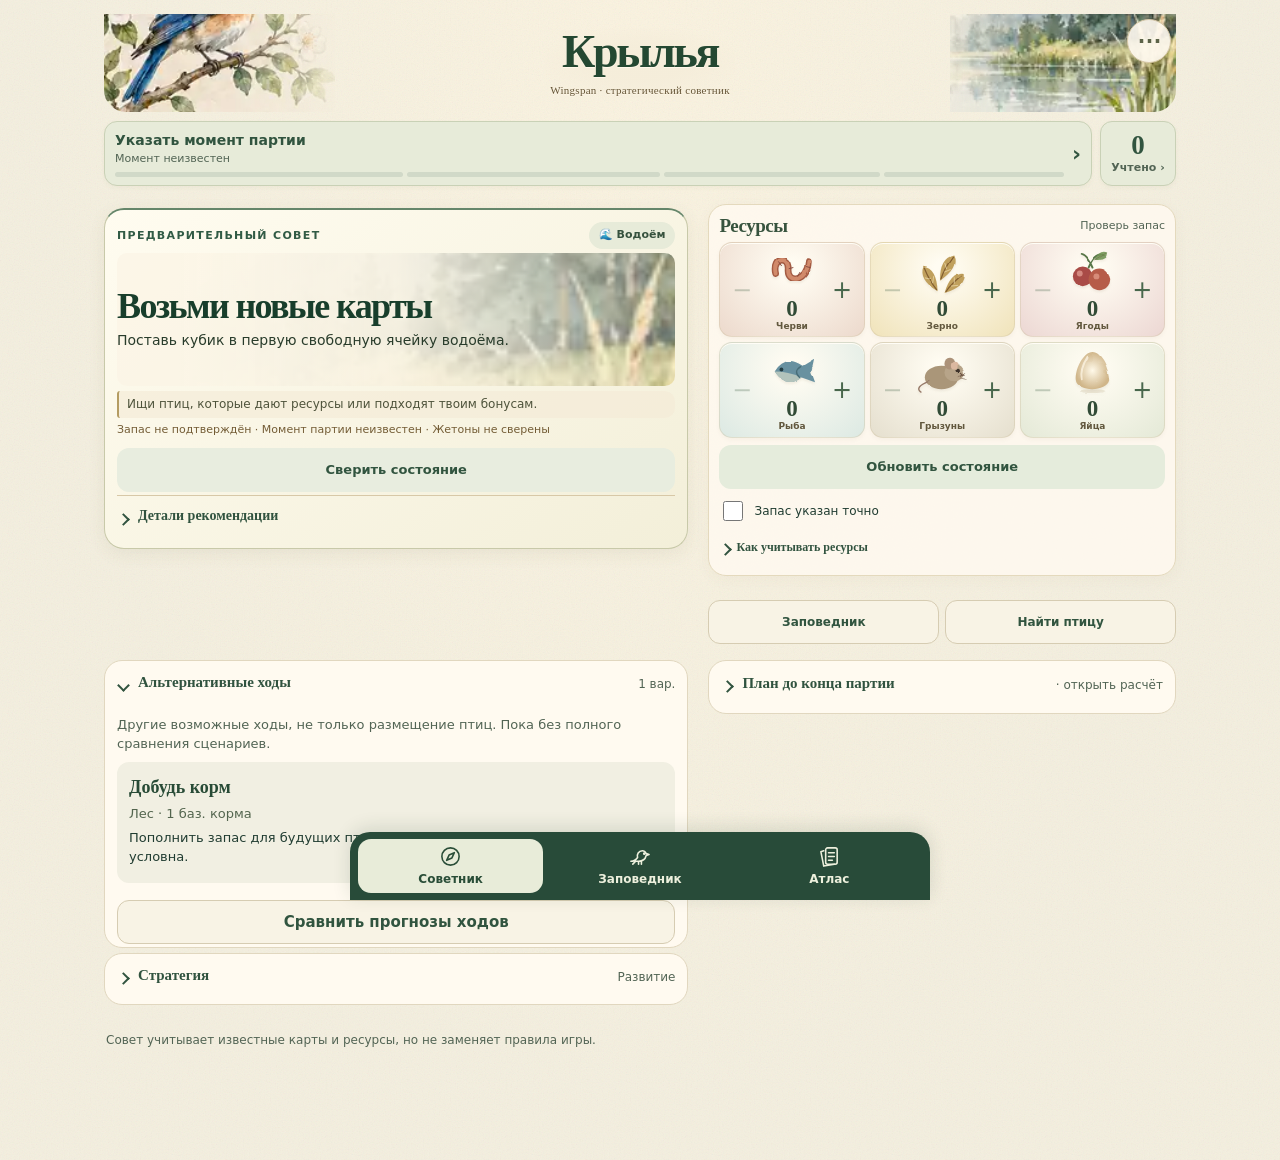
==== commit 3c7106ba: "Show actionable alternatives to egg advice and compare independent first-action forecasts" ====
--- a/public/wingspan/index.html
+++ b/public/wingspan/index.html
@@ -51,7 +51,56 @@
 function resourceAdvice(kind,a){if(kind==='food'&&!a)return {kind:'food',title:'Активируй лес',tag:H.forest,items:['Получи доступный корм по планшету.','Активируй коричневые способности справа налево.','Подтверди фактические ресурсы.'],note:'Прогноз показывает пользу активации леса, в том числе очки за поддержанные способности.'};if(kind==='egg')return {kind,title:'Отложи яйца',tag:H.grass,items:['Поставь кубик в первую свободную ячейку луга.','Возьми яйца по планшету, соблюдая вместимость птиц.','Активируй коричневые способности справа налево.','Обнови запас яиц.'],note:a?'Для '+a.b.name+' не хватает '+a.eg+' яиц.':'Яйца приносят по одному очку и не требуют корма.'};if(kind==='food')return {kind,title:'Добудь корм',tag:H.forest,items:['Поставь кубик в первую свободную ячейку леса.','Ищи '+a.miss.labels.join(' + ')+' или допустимую замену.','Активируй коричневые способности справа налево.','Обнови запас корма.'],note:'Цель — '+a.b.name+'. Кормушка может изменить план.'};return {kind:'draw',title:'Возьми новые карты',tag:H.water,items:['Поставь кубик в первую свободную ячейку водоёма.','Возьми карты по планшету.','Активируй коричневые способности справа налево.','Добавь полученные карты через поиск.'],note:'Ищи птиц, которые дают ресурсы или подходят твоим бонусам.'}}
 function playAdvice(a){return {hab:a.h,kind:'play',title:'Выложи '+a.b.name,tag:H[a.h],items:['Поставь кубик на Play a Bird.','Оплати корм: '+Object.entries(a.pay||{}).map(([k,n])=>n+' '+F[k]).join(', ')+'.','Оплати '+a.eggs+' яиц с любых птиц.','Положи птицу в '+(rowBirds(a.h).length+1)+'-ю ячейку: '+H[a.h]+'.','Проверь способность карты и отметь размещение.'],note:a.reason+'.',candidate:a.b.id}}
 function basicRecommendation(){if(S.setupMode)return {kind:'setup',title:'Выбери стартовую руку',tag:'Подготовка',items:['Введи пять стартовых птиц и предложенные бонусы.'],note:'Советник сравнит варианты карт и корма.'};if(S.phase==='done')return {kind:'done',title:'Партия окончена',tag:'Итог',items:['Подсчитай птиц, яйца, бонусы и остальные очки.'],note:'Перейди к итоговому счёту.'};if(S.phase==='end')return {kind:'round',title:'Заверши раунд',tag:'Раунд',items:['Выполни способности конца раунда и подсчитай его цель.','Обнови счётчик, передай первого игрока.'],note:'Следующее действие — после начала нового раунда.'};let p=plans(),a=p[0],t=personalTurns(),free=capacityFree(),eggYield=Math.min(free,Math.max(1,(S.oceania?1:2)+Math.floor(rowBirds('grass').length/2)));if(t<=2&&free>0&&(!a||eggYield>a.score))return resourceAdvice('egg');if(a){if(a.available)return playAdvice(a);if(a.eg)return resourceAdvice('egg',a);if(a.miss.n)return resourceAdvice('food',a)}if(free>0&&t<=4)return resourceAdvice('egg');if(played().length===15&&free>0)return resourceAdvice('egg');return resourceAdvice('draw')}
-function renderStrategy(){let panel=$('strategyPanel'),p=plans(),a=recommendation();let options=p.filter(x=>x.b.id!==a.candidate&&!(a.kind==='egg'&&x.eg>0)&&!(a.kind==='food'&&x.miss.n>0&&!x.eg)).slice(0,6);let seen=new Set();options=options.filter(x=>!seen.has(x.b.id)&&(seen.add(x.b.id),true)).slice(0,2);if(['done','round','opponent','resume'].includes(a.kind))options=[];let goalsNow=chosenGoals(),turns=personalTurns();let openAlt=$('alternativeDetails')?.open||false,openLong=$('longDetails')?.open||false;let stage=turns>=12?'Развитие':turns>=5?'Комбинации':'Финальные очки';let bullets=[turns>=12?'Укрепляй производство корма и дешёвые повторяемые способности.':turns>=5?'Используй уже собранные комбинации, не трать много ходов на дорогие птицы.':'Сравнивай очки за действие: яйца, птицы, бонусы и подкладки.',goalsNow.length?'Следи за выбранными бонусами: '+goalsNow.join(', ')+'.':'Выбери свои бонусные карты в библиотеке.',p[0]?'Ближайшая цель: '+p[0].b.name+'. '+(!S.stockKnown?'Проверь ресурсы перед расчётом.':p[0].prep?'Сначала подготовь ресурсы; ориентир '+(p[0].prep+1)+' действий вместе с размещением.':'Можно выложить при подтверждённом запасе.'):'Найди полезную птицу или используй доступную вместимость яиц.'];panel.innerHTML='<details class="panel strategy-details" id="alternativeDetails" '+(openAlt?'open':'')+'><summary>Альтернативы <small>до двух вариантов</small></summary>'+(a.kind==='sync'?'<p class="muted">Подтверди ресурсы, чтобы сравнить осуществимые действия.</p>':a.kind==='done'||a.kind==='round'?'<p class="muted">Сначала заверши текущий этап партии.</p>':options.length?options.map(x=>'<div class="alternative"><b>'+esc(x.available?'Выложи '+x.b.name:x.eg?'Отложи яйца для '+x.b.name:'Добудь корм для '+x.b.name)+'</b><small>'+esc(H[x.h])+' · '+esc(costText(x.b))+' · '+x.eggs+' 🥚</small><p>'+esc(x.reason)+'. '+(x.available?'Можно оплатить сейчас.':'Нужна подготовка: '+(x.eg?'яйца '+x.eg+'; ':'')+x.miss.labels.join(' + '))+ '</p></div>').join(''):'<p class="muted">Нет дополнительных доступных вариантов размещения.</p>')+'</details><details class="panel strategy-details" id="longDetails" '+(openLong?'open':'')+'><summary>Стратегия <small>'+stage+'</small></summary><ul>'+bullets.map(x=>'<li>'+esc(x)+'</li>').join('')+'</ul><p class="muted">Оценка эвристическая. '+(S.roundKnown?'Осталось личных ходов: '+turns+'.':'Раунд не указан — оценка условная.')+' Прогноз условный; открытые карты оцениваются отдельно, неизвестные эффекты и ресурсы увеличивают неопределённость.</p></details>'}
+// Immediate legal action families, independent of surviving full-game beam paths.
+// This is not a proof that a resource action beats the recommended move.
+function actionAlternatives(primary,p=plans()){
+ if(S.phase!=='play'||S.setupMode||S.wizard||!personalTurns()||!['play','food','egg','draw'].includes(primary.kind))return [];
+ const result=[],turns=personalTurns(),forest=rowBirds('forest'),grass=rowBirds('grass'),water=rowBirds('water'),free=capacityFree();
+ const brown=rows=>rows.filter(b=>traits(b).color==='brown').length;
+ const direct=p.find(x=>x.available&&(x.b.id!==primary.candidate||x.h!==primary.hab));
+ if(direct)result.push({kind:'play',id:direct.b.id,hab:direct.h,title:'Выложи '+direct.b.name,detail:H[direct.h]+' · '+costText(direct.b)+' · '+direct.eggs+' 🥚',reason:direct.reason+'. Можно оплатить при указанном запасе.'});
+ if(primary.kind!=='food'){
+   const prep=p.find(x=>x.miss.n>0),known=Array.isArray(S.feeder),faces=known?S.feeder.flatMap(f=>f.split('/')):[],available=[...new Set(faces)].filter(k=>activeFood().includes(k));
+   const count=yieldFor('forest',forest.length),benefit=prep?'Корм для '+prep.b.name+': '+prep.miss.labels.join(' + ')+'.':brown(forest)?'Пополнить корм и задействовать '+brown(forest)+' коричн. способн.':'Пополнить запас для будущих птиц.';
+   result.push({kind:'food',title:'Добудь корм',detail:'Лес · '+count+' баз. корма',reason:benefit+(known?(available.length?' В кормушке: '+available.map(k=>F[k]).join(' ') + '.':' Кормушка пуста — результат после броска.'):' Кормушка не указана; доступность условна.')+(turns===1?' Корм сам по себе не даёт очков.':'')});
+ }
+ if(primary.kind!=='draw'){
+   const open=trayBirds().filter(Boolean),count=yieldFor('water',water.length);
+   result.push({kind:'draw',title:'Возьми карты',detail:'Водоём · '+count+' баз. карт',reason:(open.length?'Открыты: '+open.map(b=>b.name).join(', ')+'. ':'')+(brown(water)?'Можно активировать '+brown(water)+' коричн. способн.':turns>1?'Поиск новых вариантов размещения и комбинаций.':'Карты в руке сами по себе обычно не дают очков; проверь цель раунда.')});
+ }
+ if(primary.kind!=='egg'&&(free>0||brown(grass))){
+   const n=Math.min(free,yieldFor('grass',grass.length));
+   result.push({kind:'egg',title:n?'Отложи яйца':'Активируй луг',detail:'Луг · '+n+' 🥚 базово',reason:(n?'До '+n+' очк. за яйца.':'Вместимость исчерпана; яйца не прибавятся.')+(brown(grass)?' Возможны коричневые способности.':'')});
+ }
+ return result;
+}
+var actionComparisonMemo;
+function compareActionAlternatives(primary,options){
+ const key=valueStateKey(),signature=JSON.stringify([primary.kind,primary.candidate,primary.hab,options.map(x=>[x.kind,x.id,x.hab])]);
+ if(actionComparisonMemo?.key===key&&actionComparisonMemo.signature===signature)return actionComparisonMemo;
+ const previousPool=forecastPool,previousPredators=new Map(predatorCache),previousStats=v6DeckStatsCache;
+ const primaryRoot={kind:primary.kind,id:primary.candidate,hab:primary.hab},roots=[primaryRoot,...options];
+ let entries=[];
+ try{
+   for(const root of roots){
+     const p=projectGame({firstAction:{kind:root.kind,id:root.id,hab:root.hab}});
+     entries.push({kind:root.kind,id:root.id,hab:root.hab,found:!!p?.steps?.length&&p.steps.length===p.turns,step:p?.steps[0]?.label,points:p?.points,expected:p?.expected,value:p?.value});
+   }
+ }finally{forecastPool=previousPool;predatorCache.clear();for(const [k,v] of previousPredators)predatorCache.set(k,v);v6DeckStatsCache=previousStats}
+ actionComparisonMemo={key,signature,entries};return actionComparisonMemo;
+}
+function renderStrategy(){
+ let panel=$('strategyPanel'),p=plans(),a=recommendation(),options=actionAlternatives(a,p),goalsNow=chosenGoals(),turns=personalTurns();
+ let oldAlt=$('alternativeDetails'),openAlt=oldAlt?oldAlt.open:true,openLong=$('longDetails')?.open||false;
+ let stage=turns>=12?'Развитие':turns>=5?'Комбинации':'Финальные очки';
+ let bullets=[turns>=12?'Укрепляй производство корма и дешёвые повторяемые способности.':turns>=5?'Используй уже собранные комбинации, не трать много ходов на дорогие птицы.':'Сравнивай очки за действие: яйца, птицы, бонусы и подкладки.',goalsNow.length?'Следи за выбранными бонусами: '+goalsNow.join(', ')+'.':'Выбери свои бонусные карты в библиотеке.',p[0]?'Ближайшая цель: '+p[0].b.name+'. '+(!S.stockKnown?'Проверь ресурсы перед расчётом.':p[0].prep?'Сначала подготовь ресурсы; ориентир '+(p[0].prep+1)+' действий вместе с размещением.':'Можно выложить при подтверждённом запасе.'):'Найди полезную птицу или используй доступную вместимость яиц.'];
+ let signature=JSON.stringify([a.kind,a.candidate,a.hab,options.map(x=>[x.kind,x.id,x.hab])]),comp=actionComparisonMemo?.key===valueStateKey()&&actionComparisonMemo.signature===signature?actionComparisonMemo:null;
+ const describe=e=>e?.found?'Условный прогноз: '+(e.points>=0?'+':'')+e.points+' очк. известных, +'+e.expected+' ожидаемых.':'Полный сценарий не найден; действие не исключено правилами.';
+ let body=options.length?'<p class="muted">Другие возможные ходы, не только размещение птиц. '+(comp?'Сравнение условное; оценки не гарантированы.':'Пока без полного сравнения сценариев.')+'</p>'+options.map((x,i)=>'<div class="alternative" data-alt-kind="'+x.kind+'"><b>'+esc(x.title)+'</b><small>'+esc(x.detail)+'</small><p>'+esc(x.reason)+'</p>'+(comp?'<p class="muted">'+esc(describe(comp.entries[i+1]))+'</p>':'')+'</div>').join('')+(comp?'<p class="muted">Основной совет — '+esc(describe(comp.entries[0]))+'</p>':'')+'<button type="button" id="compareActions" class="outline-btn wide">'+(comp?'Сравнение рассчитано':'Сравнить прогнозы ходов')+'</button>':'<p class="muted">Альтернативы доступны во время выбора личного хода.</p>';
+ panel.innerHTML='<details class="panel strategy-details" id="alternativeDetails" '+(openAlt?'open':'')+'><summary>Альтернативные ходы <small>'+options.length+' вар.</small></summary>'+body+'</details><details class="panel strategy-details" id="longDetails" '+(openLong?'open':'')+'><summary>Стратегия <small>'+stage+'</small></summary><ul>'+bullets.map(x=>'<li>'+esc(x)+'</li>').join('')+'</ul><p class="muted">Оценка эвристическая. '+(S.roundKnown?'Осталось личных ходов: '+turns+'.':'Раунд не указан — оценка условная.')+' Прогноз условный; открытые карты оцениваются отдельно, неизвестные эффекты и ресурсы увеличивают неопределённость.</p></details>';
+ const btn=$('compareActions');if(btn){btn.disabled=!!comp;btn.onclick=()=>{const key=valueStateKey();btn.disabled=true;btn.textContent='Сравнение…';setTimeout(()=>{if(key!==valueStateKey())return;try{compareActionAlternatives(a,options);renderStrategy()}catch(err){btn.disabled=false;btn.textContent='Повторить сравнение'}},0)}}
+}
+
 function renderAdvice(){let a=recommendation(),open=$('adviceSteps')?.open||false,b=S.birds.find(x=>x.id===a.candidate),portrait=b?portraitFor(b):null,land=a.tag.includes('Лес')?'forest':a.tag.includes('Луг')?'grass':'water';$('advice').dataset.land=land;let body=b?'<div class="advice-cost">'+esc(costText(b))+' <span>· '+eggPrice(land)+' 🥚</span></div><p class="advice-location">'+esc(H[land])+' · ячейка '+(rowBirds(land).length+1)+'</p>':'<div class="advice-lead"><p>'+esc(a.items[0]||'')+'</p></div>';let short=a.note+(S.stockKnown?'':' Запас не подтверждён — оценка предварительная.')+(S.roundKnown?'':' Раунд неизвестен: ориентир 12 ходов.')+(S.ledgerKnown?'':' Распределение жетонов неизвестно: часть эффектов оценена консервативно.');$('advice').innerHTML='<div class="row between"><div class="advicehead">'+(S.stockKnown?'Следующий ход':'Предварительный совет')+'</div><span class="tag">'+esc(a.tag)+'</span></div><div class="advice-hero'+(portrait==='coot'?' painted-coot':'')+'">'+(portrait?'<img class="advice-bird" alt="" src="'+portraitUrl(b)+'">':'')+'<div class="advice-content"><h2>'+esc(a.title)+'</h2>'+body+'</div></div><div class="note">'+esc(short)+'</div><details class="quiet-details" id="adviceSteps" '+(open?'open':'')+'><summary>Детали рекомендации</summary><ol class="steps">'+a.items.map(t=>'<li><span>'+esc(t)+'</span></li>').join('')+'</ol></details>';let bt=document.createElement('button');bt.className='outline-btn wide';bt.textContent=a.kind==='done'?'К очкам →':a.kind==='setup'?'К стартовому выбору →':'Изменить текущее состояние →';bt.onclick=()=>setTab(a.kind==='done'?'score':a.kind==='setup'?'game':'birds');$('advice').insertBefore(bt,$('adviceSteps'));renderStrategy();renderForecast();renderTray()}
 let activeResource=null;
 function renderQuick(){let keys=foodKeys.filter(k=>k!=='nectar'||S.oceania).concat('eggs');if(!keys.includes(activeResource))activeResource=null;const labels={worm:'Черви',seed:'Зерно',fruit:'Ягоды',fish:'Рыба',rodent:'Грызуны',nectar:'Нектар',eggs:'Яйца'};$('quickStock').replaceChildren(...keys.map(k=>{let bt=document.createElement('button');bt.type='button';bt.className='res-tile'+(activeResource===k?' selected':'');bt.setAttribute('aria-pressed',String(activeResource===k));bt.setAttribute('aria-label','Изменить '+labels[k]+', '+(S.stock[k]||0));bt.title=labels[k];let img=document.createElement('img');img.src='./art/res-'+k+'.svg';img.alt='';img.width=34;img.height=33;let n=document.createElement('b');n.textContent=S.stock[k]||0;let label=document.createElement('small');label.textContent=labels[k];bt.append(img,n,label);bt.onclick=()=>{v10Batch=false;activeResource=activeResource===k?null:k;renderQuick()};return bt}));let editor=$('quickResourceEditor');editor.hidden=!activeResource;editor.replaceChildren();if(activeResource){let k=activeResource;let label=document.createElement('b');label.className='res-edit-name';label.textContent=labels[k];let minus=document.createElement('button'),plus=document.createElement('button'),value=document.createElement('input');value.type='number';value.inputMode='numeric';value.min=0;value.max=999;value.setAttribute('aria-label','Количество '+labels[k]);minus.type=plus.type='button';minus.textContent='−';plus.textContent='+';minus.setAttribute('aria-label','Уменьшить '+labels[k]);plus.setAttribute('aria-label','Увеличить '+labels[k]);minus.disabled=!(S.stock[k]>0);value.value=S.stock[k]||0;value.onchange=()=>{let n=Number(value.value);if(Number.isInteger(n)&&n>=0&&n<=999)changeStock(k,n-(S.stock[k]||0));else renderQuick()};minus.onclick=()=>changeStock(k,-1);plus.onclick=()=>changeStock(k,1);editor.append(label,minus,value,plus)}$('knownStock').textContent=S.stockKnown?'Проверены':'Проверь запас';$('stockConfirmed').checked=S.stockKnown;$('quickOceania').checked=S.oceania;v10BatchControls()}
@@ -82,7 +131,7 @@
 function hydrateBirds(){if(!DB)return;for(let b of S.birds){let ref=DB.birds.find(x=>x.name===b.name);if(ref){for(let key of ['color','effects','conditional','qualifies','summary','scientific','set','manualCost','mechanic','nestType','beak','printedFood','span','flightless','printedFoods','powerText'])if(Object.hasOwn(ref,key))b[key]=ref[key]}}}
 for(const bt of document.querySelectorAll('[data-view]'))bt.onclick=()=>{S.catalogView=bt.dataset.view;save();dbRender()};
 function dbAdd(b,loc='hand'){if(!S.wizard)S.lastGuided=null;if(S.wizard){$('dbMessage').textContent='Finish the guided action first.';return}if(S.birds.some(x=>dbNorm(x.name)===dbNorm(b.name)&&x.loc!=='discard')||H[loc]&&(!b.hab.includes(loc)||rowBirds(loc).length>=5))return;v8Checkpoint();S.birds.push({...b,id:'db-'+b.id+'-'+Date.now(),catalogId:b.id,loc:'hand',power:englishPower(b)});if(H[loc]){placeAtEnd(S.birds.at(-1),loc);if(S.ledgerKnown){S.birds.at(-1).v8TokensKnown=true;v8SyncLedger()}}S.tray=trayIds().map(id=>id===b.id?null:id);renderGuide();save();$('dbMessage').textContent=b.name+' · '+(H[loc]||'в руке');dbRender()}
-function dbRender(){let n=['dbSet','dbHab','dbFood','dbColor'].filter(id=>!$(id).disabled&&$(id).value).length+['dbGrain','dbNest'].filter(id=>!$(id).disabled&&$(id).checked).length;$('dbFilterCount').textContent=n?'· '+n:'';if(!DB)return;let q=dbNorm($('dbQuery').value),set=$('dbSet').value,h=$('dbHab').value,f=$('dbFood').value,c=$('dbColor').value,sort=$('dbSort').value;let arr=DB[dbKind].filter(b=>setAllowed(b)&&(!q||dbNorm(b.name+' '+(b.scientific||'')).includes(q))&&(!set||b.set===set)&&(dbKind!=='birds'||((!h||b.hab.includes(h))&&(!f||b.cost.some(a=>a.includes(f)))&&(!c||(b.color||'none')===c)&&(!$('dbGrain').checked||b.grain)&&(!$('dbNest').checked||b.nest))));let v9Ranks=dbKind==='birds'&&sort==='fit'?new Map(arr.map(b=>[b.id,fit(b)])):null;arr.sort((a,b)=>(dbKind==='birds'&&sort==='points'?b.points-a.points:v9Ranks?v9Ranks.get(b.id)-v9Ranks.get(a.id):dbKind==='birds'&&sort==='cost'?Math.min(...a.cost.map(c=>c.length))-Math.min(...b.cost.map(c=>c.length)):0)||a.name.localeCompare(b.name));$('dbCount').textContent=arr.length+' of '+DB[dbKind].length;$('dbMore').hidden=arr.length<=dbLimit;let cards=S.catalogView==='cards';$('dbList').className=cards?'catalog-cards':'catalog-list';document.querySelectorAll('[data-view]').forEach(x=>x.setAttribute('aria-pressed',String(x.dataset.view===(cards?'cards':'list'))));$('dbList').replaceChildren(...arr.slice(0,dbLimit).map(b=>{let row=document.createElement('article');row.className='dbrow'+(cards?' atlas-card':'');if(cards&&dbKind==='birds'){let img=document.createElement('img');img.className='catalog-art';img.alt='';img.loading='lazy';img.src=portraitFor(b)?portraitUrl(b):'./art/ref-'+b.hab[0]+'.webp';row.append(img)}let info=document.createElement('div');info.className='grow';let title=document.createElement('b');title.textContent=b.name;let sub=document.createElement('small');sub.textContent=(dbNames[b.set]||b.set)+(b.scientific?' · '+b.scientific:'');info.append(title,sub);let details=document.createElement('div');details.className='chips';if(dbKind==='birds'){details.textContent=b.hab.map(h=>englishHab[h]).join(' / ')+' · '+englishCost(b)+(b.manualCost?' *':'')+' · '+b.points+' pts · '+b.capacity+' eggs';let power=document.createElement('p');power.className='card-power';power.textContent=englishPower(b);let rating=document.createElement('small');rating.className='fit-rating';rating.textContent='Strategic fit: '+fit(b)+'/10 · '+fitReason(b)+' · '+mechanicLabel(b)+(S.stockKnown?(payPlan(b)?' · корм доступен':' · не хватает '+missingFood(b).n+' корма'):'');info.append(details,power,rating)}else{if(dbKind==='bonus')details.textContent=(b.points||'').replace(/\[point\]/g,' pts');else if(dbKind==='hummingbirds')details.textContent=(b.group||'')+' · '+(b.benefit||'');info.append(details)}row.append(info);if(dbKind==='birds'){let bt=document.createElement('button');bt.disabled=S.birds.some(x=>dbNorm(x.name)===dbNorm(b.name)&&x.loc!=='discard')||(trayPick!==null&&trayIds().some((x,i)=>i!==trayPick&&x===b.id));bt.textContent=bt.disabled?'Unavailable':trayPick!==null?'Set open card':'+ Add to hand';bt.onclick=()=>trayPick!==null?setTray(b):dbAdd(b);row.append(bt);if(trayPick===null&&!bt.disabled){let direct=document.createElement('select');direct.className='snapshot-add';direct.setAttribute('aria-label','Добавить в заповедник '+b.name);direct.append(new Option('＋ Заповедник',''),...b.hab.filter(h=>rowBirds(h).length<5).map(h=>new Option(englishHab[h],h)));direct.onchange=()=>{if(H[direct.value])dbAdd(b,direct.value)};row.append(direct)}}else if(dbKind==='bonus'){let bt=document.createElement('button');let chosen=chosenGoals().includes(b.name);bt.textContent=chosen?'✓ Selected':'+ Select';bt.setAttribute('aria-pressed',String(chosen));bt.onclick=()=>{S.selectedGoals=chosen?chosenGoals().filter(x=>x!==b.name):[...chosenGoals(),b.name];renderGuide();save();dbRender()};row.append(bt)}return row}));if(!arr.length)$('dbList').textContent='No matching cards.'}
+function dbRender(){let n=['dbSet','dbHab','dbFood','dbColor'].filter(id=>!$(id).disabled&&$(id).value).length+['dbGrain','dbNest'].filter(id=>!$(id).disabled&&$(id).checked).length;$('dbFilterCount').textContent=n?'· '+n:'';if(!DB)return;let q=dbNorm($('dbQuery').value),set=$('dbSet').value,h=$('dbHab').value,f=$('dbFood').value,c=$('dbColor').value,sort=$('dbSort').value;let arr=DB[dbKind].filter(b=>setAllowed(b)&&(!q||dbNorm(b.name+' '+(b.scientific||'')).includes(q))&&(!set||b.set===set)&&(dbKind!=='birds'||((!h||b.hab.includes(h))&&(!f||b.cost.some(a=>a.includes(f)))&&(!c||(b.color||'none')===c)&&(!$('dbGrain').checked||b.grain)&&(!$('dbNest').checked||b.nest))));let v9Ranks=dbKind==='birds'&&sort==='fit'?new Map(arr.map(b=>[b.id,strategicValue(b,'acquire').rating])):null;arr.sort((a,b)=>(dbKind==='birds'&&sort==='points'?b.points-a.points:v9Ranks?v9Ranks.get(b.id)-v9Ranks.get(a.id):dbKind==='birds'&&sort==='cost'?Math.min(...a.cost.map(c=>c.length))-Math.min(...b.cost.map(c=>c.length)):0)||a.name.localeCompare(b.name));$('dbCount').textContent=arr.length+' of '+DB[dbKind].length;$('dbMore').hidden=arr.length<=dbLimit;let cards=S.catalogView==='cards';$('dbList').className=cards?'catalog-cards':'catalog-list';document.querySelectorAll('[data-view]').forEach(x=>x.setAttribute('aria-pressed',String(x.dataset.view===(cards?'cards':'list'))));$('dbList').replaceChildren(...arr.slice(0,dbLimit).map(b=>{let row=document.createElement('article');row.className='dbrow'+(cards?' atlas-card':'');if(cards&&dbKind==='birds'){let img=document.createElement('img');img.className='catalog-art';img.alt='';img.loading='lazy';img.src=portraitFor(b)?portraitUrl(b):'./art/ref-'+b.hab[0]+'.webp';row.append(img)}let info=document.createElement('div');info.className='grow';let title=document.createElement('b');title.textContent=b.name;let sub=document.createElement('small');sub.textContent=(dbNames[b.set]||b.set)+(b.scientific?' · '+b.scientific:'');info.append(title,sub);let details=document.createElement('div');details.className='chips';if(dbKind==='birds'){details.textContent=b.hab.map(h=>englishHab[h]).join(' / ')+' · '+englishCost(b)+(b.manualCost?' *':'')+' · '+b.points+' pts · '+b.capacity+' eggs';let power=document.createElement('p');power.className='card-power';power.textContent=englishPower(b);let rating=document.createElement('small');rating.className='fit-rating';rating.textContent='Strategic fit: '+fit(b)+'/10 · '+fitReason(b)+' · '+mechanicLabel(b)+(S.stockKnown?(payPlan(b)?' · корм доступен':' · не хватает '+missingFood(b).n+' корма'):'');info.append(details,power,rating)}else{if(dbKind==='bonus')details.textContent=(b.points||'').replace(/\[point\]/g,' pts');else if(dbKind==='hummingbirds')details.textContent=(b.group||'')+' · '+(b.benefit||'');info.append(details)}row.append(info);if(dbKind==='birds'){let bt=document.createElement('button');bt.disabled=S.birds.some(x=>dbNorm(x.name)===dbNorm(b.name)&&x.loc!=='discard')||(trayPick!==null&&trayIds().some((x,i)=>i!==trayPick&&x===b.id));bt.textContent=bt.disabled?'Unavailable':trayPick!==null?'Set open card':'+ Add to hand';bt.onclick=()=>trayPick!==null?setTray(b):dbAdd(b);row.append(bt);if(trayPick===null&&!bt.disabled){let direct=document.createElement('select');direct.className='snapshot-add';direct.setAttribute('aria-label','Добавить в заповедник '+b.name);direct.append(new Option('＋ Заповедник',''),...b.hab.filter(h=>rowBirds(h).length<5).map(h=>new Option(englishHab[h],h)));direct.onchange=()=>{if(H[direct.value])dbAdd(b,direct.value)};row.append(direct)}}else if(dbKind==='bonus'){let bt=document.createElement('button');let chosen=chosenGoals().includes(b.name);bt.textContent=chosen?'✓ Selected':'+ Select';bt.setAttribute('aria-pressed',String(chosen));bt.onclick=()=>{S.selectedGoals=chosen?chosenGoals().filter(x=>x!==b.name):[...chosenGoals(),b.name];renderGuide();save();dbRender()};row.append(bt)}return row}));if(!arr.length)$('dbList').textContent='No matching cards.'}
 for(const bt of document.querySelectorAll('[data-kind]'))bt.onclick=()=>{dbKind=bt.dataset.kind;document.querySelectorAll('[data-kind]').forEach(x=>x.classList.toggle('primary',x===bt));dbLimit=40;if(DB){dbSets();dbRender()}else dbInit()};for(const id of ['dbQuery','dbSet','dbHab','dbFood','dbColor','dbGrain','dbNest','dbSort'])$(id).addEventListener(id==='dbQuery'?'input':'change',()=>{dbLimit=40;dbRender()});$('dbMore').onclick=()=>{dbLimit+=40;dbRender()};$('dbReset').onclick=()=>{for(const id of ['dbSet','dbHab','dbFood','dbColor'])$(id).value='';for(const id of ['dbGrain','dbNest'])$(id).checked=false;$('dbSort').value='name';dbLimit=40;dbRender()};$('openCatalog').onclick=()=>setTab('catalog');
 function portraitUrl(b){let k=portraitFor(b);return './art/'+(k==='coot'?'ref-coot.webp':(k||'generic')+'.svg')}function portraitFor(b){return ({'american coot':'coot','ruddy duck':'ruddy','northern flicker':'flicker','cerulean warbler':'warbler','golden-headed cisticola':'cisticola'})[String(b?.name||'').toLowerCase()]||null}
 function renderFieldOverview(g){let chosen=chosenGoals(),p=played();$('quickGoals').innerHTML=chosen.length?chosen.map(name=>{let n=p.filter(b=>qualifiesFor(b,name)).length,known=name==='Bird Feeder'||name==='Nest Box Builder',max=name==='Bird Feeder'?8:name==='Nest Box Builder'?6:0,pts=liveBonusScore(name,p),meta=DB?.bonus.find(b=>b.name===name),supported=known||DB?.qualifyingGoals?.includes(name),threshold=name==='Bird Feeder'?'5–7 = 3; 8+ = 7':name==='Nest Box Builder'?'4–5 = 4; 6+ = 7':(meta?.points||'').replace(/\[point\]/g,' pts');return '<div class="field-goal"><span class="goal-emblem" aria-hidden="true"><img src="./art/'+(name==='Nest Box Builder'?'nestbox':'feeder')+'.svg" alt="" width="35" height="35"></span><div><b>'+esc(name)+'</b><small>'+esc(threshold||'Check scoring on card')+'</small>'+(known?'<div class="goalbar"><i style="width:'+Math.min(100,n/max*100)+'%"></i></div>':'')+'</div><div class="goal-number"><b>'+(known?n+'/'+max:bonusMetric(name,p)!==null?bonusMetric(name,p):supported?n:'—')+'</b><small>'+(pts!==null?(p.some(b=>!Array.isArray(b.qualifies))&&!['Bird Feeder','Nest Box Builder'].includes(name)?'≈ '+pts+' pts':pts+' pts'):supported?'eligible':'manual')+'</small></div></div>'}).join(''):'<p class="muted">Выбери бонусные карты из библиотеки.</p>'}
@@ -190,12 +239,13 @@
 let score=x=>x.rows.reduce((n,b)=>n+b.points,0)+(x.stock.eggs||0)+actualGoalScore(x.rows)+forecastDynamicBonus(x)+x.tucked+x.cached;
 let acquisition=v11ModelTable(forecastPool);let evalState=x=>score(x)+x.goalHint+(x.expected||0)-.12*(x.risk||0)+Math.min(x.left,9)*(.18*x.rows.length+.17*x.rows.filter(b=>traits(b).color==='brown'&&mechanic(b).mode!=='manual').length)+Math.min(x.left,4)*.23*keys.reduce((n,k)=>n+Math.min(6,x.stock[k]||0),0)+Math.min(x.left,5)*.1*Math.min(6,x.anon)+2*v11Acquisition(x,keys,acquisition)+Math.min(x.left,7)*.13*x.hand.length;
 let boundaries=[],c=S.roundKnown?remaining(0):7;for(let r=S.roundKnown?S.r:2;r<4;r++){if(r>(S.roundKnown?S.r:2))c+=limits[r];boundaries.push([Math.min(c,turns),r])}
-let beam=[start],width=variant?6:v11Width(turns,hand,initial);for(let depth=0;depth<turns;depth++){let next=[];for(let x of beam){let rows=h=>v6Rows(x.rows,h),activate=(y,h)=>rows(h).slice().reverse().reduce((z,b)=>simPower(z,b,'brown'),{...y,v8EggBefore:Object.fromEntries(x.rows.map(b=>[b.id,b.eggsOn||0]))}),push=(y,step)=>next.push({...y,v8Gained:null,v8EggBefore:null,v8Feeder:null,v7Seen:[...new Set([...(x.v7Seen||[]),step.kind])],left:x.left-1,steps:[...x.steps,step]});
+let beam=[start],width=variant&&!variant.firstAction?6:v11Width(turns,hand,initial);for(let depth=0;depth<turns;depth++){let next=[];for(let x of beam){let rows=h=>v6Rows(x.rows,h),activate=(y,h)=>rows(h).slice().reverse().reduce((z,b)=>simPower(z,b,'brown'),{...y,v8EggBefore:Object.fromEntries(x.rows.map(b=>[b.id,b.eggsOn||0]))}),push=(y,step)=>next.push({...y,v8Gained:null,v8EggBefore:null,v8Feeder:null,v7Seen:[...new Set([...(x.v7Seen||[]),step.kind])],left:x.left-1,steps:[...x.steps,step]});
 let egg=Math.min(Math.max(0,x.rows.reduce((n,b)=>n+b.capacity,0)-(x.stock.eggs||0)),yieldFor('grass',rows('grass').length));let ey=activate(v6ProjectedEggs(x,egg),'grass');if(egg||ey.activations>x.activations)push(ey,{kind:'egg',label:'Отложить яйца / активировать луг'});
-let wanted=[...new Set([...x.hand.flatMap(b=>b.cost.flat()),...x.rows.map(b=>v6Combo(mechanic(b))).filter(m=>m.kind==='foodTuck').map(m=>m.food)].filter(k=>keys.includes(k)))];if(!wanted.length)wanted=['seed'];for(let k of wanted.slice(0,5)){let n=yieldFor('forest',rows('forest').length);if(depth===0&&Array.isArray(S.feeder)&&S.feeder.length){let count=S.feeder.filter(f=>f.split('/').includes(k)).length;if(!count)continue;n=Math.min(n,count)}if((x.stock[k]||0)>=7)continue;let prob=depth===0&&Array.isArray(S.feeder)&&S.feeder.length?1:foodChance(k);push(activate({...x,stock:{...x.stock,[k]:(x.stock[k]||0)+n},v8Gained:{[k]:n},v8Feeder:Array.isArray(x.v8Feeder)?v9RemoveFood(x.v8Feeder,k,n):null,assumptions:x.assumptions+1,risk:(x.risk||0)+(1-prob)*n*.35},'forest'),{kind:'food',food:k,label:'Добыть '+englishFood[k]+' ×'+n+' (условно)'})}
+let wanted=[...new Set([...x.hand.flatMap(b=>b.cost.flat()),...x.rows.map(b=>v6Combo(mechanic(b))).filter(m=>m.kind==='foodTuck').map(m=>m.food)].filter(k=>keys.includes(k)))];if(!wanted.length)wanted=['seed'];if(depth===0&&variant?.firstAction?.kind==='food')wanted=keys.slice();for(let k of wanted.slice(0,variant?.firstAction?.kind==='food'&&depth===0?keys.length:5)){let n=yieldFor('forest',rows('forest').length);if(depth===0&&Array.isArray(S.feeder)&&S.feeder.length){let count=S.feeder.filter(f=>f.split('/').includes(k)).length;if(!count)continue;n=Math.min(n,count)}if((x.stock[k]||0)>=7&&!(depth===0&&variant?.firstAction?.kind==='food'))continue;let prob=depth===0&&Array.isArray(S.feeder)&&S.feeder.length?1:foodChance(k);push(activate({...x,stock:{...x.stock,[k]:(x.stock[k]||0)+n},v8Gained:{[k]:n},v8Feeder:Array.isArray(x.v8Feeder)?v9RemoveFood(x.v8Feeder,k,n):null,assumptions:x.assumptions+1,risk:(x.risk||0)+(1-prob)*n*.35},'forest'),{kind:'food',food:k,label:'Добыть '+englishFood[k]+' ×'+n+' (условно)'})}
 let drawN=yieldFor('water',rows('water').length);push(activate({...x,anon:Math.min(30,x.anon+drawN),assumptions:x.assumptions+1},'water'),{kind:'draw',label:'Получить карты и активировать водоём'});if(depth===0)for(let b of x.tray){let acquired={...b,id:'forecast-'+b.id,loc:'hand'};push(activate({...x,hand:[...x.hand,acquired],tray:x.tray.filter(z=>z.id!==b.id),anon:x.anon+Math.max(0,drawN-1),assumptions:x.assumptions+1},'water'),{kind:'draw',card:b.name,label:'Получить '+b.name+' (если ещё открыта)'})}
 for(let b of x.hand){let pay=payPlan(b,x.stock);if(!pay)continue;for(let h of b.hab){let eg=[0,1,1,2,2][rows(h).length];if(eg===undefined||x.stock.eggs<eg)continue;let st={...x.stock,eggs:x.stock.eggs-eg};for(let [k,n] of Object.entries(pay))st[k]-=n;let paid=v6ProjectedEggs(x,-eg),placed={...b,loc:h,slotOrder:Math.max(-1,...rows(h).map((y,i)=>y.slotOrder??i))+1,eggsOn:0,tuckedOn:0,cachedOn:0};push(simPower({...paid,rows:[...paid.rows,placed],hand:x.hand.filter(y=>y.id!==b.id),stock:st},placed,'white'),{kind:'play',id:b.id,hab:h,label:'Выложить '+b.name+' · '+englishHab[h]})}}
 }
+if(depth===0&&variant?.firstAction){const root=variant.firstAction;next=next.filter(y=>{const step=y.steps[0];return step.kind===root.kind&&(!root.id||step.id===root.id)&&(!root.hab||step.hab===root.hab)});}
 let bound=boundaries.find(([n])=>n===depth+1);if(bound)next=next.map(x=>{let y=x.rows.reduce((z,b)=>simPower(z,b,'teal'),x);let id=S.roundGoals?.[bound[1]],metric=id?roundGoalMetric(id,y.rows,y.stock,y.hand.length+y.anon,y.simKnown,true):null;if(bound[1]===3)y=y.rows.reduce((z,b)=>simPower(z,b,'yellow'),y);return {...y,v7Seen:[],v7ActionKnown:true,goalHint:y.goalHint+(metric===null?0:Math.min(5,metric)*.35),stock:S.oceania?{...y.stock,nectar:0}:y.stock}});
 next=next.map(x=>({x,v:evalState(x)})).sort((a,b)=>b.v-a.v).map(z=>z.x);let seen=new Set();beam=next.filter(x=>{let k=JSON.stringify([x.rows.map(b=>[b.id,b.loc,x.simKnown?b.eggsOn:0]),keys.map(k=>x.stock[k]||0),x.stock.eggs,x.anon,x.tucked,x.cached,x.tray.map(b=>b.id),x.rows.some(b=>v8RoundSensitive(b))||x.hand.some(b=>v8RoundSensitive(b))?x.v7Seen?.slice().sort():null,x.hand.map(b=>b.id).sort()]);if(seen.has(k))return false;seen.add(k);return true}).slice(0,width);if(!beam.length)break}
 let best=beam.sort((a,b)=>score(b)+b.goalHint+(b.expected||0)-.12*(b.risk||0)-score(a)-a.goalHint-(a.expected||0)+.12*(a.risk||0))[0];let alternatives=[],seenKinds=new Set();for(let x of beam){let first=x.steps[0];if(!first||seenKinds.has(first.label))continue;seenKinds.add(first.label);alternatives.push({label:first.label,points:score(x)-score(start),expected:Math.round((x.expected||0)*10)/10})}let result=best?{steps:best.steps,points:score(best)-score(start),turns,alternatives,activations:best.activations,assumptions:best.assumptions,expected:Math.round((best.expected||0)*10)/10,risk:Math.round((best.risk||0)*10)/10}:null;if(variant){if(result){result.value=score(best)+best.goalHint+(best.expected||0)-.12*(best.risk||0)+start.rows.reduce((n,b)=>n+(b.cachedOn||0)+(b.tuckedOn||0),0);result.initial=score(start);result.last=best.rows.map(b=>b.name);}return result}if(result&&V11_VARIANT>=2)result.contingent=v11Contingent(start,result.steps[0],keys,forecastPool);forecastMemo={key,value:result};return result}
@@ -859,7 +909,7 @@
 function valueStateKey(){return JSON.stringify([DB?.version,S.r,S.t,S.first,S.phase,S.setupMode,!!S.wizard,S.roundKnown,S.stockKnown,S.ledgerKnown,S.stock,S.birds,S.feeder,S.tray,S.selectedGoals,S.roundGoals,S.enabledSets,S.oceania,S.v7RoundLog,S.v8Opponent,S.v8DiscardTop])}
 function valueContext(){let key=valueStateKey();if(valueMemo?.key!==key)valueMemo={key,preview:new Map(),deep:new Map(),base:new Map()};return valueMemo}
 function valueMode(b){return H[b.loc]?'board':b.loc==='hand'?'keep':b.loc==='discard'?'discard':'acquire'}
-function valueLabel(n,mode){if(mode==='board')return n>=7?'Значимый вклад':n>=5?'Полезный вклад':'Небольшой вклад';if(mode==='acquire')return n>=9?'Приоритетная покупка':n>=7?'Стоит взять':n>=5?'Ситуативная находка':n>=3?'Низкий приоритет':'Можно пропустить';return n>=9?'Ключевая птица':n>=7?'Желательно сохранить':n>=5?'Ситуативно полезна':n>=3?'Легко заменить':'Можно сбросить'}
+function valueLabel(n,mode){if(mode==='board')return n>=7?'Значимый вклад':n>=5?'Полезный вклад':'Небольшой вклад';if(mode==='acquire')return n>=9?'Приоритетная покупка':n>=7?'Стоит взять':n>=5?'Ситуативная находка':n>=3?'Низкий приоритет':'Можно пропустить';return n>=9?'Ключевая птица':n>=7?'Желательно сохранить':n>=5?'Ситуативно полезна':n>=3?'Легко заменить':'Низкая оценка'}
 function valueRating(delta){return Math.round(100*(1-Math.exp(-Math.max(0,delta)/4)))/10}
 function valuePreview(b,mode=valueMode(b)){
  let ctx=valueContext(),id=mode+':'+b.id;if(ctx.preview.has(id))return ctx.preview.get(id);
@@ -875,7 +925,9 @@
   let candidates=plans([b]),best=candidates[0];placement=best||null;
   if(!best)reason='В текущем горизонте не найдено доступного размещения.';
   else{
-   let alternative=plans(held().filter(x=>x.id!==b.id))[0];
+   // All single-card alternatives share the same immutable rating context.
+   // Filtering the stable sorted plans is equivalent to sorting the filtered hand.
+   let alternative=(ctx.handPlans??=plans(held())).find(x=>x.b.id!==b.id);
    let opportunity=Math.max(1.5,alternative?Math.min(5,Math.max(0,alternative.score)*.28):1.5);
    let prep=best.prep+(mode==='acquire'?1:0);
    let potential=best.utility/(1+prep*.4)-opportunity;
@@ -883,6 +935,7 @@
    reason=prep+1>turns?'Не хватает ходов на получение и размещение.':best.reason+(best.prep?' после подготовки ресурсов.':'.');
   }
  }
+ if(mode==='keep'&&n<3&&!unavailable)reason+=' Низкая оценка не подтверждает безопасный сброс.';
  let r={rating:n,label:unavailable?'Недоступна':valueLabel(n,mode),reason,preliminary:true,mode,unavailable,placement};ctx.preview.set(id,r);return r
 }
 function strategicValue(b,mode=valueMode(b),deep=false){
@@ -905,8 +958,13 @@
  }finally{forecastPool=previousPool;predatorCache.clear();for(let [k,v] of previousPredators)predatorCache.set(k,v);v6DeckStatsCache=previousStats}
  if(!Number.isFinite(withBird?.value)||!Number.isFinite(withoutBird?.value))return quick;
  let delta=withBird.value-withoutBird.value,n=valueRating(delta),uncertain=!S.ledgerKnown||!DB||!S.feeder||!S.roundGoals?.slice(S.r).every(Boolean)||mechanic(b).mode==='manual'||delta<-.25;
- let used=withBird.last.includes(b.name),reason=mode==='board'?'Вклад птицы в прогнозируемый итог и работу заповедника.':delta<=.25?'Советник находит сопоставимый итог и без этой карты.':used?'Сохранение возможности размещения повышает прогнозируемый итог.':'Карта улучшает доступные варианты стратегии.';
- let r={...quick,rating:n,label:valueLabel(n,mode),reason,delta,withValue:withBird.value,withoutValue:withoutBird.value,preliminary:uncertain,used,turns:withBird.turns};ctx.deep.set(id,r);return r
+ let used=withBird.last.includes(b.name),when=withBird.steps.findIndex(step=>step.kind==='play'&&(step.id===b.id||step.id==='forecast-'+b.id)),gain=Math.max(0,delta).toFixed(1).replace('.',',');
+ let reason=mode==='board'?'Прогнозируемый вклад: '+gain+' условных очк.':delta<=.25?'Без этой карты советник находит сопоставимый итог.':used?(when>0?'После '+when+' подгот. ход. ':when===0?'При размещении сейчас ':'В найденной комбинации ')+'птица повышает прогноз на '+gain+' очк.':'Дополнительный вариант стратегии: +'+gain+' условных очк.';
+ // A bounded search cannot certify an irreversible discard, even when its delta is zero.
+ let discardUncertain=mode==='keep'&&n<3,disagreement=mode==='keep'&&Math.abs(n-quick.rating)>=3;
+ if(discardUncertain)reason+=' Возможна упущенная комбинация или цель раунда; безопасный сброс не подтверждён.';
+ if(disagreement)reason+=' Быстрая и углублённая оценки расходятся.';
+ let r={...quick,rating:n,label:valueLabel(n,mode),reason,delta,withValue:withBird.value,withoutValue:withoutBird.value,preliminary:uncertain||discardUncertain||disagreement,used,turns:withBird.turns};ctx.deep.set(id,r);return r
 }
 
 </script><script src="./visual-studio.js" defer></script></body></html>
